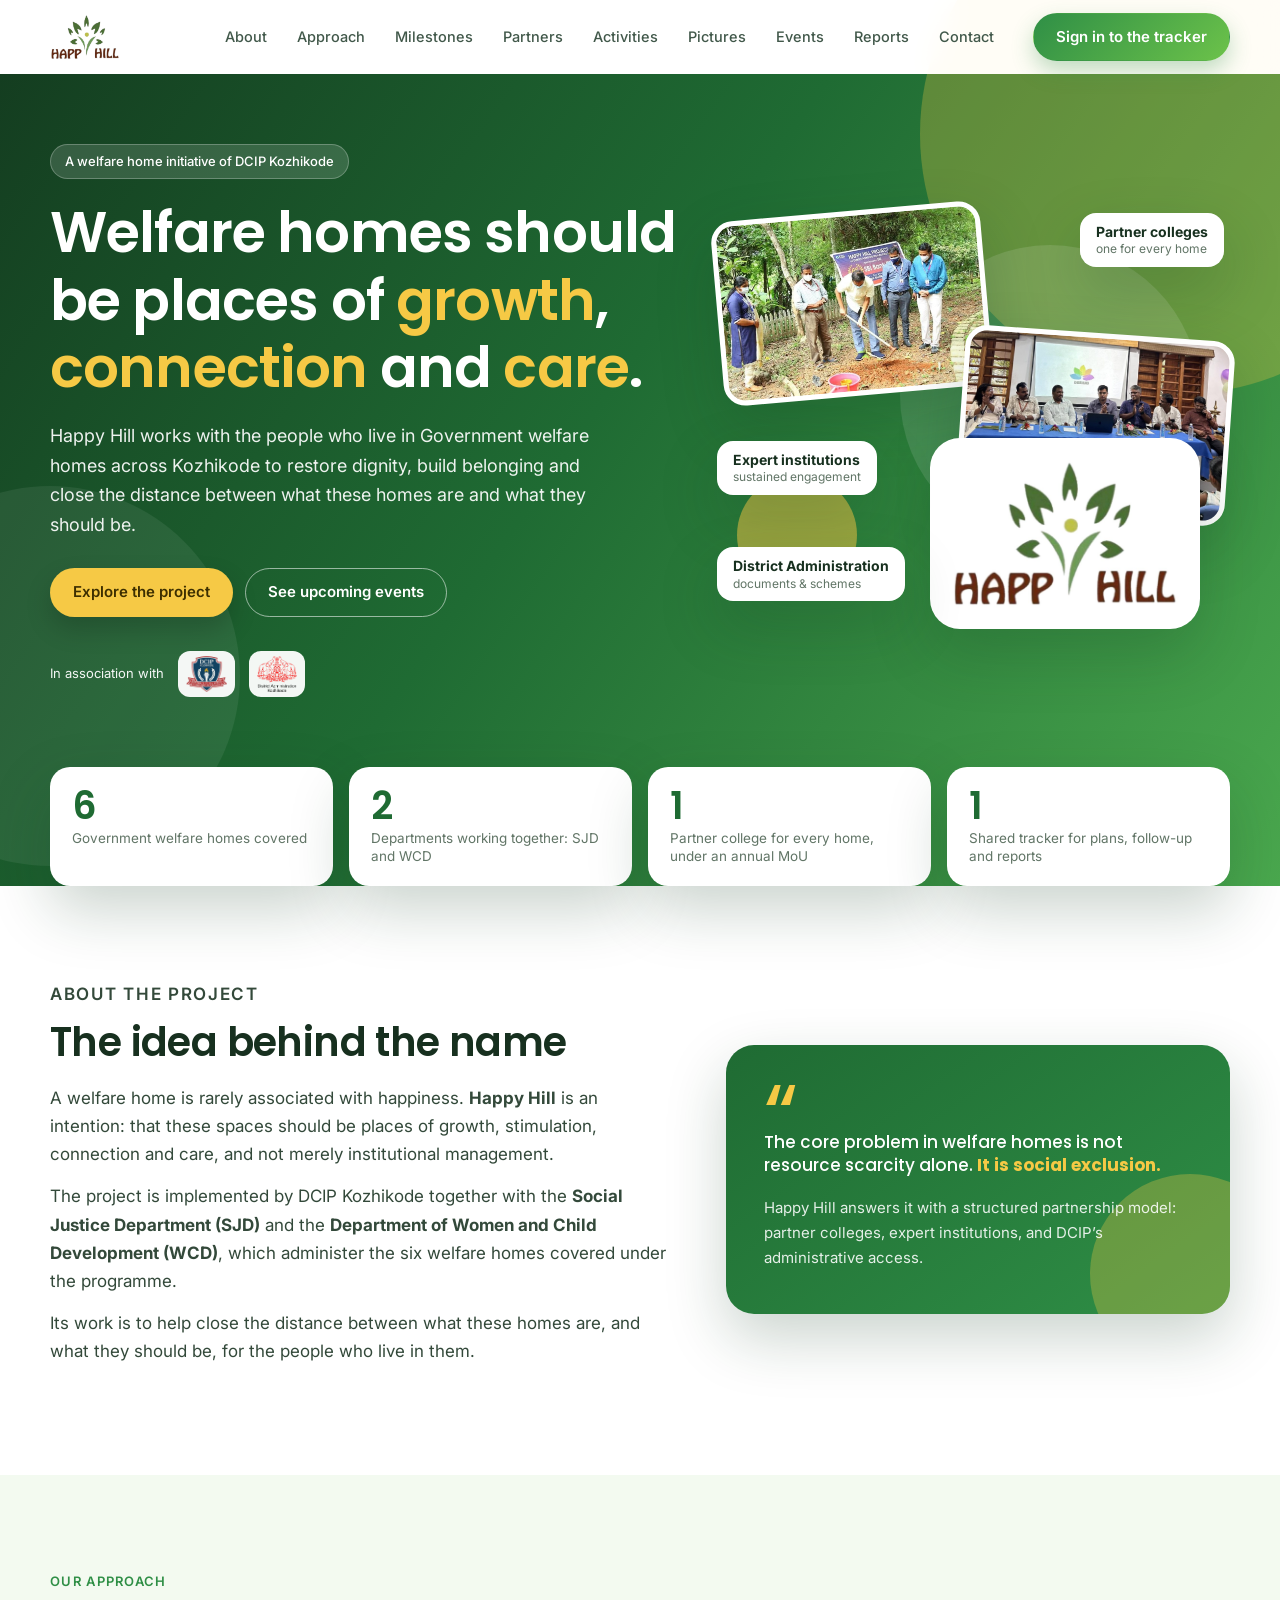
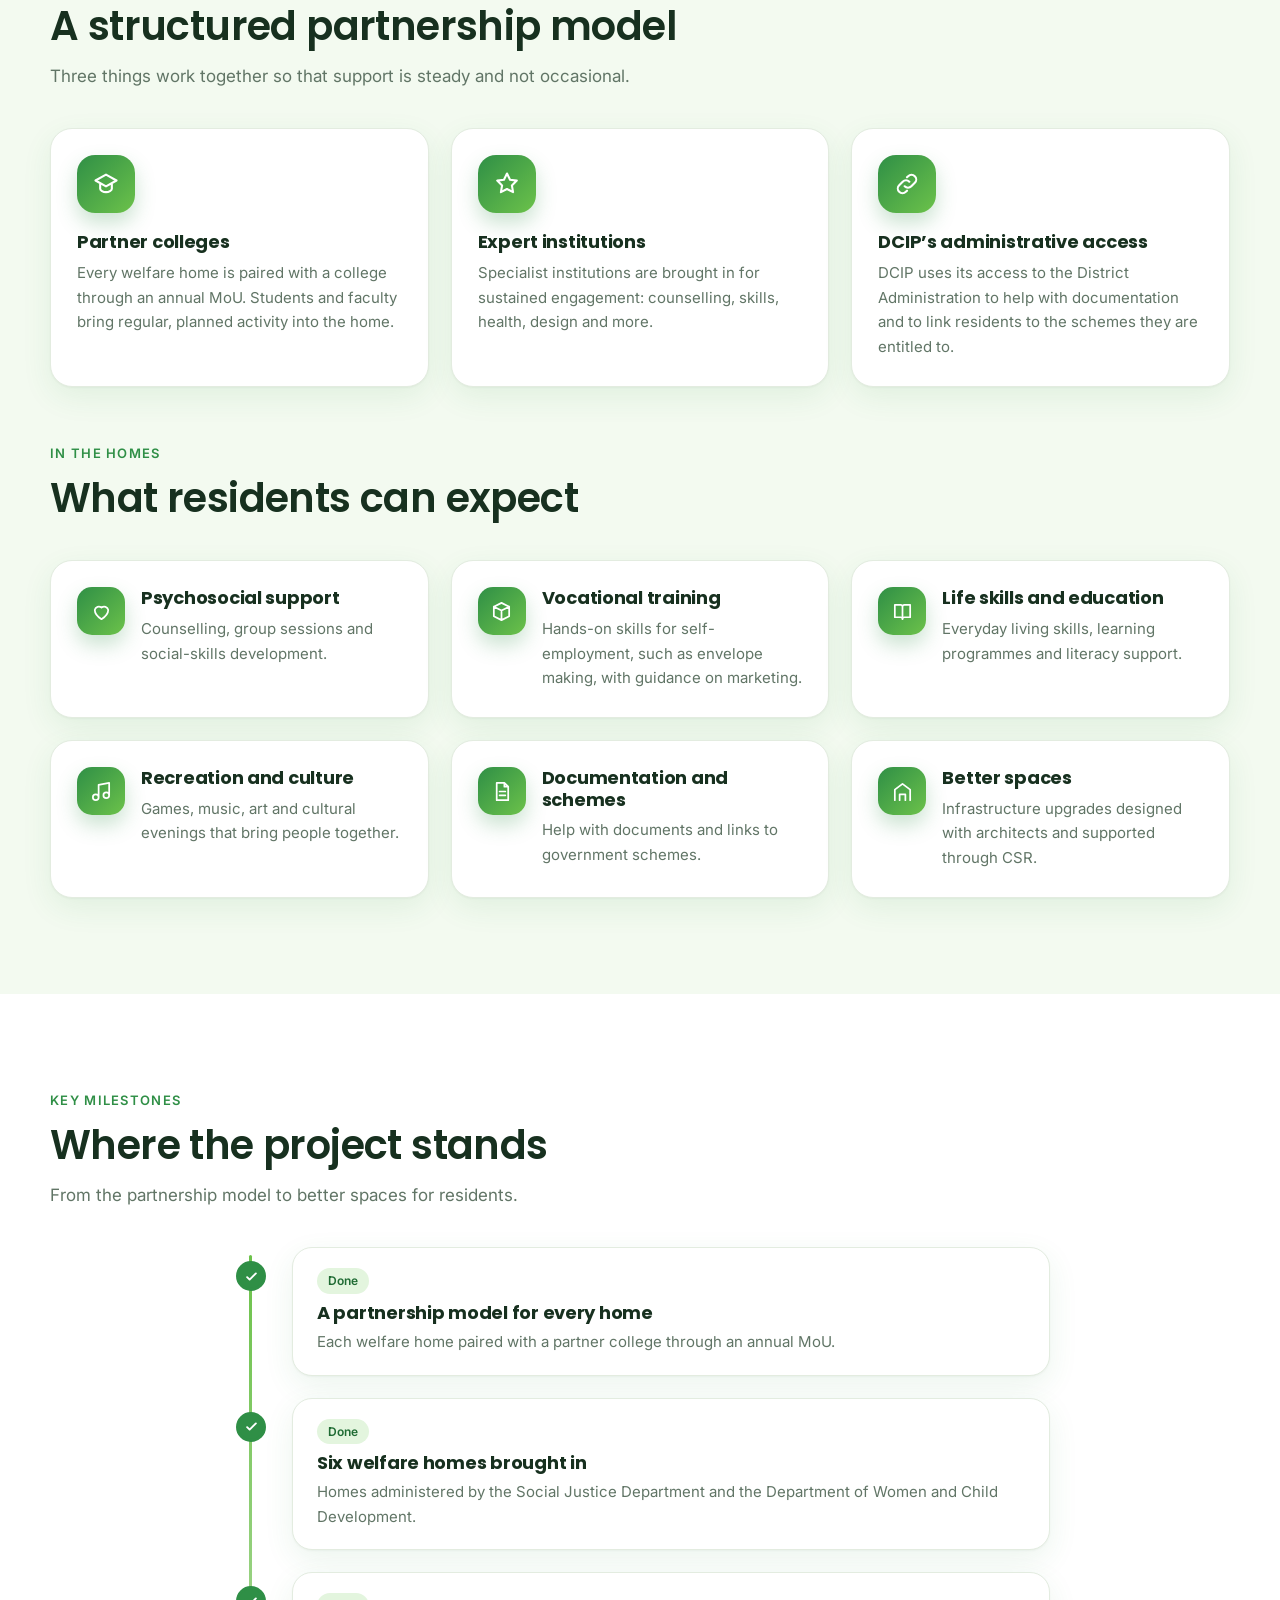
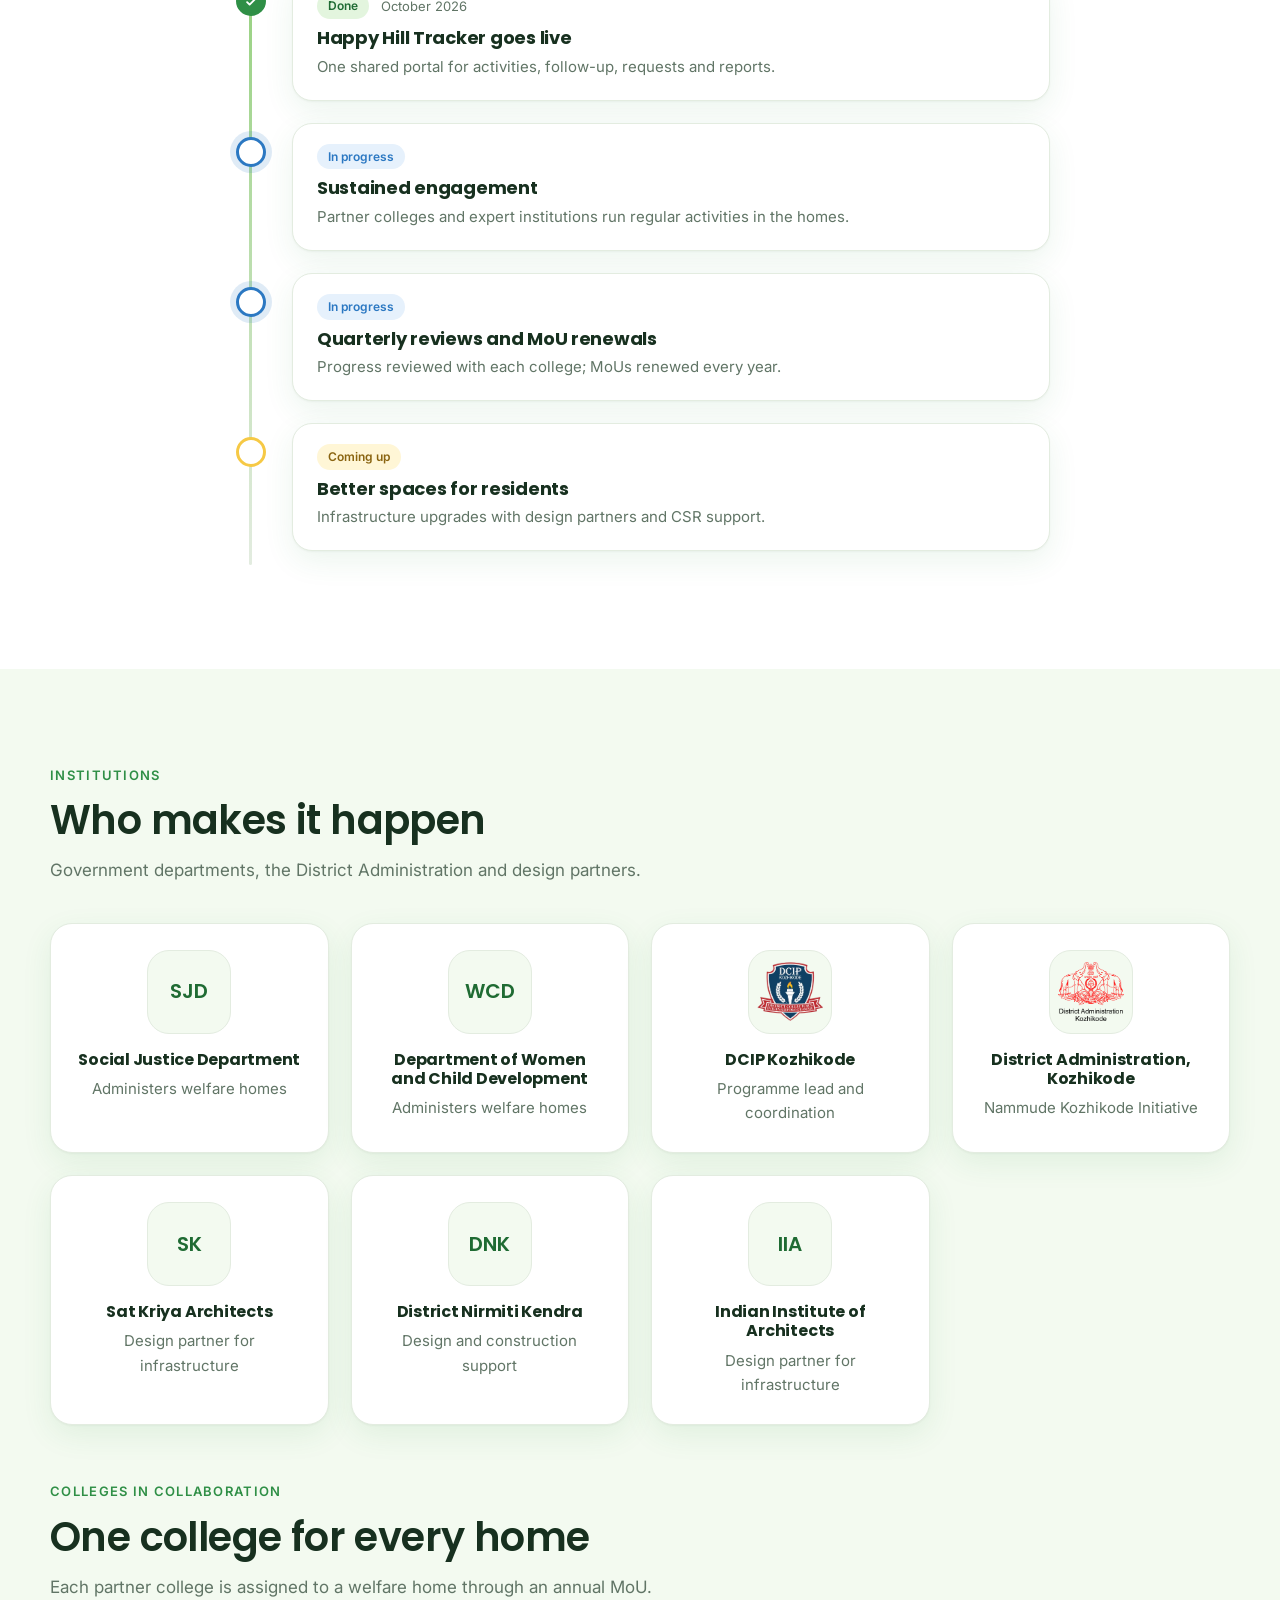
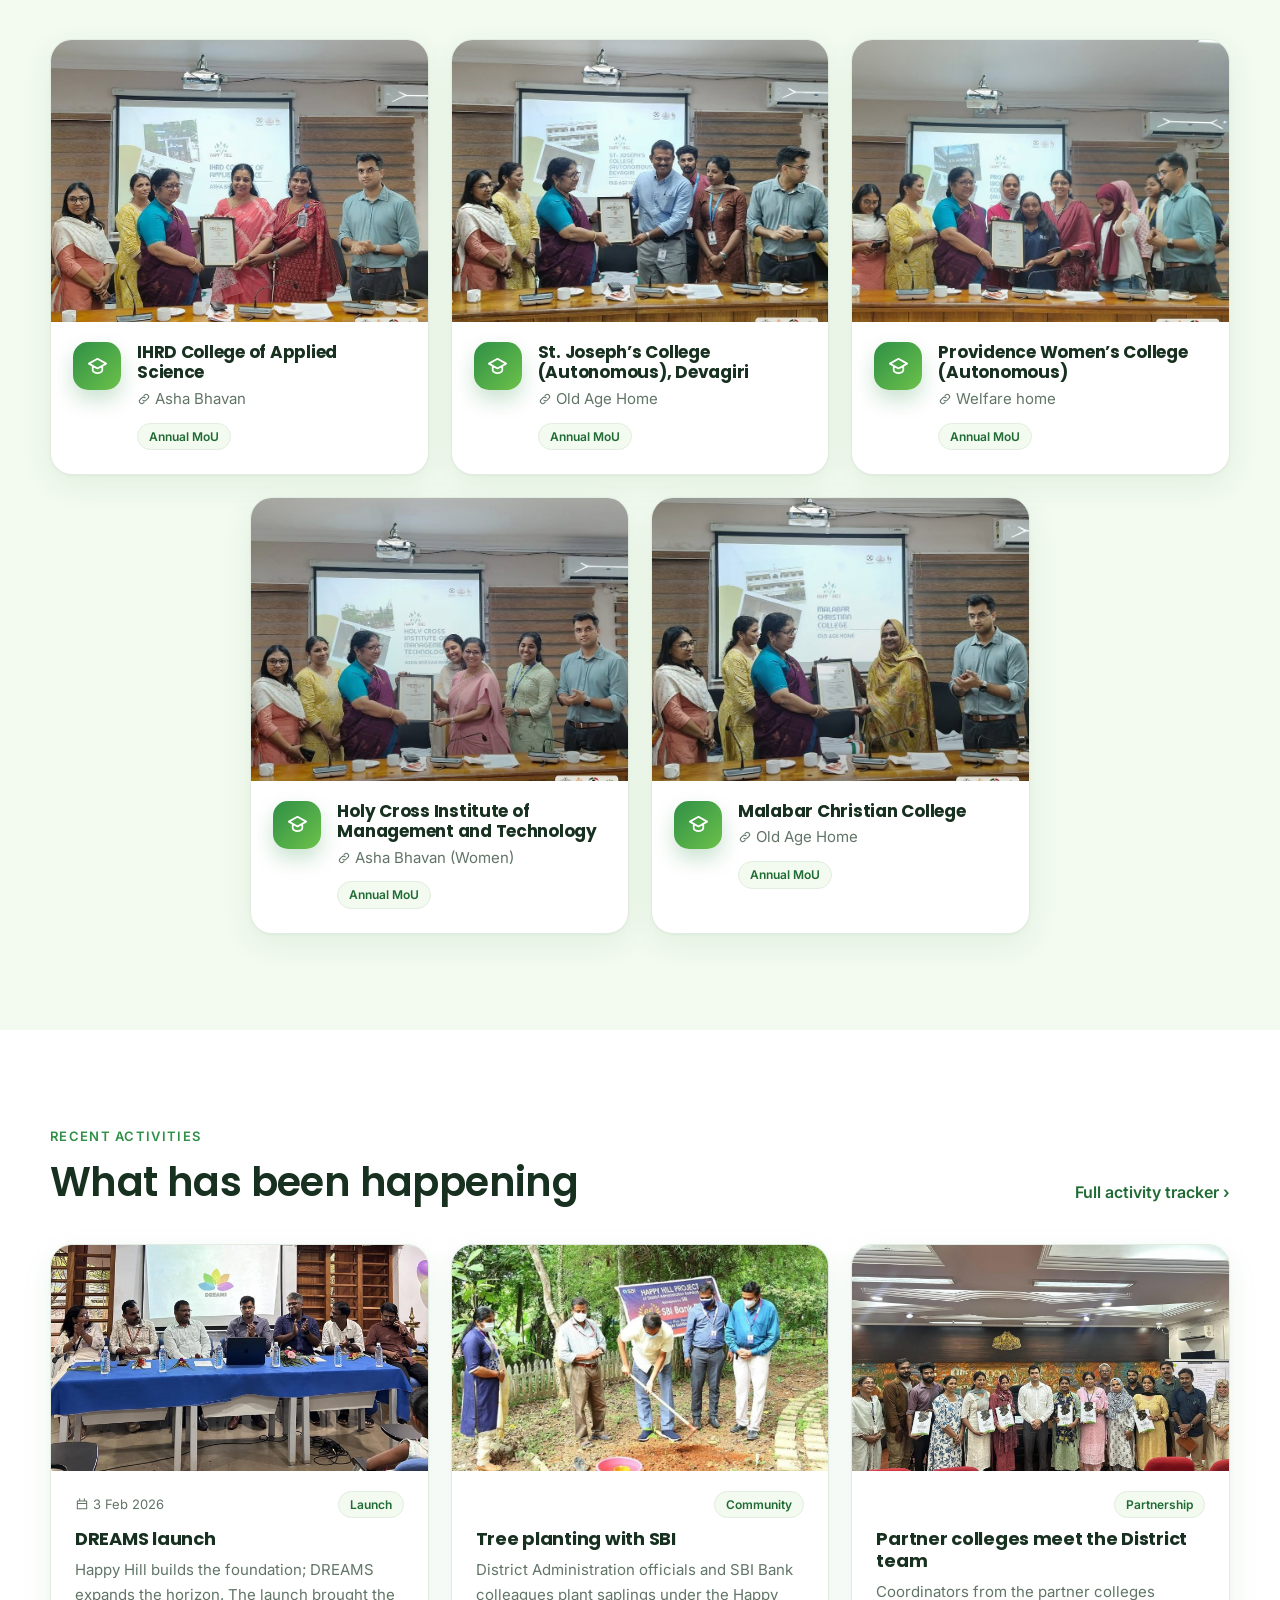
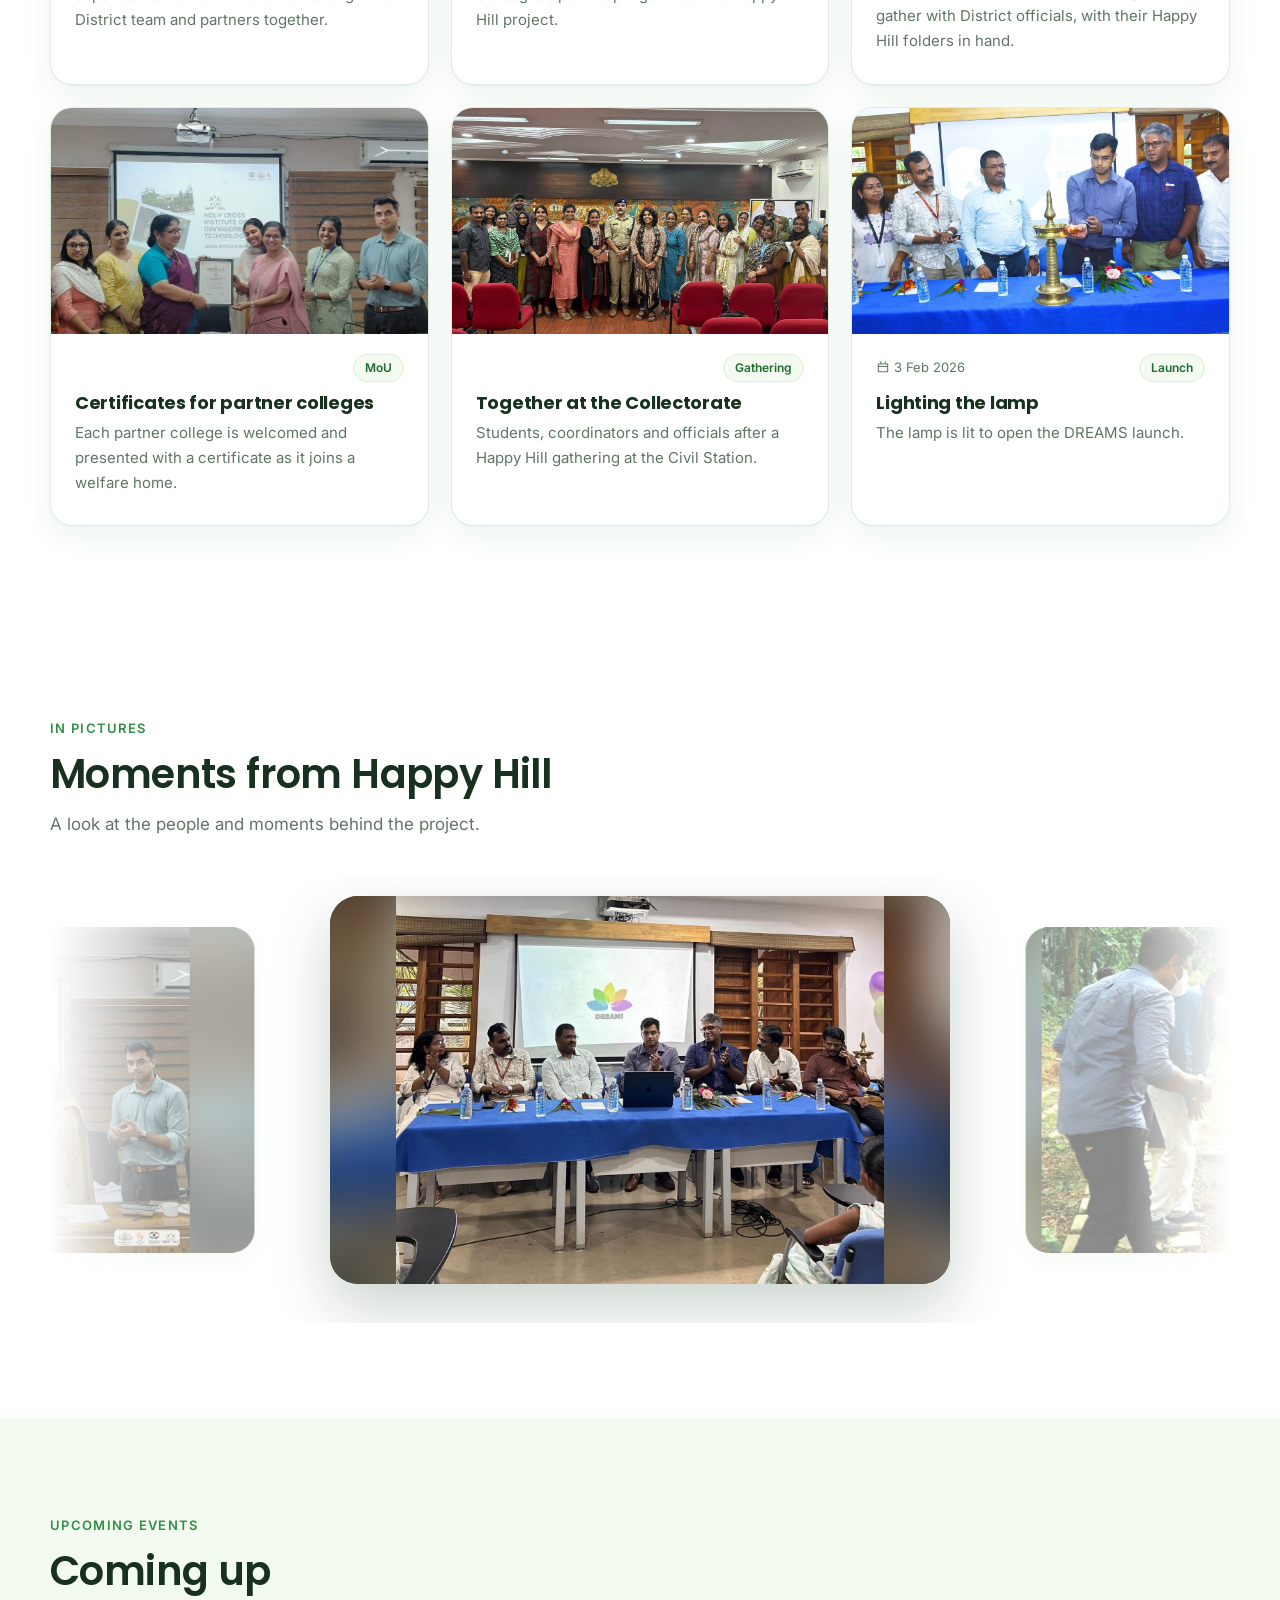
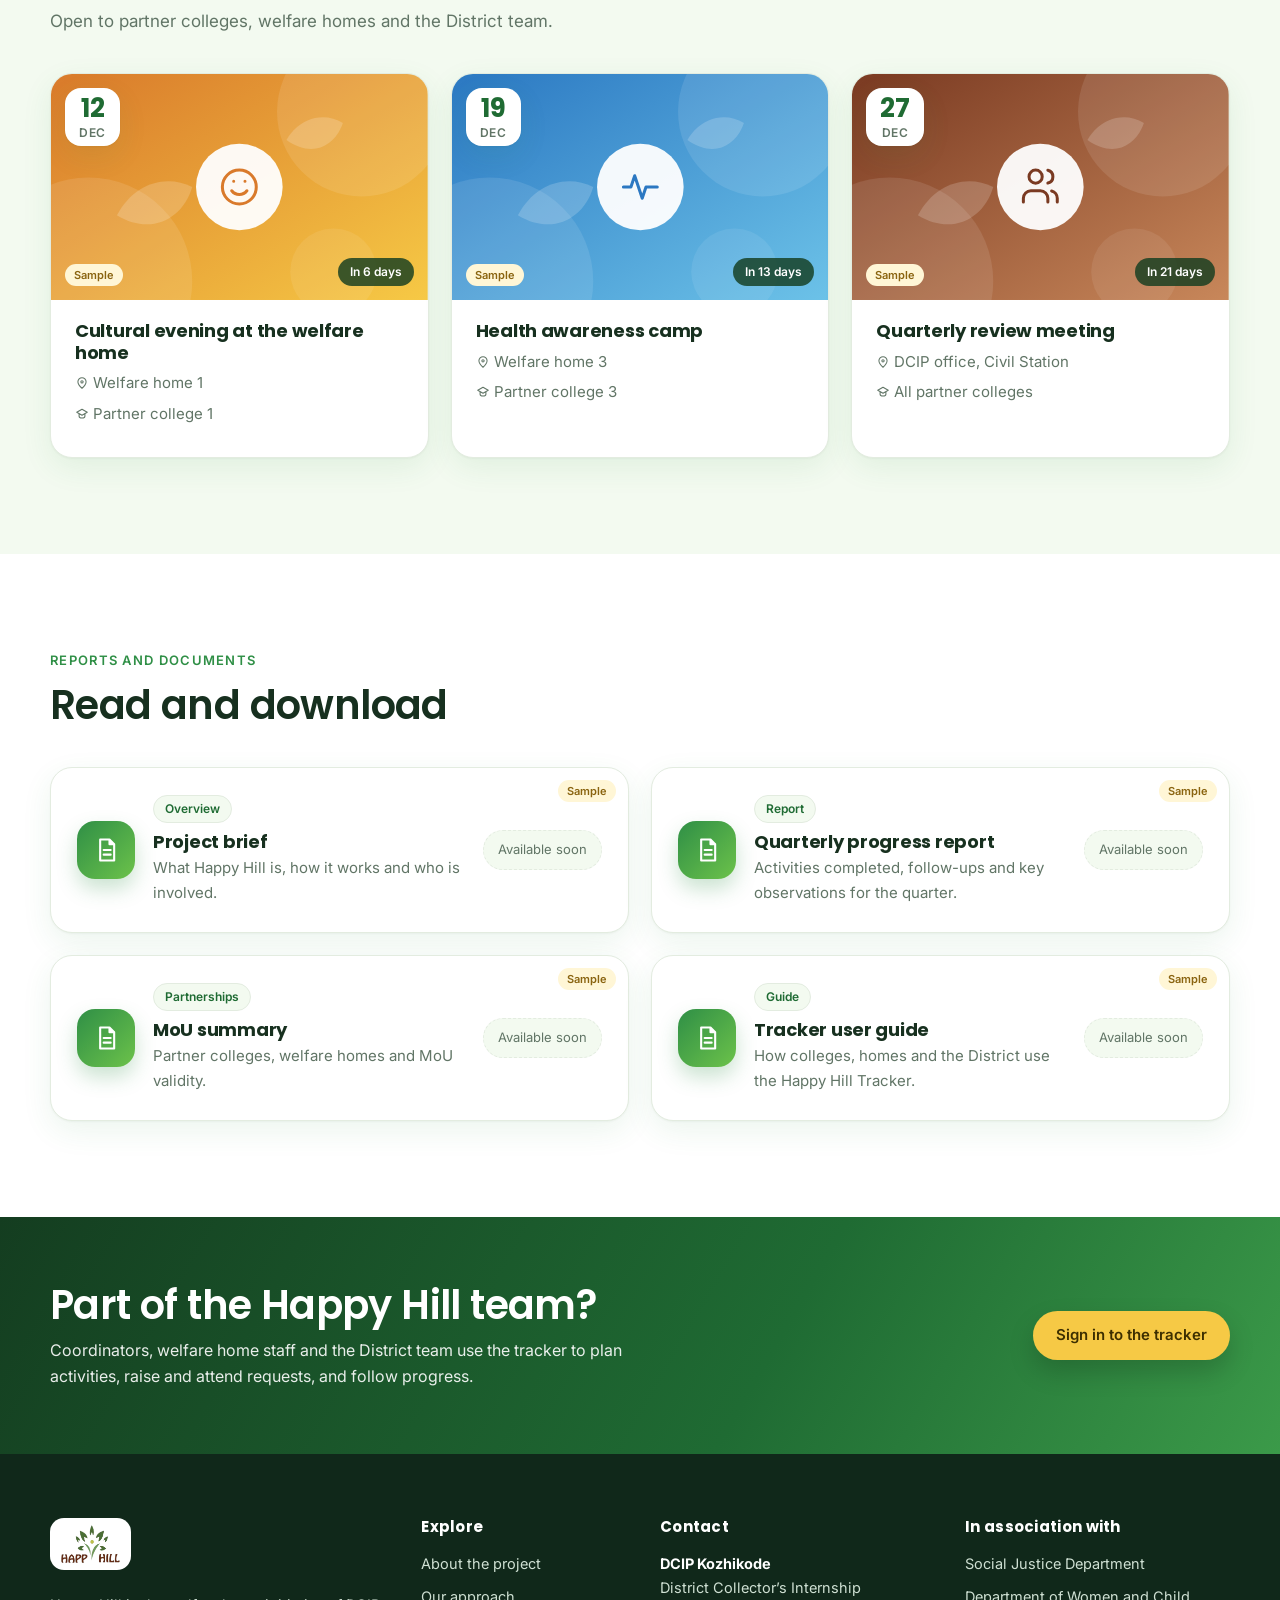
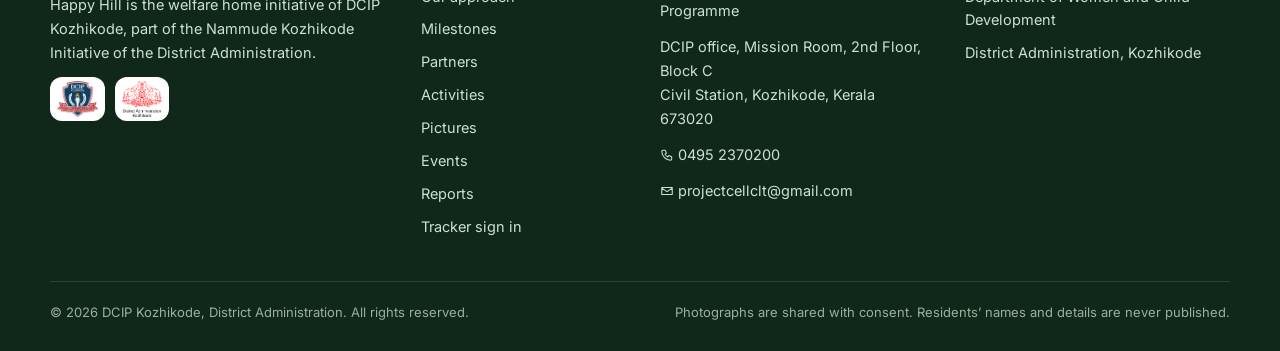
==== index.html @ 03f1e21c "Home page: show the five confirmed partner colleges Co-Authored-By: Claude Sonnet 5.5 <noreply@anthr" ====
<!doctype html>
<html lang="en">
<head>
<meta charset="utf-8">
<meta name="viewport" content="width=device-width,initial-scale=1">
<title>Happy Hill | Welfare homes as places of growth, connection and care</title>
<meta name="description" content="Happy Hill is DCIP Kozhikode's welfare home initiative: partner colleges, expert institutions and the District Administration working with the Social Justice and Women and Child Development departments to restore dignity and build connection for residents of government welfare homes.">
<meta property="og:title" content="Happy Hill | DCIP Kozhikode">
<meta property="og:description" content="Making government welfare homes places of growth, connection and care.">
<meta property="og:image" content="assets/happy-hill-logo.png">
<meta name="theme-color" content="#1f6b33">
<link rel="icon" href="assets/happy-hill-logo.png">
<link rel="preconnect" href="https://fonts.googleapis.com">
<link rel="preconnect" href="https://fonts.gstatic.com" crossorigin>
<link href="https://fonts.googleapis.com/css2?family=Inter:wght@400;500;600&family=Poppins:wght@500;600;700&display=swap" rel="stylesheet">
<link rel="stylesheet" href="css/landing.css">
</head>
<body>
<a class="skip" href="#main">Skip to content</a>

<header class="nav" id="top">
  <div class="wrap nav-in">
    <a class="brand" href="#top" aria-label="Happy Hill home"><img src="assets/happy-hill-logo.png" alt="Happy Hill"></a>
    <nav id="menu" aria-label="Main">
      <a href="#about">About</a>
      <a href="#approach">Approach</a>
      <a href="#milestones">Milestones</a>
      <a href="#partners">Partners</a>
      <a href="#activities">Activities</a>
      <a href="#pictures">Pictures</a>
      <a href="#events">Events</a>
      <a href="#reports">Reports</a>
      <a href="#contact">Contact</a>
    </nav>
    <a class="btn btn-solid" href="portal.html">Sign in to the tracker</a>
    <button class="burger" id="burger" aria-label="Open menu" aria-expanded="false"><span></span><span></span><span></span></button>
  </div>
</header>

<main id="main">
  <!-- HERO -->
  <section class="hero">
    <div class="wrap hero-in">
      <div class="hero-copy">
        <p class="eyebrow">A welfare home initiative of DCIP Kozhikode</p>
        <h1>Welfare homes should be places of <em>growth</em>, <em>connection</em> and <em>care</em>.</h1>
        <p class="lead">Happy Hill works with the people who live in Government welfare homes across Kozhikode to restore dignity, build belonging and close the distance between what these homes are and what they should be.</p>
        <div class="cta">
          <a class="btn btn-sun" href="#about">Explore the project</a>
          <a class="btn btn-ghost" href="#events">See upcoming events</a>
        </div>
        <div class="hero-logos" aria-label="In association with">
          <span>In association with</span>
          <img src="assets/dcip-logo.png" alt="DCIP Kozhikode" onerror="this.remove()">
          <img src="assets/district-logo.png" alt="District Administration, Kozhikode">
        </div>
      </div>
      <div class="hero-art" aria-hidden="true">
        <div class="orb o1"></div><div class="orb o2"></div>
        <img class="hero-photo hp1" src="assets/photos/tree-planting-2.jpg" alt="">
        <img class="hero-photo hp2" src="assets/photos/dreams-stage.jpg" alt="">
        <img class="hero-logo" src="assets/happy-hill-logo.png" alt="">
        <div class="chip c1"><b>Partner colleges</b><span>one for every home</span></div>
        <div class="chip c2"><b>Expert institutions</b><span>sustained engagement</span></div>
        <div class="chip c3"><b>District Administration</b><span>documents &amp; schemes</span></div>
      </div>
    </div>
    <div class="wrap"><div class="stats" id="stats"></div></div>
  </section>

  <!-- ABOUT -->
  <section class="sec" id="about">
    <div class="wrap two">
      <div class="reveal">
        <p class="kicker">About the project</p>
        <h2>The idea behind the name</h2>
        <p>A welfare home is rarely associated with happiness. <strong>Happy Hill</strong> is an intention: that these spaces should be places of growth, stimulation, connection and care, and not merely institutional management.</p>
        <p>The project is implemented by DCIP Kozhikode together with the <strong>Social Justice Department (SJD)</strong> and the <strong>Department of Women and Child Development (WCD)</strong>, which administer the six welfare homes covered under the programme.</p>
        <p>Its work is to help close the distance between what these homes are, and what they should be, for the people who live in them.</p>
      </div>
      <div class="reveal quote-card">
        <div class="qmark">&ldquo;</div>
        <p class="q">The core problem in welfare homes is not resource scarcity alone. <b>It is social exclusion.</b></p>
        <p class="qs">Happy Hill answers it with a structured partnership model: partner colleges, expert institutions, and DCIP&rsquo;s administrative access.</p>
      </div>
    </div>
  </section>

  <!-- APPROACH -->
  <section class="sec tint" id="approach">
    <div class="wrap">
      <div class="head reveal"><p class="kicker">Our approach</p><h2>A structured partnership model</h2><p class="sub">Three things work together so that support is steady and not occasional.</p></div>
      <div class="grid g3" id="pillars"></div>
      <div class="head reveal" style="margin-top:56px"><p class="kicker">In the homes</p><h2>What residents can expect</h2></div>
      <div class="grid g3" id="programmes"></div>
    </div>
  </section>

  <!-- MILESTONES -->
  <section class="sec" id="milestones">
    <div class="wrap">
      <div class="head reveal"><p class="kicker">Key milestones</p><h2>Where the project stands</h2><p class="sub">From the partnership model to better spaces for residents.</p></div>
      <ol class="timeline" id="timeline"></ol>
    </div>
  </section>

  <!-- PARTNERS -->
  <section class="sec tint" id="partners">
    <div class="wrap">
      <div class="head reveal"><p class="kicker">Institutions</p><h2>Who makes it happen</h2><p class="sub">Government departments, the District Administration and design partners.</p></div>
      <div class="grid g4" id="institutions"></div>
      <div class="head reveal" style="margin-top:56px"><p class="kicker">Colleges in collaboration</p><h2>One college for every home</h2><p class="sub">Each partner college is assigned to a welfare home through an annual MoU.</p></div>
      <div class="grid g3 centered" id="colleges"></div>
    </div>
  </section>

  <!-- ACTIVITIES -->
  <section class="sec" id="activities">
    <div class="wrap">
      <div class="head row reveal"><div><p class="kicker">Recent activities</p><h2>What has been happening</h2></div><a class="link" href="portal.html">Full activity tracker &rsaquo;</a></div>
      <div class="grid g3" id="activity-cards"></div>
    </div>
  </section>

  <!-- GALLERY -->
  <section class="sec" id="pictures">
    <div class="wrap">
      <div class="head reveal"><p class="kicker">In pictures</p><h2>Moments from Happy Hill</h2><p class="sub">A look at the people and moments behind the project.</p></div>
      <div class="slider" id="slider" role="region" aria-roledescription="carousel" aria-label="Photographs from Happy Hill"><div class="track" id="track"></div></div>
    </div>
  </section>

  <!-- EVENTS -->
  <section class="sec tint" id="events">
    <div class="wrap">
      <div class="head reveal"><p class="kicker">Upcoming events</p><h2>Coming up</h2><p class="sub">Open to partner colleges, welfare homes and the District team.</p></div>
      <div class="grid g3" id="event-cards"></div>
    </div>
  </section>

  <!-- REPORTS -->
  <section class="sec" id="reports">
    <div class="wrap">
      <div class="head reveal"><p class="kicker">Reports and documents</p><h2>Read and download</h2></div>
      <div class="grid g2" id="report-cards"></div>
    </div>
  </section>

  <!-- CTA -->
  <section class="band">
    <div class="wrap band-in">
      <div><h2>Part of the Happy Hill team?</h2><p>Coordinators, welfare home staff and the District team use the tracker to plan activities, raise and attend requests, and follow progress.</p></div>
      <a class="btn btn-sun" href="portal.html">Sign in to the tracker</a>
    </div>
  </section>
</main>

<footer class="foot" id="contact">
  <div class="wrap foot-in">
    <div class="f1">
      <img class="flogo" src="assets/happy-hill-logo.png" alt="Happy Hill">
      <p>Happy Hill is the welfare home initiative of DCIP Kozhikode, part of the Nammude Kozhikode Initiative of the District Administration.</p>
      <div class="flogos"><img src="assets/dcip-logo.png" alt="DCIP Kozhikode" onerror="this.remove()"><img src="assets/district-logo.png" alt="District Administration, Kozhikode"></div>
    </div>
    <div>
      <h3>Explore</h3>
      <ul>
        <li><a href="#about">About the project</a></li>
        <li><a href="#approach">Our approach</a></li>
        <li><a href="#milestones">Milestones</a></li>
        <li><a href="#partners">Partners</a></li>
        <li><a href="#activities">Activities</a></li>
        <li><a href="#pictures">Pictures</a></li>
        <li><a href="#events">Events</a></li>
        <li><a href="#reports">Reports</a></li>
        <li><a href="portal.html">Tracker sign in</a></li>
      </ul>
    </div>
    <div>
      <h3>Contact</h3>
      <address id="contact-box"></address>
    </div>
    <div>
      <h3>In association with</h3>
      <ul>
        <li>Social Justice Department</li>
        <li>Department of Women and Child Development</li>
        <li>District Administration, Kozhikode</li>
      </ul>
    </div>
  </div>
  <div class="wrap foot-bar"><span>&copy; <span id="yr">2026</span> DCIP Kozhikode, District Administration. All rights reserved.</span><span>Photographs are shared with consent. Residents&rsquo; names and details are never published.</span></div>
</footer>

<script src="js/landing-data.js"></script>
<script src="js/landing.js"></script>
</body>
</html>
---- css/landing.css ----
:root{
  --brand:#2f8f46;--brand-2:#6cc24a;--forest:#1f6b33;--deep:#143d20;--green-100:#e3f5de;--green-50:#f3faf0;
  --sun:#f6c945;--sun-bg:#fff6d6;--bark:#7a3a22;--bark-100:#f8ebe4;
  --ink:#17301f;--muted:#617566;--line:#e3ece0;--bg:#ffffff;
  --blue:#2b78c2;--violet:#7050c8;--red:#d2453a;
  --radius:22px;--shadow:0 1px 2px rgba(23,48,31,.04),0 10px 30px rgba(47,143,70,.09);--shadow-lg:0 24px 60px rgba(20,61,32,.22);
  --ease:cubic-bezier(.2,.7,.2,1);
}
*{box-sizing:border-box}
html{scroll-behavior:smooth;scroll-padding-top:84px}
html,body{overflow-x:clip}
body{margin:0;font-family:Inter,system-ui,Segoe UI,sans-serif;color:var(--ink);background:var(--bg);line-height:1.65;font-size:16px;-webkit-font-smoothing:antialiased}
h1,h2,h3{font-family:Poppins,Inter,sans-serif;margin:0;letter-spacing:-.015em;line-height:1.2}
p{margin:0 0 14px}
a{color:var(--forest)}
img,svg{max-width:100%}
.wrap{width:min(1180px,100% - 48px);margin:0 auto}
.skip{position:absolute;left:-999px;top:8px;background:#fff;padding:8px 14px;border-radius:10px;z-index:99}
.skip:focus{left:12px}
.muted{color:var(--muted)}
.ic{width:22px;height:22px;fill:none;stroke:currentColor;stroke-width:1.8;stroke-linecap:round;stroke-linejoin:round;flex:none}
.ic.xs{width:14px;height:14px;vertical-align:-2px}

/* buttons */
.btn{display:inline-flex;align-items:center;gap:8px;border-radius:999px;padding:11px 22px;font-weight:600;font-size:15px;text-decoration:none;border:1.5px solid transparent;transition:transform .2s var(--ease),box-shadow .2s,background .2s;white-space:nowrap}
.btn:hover{transform:translateY(-2px)}
.btn-solid{background:linear-gradient(135deg,var(--brand),var(--brand-2));color:#fff;box-shadow:0 10px 22px rgba(47,143,70,.3)}
.btn-sun{background:var(--sun);color:#3d2f00;box-shadow:0 12px 26px rgba(0,0,0,.18)}
.btn-ghost{border-color:rgba(255,255,255,.55);color:#fff}
.btn-ghost:hover{background:rgba(255,255,255,.14)}
.btn-line{border-color:var(--line);color:var(--forest);background:#fff;padding:9px 16px;font-size:14px}
.btn-line:hover{border-color:var(--brand-2);background:var(--green-50)}

/* header */
.nav{position:sticky;top:0;z-index:50;background:rgba(255,255,255,.82);backdrop-filter:blur(14px);transition:box-shadow .25s,background .25s}
.nav.scrolled{box-shadow:0 6px 24px rgba(23,48,31,.08);background:rgba(255,255,255,.94)}
.nav-in{display:flex;align-items:center;gap:26px;height:74px}
.brand img{height:46px;width:auto;display:block;mix-blend-mode:multiply}
#menu{display:flex;gap:4px;margin-left:auto}
#menu a{padding:8px 13px;border-radius:999px;text-decoration:none;color:#41584a;font-weight:500;font-size:14.5px;transition:background .2s,color .2s}
#menu a:hover{background:var(--green-50);color:var(--forest)}
#menu a.on{background:var(--green-100);color:var(--forest)}
.burger{display:none;border:0;background:var(--green-50);width:44px;height:44px;border-radius:12px;cursor:pointer;flex-direction:column;gap:5px;align-items:center;justify-content:center}
.burger span{display:block;width:20px;height:2px;background:var(--forest);border-radius:2px}

/* hero */
.hero{position:relative;color:#fff;background:linear-gradient(125deg,var(--deep) 0%,var(--forest) 45%,#4aa84e 100%);padding:70px 0 0}
.hero::before,.hero::after{content:"";position:absolute;border-radius:50%;pointer-events:none}
.hero::before{width:520px;height:520px;right:-160px;top:-200px;background:rgba(246,201,69,.28)}
.hero::after{width:380px;height:380px;left:-140px;bottom:20px;background:rgba(255,255,255,.07)}
.hero-in{position:relative;z-index:1;display:grid;grid-template-columns:1.1fr .9fr;gap:40px;align-items:center;padding-bottom:70px}
.eyebrow{display:inline-block;background:rgba(255,255,255,.14);border:1px solid rgba(255,255,255,.25);padding:6px 14px;border-radius:999px;font-size:13px;font-weight:500;margin-bottom:20px}
.hero h1{font-size:clamp(34px,5vw,56px);font-weight:600;margin-bottom:20px}
.hero h1 em{font-style:normal;color:var(--sun)}
.lead{font-size:18px;opacity:.92;max-width:560px;margin-bottom:28px}
.cta{display:flex;gap:12px;flex-wrap:wrap;margin-bottom:34px}
.hero-logos{display:flex;align-items:center;gap:14px;flex-wrap:wrap;font-size:13px;opacity:.95}
.hero-logos img{height:46px;width:auto;background:#fff;border-radius:12px;padding:5px 8px}
.hero-art{position:relative;height:430px}
.orb{position:absolute;border-radius:50%}
.o1{width:300px;height:300px;right:30px;top:40px;background:rgba(255,255,255,.12)}
.o2{width:120px;height:120px;left:20px;bottom:40px;background:rgba(246,201,69,.55)}
.hero-logo{position:absolute;left:50%;top:50%;transform:translate(-50%,-52%);width:min(320px,70%);background:#fff;border-radius:30px;padding:26px;box-shadow:var(--shadow-lg);mix-blend-mode:normal}
.chip{position:absolute;background:#fff;color:var(--ink);border-radius:16px;padding:10px 16px;box-shadow:var(--shadow-lg);display:flex;flex-direction:column;line-height:1.3;animation:float 6s ease-in-out infinite}
.chip b{font-size:14px}.chip span{font-size:12px;color:var(--muted)}
.c1{right:6px;top:8px}.c2{left:0;top:236px;animation-delay:-2s}.c3{left:0;bottom:34px;animation-delay:-4s}
@keyframes float{0%,100%{transform:translateY(0)}50%{transform:translateY(-10px)}}
.stats{position:relative;z-index:3;display:grid;grid-template-columns:repeat(4,1fr);gap:16px;margin-bottom:-56px}
.stat{background:#fff;color:var(--ink);border-radius:20px;padding:20px 22px;box-shadow:var(--shadow-lg);display:flex;flex-direction:column;gap:4px}
.stat b{font-family:Poppins;font-size:38px;font-weight:600;line-height:1;color:var(--forest)}
.stat span{font-size:13.5px;color:var(--muted);line-height:1.4}

/* sections */
.sec{padding:96px 0}
#about{padding-top:150px}
.tint{background:var(--green-50)}
.head{margin-bottom:38px;max-width:680px}
.head.row{max-width:none;display:flex;justify-content:space-between;align-items:flex-end;gap:20px;flex-wrap:wrap}
.kicker{font-size:13px;font-weight:600;letter-spacing:.1em;text-transform:uppercase;color:var(--brand);margin-bottom:10px}
h2{font-size:clamp(28px,3.6vw,40px);font-weight:600}
.sub{color:var(--muted);font-size:17px;margin-top:12px}
.link{font-weight:600;text-decoration:none}
.link:hover{text-decoration:underline}
.two{display:grid;grid-template-columns:1.1fr .9fr;gap:60px;align-items:center}
.two p{font-size:17px;color:#33493a}
.two h2{margin-bottom:18px}
.quote-card{background:linear-gradient(145deg,var(--forest),#2f8f46);color:#fff;border-radius:28px;padding:44px 38px;position:relative;overflow:hidden;box-shadow:var(--shadow-lg)}
.quote-card::after{content:"";position:absolute;right:-60px;bottom:-60px;width:200px;height:200px;border-radius:50%;background:rgba(246,201,69,.3)}
.qmark{font-family:Poppins;font-size:90px;line-height:.6;color:var(--sun);height:42px}
.q{font-family:Poppins;font-size:24px;font-weight:500;line-height:1.4;color:#fff!important;margin-bottom:18px}
.q b{color:var(--sun)}
.qs{font-size:15px!important;color:rgba(255,255,255,.88)!important;margin:0;position:relative;z-index:1}

/* cards & grids */
.grid{display:grid;gap:22px}
.g2{grid-template-columns:repeat(2,1fr)}.g3{grid-template-columns:repeat(3,1fr)}.g4{grid-template-columns:repeat(4,1fr)}
.card{position:relative;background:#fff;border:1px solid var(--line);border-radius:var(--radius);box-shadow:var(--shadow);padding:26px;transition:transform .3s var(--ease),box-shadow .3s}
.card:hover{transform:translateY(-5px);box-shadow:0 18px 44px rgba(47,143,70,.16)}
.card h3{font-size:18px;margin-bottom:8px}
.card p{color:var(--muted);font-size:15px;margin:0}
.ico{width:58px;height:58px;border-radius:18px;display:grid;place-items:center;background:linear-gradient(135deg,var(--brand),var(--brand-2));color:#fff;margin-bottom:18px;box-shadow:0 10px 20px rgba(47,143,70,.25)}
.ico .ic{width:28px;height:28px}
.ico.sm{width:48px;height:48px;border-radius:15px;margin:0;flex:none}
.ico.sm .ic{width:23px;height:23px}
.prog,.col{display:flex;gap:16px;align-items:flex-start}
.col h3{margin-bottom:4px}.col p{margin-bottom:10px}
.pill{display:inline-block;font-size:12px;font-weight:600;padding:3px 11px;border-radius:999px;background:var(--green-100);color:var(--forest)}
.pill.soft{background:var(--green-50);border:1px solid var(--line)}
.pill.done{background:var(--green-100);color:var(--forest)}.pill.now{background:#e6f1fc;color:var(--blue)}.pill.next{background:var(--sun-bg);color:#8a6410}
.sample{position:absolute;top:12px;right:12px;background:var(--sun-bg);color:#8a6410;font-size:11px;font-weight:600;padding:2px 9px;border-radius:999px;z-index:2}
.inst{text-align:center}
.mark{width:84px;height:84px;margin:0 auto 16px;border-radius:22px;background:var(--green-50);border:1px solid var(--line);display:grid;place-items:center;font-family:Poppins;font-weight:600;font-size:20px;color:var(--forest);overflow:hidden}
.mark img{width:100%;height:100%;object-fit:contain;padding:8px}
.inst h3{font-size:16px}

/* timeline */
.timeline{list-style:none;margin:0 auto;padding:0;max-width:820px;position:relative}
.timeline::before{content:"";position:absolute;left:19px;top:8px;bottom:8px;width:3px;background:linear-gradient(var(--brand-2),var(--line));border-radius:3px}
.tl{position:relative;padding:0 0 22px 62px}
.dot{position:absolute;left:6px;top:14px;width:30px;height:30px;border-radius:50%;background:#fff;border:3px solid var(--line);display:grid;place-items:center;color:#fff}
.dot .ic{width:15px;height:15px;stroke-width:3}
.tl.done .dot{background:var(--brand);border-color:var(--brand)}
.tl.now .dot{border-color:var(--blue);box-shadow:0 0 0 6px rgba(43,120,194,.15)}
.tl.next .dot{border-color:var(--sun)}
.tl-card{background:#fff;border:1px solid var(--line);border-radius:20px;padding:20px 24px;box-shadow:var(--shadow)}
.tl-top{display:flex;gap:12px;align-items:center;margin-bottom:8px;font-size:13px}
.tl-card h3{font-size:18px;margin-bottom:6px}.tl-card p{margin:0;color:var(--muted);font-size:15px}

/* activity & event cards */
.act,.ev{padding:0;overflow:hidden}
.thumb{position:relative;aspect-ratio:5/3;overflow:hidden;background:var(--green-100)}
.thumb svg,.thumb img{width:100%;height:100%;object-fit:cover;display:block;transition:transform .6s var(--ease)}
.card:hover .thumb svg,.card:hover .thumb img{transform:scale(1.05)}
.body{padding:20px 24px 24px}
.meta{display:flex;justify-content:space-between;gap:10px;align-items:center;font-size:13px;color:var(--muted);margin-bottom:10px;flex-wrap:wrap}
.body p{margin-bottom:6px}
.date{position:absolute;left:14px;top:14px;background:#fff;border-radius:16px;padding:6px 14px;text-align:center;box-shadow:var(--shadow);line-height:1.1;z-index:2}
.date b{display:block;font-family:Poppins;font-size:26px;color:var(--forest)}
.date span{font-size:12px;font-weight:600;text-transform:uppercase;color:var(--muted);letter-spacing:.06em}
.when{position:absolute;right:14px;bottom:14px;background:rgba(20,61,32,.82);color:#fff;font-size:12px;font-weight:600;padding:4px 12px;border-radius:999px;z-index:2}
.ev .sample{top:auto;bottom:14px;right:auto;left:14px}
.rep{display:flex;gap:18px;align-items:center}
.rep .ico{margin:0;flex:none}
.grow{flex:1;min-width:0}
.rep h3{margin:8px 0 4px}
.soon{font-size:13px;color:var(--muted);background:var(--green-50);border:1px dashed var(--line);padding:8px 14px;border-radius:999px;white-space:nowrap}

/* call to action */
.band{background:linear-gradient(120deg,var(--deep),var(--forest) 60%,#3b9a49);color:#fff;padding:64px 0}
.band-in{display:flex;align-items:center;justify-content:space-between;gap:30px;flex-wrap:wrap}
.band h2{margin-bottom:8px}.band p{margin:0;max-width:620px;opacity:.9}

/* footer */
.foot{background:#10281a;color:#cfe0d3;padding-top:64px}
.foot-in{display:grid;grid-template-columns:1.5fr .9fr 1.2fr 1.2fr;gap:40px;padding-bottom:42px}
.foot h3{font-size:15px;color:#fff;margin-bottom:16px;letter-spacing:.02em}
.foot ul{list-style:none;margin:0;padding:0;display:flex;flex-direction:column;gap:9px;font-size:14.5px}
.foot a{color:#cfe0d3;text-decoration:none}
.foot a:hover{color:var(--sun)}
.foot p{font-size:14.5px;margin:0 0 12px}
.foot address{font-style:normal}
.foot address b{color:#fff}
.flogo{height:52px;background:#fff;border-radius:14px;padding:6px 10px;margin-bottom:16px}
.flogos{display:flex;gap:10px}
.flogos img{height:44px;background:#fff;border-radius:12px;padding:4px 7px}
.foot-bar{border-top:1px solid rgba(255,255,255,.12);padding:20px 0 28px;display:flex;justify-content:space-between;gap:16px;flex-wrap:wrap;font-size:13px;color:#98b19e}

/* reveal */
html.js .reveal{opacity:0;transform:translateY(18px);transition:opacity .7s var(--ease) var(--d,0ms),transform .7s var(--ease) var(--d,0ms)}
html.js .reveal.in{opacity:1;transform:none}
@media(prefers-reduced-motion:reduce){html{scroll-behavior:auto}*{animation:none!important;transition:none!important}html.js .reveal{opacity:1;transform:none}}

/* responsive */
@media(max-width:1000px){
  .hero-in{grid-template-columns:1fr}
  .hero-art{height:340px;max-width:520px;margin:0 auto;width:100%}
  .stats{grid-template-columns:repeat(2,1fr)}
  .two{grid-template-columns:1fr;gap:34px}
  .g3{grid-template-columns:repeat(2,1fr)}.g4{grid-template-columns:repeat(2,1fr)}
  .foot-in{grid-template-columns:1fr 1fr}
}
@media(max-width:820px){
  .burger{display:flex;margin-left:auto}
  .nav-in{gap:12px}
  .nav .btn-solid{display:none}
  #menu{display:none;position:absolute;left:0;right:0;top:74px;background:#fff;flex-direction:column;padding:12px 24px 20px;box-shadow:0 18px 30px rgba(23,48,31,.12);border-top:1px solid var(--line)}
  .nav.open #menu{display:flex}
  #menu a{padding:12px 14px;font-size:16px}
  #menu::after{content:"";}
}
@media(max-width:640px){
  .sec{padding:68px 0}
  #about{padding-top:120px}
  .wrap{width:min(1180px,100% - 36px)}
  .g2,.g3,.g4{grid-template-columns:1fr}
  .stats{grid-template-columns:1fr 1fr;gap:10px}
  .stat{padding:14px 16px}.stat b{font-size:30px}.stat span{font-size:12.5px}
  .hero{padding-top:34px}
  .hero-art{display:none}
  .hero-in{padding-bottom:40px}
  .chip{padding:8px 12px}.chip b{font-size:13px}
  .rep{flex-wrap:wrap}
  .foot-in{grid-template-columns:1fr}
  .quote-card{padding:34px 26px}.q{font-size:20px}
}

/* photos: hero, colleges, gallery, lightbox */
.hero-photo{position:absolute;object-fit:cover;border-radius:22px;border:5px solid #fff;box-shadow:var(--shadow-lg);background:#fff}
.hp1{width:270px;height:185px;left:0;top:6px;transform:rotate(-5deg);object-position:50% 45%}
.hp2{width:270px;height:185px;right:0;top:128px;transform:rotate(4deg);object-position:50% 58%}
.hero-logo{z-index:2;top:auto;left:auto;right:30px;bottom:6px;transform:none;width:min(270px,56%);padding:20px}
.chip{z-index:3}
.colc{padding:0;overflow:hidden}
.colc .thumb{aspect-ratio:4/3}
.colc .body{display:flex;gap:16px;align-items:flex-start;padding:20px 22px 24px}
.colc h3{margin-bottom:4px;font-size:17px}.colc p{margin-bottom:10px}
@media(max-width:1000px){.hp1,.hp2{display:none}}

/* slideshow */
.slider{position:relative;overflow:hidden;padding:20px 0 40px;-webkit-mask-image:linear-gradient(90deg,transparent,#000 9%,#000 91%,transparent);mask-image:linear-gradient(90deg,transparent,#000 9%,#000 91%,transparent)}
.track{position:relative;display:flex;gap:26px;width:max-content;will-change:transform;transition:transform 1s var(--ease)}
.track.jump{transition:none}
.slide{margin:0;flex:none;width:min(620px,78vw);aspect-ratio:16/10;border-radius:28px;overflow:hidden;position:relative;background:var(--deep);transform:scale(.84);opacity:.5;transition:transform 1s var(--ease),opacity 1s,box-shadow 1s;box-shadow:var(--shadow)}
.slide.on{transform:scale(1);opacity:1;box-shadow:var(--shadow-lg)}
.slide .bg{position:absolute;inset:-40px;background-size:cover;background-position:center;filter:blur(28px) saturate(1.15);opacity:.9}
.slide img{position:relative;width:100%;height:100%;object-fit:contain;object-position:center;display:block}
@media(prefers-reduced-motion:reduce){.track{transition:none}}

/* an odd number of colleges stays centred */
.grid.centered{display:flex;flex-wrap:wrap;justify-content:center}
.grid.centered>.card{flex:0 1 calc((100% - 44px)/3)}
@media(max-width:1000px){.grid.centered>.card{flex-basis:calc((100% - 22px)/2)}}
@media(max-width:640px){.grid.centered>.card{flex-basis:100%}}
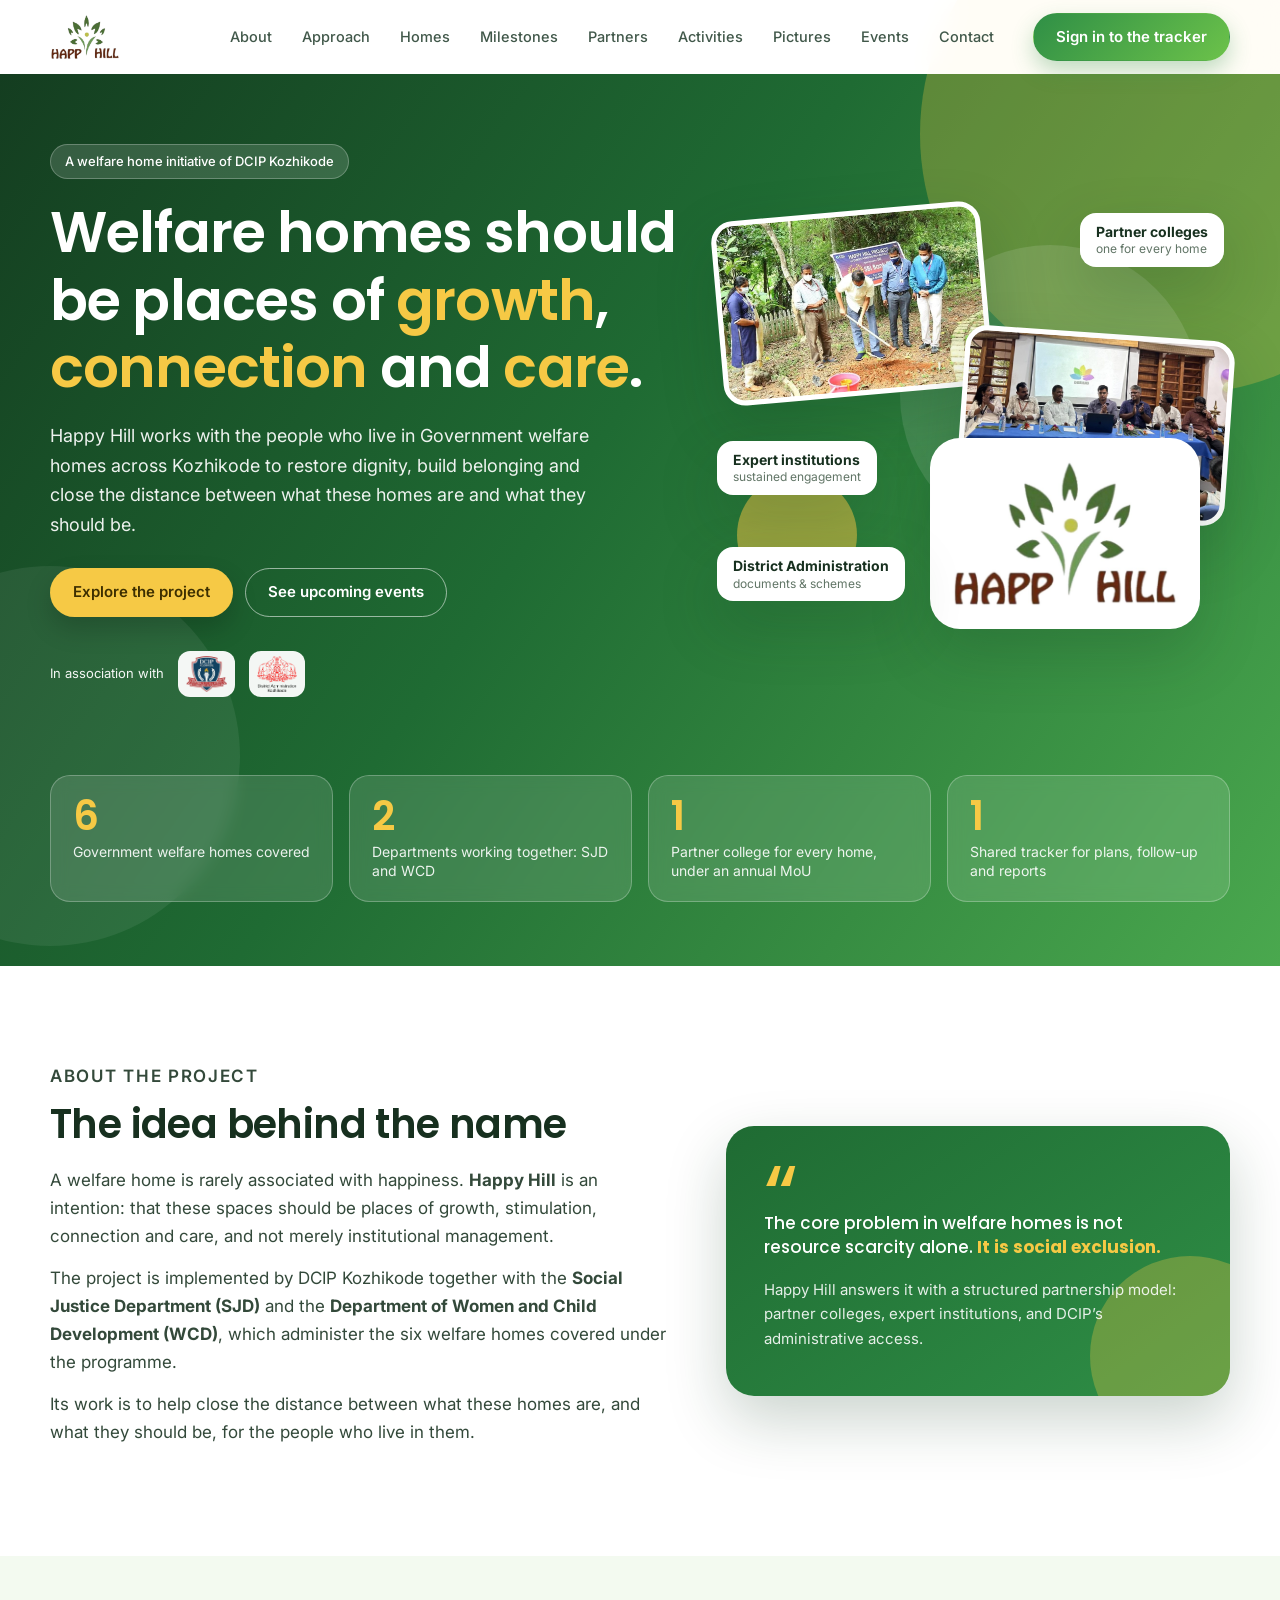
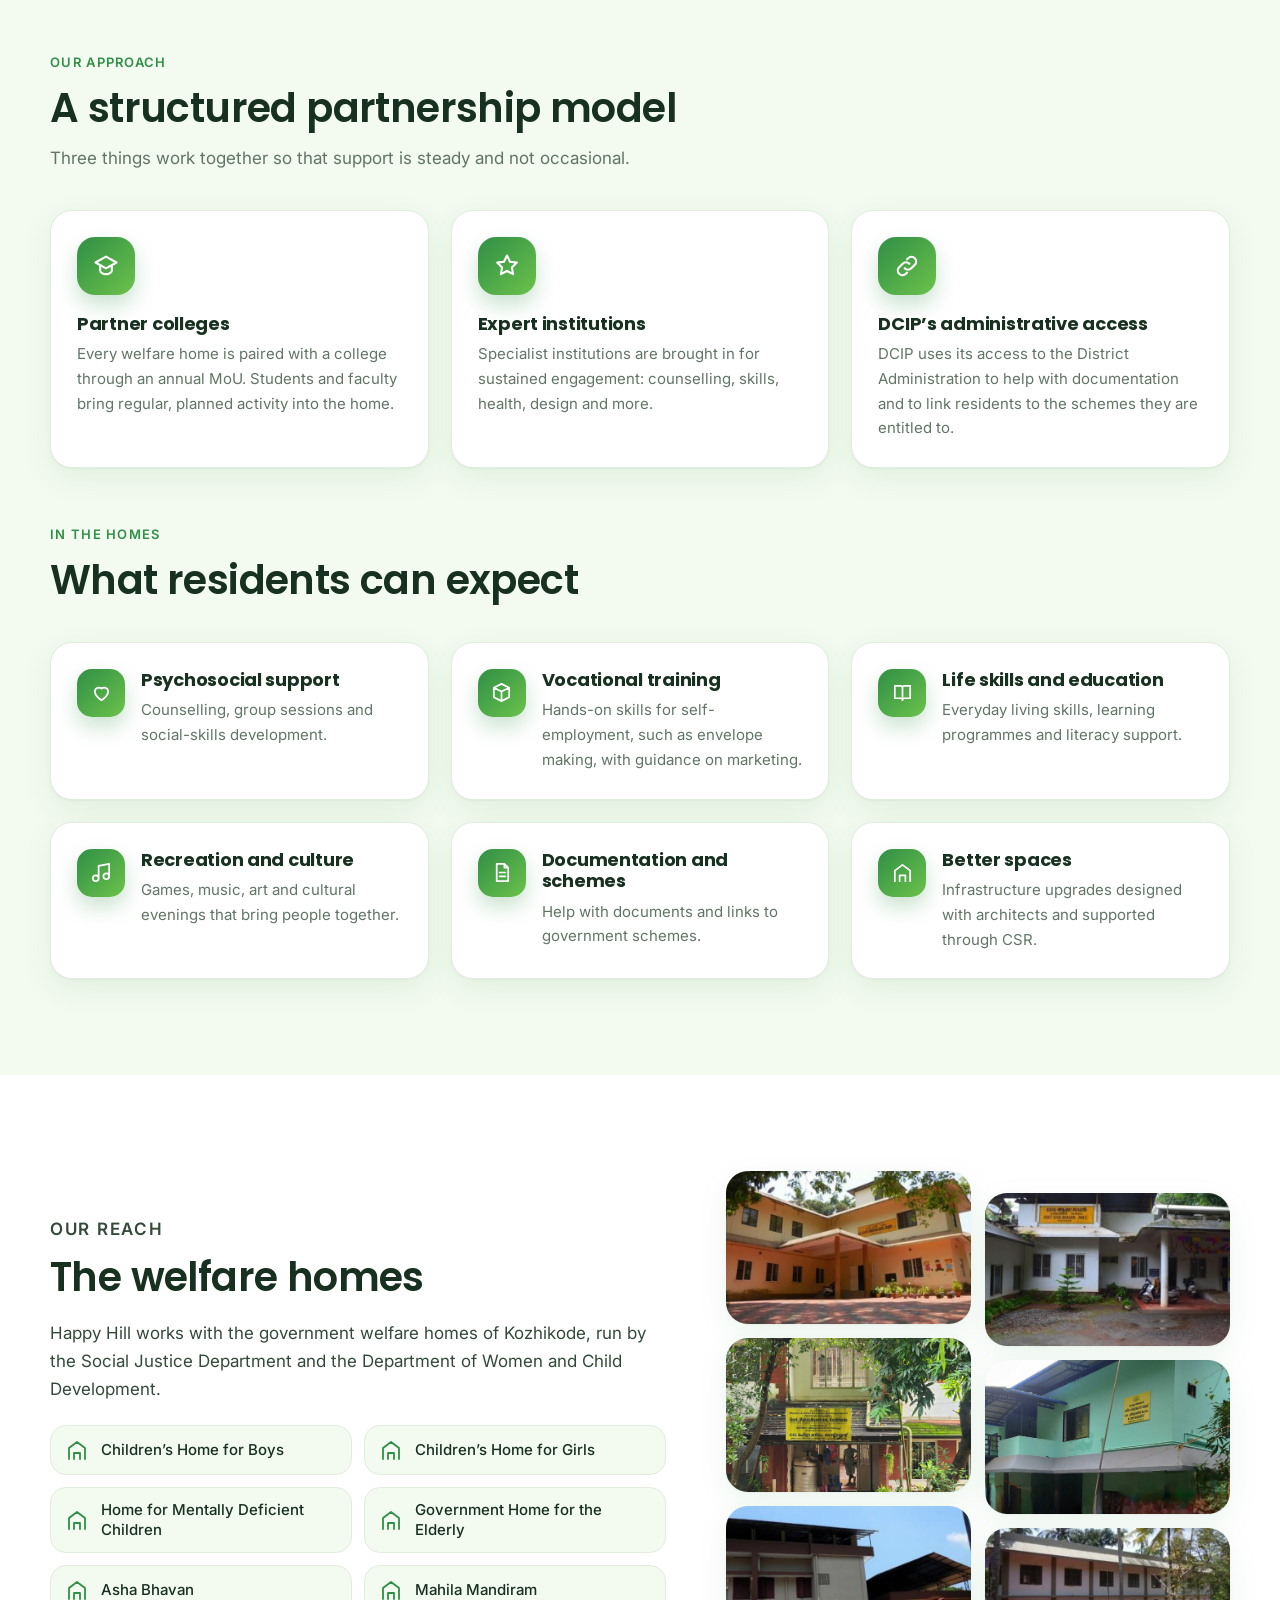
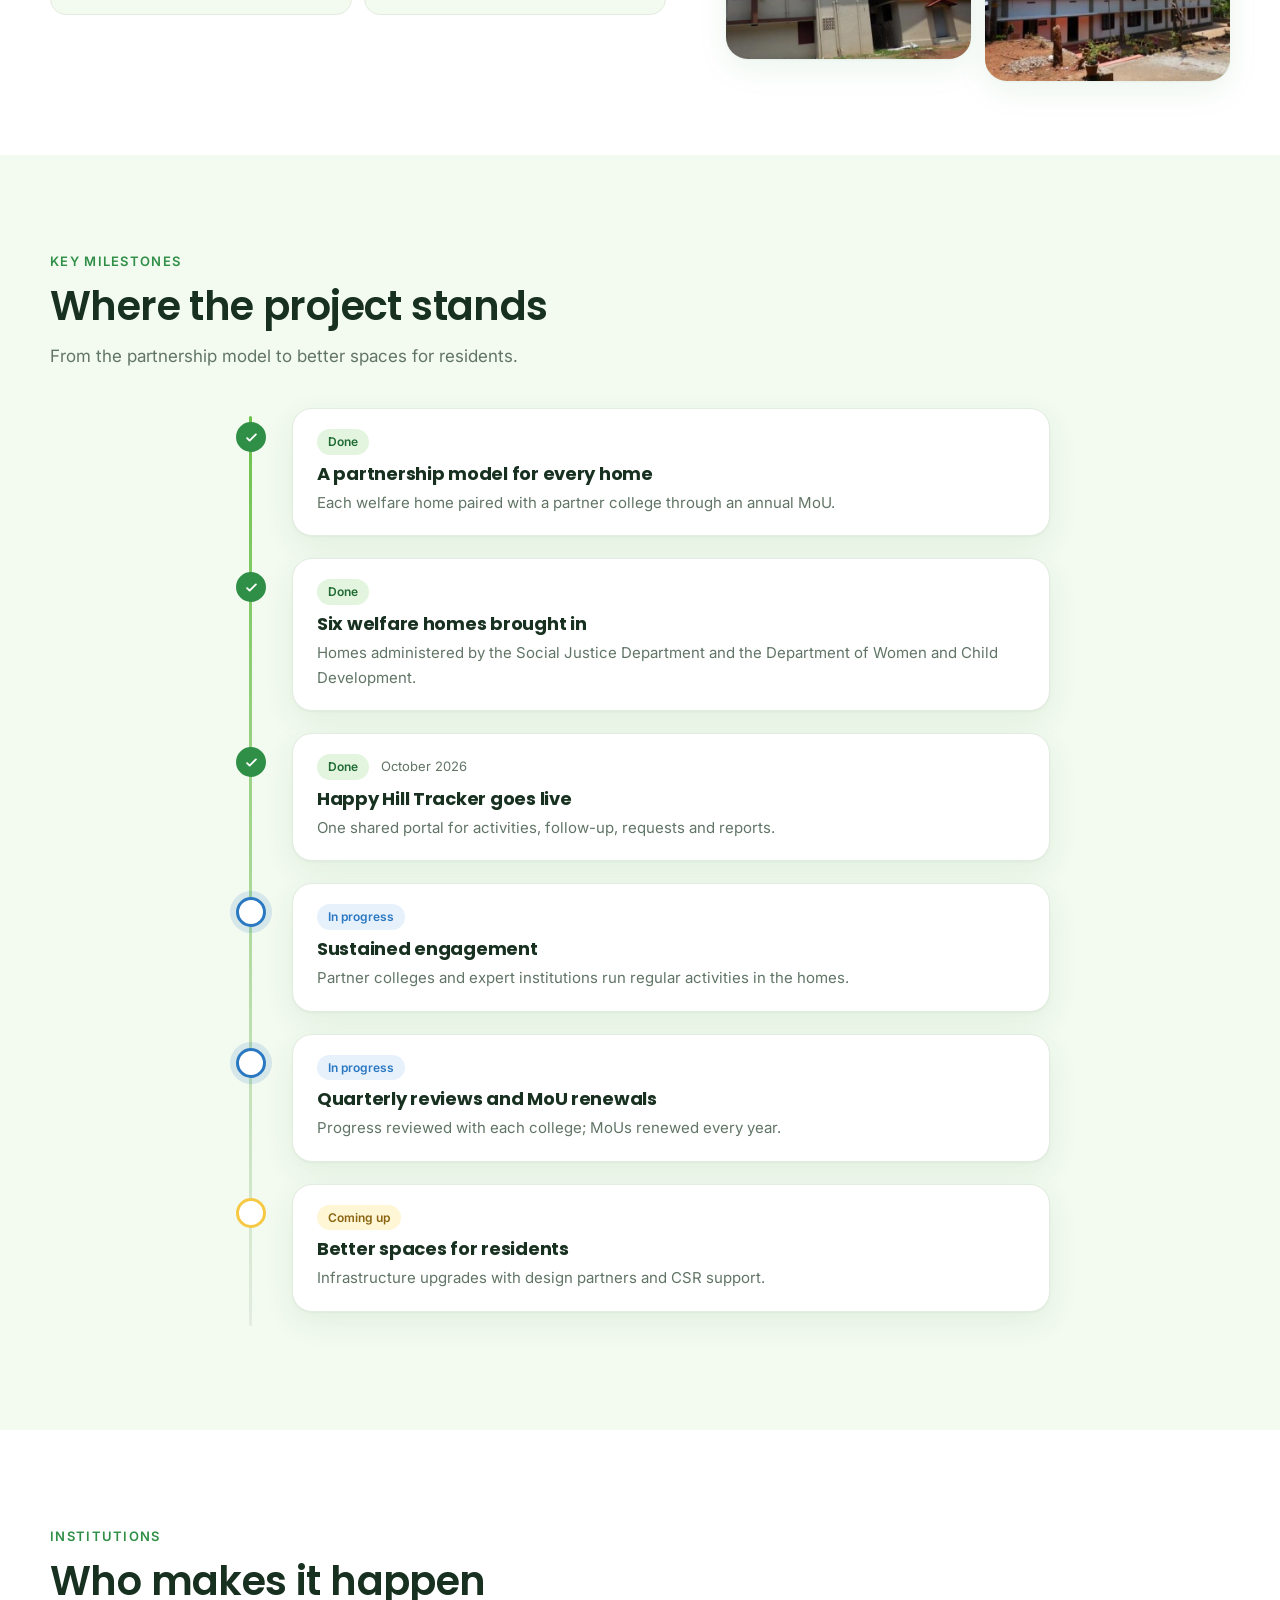
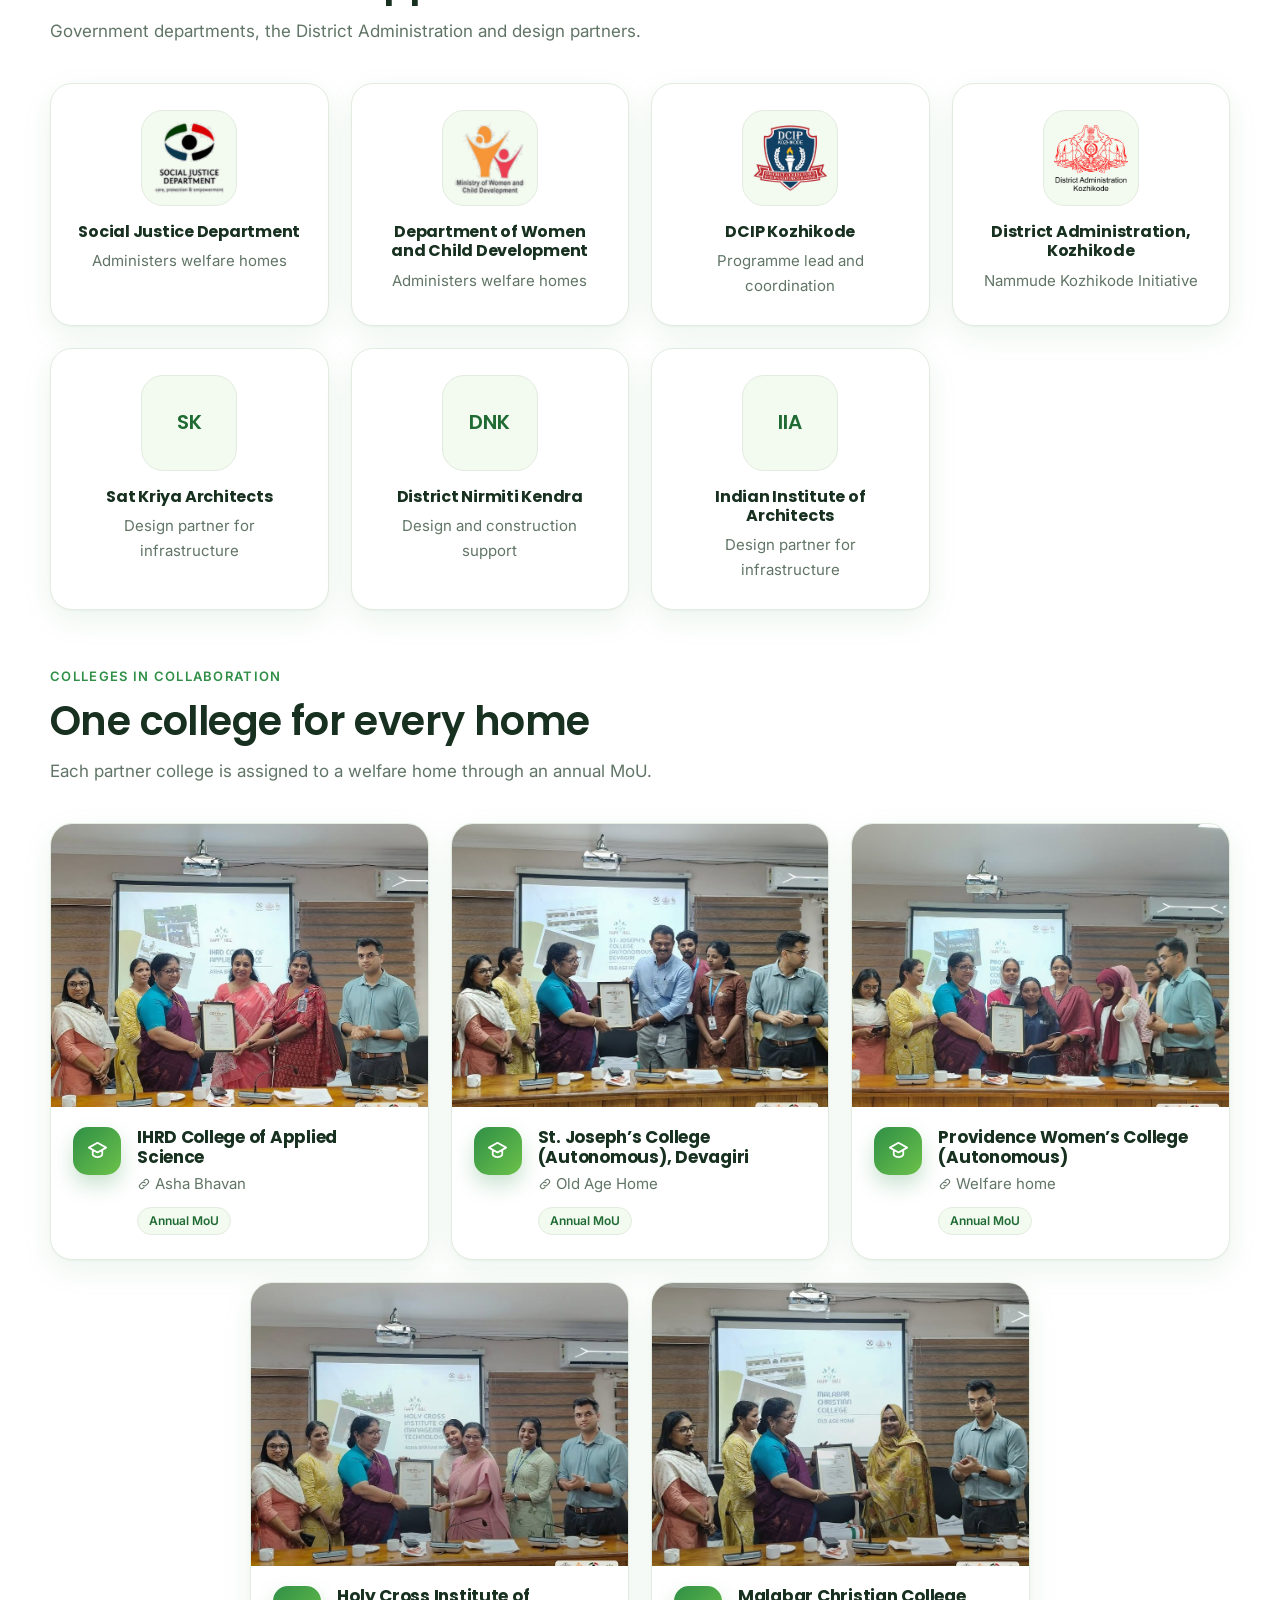
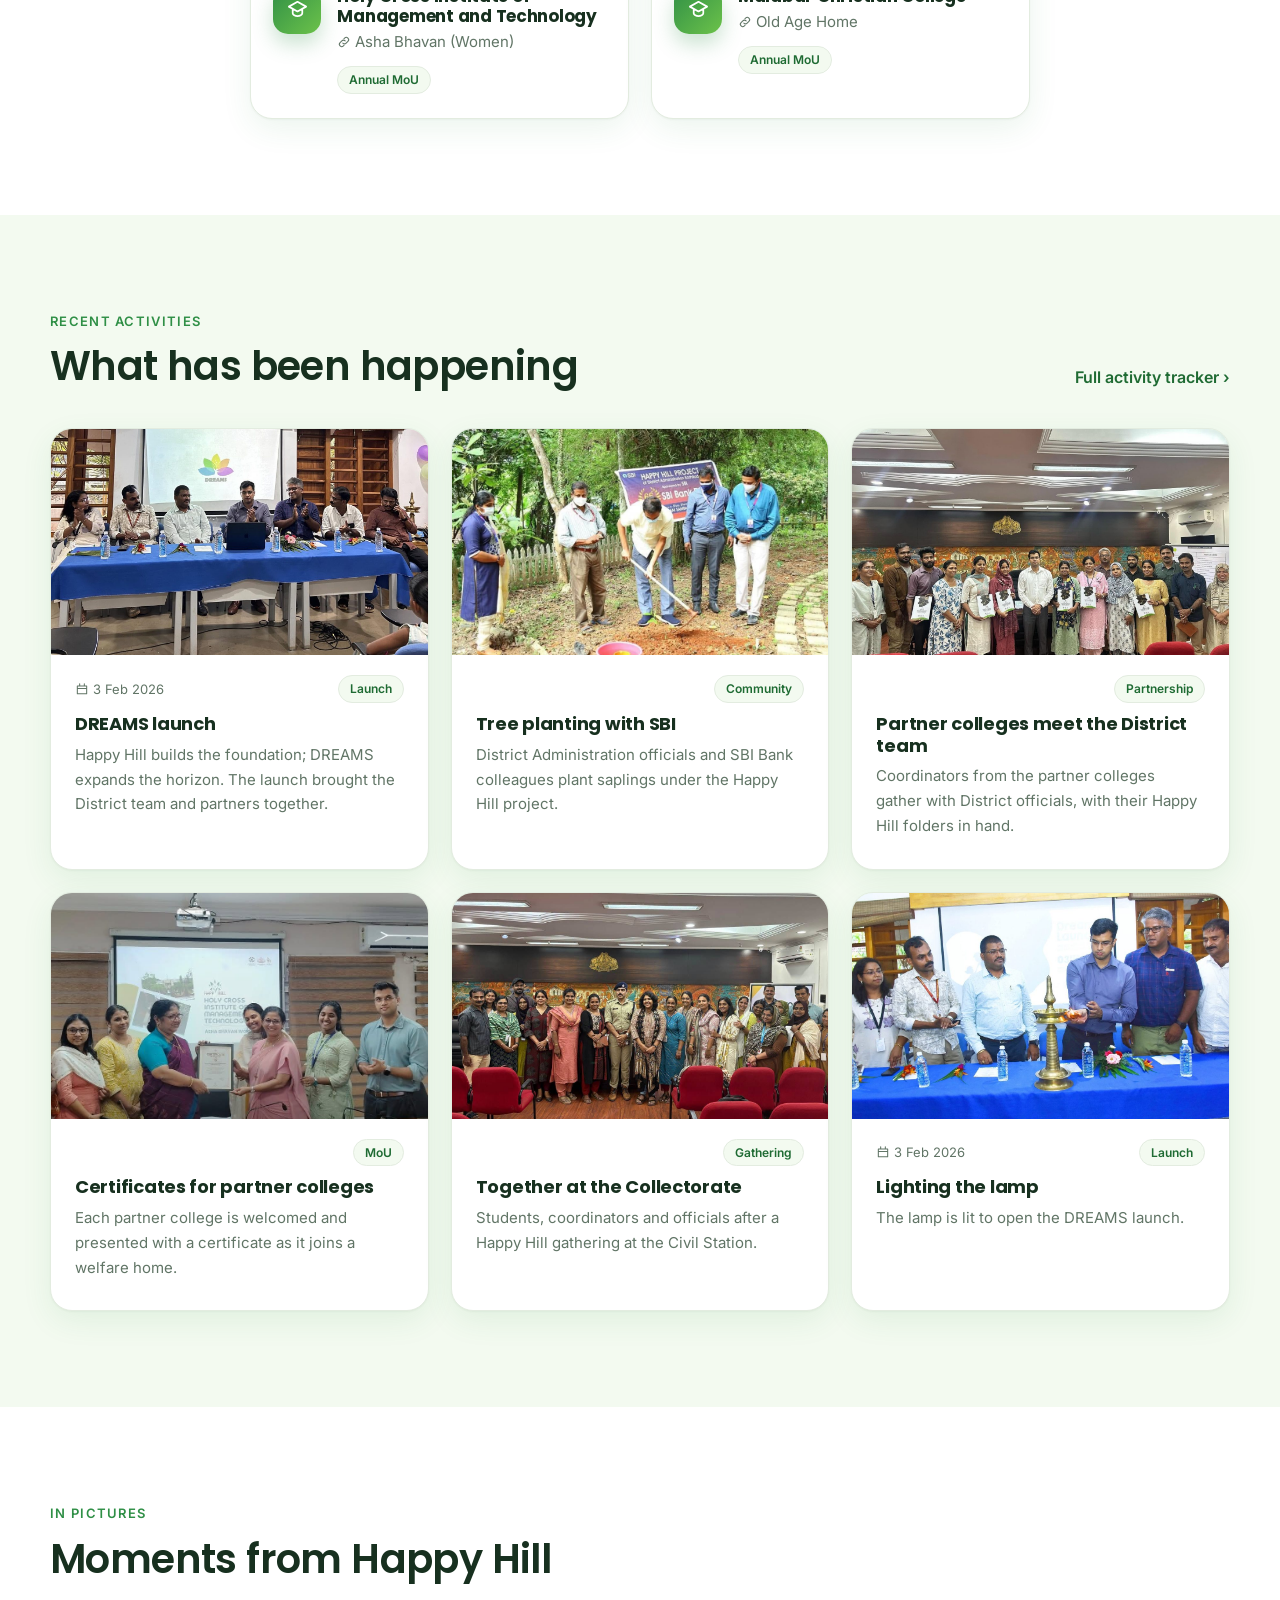
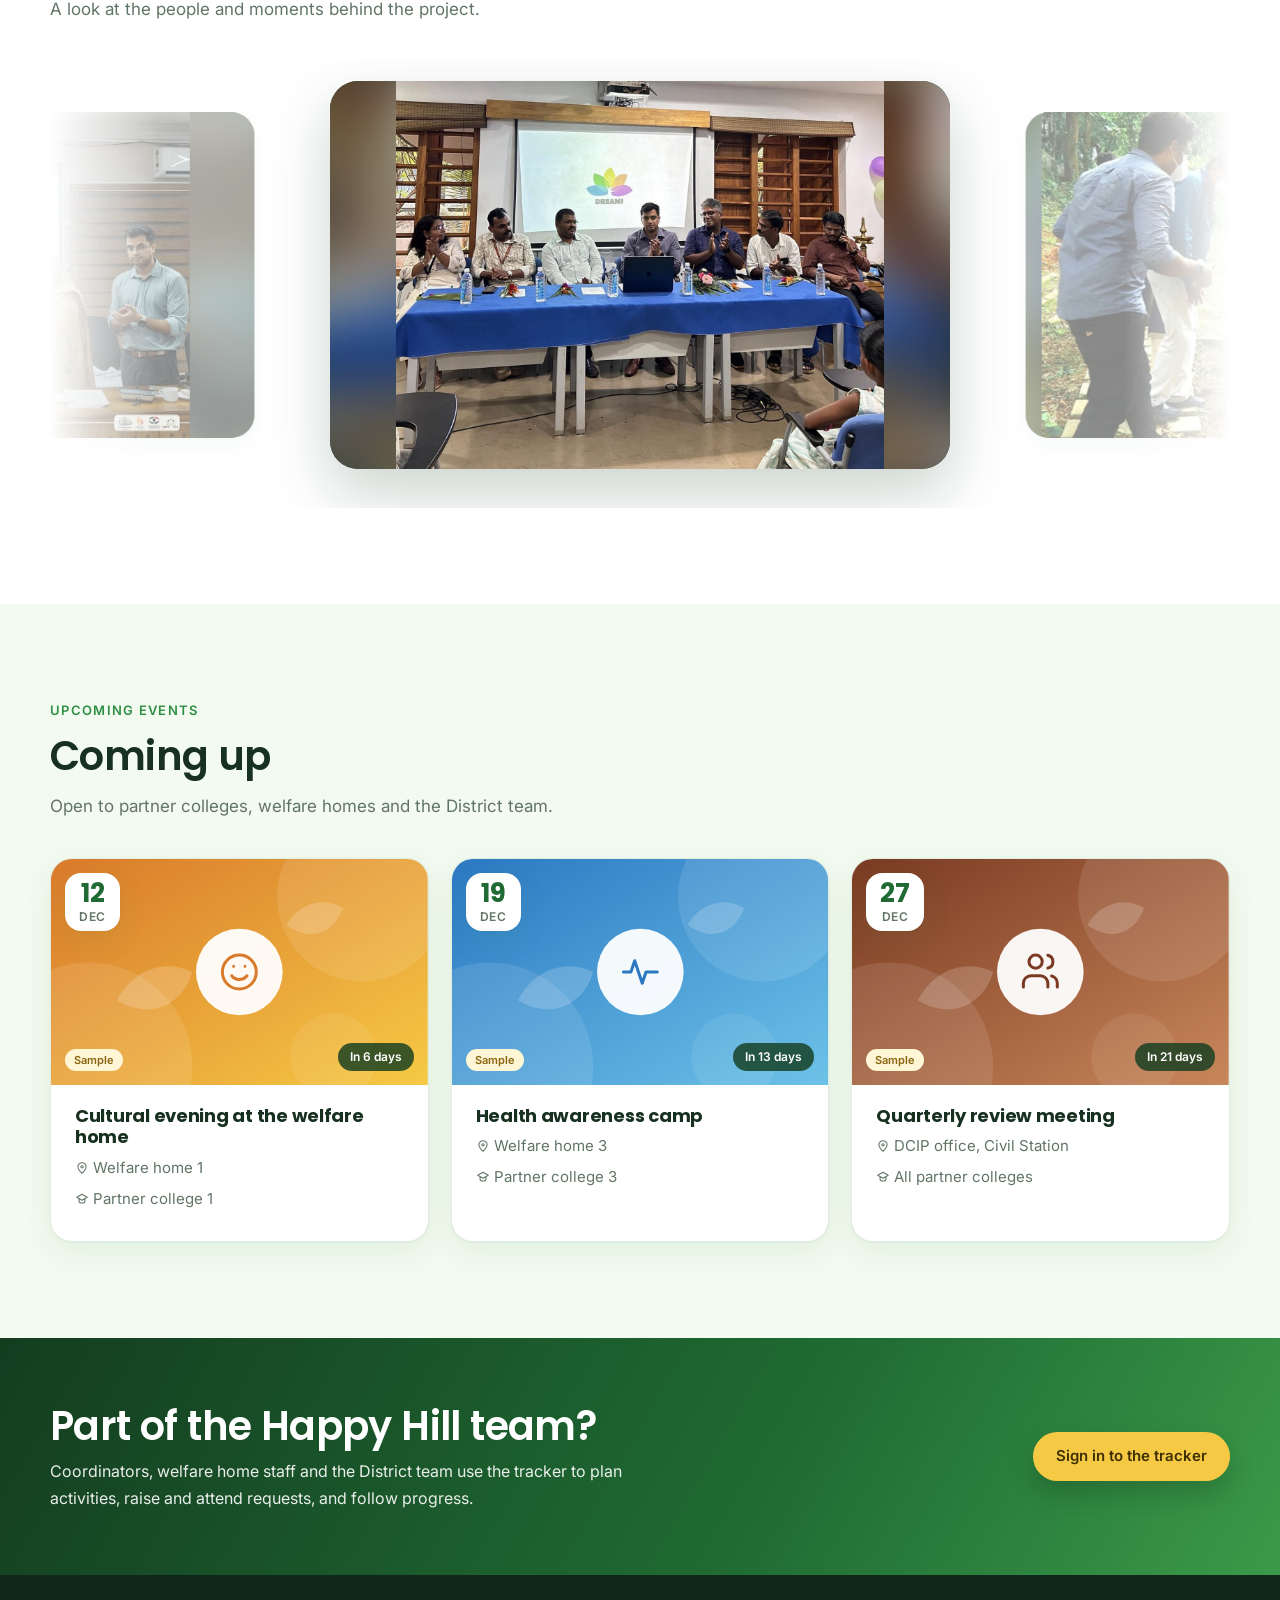
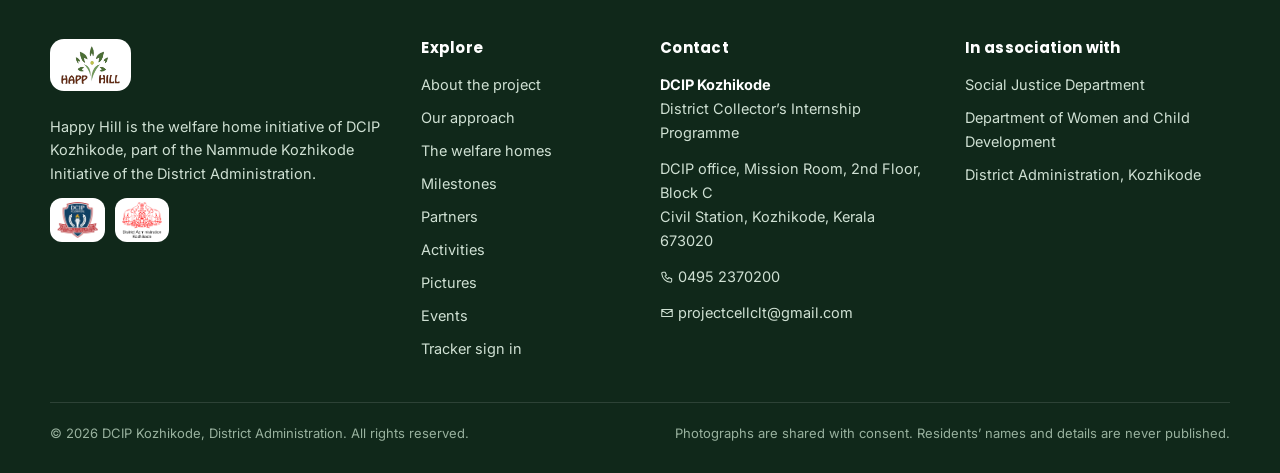
==== commit e9249941: "Home page: welfare homes section with photos, and SJD/WCD department logos from the DCIP presentatio" ====
--- a/index.html
+++ b/index.html
@@ -24,6 +24,7 @@
     <nav id="menu" aria-label="Main">
       <a href="#about">About</a>
       <a href="#approach">Approach</a>
+      <a href="#homes">Homes</a>
       <a href="#milestones">Milestones</a>
       <a href="#partners">Partners</a>
       <a href="#activities">Activities</a>
@@ -96,8 +97,21 @@
     </div>
   </section>
 
+  <!-- THE HOMES -->
+  <section class="sec" id="homes">
+    <div class="wrap two">
+      <div class="reveal">
+        <p class="kicker">Our reach</p>
+        <h2>The welfare homes</h2>
+        <p id="homes-intro"></p>
+        <ul class="homelist" id="home-list"></ul>
+      </div>
+      <div class="mosaic" id="home-mosaic"></div>
+    </div>
+  </section>
+
   <!-- MILESTONES -->
-  <section class="sec" id="milestones">
+  <section class="sec tint" id="milestones">
     <div class="wrap">
       <div class="head reveal"><p class="kicker">Key milestones</p><h2>Where the project stands</h2><p class="sub">From the partnership model to better spaces for residents.</p></div>
       <ol class="timeline" id="timeline"></ol>
@@ -105,7 +119,7 @@
   </section>
 
   <!-- PARTNERS -->
-  <section class="sec tint" id="partners">
+  <section class="sec" id="partners">
     <div class="wrap">
       <div class="head reveal"><p class="kicker">Institutions</p><h2>Who makes it happen</h2><p class="sub">Government departments, the District Administration and design partners.</p></div>
       <div class="grid g4" id="institutions"></div>
@@ -115,7 +129,7 @@
   </section>
 
   <!-- ACTIVITIES -->
-  <section class="sec" id="activities">
+  <section class="sec tint" id="activities">
     <div class="wrap">
       <div class="head row reveal"><div><p class="kicker">Recent activities</p><h2>What has been happening</h2></div><a class="link" href="portal.html">Full activity tracker &rsaquo;</a></div>
       <div class="grid g3" id="activity-cards"></div>
@@ -167,6 +181,7 @@
       <ul>
         <li><a href="#about">About the project</a></li>
         <li><a href="#approach">Our approach</a></li>
+        <li><a href="#homes">The welfare homes</a></li>
         <li><a href="#milestones">Milestones</a></li>
         <li><a href="#partners">Partners</a></li>
         <li><a href="#activities">Activities</a></li>
--- a/css/landing.css
+++ b/css/landing.css
@@ -44,7 +44,7 @@
 .burger span{display:block;width:20px;height:2px;background:var(--forest);border-radius:2px}
 
 /* hero */
-.hero{position:relative;color:#fff;background:linear-gradient(125deg,var(--deep) 0%,var(--forest) 45%,#4aa84e 100%);padding:70px 0 0}
+.hero{position:relative;color:#fff;background:linear-gradient(125deg,var(--deep) 0%,var(--forest) 45%,#4aa84e 100%);padding:70px 0 64px}
 .hero::before,.hero::after{content:"";position:absolute;border-radius:50%;pointer-events:none}
 .hero::before{width:520px;height:520px;right:-160px;top:-200px;background:rgba(246,201,69,.28)}
 .hero::after{width:380px;height:380px;left:-140px;bottom:20px;background:rgba(255,255,255,.07)}
@@ -65,14 +65,13 @@
 .chip b{font-size:14px}.chip span{font-size:12px;color:var(--muted)}
 .c1{right:6px;top:8px}.c2{left:0;top:236px;animation-delay:-2s}.c3{left:0;bottom:34px;animation-delay:-4s}
 @keyframes float{0%,100%{transform:translateY(0)}50%{transform:translateY(-10px)}}
-.stats{position:relative;z-index:3;display:grid;grid-template-columns:repeat(4,1fr);gap:16px;margin-bottom:-56px}
-.stat{background:#fff;color:var(--ink);border-radius:20px;padding:20px 22px;box-shadow:var(--shadow-lg);display:flex;flex-direction:column;gap:4px}
-.stat b{font-family:Poppins;font-size:38px;font-weight:600;line-height:1;color:var(--forest)}
-.stat span{font-size:13.5px;color:var(--muted);line-height:1.4}
+.stats{position:relative;z-index:3;display:grid;grid-template-columns:repeat(4,1fr);gap:16px;margin-top:8px}
+.stat{background:rgba(255,255,255,.12);border:1px solid rgba(255,255,255,.26);backdrop-filter:blur(8px);color:#fff;border-radius:20px;padding:20px 22px;display:flex;flex-direction:column;gap:6px}
+.stat b{font-family:Poppins;font-size:40px;font-weight:600;line-height:1;color:var(--sun)}
+.stat span{font-size:14px;color:rgba(255,255,255,.9);line-height:1.4}
 
 /* sections */
 .sec{padding:96px 0}
-#about{padding-top:150px}
 .tint{background:var(--green-50)}
 .head{margin-bottom:38px;max-width:680px}
 .head.row{max-width:none;display:flex;justify-content:space-between;align-items:flex-end;gap:20px;flex-wrap:wrap}
@@ -109,8 +108,8 @@
 .pill.done{background:var(--green-100);color:var(--forest)}.pill.now{background:#e6f1fc;color:var(--blue)}.pill.next{background:var(--sun-bg);color:#8a6410}
 .sample{position:absolute;top:12px;right:12px;background:var(--sun-bg);color:#8a6410;font-size:11px;font-weight:600;padding:2px 9px;border-radius:999px;z-index:2}
 .inst{text-align:center}
-.mark{width:84px;height:84px;margin:0 auto 16px;border-radius:22px;background:var(--green-50);border:1px solid var(--line);display:grid;place-items:center;font-family:Poppins;font-weight:600;font-size:20px;color:var(--forest);overflow:hidden}
-.mark img{width:100%;height:100%;object-fit:contain;padding:8px}
+.mark{width:96px;height:96px;margin:0 auto 16px;border-radius:22px;background:var(--green-50);border:1px solid var(--line);display:grid;place-items:center;font-family:Poppins;font-weight:600;font-size:20px;color:var(--forest);overflow:hidden}
+.mark img{width:100%;height:100%;object-fit:contain;padding:10px}
 .inst h3{font-size:16px}
 
 /* timeline */
@@ -190,7 +189,6 @@
 }
 @media(max-width:640px){
   .sec{padding:68px 0}
-  #about{padding-top:120px}
   .wrap{width:min(1180px,100% - 36px)}
   .g2,.g3,.g4{grid-template-columns:1fr}
   .stats{grid-template-columns:1fr 1fr;gap:10px}
@@ -231,3 +229,16 @@
 .grid.centered>.card{flex:0 1 calc((100% - 44px)/3)}
 @media(max-width:1000px){.grid.centered>.card{flex-basis:calc((100% - 22px)/2)}}
 @media(max-width:640px){.grid.centered>.card{flex-basis:100%}}
+
+/* the welfare homes */
+.homelist{list-style:none;margin:22px 0 0;padding:0;display:grid;grid-template-columns:1fr 1fr;gap:12px}
+.homelist li{display:flex;align-items:center;gap:12px;background:var(--green-50);border:1px solid var(--line);border-radius:16px;padding:12px 14px;font-weight:500;font-size:15px;color:var(--ink);line-height:1.35}
+.homelist .ic{color:var(--brand);width:24px;height:24px}
+.mosaic{display:grid;grid-template-columns:1fr 1fr;gap:14px;align-content:center}
+.mo{margin:0;border-radius:22px;overflow:hidden;box-shadow:var(--shadow);aspect-ratio:16/10;background:var(--green-100)}
+.mo img{width:100%;height:100%;object-fit:cover;display:block;transition:transform .6s var(--ease)}
+.mo:hover img{transform:scale(1.06)}
+.mo:nth-child(even){transform:translateY(22px)}
+html.js .mo.reveal.in:nth-child(even){transform:translateY(22px)}
+@media(max-width:1000px){.mo:nth-child(even),html.js .mo.reveal.in:nth-child(even){transform:none}}
+@media(max-width:640px){.homelist{grid-template-columns:1fr}.mosaic{gap:10px}}
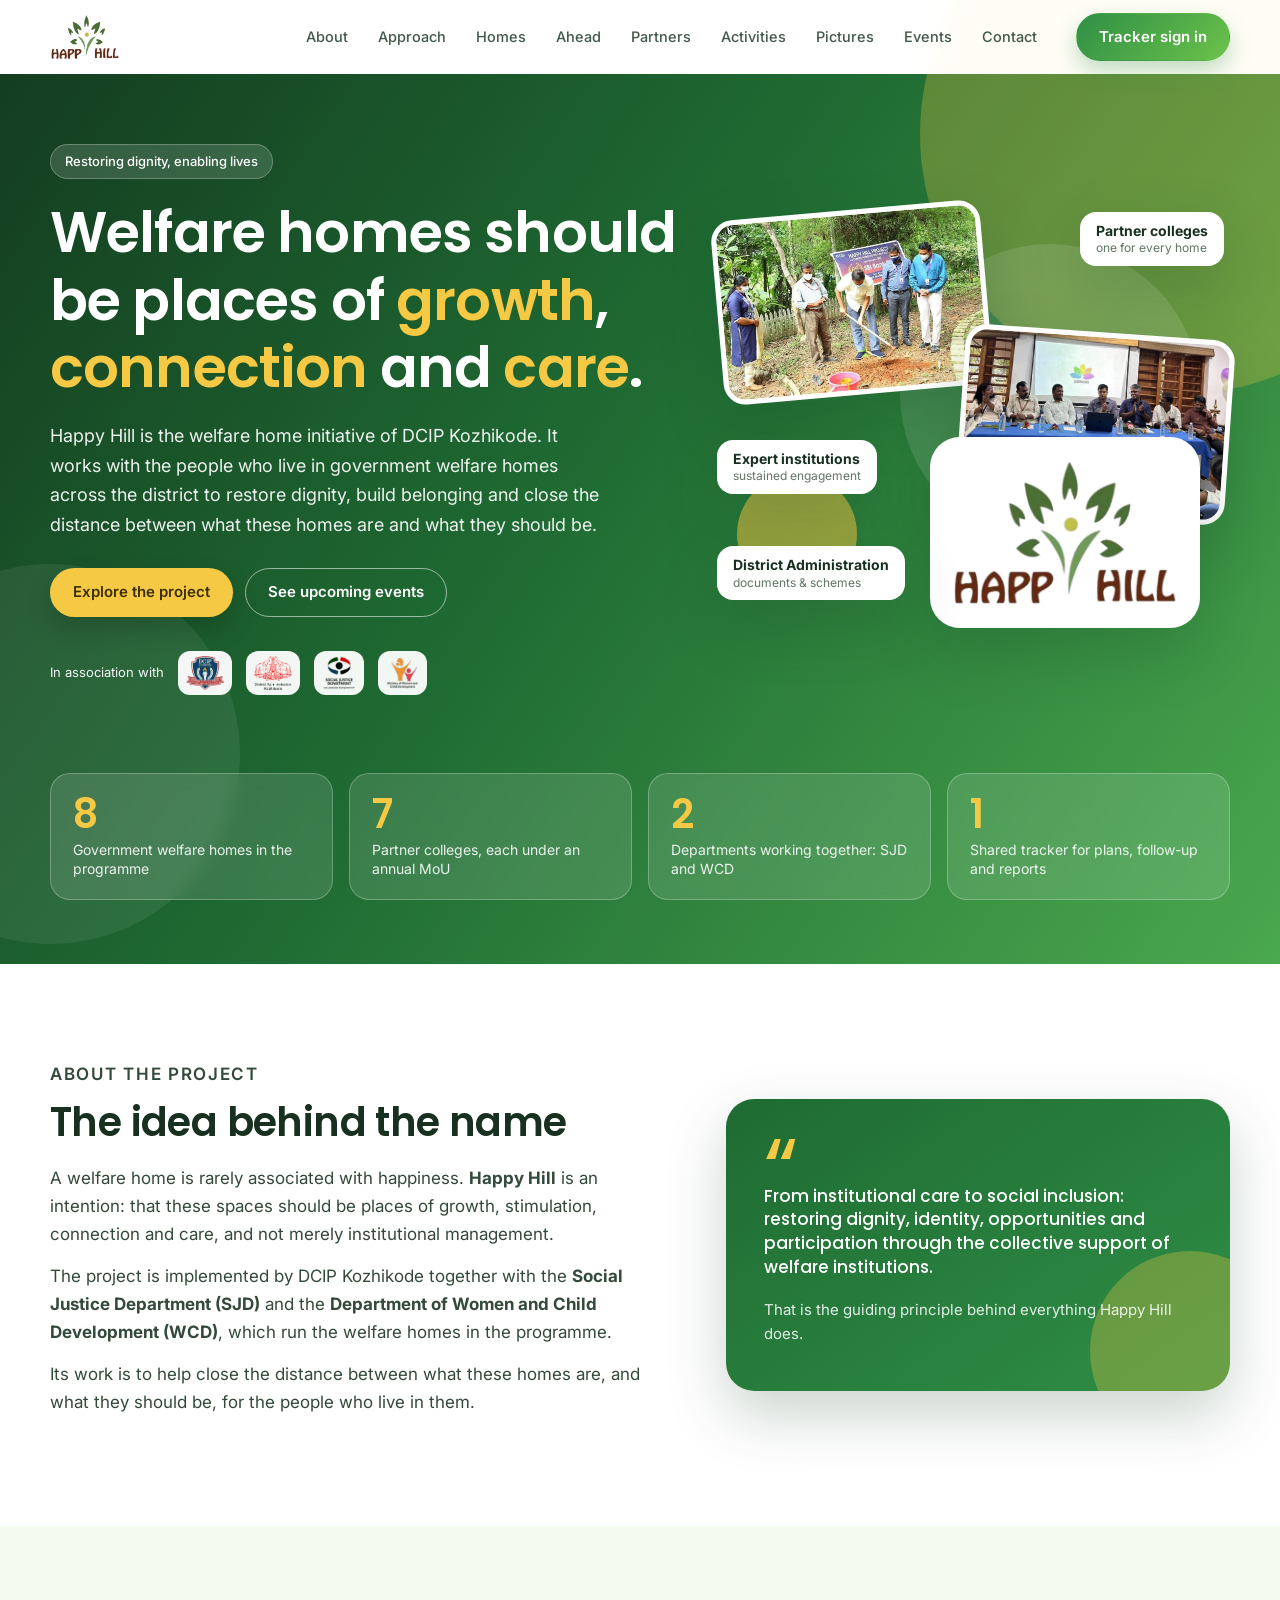
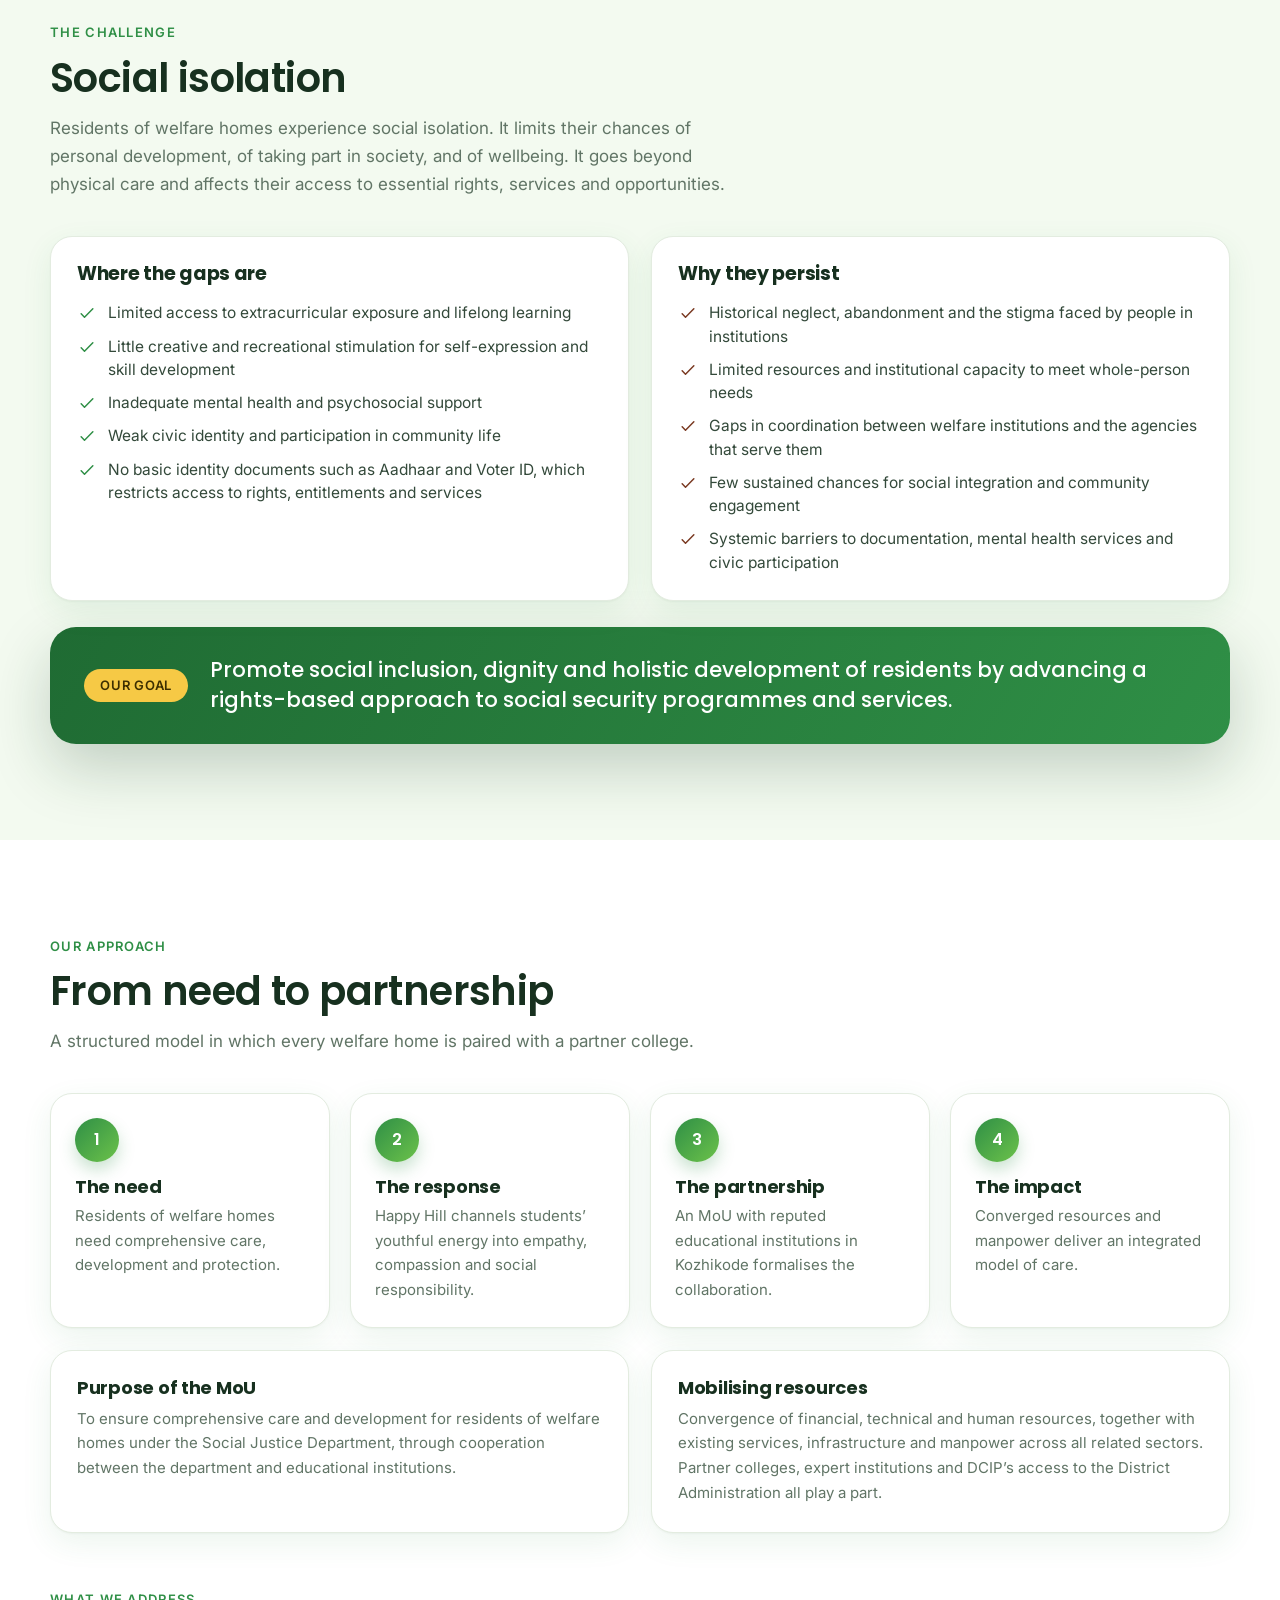
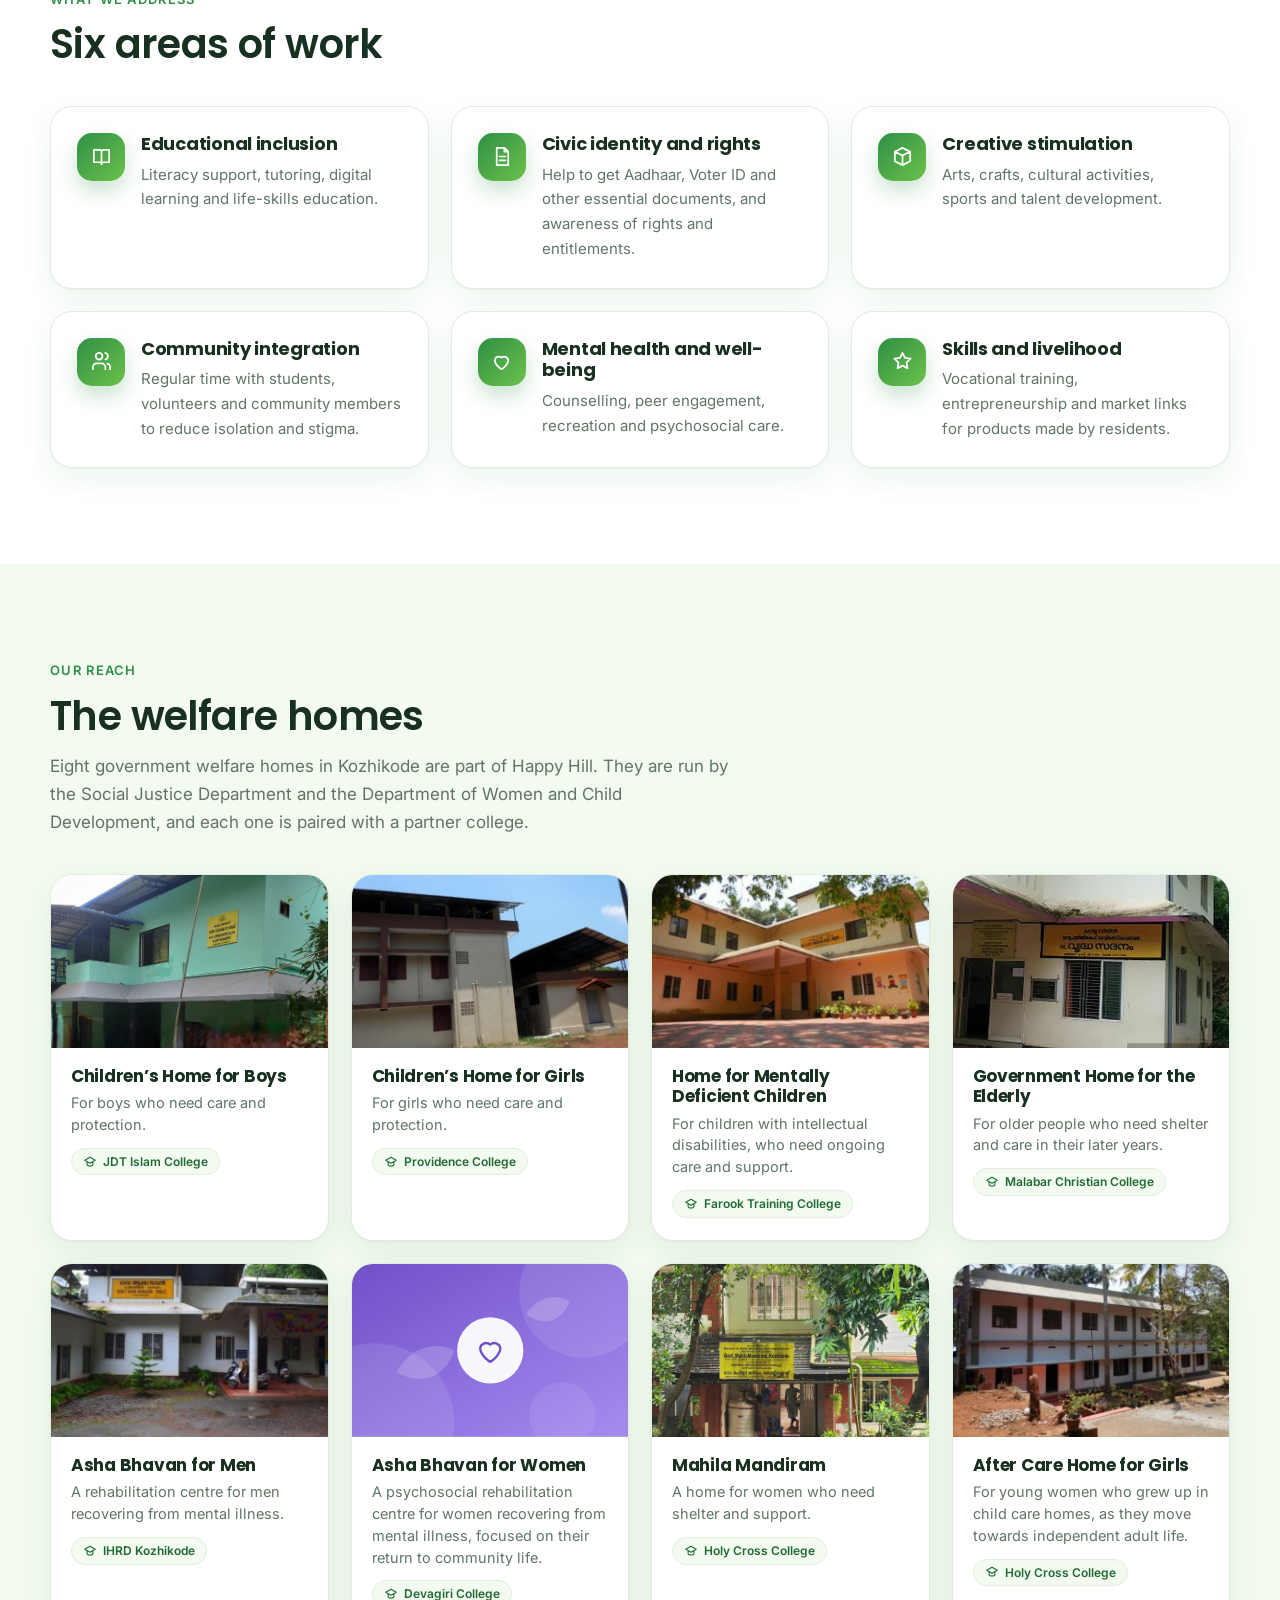
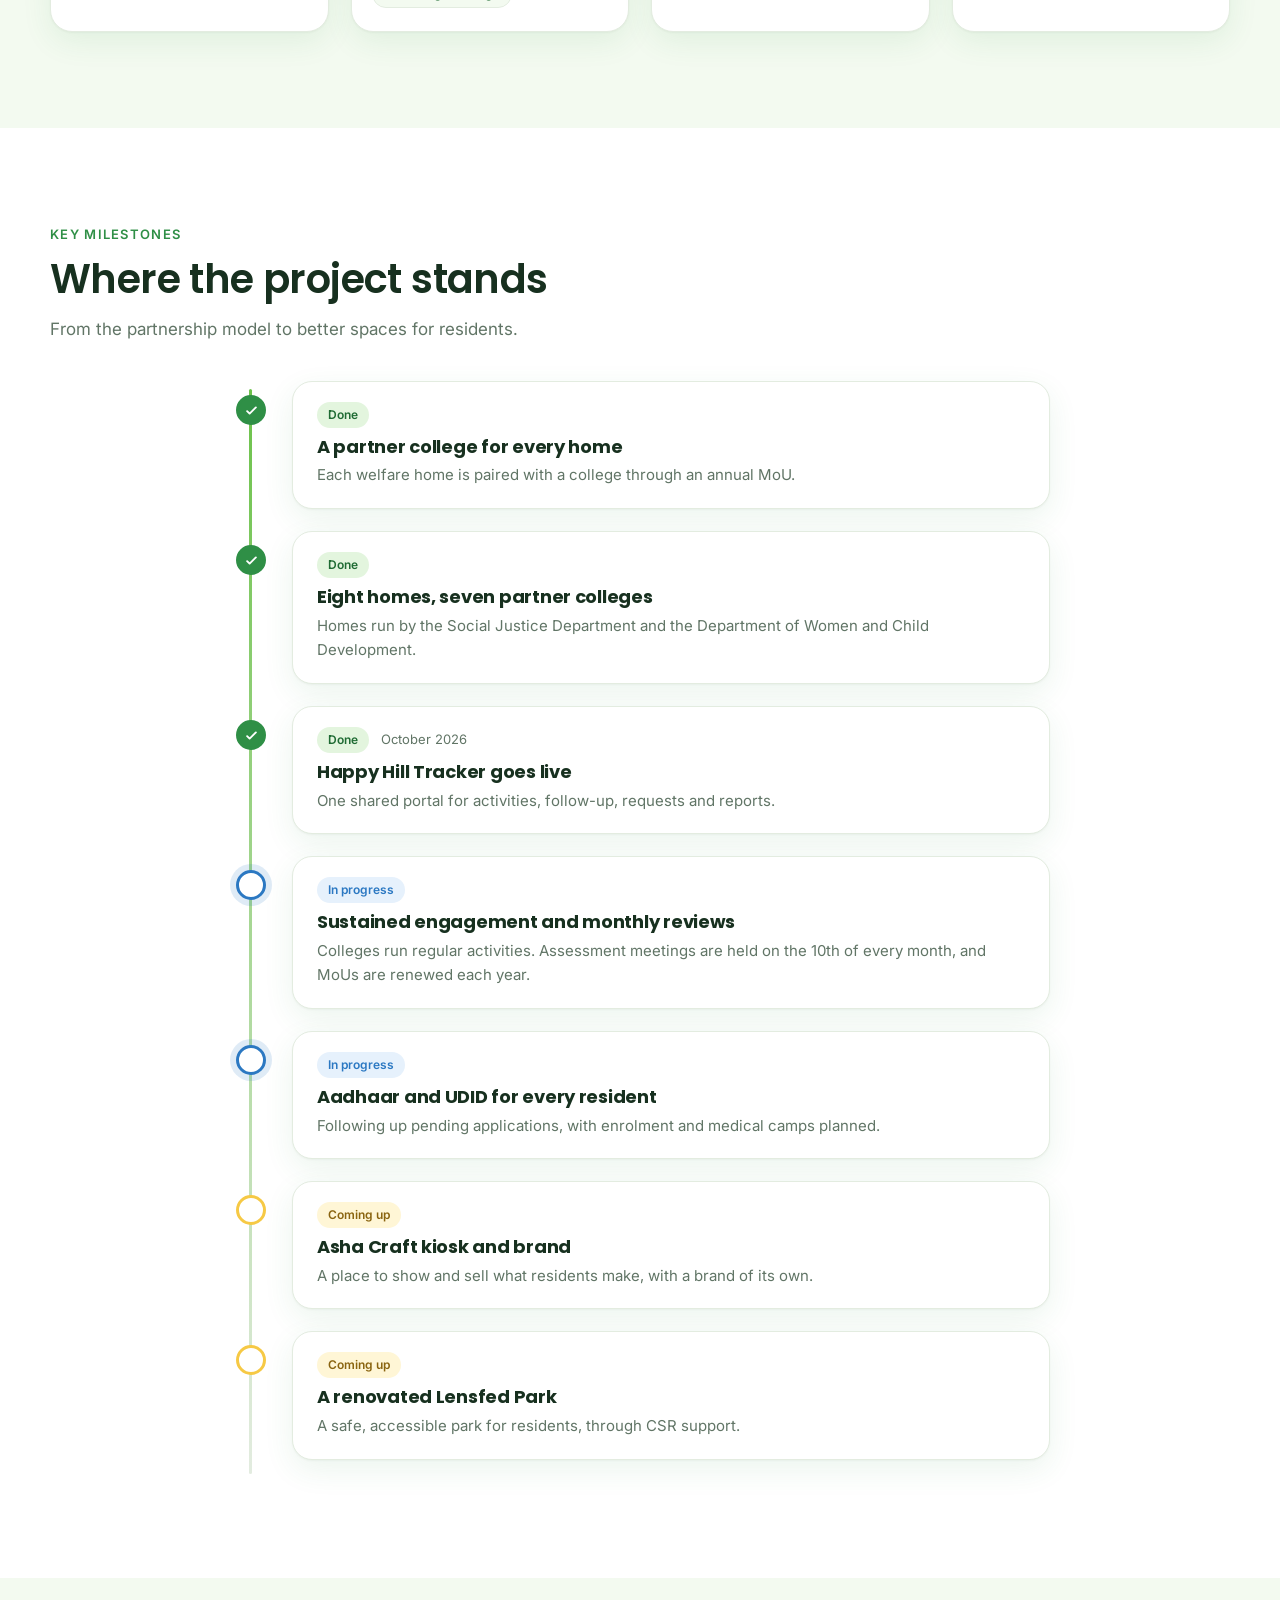
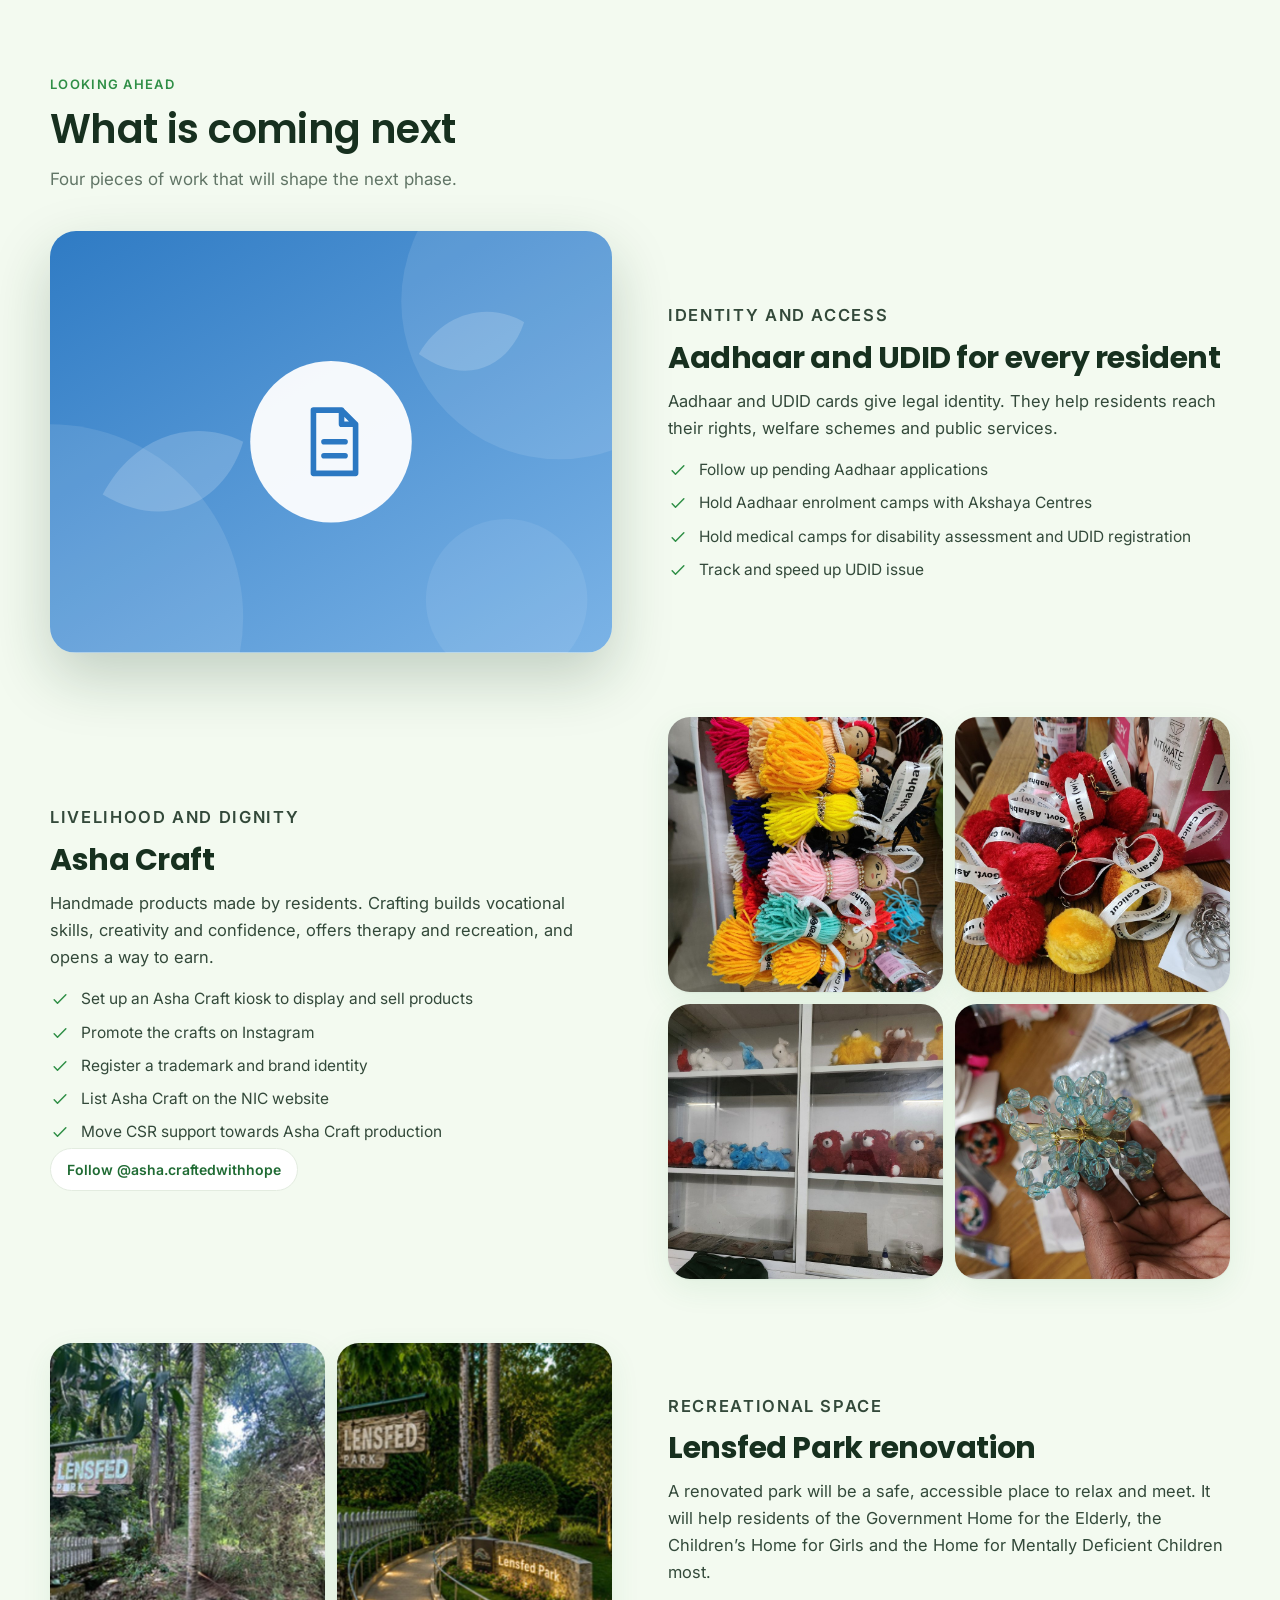
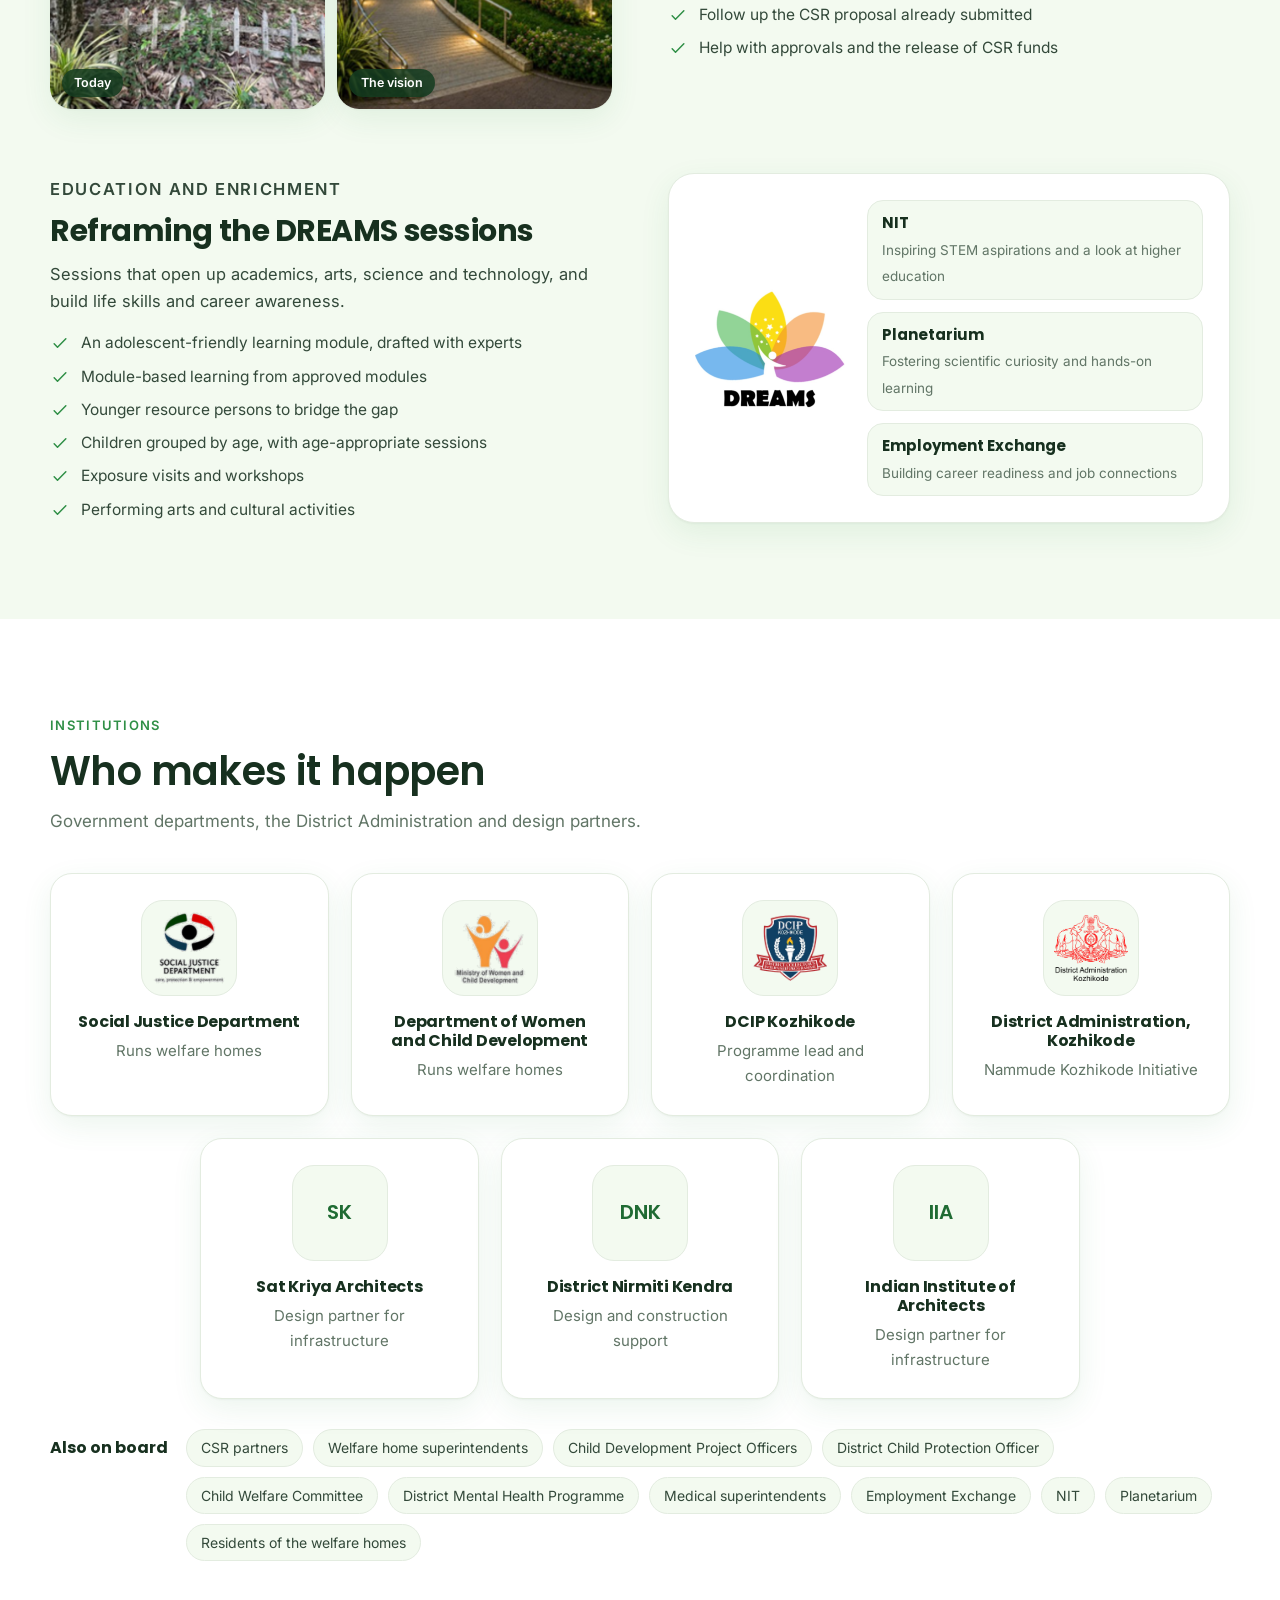
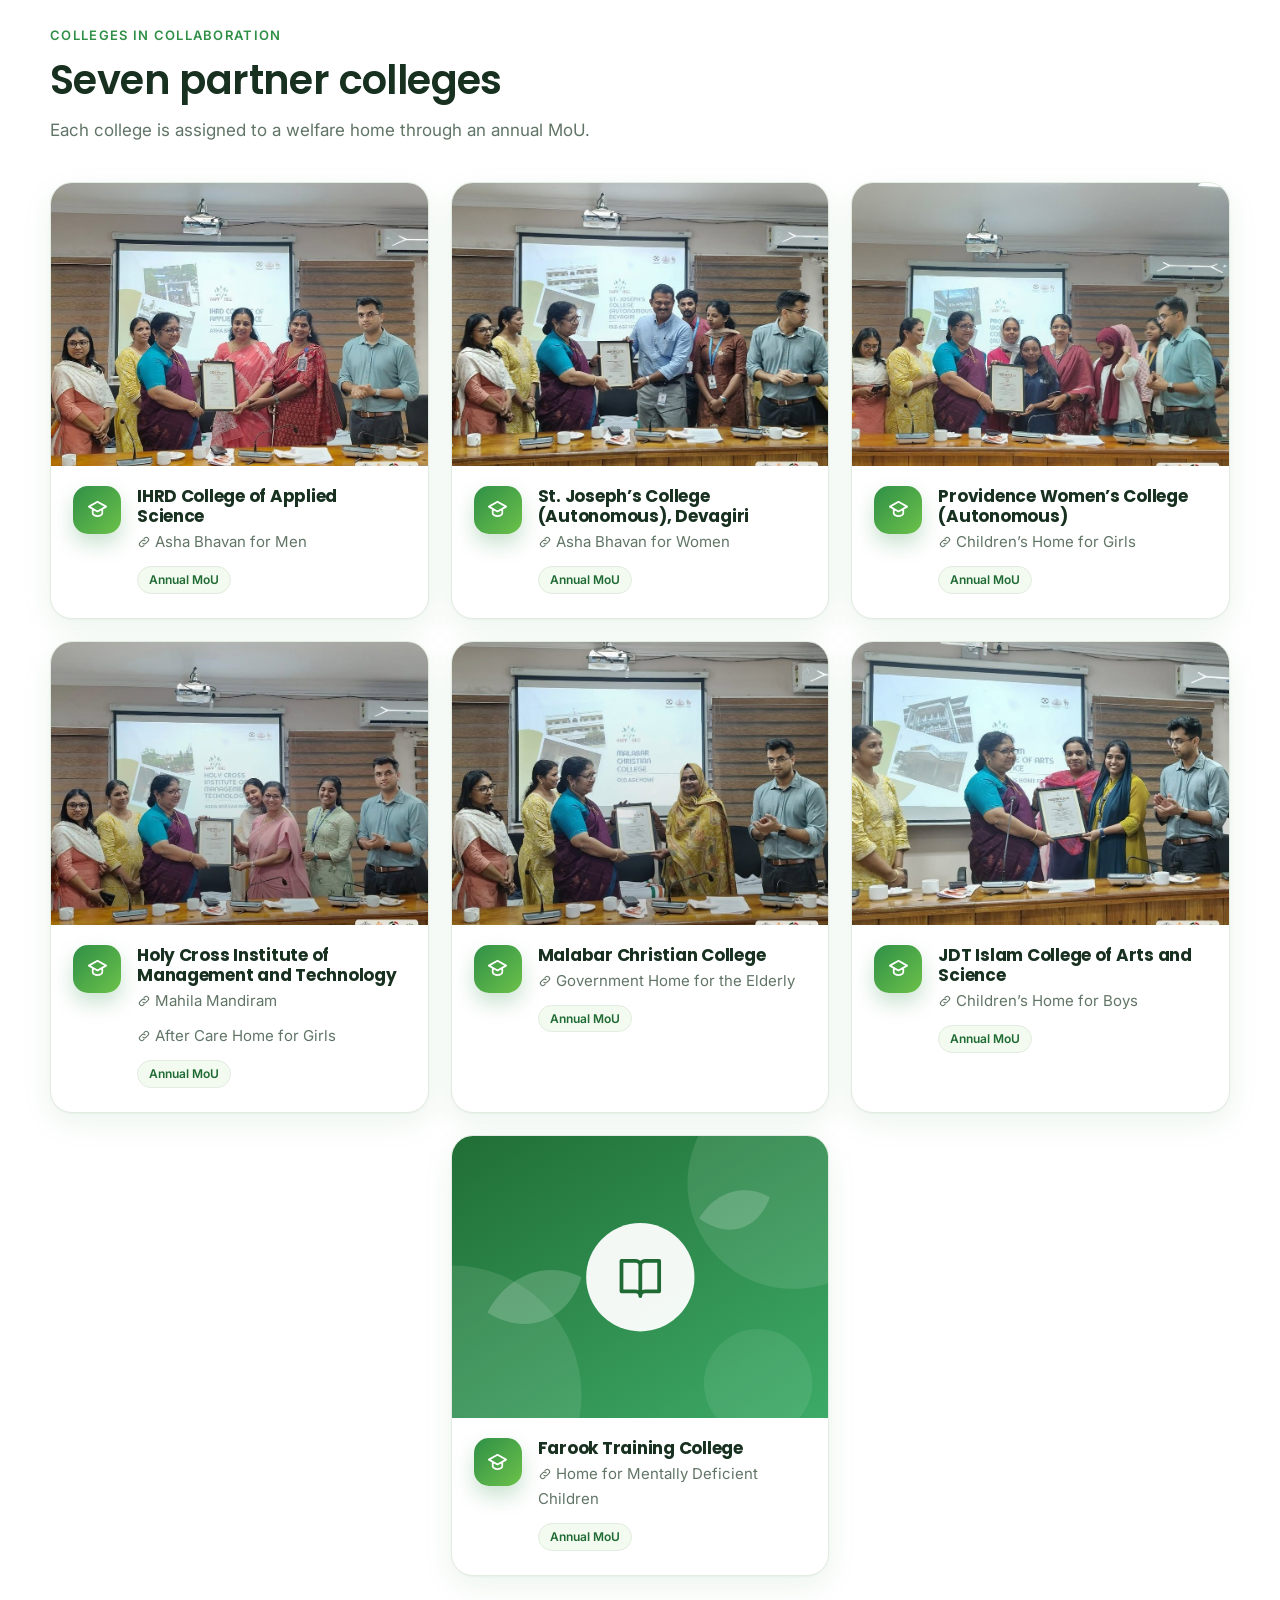
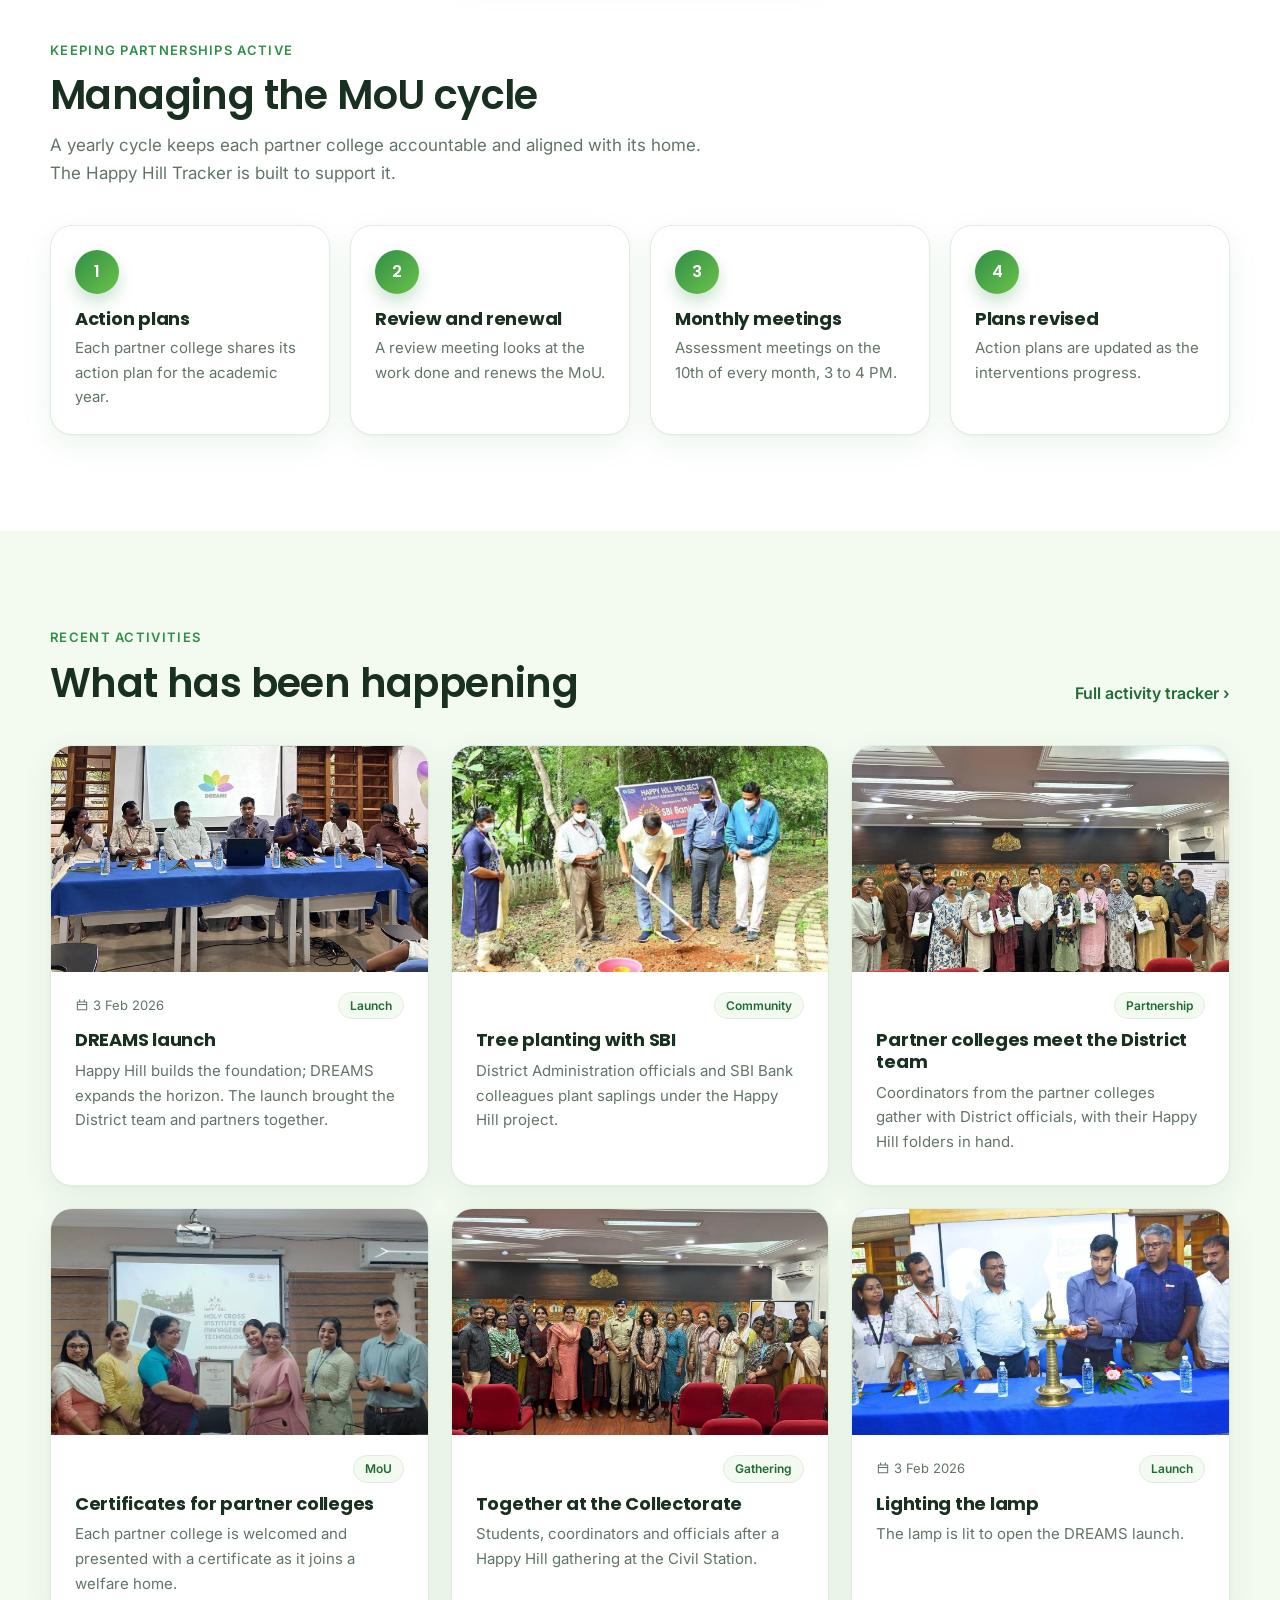
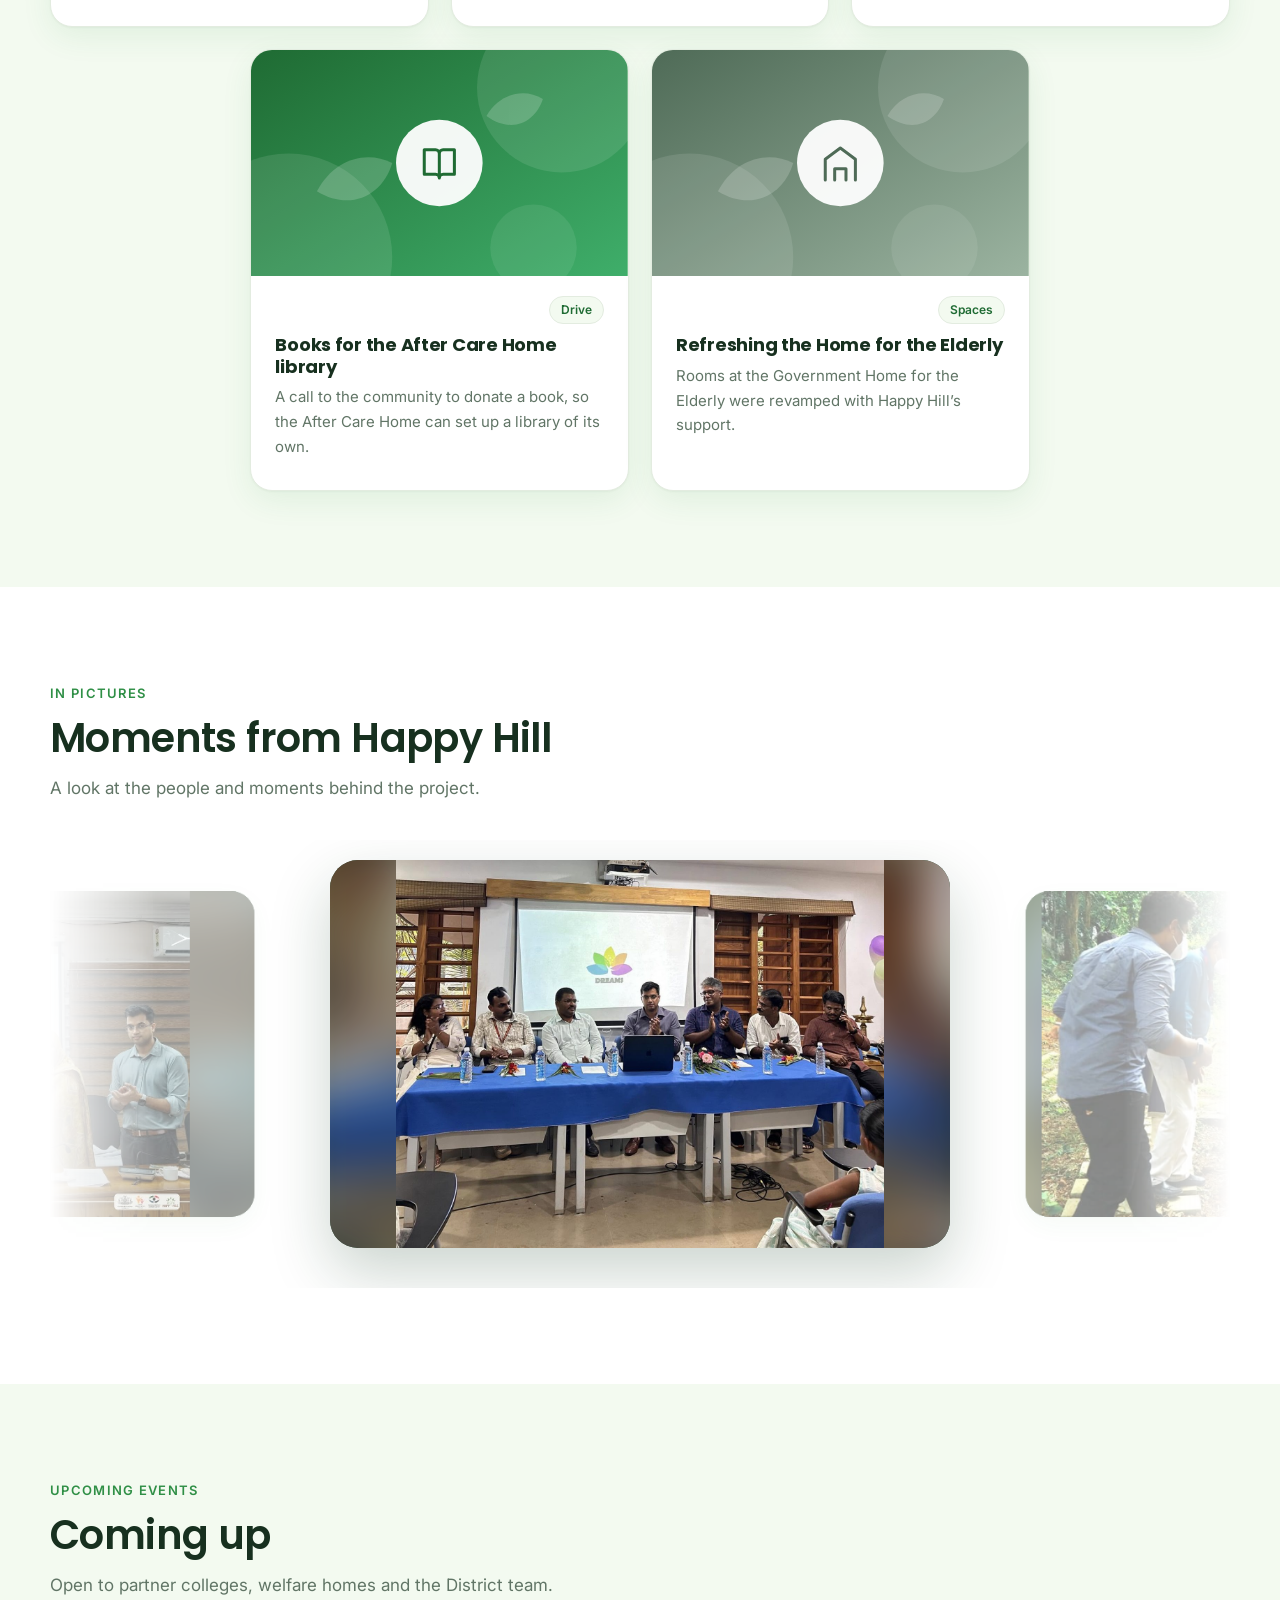
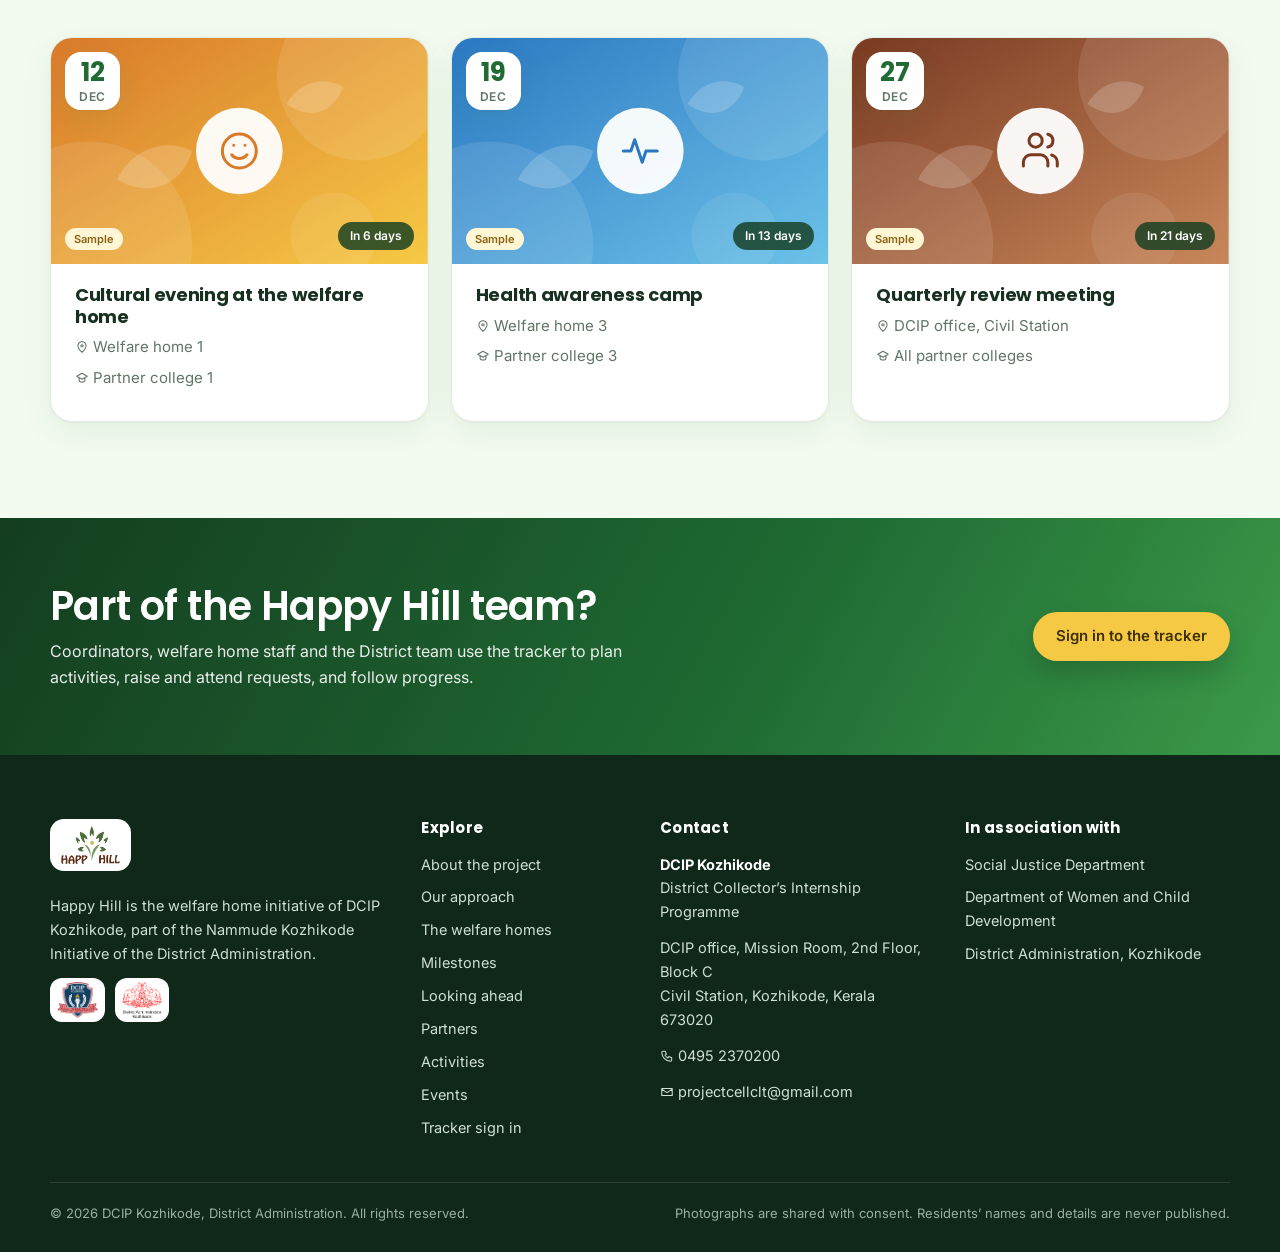
==== commit ecdb98f6: "Home page: challenge, approach, welfare homes with who they serve, looking ahead, MoU cycle, stakeho" ====
--- a/index.html
+++ b/index.html
@@ -6,7 +6,7 @@
 <title>Happy Hill | Welfare homes as places of growth, connection and care</title>
 <meta name="description" content="Happy Hill is DCIP Kozhikode's welfare home initiative: partner colleges, expert institutions and the District Administration working with the Social Justice and Women and Child Development departments to restore dignity and build connection for residents of government welfare homes.">
 <meta property="og:title" content="Happy Hill | DCIP Kozhikode">
-<meta property="og:description" content="Making government welfare homes places of growth, connection and care.">
+<meta property="og:description" content="Restoring dignity, enabling lives: making government welfare homes places of growth, connection and care.">
 <meta property="og:image" content="assets/happy-hill-logo.png">
 <meta name="theme-color" content="#1f6b33">
 <link rel="icon" href="assets/happy-hill-logo.png">
@@ -25,15 +25,14 @@
       <a href="#about">About</a>
       <a href="#approach">Approach</a>
       <a href="#homes">Homes</a>
-      <a href="#milestones">Milestones</a>
+      <a href="#ahead">Ahead</a>
       <a href="#partners">Partners</a>
       <a href="#activities">Activities</a>
       <a href="#pictures">Pictures</a>
       <a href="#events">Events</a>
-      <a href="#reports">Reports</a>
       <a href="#contact">Contact</a>
     </nav>
-    <a class="btn btn-solid" href="portal.html">Sign in to the tracker</a>
+    <a class="btn btn-solid" href="portal.html">Tracker sign in</a>
     <button class="burger" id="burger" aria-label="Open menu" aria-expanded="false"><span></span><span></span><span></span></button>
   </div>
 </header>
@@ -43,9 +42,9 @@
   <section class="hero">
     <div class="wrap hero-in">
       <div class="hero-copy">
-        <p class="eyebrow">A welfare home initiative of DCIP Kozhikode</p>
+        <p class="eyebrow">Restoring dignity, enabling lives</p>
         <h1>Welfare homes should be places of <em>growth</em>, <em>connection</em> and <em>care</em>.</h1>
-        <p class="lead">Happy Hill works with the people who live in Government welfare homes across Kozhikode to restore dignity, build belonging and close the distance between what these homes are and what they should be.</p>
+        <p class="lead">Happy Hill is the welfare home initiative of DCIP Kozhikode. It works with the people who live in government welfare homes across the district to restore dignity, build belonging and close the distance between what these homes are and what they should be.</p>
         <div class="cta">
           <a class="btn btn-sun" href="#about">Explore the project</a>
           <a class="btn btn-ghost" href="#events">See upcoming events</a>
@@ -54,6 +53,8 @@
           <span>In association with</span>
           <img src="assets/dcip-logo.png" alt="DCIP Kozhikode" onerror="this.remove()">
           <img src="assets/district-logo.png" alt="District Administration, Kozhikode">
+          <img src="assets/logos/sjd.png" alt="Social Justice Department">
+          <img src="assets/logos/wcd.png" alt="Department of Women and Child Development">
         </div>
       </div>
       <div class="hero-art" aria-hidden="true">
@@ -76,55 +77,79 @@
         <p class="kicker">About the project</p>
         <h2>The idea behind the name</h2>
         <p>A welfare home is rarely associated with happiness. <strong>Happy Hill</strong> is an intention: that these spaces should be places of growth, stimulation, connection and care, and not merely institutional management.</p>
-        <p>The project is implemented by DCIP Kozhikode together with the <strong>Social Justice Department (SJD)</strong> and the <strong>Department of Women and Child Development (WCD)</strong>, which administer the six welfare homes covered under the programme.</p>
+        <p>The project is implemented by DCIP Kozhikode together with the <strong>Social Justice Department (SJD)</strong> and the <strong>Department of Women and Child Development (WCD)</strong>, which run the welfare homes in the programme.</p>
         <p>Its work is to help close the distance between what these homes are, and what they should be, for the people who live in them.</p>
       </div>
       <div class="reveal quote-card">
         <div class="qmark">&ldquo;</div>
-        <p class="q">The core problem in welfare homes is not resource scarcity alone. <b>It is social exclusion.</b></p>
-        <p class="qs">Happy Hill answers it with a structured partnership model: partner colleges, expert institutions, and DCIP&rsquo;s administrative access.</p>
-      </div>
+        <p class="q" id="principle"></p>
+        <p class="qs">That is the guiding principle behind everything Happy Hill does.</p>
+      </div>
+    </div>
+  </section>
+
+  <!-- THE CHALLENGE -->
+  <section class="sec tint" id="challenge">
+    <div class="wrap">
+      <div class="head reveal"><p class="kicker">The challenge</p><h2 id="problem-title">Social isolation</h2><p class="sub" id="problem-text"></p></div>
+      <div class="grid g2">
+        <article class="card list-card reveal"><h3>Where the gaps are</h3><ul class="ticks" id="gaps"></ul></article>
+        <article class="card list-card reveal"><h3>Why they persist</h3><ul class="ticks soft" id="causes"></ul></article>
+      </div>
+      <div class="goal reveal"><span class="goal-k">Our goal</span><p id="goal-text"></p></div>
     </div>
   </section>
 
   <!-- APPROACH -->
-  <section class="sec tint" id="approach">
-    <div class="wrap">
-      <div class="head reveal"><p class="kicker">Our approach</p><h2>A structured partnership model</h2><p class="sub">Three things work together so that support is steady and not occasional.</p></div>
-      <div class="grid g3" id="pillars"></div>
-      <div class="head reveal" style="margin-top:56px"><p class="kicker">In the homes</p><h2>What residents can expect</h2></div>
-      <div class="grid g3" id="programmes"></div>
+  <section class="sec" id="approach">
+    <div class="wrap">
+      <div class="head reveal"><p class="kicker">Our approach</p><h2>From need to partnership</h2><p class="sub">A structured model in which every welfare home is paired with a partner college.</p></div>
+      <div class="steps" id="steps"></div>
+      <div class="grid g2 mou-grid">
+        <article class="card reveal"><h3>Purpose of the MoU</h3><p id="mou-purpose"></p></article>
+        <article class="card reveal"><h3>Mobilising resources</h3><p id="mou-resources"></p></article>
+      </div>
+      <div class="head reveal" style="margin-top:56px"><p class="kicker">What we address</p><h2>Six areas of work</h2></div>
+      <div class="grid g3" id="components"></div>
     </div>
   </section>
 
   <!-- THE HOMES -->
-  <section class="sec" id="homes">
-    <div class="wrap two">
-      <div class="reveal">
-        <p class="kicker">Our reach</p>
-        <h2>The welfare homes</h2>
-        <p id="homes-intro"></p>
-        <ul class="homelist" id="home-list"></ul>
-      </div>
-      <div class="mosaic" id="home-mosaic"></div>
+  <section class="sec tint" id="homes">
+    <div class="wrap">
+      <div class="head reveal"><p class="kicker">Our reach</p><h2>The welfare homes</h2><p class="sub" id="homes-intro"></p></div>
+      <div class="grid g4" id="home-cards"></div>
     </div>
   </section>
 
   <!-- MILESTONES -->
-  <section class="sec tint" id="milestones">
+  <section class="sec" id="milestones">
     <div class="wrap">
       <div class="head reveal"><p class="kicker">Key milestones</p><h2>Where the project stands</h2><p class="sub">From the partnership model to better spaces for residents.</p></div>
       <ol class="timeline" id="timeline"></ol>
     </div>
   </section>
 
+  <!-- LOOKING AHEAD -->
+  <section class="sec tint" id="ahead">
+    <div class="wrap">
+      <div class="head reveal"><p class="kicker">Looking ahead</p><h2>What is coming next</h2><p class="sub">Four pieces of work that will shape the next phase.</p></div>
+      <div id="ahead-rows"></div>
+    </div>
+  </section>
+
   <!-- PARTNERS -->
   <section class="sec" id="partners">
     <div class="wrap">
       <div class="head reveal"><p class="kicker">Institutions</p><h2>Who makes it happen</h2><p class="sub">Government departments, the District Administration and design partners.</p></div>
-      <div class="grid g4" id="institutions"></div>
-      <div class="head reveal" style="margin-top:56px"><p class="kicker">Colleges in collaboration</p><h2>One college for every home</h2><p class="sub">Each partner college is assigned to a welfare home through an annual MoU.</p></div>
+      <div class="grid g4 centered" id="institutions"></div>
+      <div class="reveal also"><b>Also on board</b><div class="tags" id="stakeholders"></div></div>
+
+      <div class="head reveal" style="margin-top:64px"><p class="kicker">Colleges in collaboration</p><h2>Seven partner colleges</h2><p class="sub">Each college is assigned to a welfare home through an annual MoU.</p></div>
       <div class="grid g3 centered" id="colleges"></div>
+
+      <div class="head reveal" style="margin-top:64px"><p class="kicker">Keeping partnerships active</p><h2>Managing the MoU cycle</h2><p class="sub">A yearly cycle keeps each partner college accountable and aligned with its home. The Happy Hill Tracker is built to support it.</p></div>
+      <div class="steps cycle" id="cycle"></div>
     </div>
   </section>
 
@@ -132,11 +157,11 @@
   <section class="sec tint" id="activities">
     <div class="wrap">
       <div class="head row reveal"><div><p class="kicker">Recent activities</p><h2>What has been happening</h2></div><a class="link" href="portal.html">Full activity tracker &rsaquo;</a></div>
-      <div class="grid g3" id="activity-cards"></div>
-    </div>
-  </section>
-
-  <!-- GALLERY -->
+      <div class="grid g3 centered" id="activity-cards"></div>
+    </div>
+  </section>
+
+  <!-- PICTURES -->
   <section class="sec" id="pictures">
     <div class="wrap">
       <div class="head reveal"><p class="kicker">In pictures</p><h2>Moments from Happy Hill</h2><p class="sub">A look at the people and moments behind the project.</p></div>
@@ -152,7 +177,7 @@
     </div>
   </section>
 
-  <!-- REPORTS -->
+  <!-- REPORTS (hidden while there are none) -->
   <section class="sec" id="reports">
     <div class="wrap">
       <div class="head reveal"><p class="kicker">Reports and documents</p><h2>Read and download</h2></div>
@@ -183,11 +208,10 @@
         <li><a href="#approach">Our approach</a></li>
         <li><a href="#homes">The welfare homes</a></li>
         <li><a href="#milestones">Milestones</a></li>
+        <li><a href="#ahead">Looking ahead</a></li>
         <li><a href="#partners">Partners</a></li>
         <li><a href="#activities">Activities</a></li>
-        <li><a href="#pictures">Pictures</a></li>
         <li><a href="#events">Events</a></li>
-        <li><a href="#reports">Reports</a></li>
         <li><a href="portal.html">Tracker sign in</a></li>
       </ul>
     </div>
--- a/css/landing.css
+++ b/css/landing.css
@@ -178,7 +178,7 @@
   .g3{grid-template-columns:repeat(2,1fr)}.g4{grid-template-columns:repeat(2,1fr)}
   .foot-in{grid-template-columns:1fr 1fr}
 }
-@media(max-width:820px){
+@media(max-width:1080px){
   .burger{display:flex;margin-left:auto}
   .nav-in{gap:12px}
   .nav .btn-solid{display:none}
@@ -242,3 +242,59 @@
 html.js .mo.reveal.in:nth-child(even){transform:translateY(22px)}
 @media(max-width:1000px){.mo:nth-child(even),html.js .mo.reveal.in:nth-child(even){transform:none}}
 @media(max-width:640px){.homelist{grid-template-columns:1fr}.mosaic{gap:10px}}
+
+/* challenge, approach, homes, looking ahead */
+.ticks{list-style:none;margin:16px 0 0;padding:0;display:flex;flex-direction:column;gap:10px}
+.ticks li{display:flex;gap:11px;align-items:flex-start;font-size:15.5px;color:#33493a;line-height:1.5}
+.ticks .ic{color:var(--brand);width:20px;height:20px;margin-top:2px}
+.ticks.soft .ic{color:var(--bark)}
+.list-card h3{font-size:19px;margin-bottom:2px}
+.goal{margin-top:26px;background:linear-gradient(120deg,var(--forest),#2f8f46);color:#fff;border-radius:26px;padding:28px 34px;display:flex;gap:22px;align-items:center;box-shadow:var(--shadow-lg)}
+.goal-k{flex:none;background:var(--sun);color:#3d2f00;font-weight:600;font-size:13px;letter-spacing:.06em;text-transform:uppercase;padding:6px 16px;border-radius:999px}
+.goal p{margin:0;font-family:Poppins;font-weight:500;font-size:clamp(17px,2vw,21px);line-height:1.45}
+.steps{display:grid;grid-template-columns:repeat(4,1fr);gap:20px}
+.step{background:#fff;border:1px solid var(--line);border-radius:22px;padding:24px;box-shadow:var(--shadow);position:relative}
+.step .num{display:grid;place-items:center;width:44px;height:44px;border-radius:50%;background:linear-gradient(135deg,var(--brand),var(--brand-2));color:#fff;font-family:Poppins;font-weight:600;margin-bottom:14px;box-shadow:0 8px 16px rgba(47,143,70,.25)}
+.step h3{font-size:18px;margin-bottom:6px}.step p{margin:0;color:var(--muted);font-size:15px}
+.mou-grid{margin-top:22px}
+.hcard{padding:0;overflow:hidden}
+.hcard .thumb{aspect-ratio:16/10}
+.hcard .body{padding:18px 20px 22px}
+.hcard h3{font-size:17px;margin-bottom:6px}
+.hcard .who{color:var(--muted);font-size:14.5px;margin:0 0 12px;line-height:1.5}
+.hcard .pill{display:inline-flex;align-items:center;gap:6px}
+.ahead{display:grid;grid-template-columns:1fr 1fr;gap:56px;align-items:center;margin-bottom:64px}
+.ahead:last-child{margin-bottom:0}
+.ahead.flip .amedia{order:2}
+.atext h3{font-size:clamp(24px,2.6vw,30px);margin-bottom:12px}
+.atext>p{color:#33493a;font-size:16.5px}
+.atext .btn{margin-top:4px}
+.aart svg{display:block;width:100%;height:auto;aspect-ratio:4/3;border-radius:26px;box-shadow:var(--shadow-lg)}
+.pgrid{display:grid;grid-template-columns:1fr 1fr;gap:12px}
+.pgrid figure{margin:0;aspect-ratio:1/1;border-radius:22px;overflow:hidden;box-shadow:var(--shadow)}
+.pgrid img,.ppair img{width:100%;height:100%;object-fit:cover;display:block}
+.ppair{display:grid;grid-template-columns:1fr 1fr;gap:12px}
+.ppair figure{margin:0;position:relative;aspect-ratio:3/4;border-radius:22px;overflow:hidden;box-shadow:var(--shadow)}
+.ppair figcaption{position:absolute;left:12px;bottom:12px;background:rgba(20,61,32,.85);color:#fff;font-size:12.5px;font-weight:600;padding:4px 12px;border-radius:999px}
+.dreams{background:#fff;border:1px solid var(--line);border-radius:26px;box-shadow:var(--shadow);padding:26px;display:grid;grid-template-columns:150px 1fr;gap:22px;align-items:center}
+.dreams>img{width:100%;height:auto;border-radius:16px}
+.visits{display:flex;flex-direction:column;gap:12px}
+.visits div{background:var(--green-50);border:1px solid var(--line);border-radius:16px;padding:10px 14px}
+.visits b{display:block;font-family:Poppins;font-size:15px}.visits span{font-size:13.5px;color:var(--muted);line-height:1.4}
+.also{margin-top:30px;display:flex;gap:18px;align-items:flex-start;flex-wrap:wrap}
+.also>b{flex:none;padding-top:6px;font-family:Poppins}
+.tags{display:flex;flex-wrap:wrap;gap:10px;flex:1;min-width:260px}
+.tag{background:var(--green-50);border:1px solid var(--line);border-radius:999px;padding:6px 14px;font-size:14px;color:#33493a}
+.hero-logos{row-gap:10px}
+.hero-logos img{height:44px}
+.grid.centered>.card{flex:0 1 calc((100% - 44px)/3)}
+.grid.g4.centered>.card{flex:0 1 calc((100% - 66px)/4)}
+@media(max-width:1000px){.steps{grid-template-columns:1fr 1fr}.ahead{grid-template-columns:1fr;gap:26px;margin-bottom:48px}.ahead.flip .amedia{order:0}.goal{flex-direction:column;align-items:flex-start;gap:14px}}
+@media(max-width:640px){.steps{grid-template-columns:1fr}.dreams{grid-template-columns:1fr}.dreams>img{max-width:150px}.goal{padding:22px}.hero-logos img{height:38px}}
+
+/* keep long college names inside their cards on narrow screens */
+.colc .body>div:last-child{min-width:0;flex:1}
+.colc h3,.hcard h3{overflow-wrap:anywhere}
+.grid.centered>.card{min-width:0}
+@media(max-width:1000px){.grid.g4.centered>.card{flex-basis:calc((100% - 22px)/2)}}
+@media(max-width:640px){.grid.g4.centered>.card{flex-basis:100%}.colc .pill{white-space:normal}}
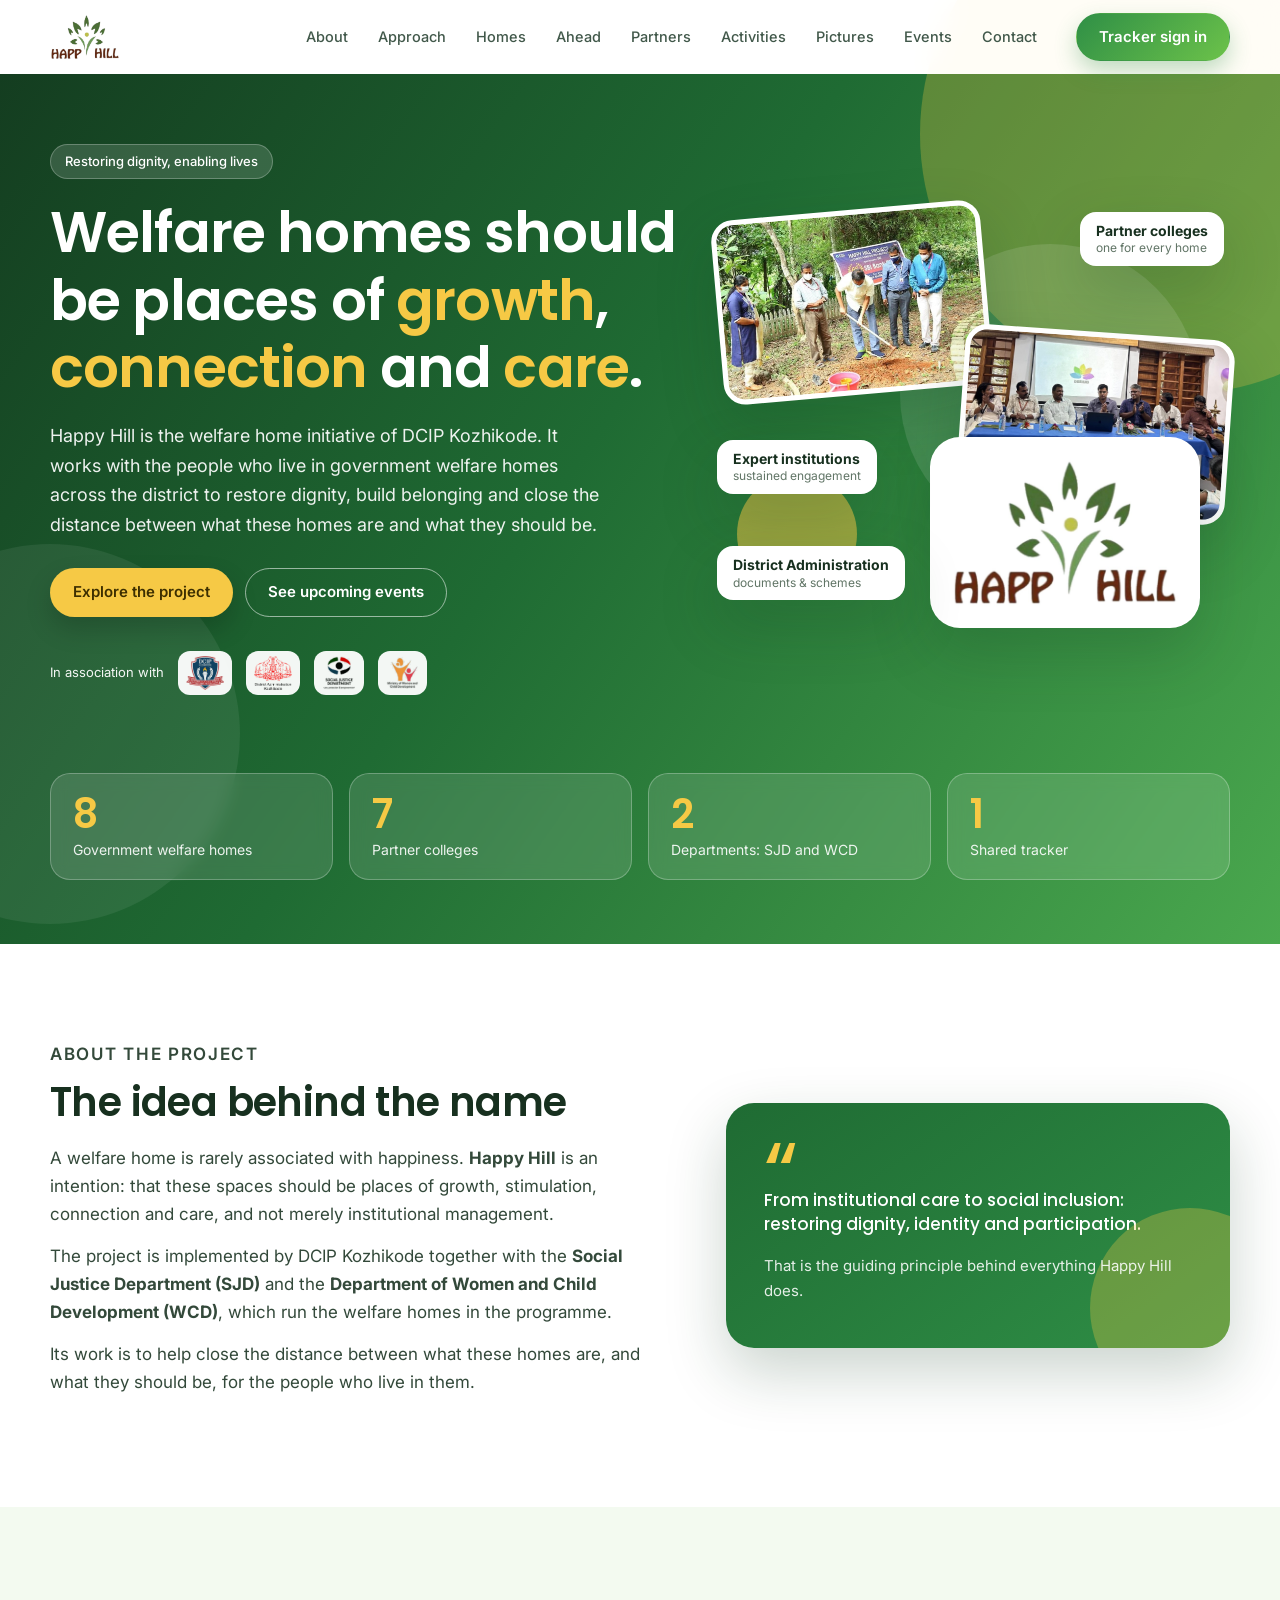
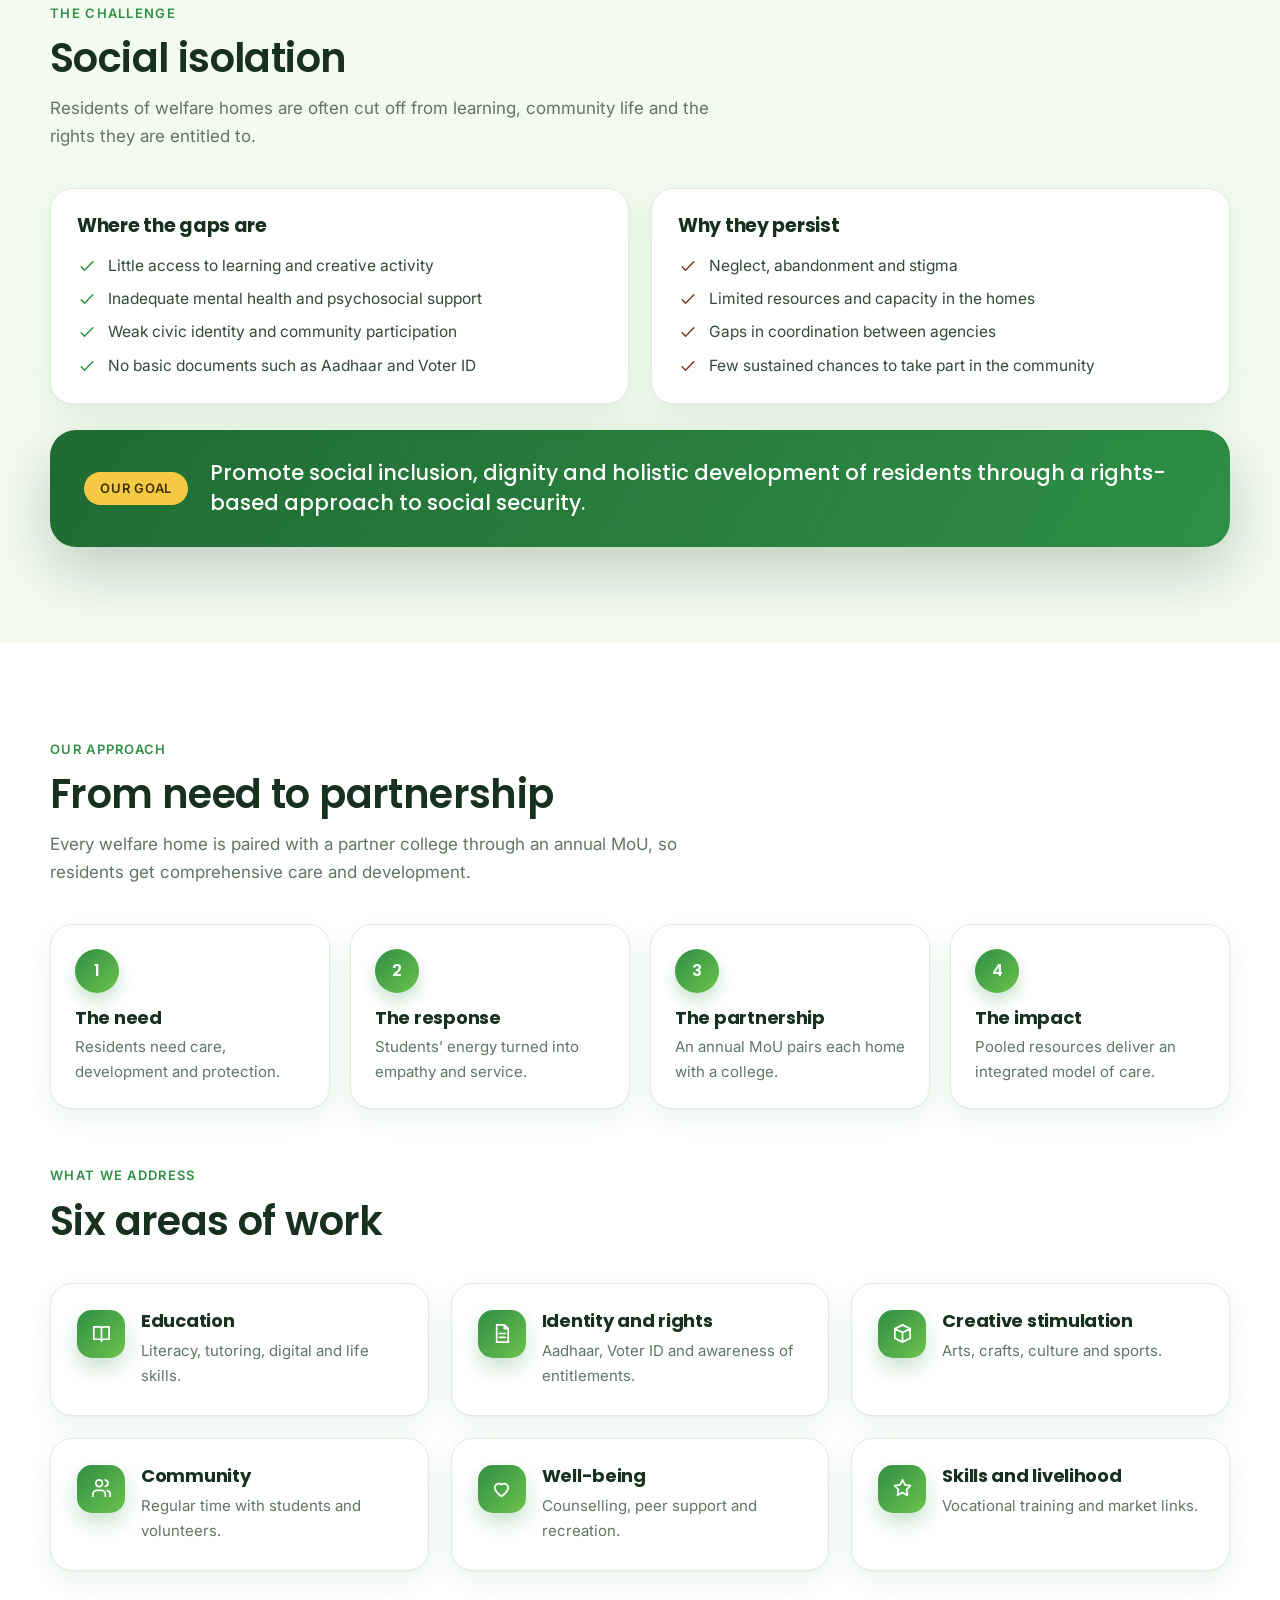
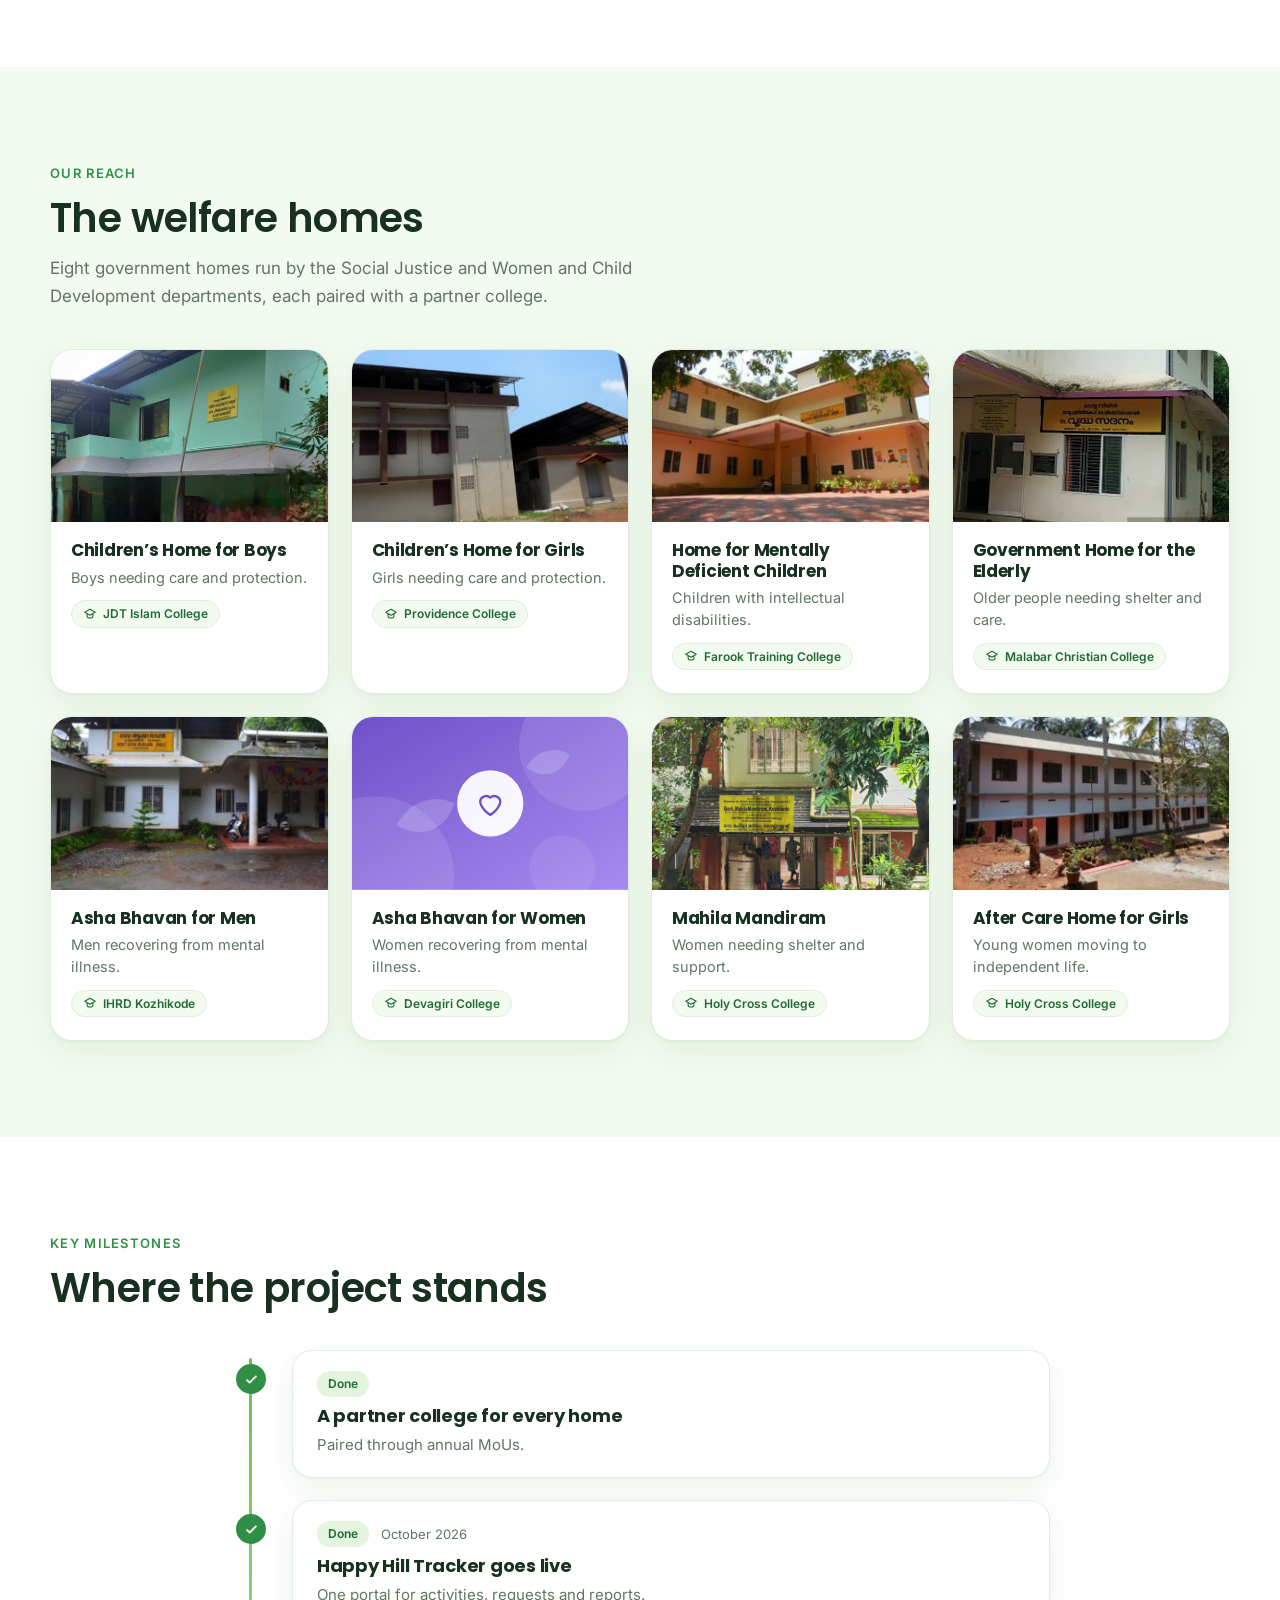
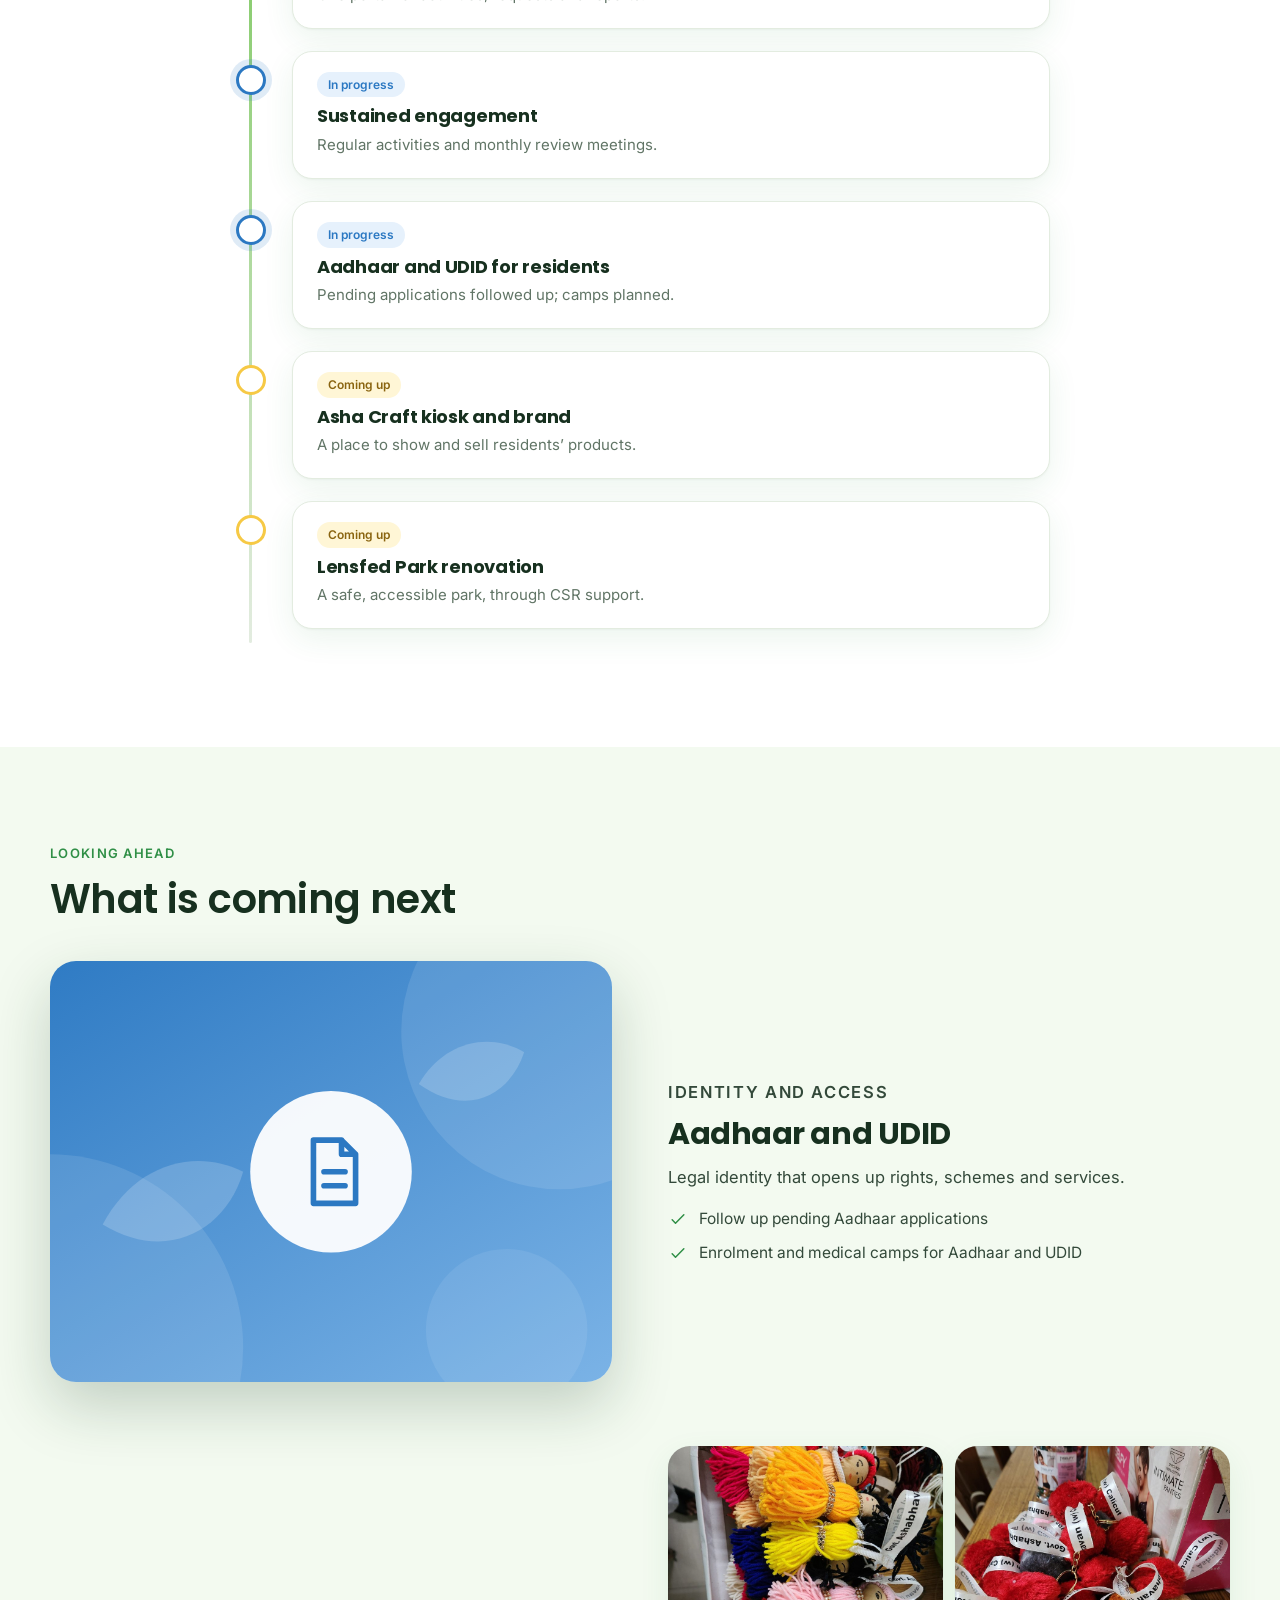
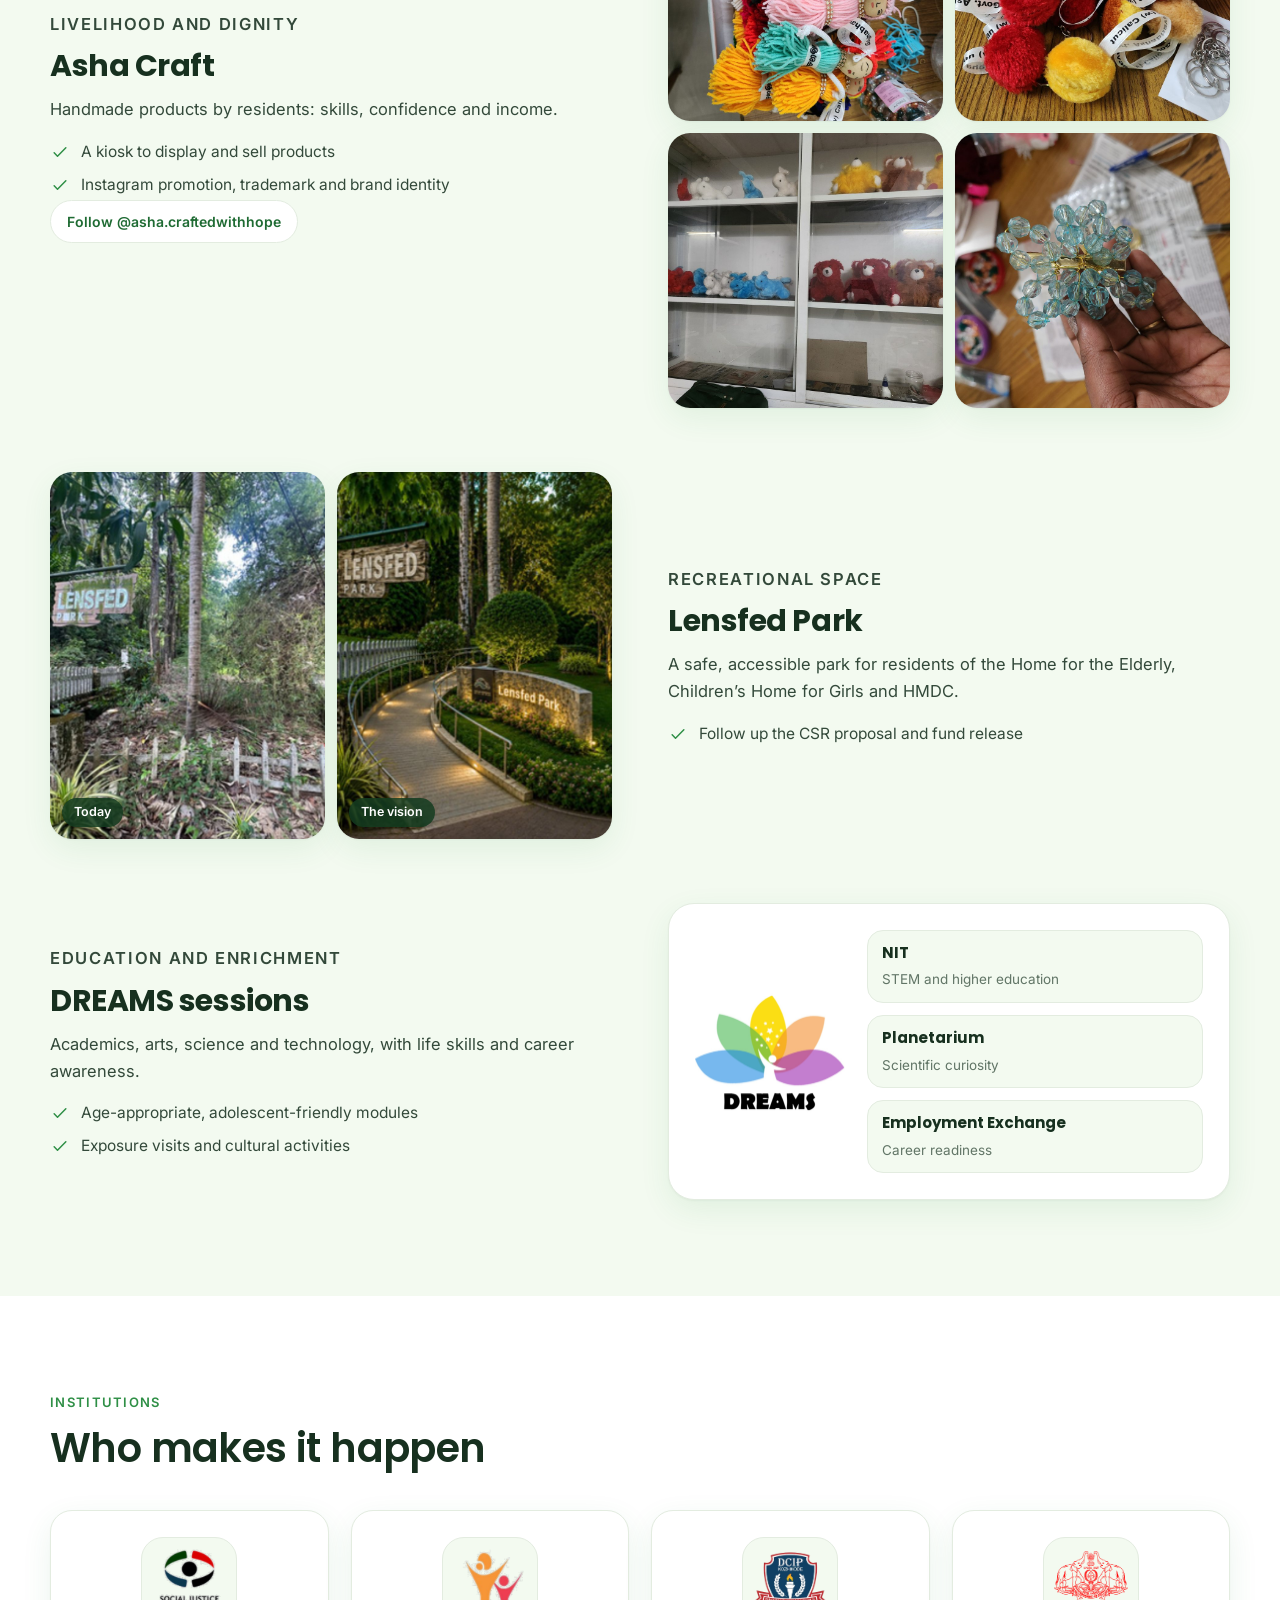
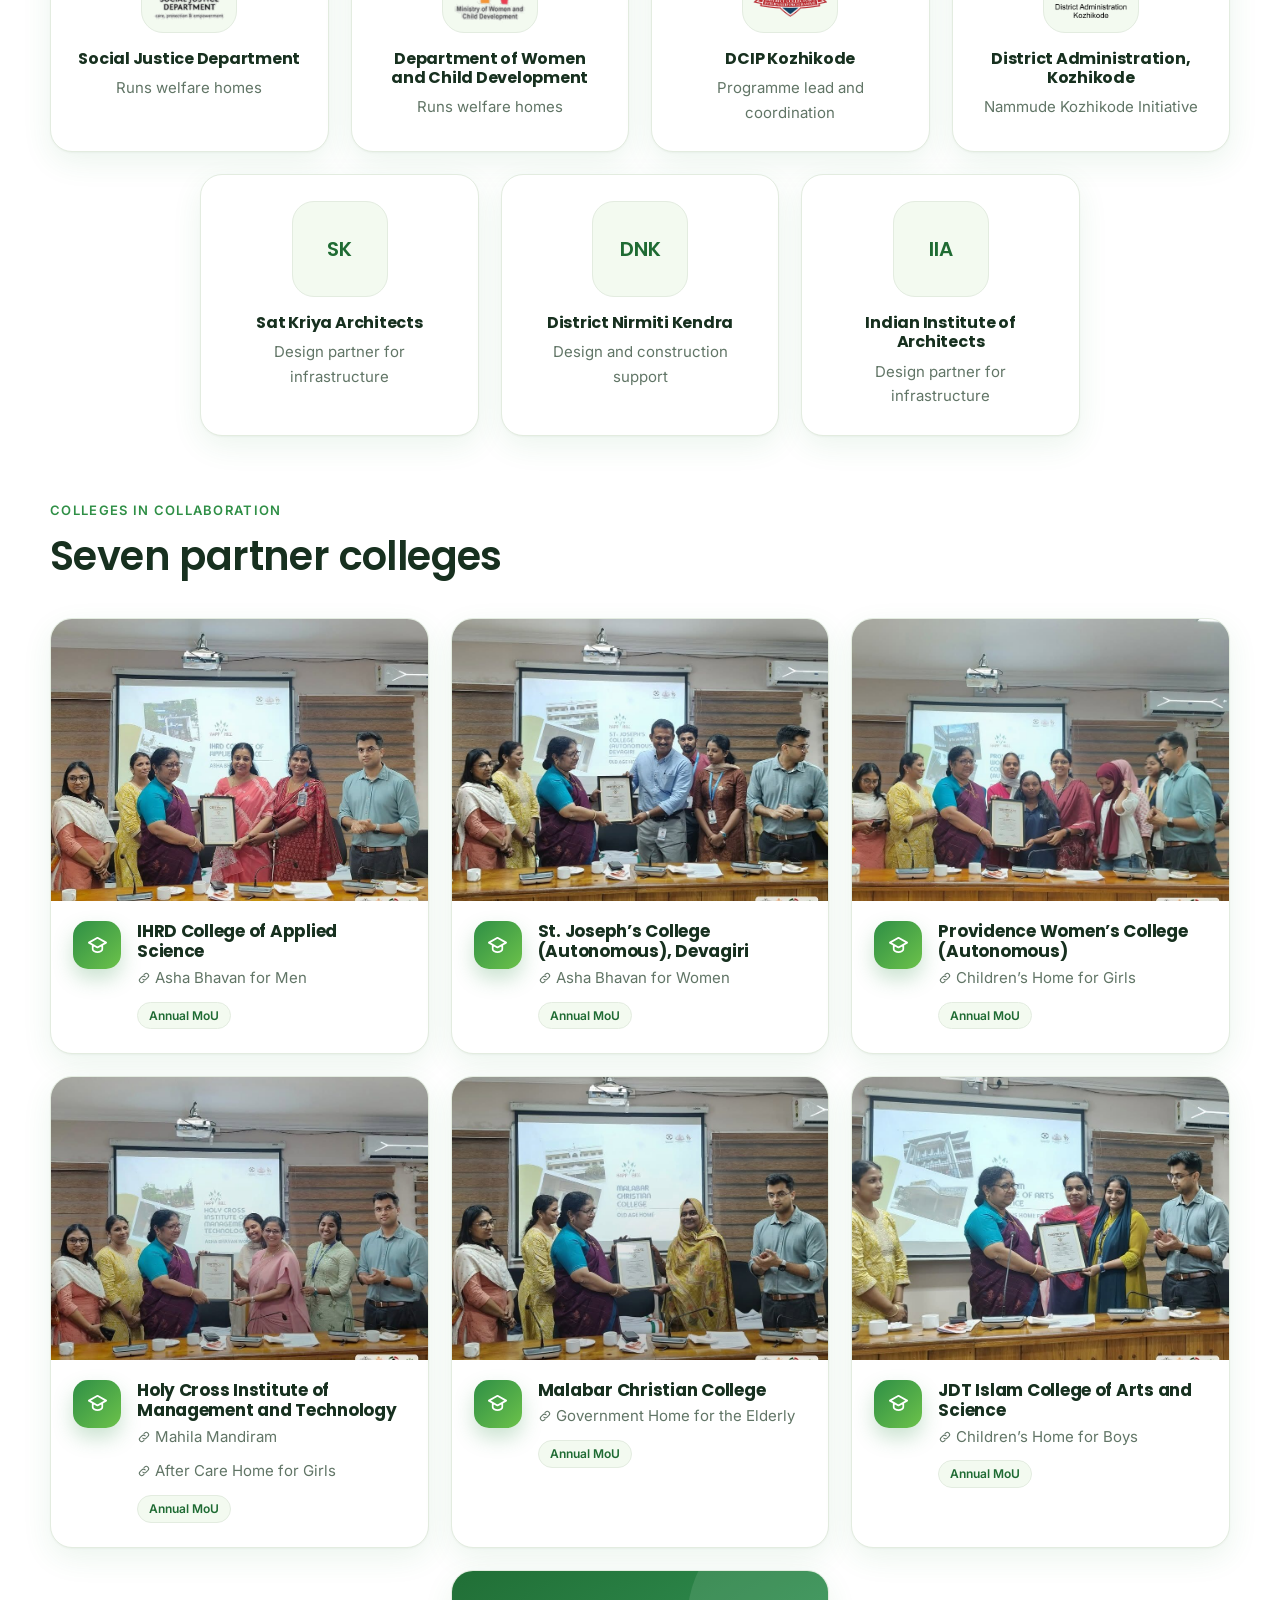
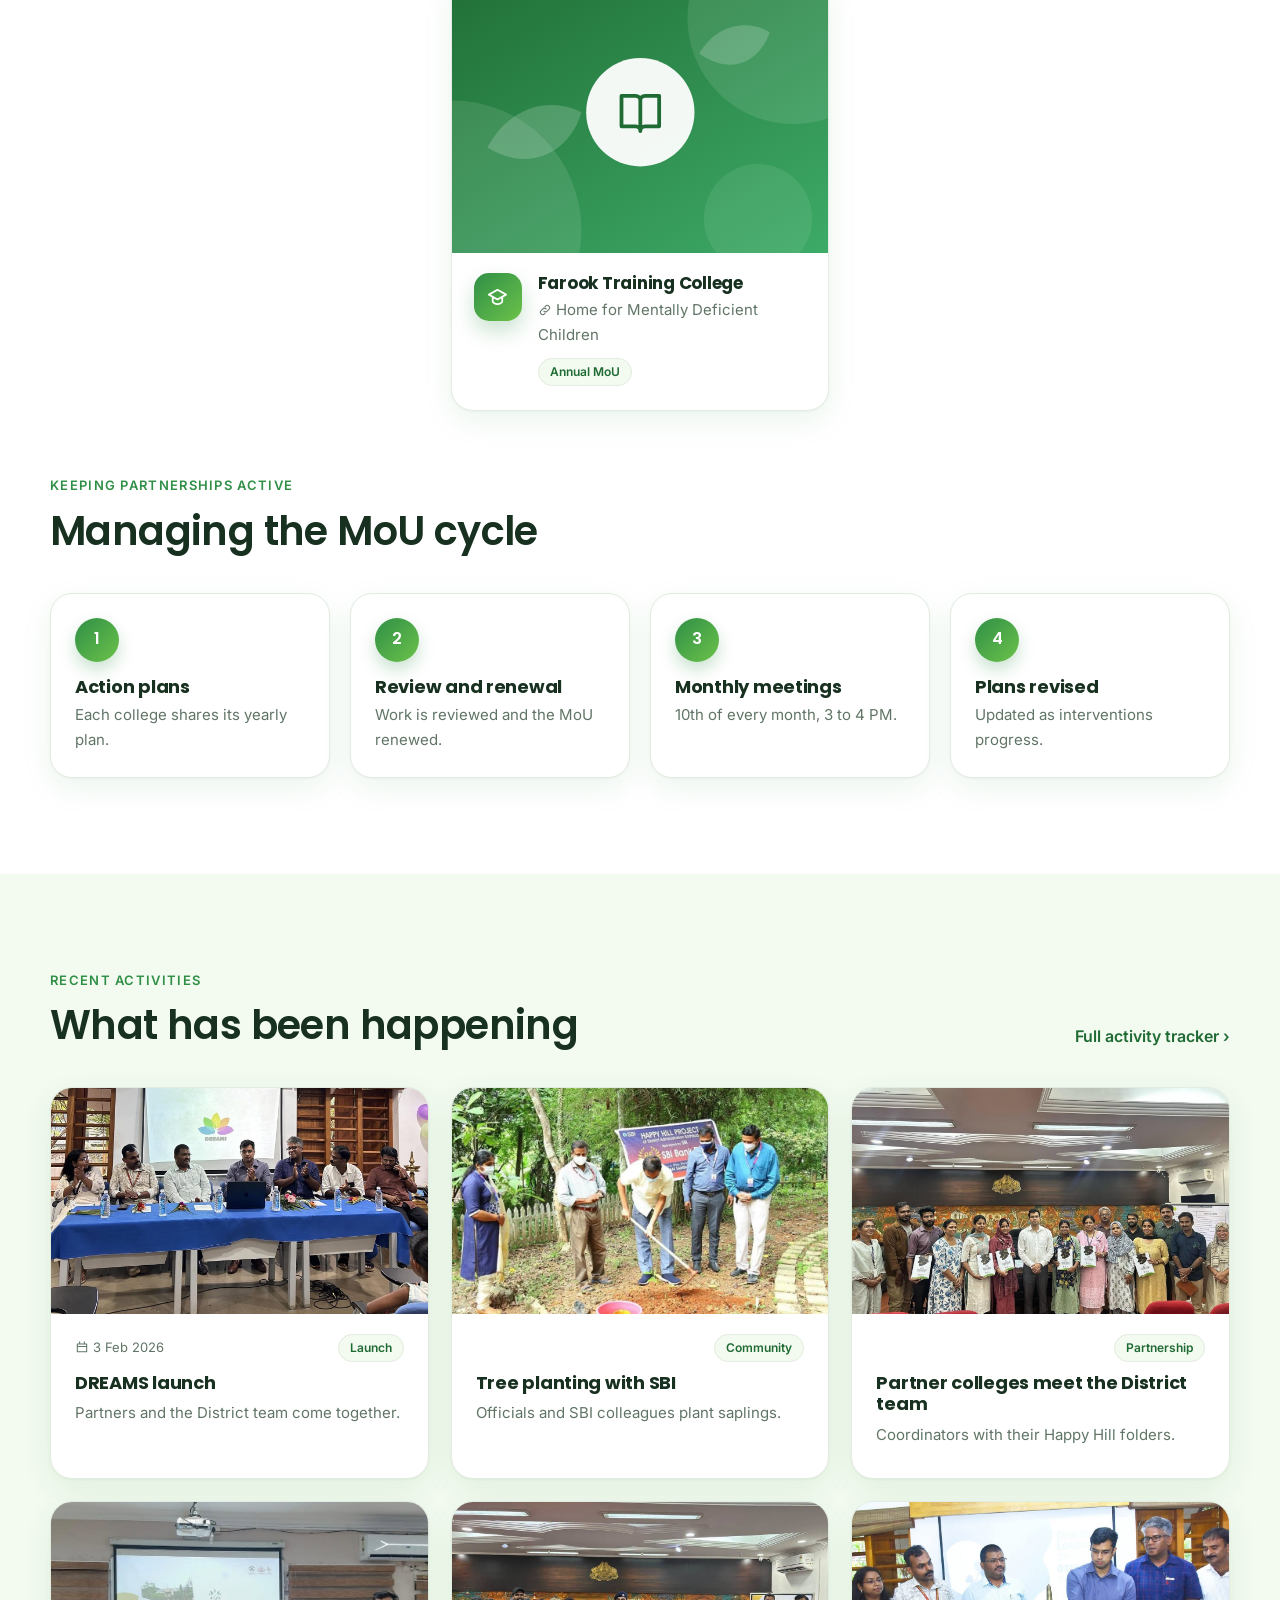
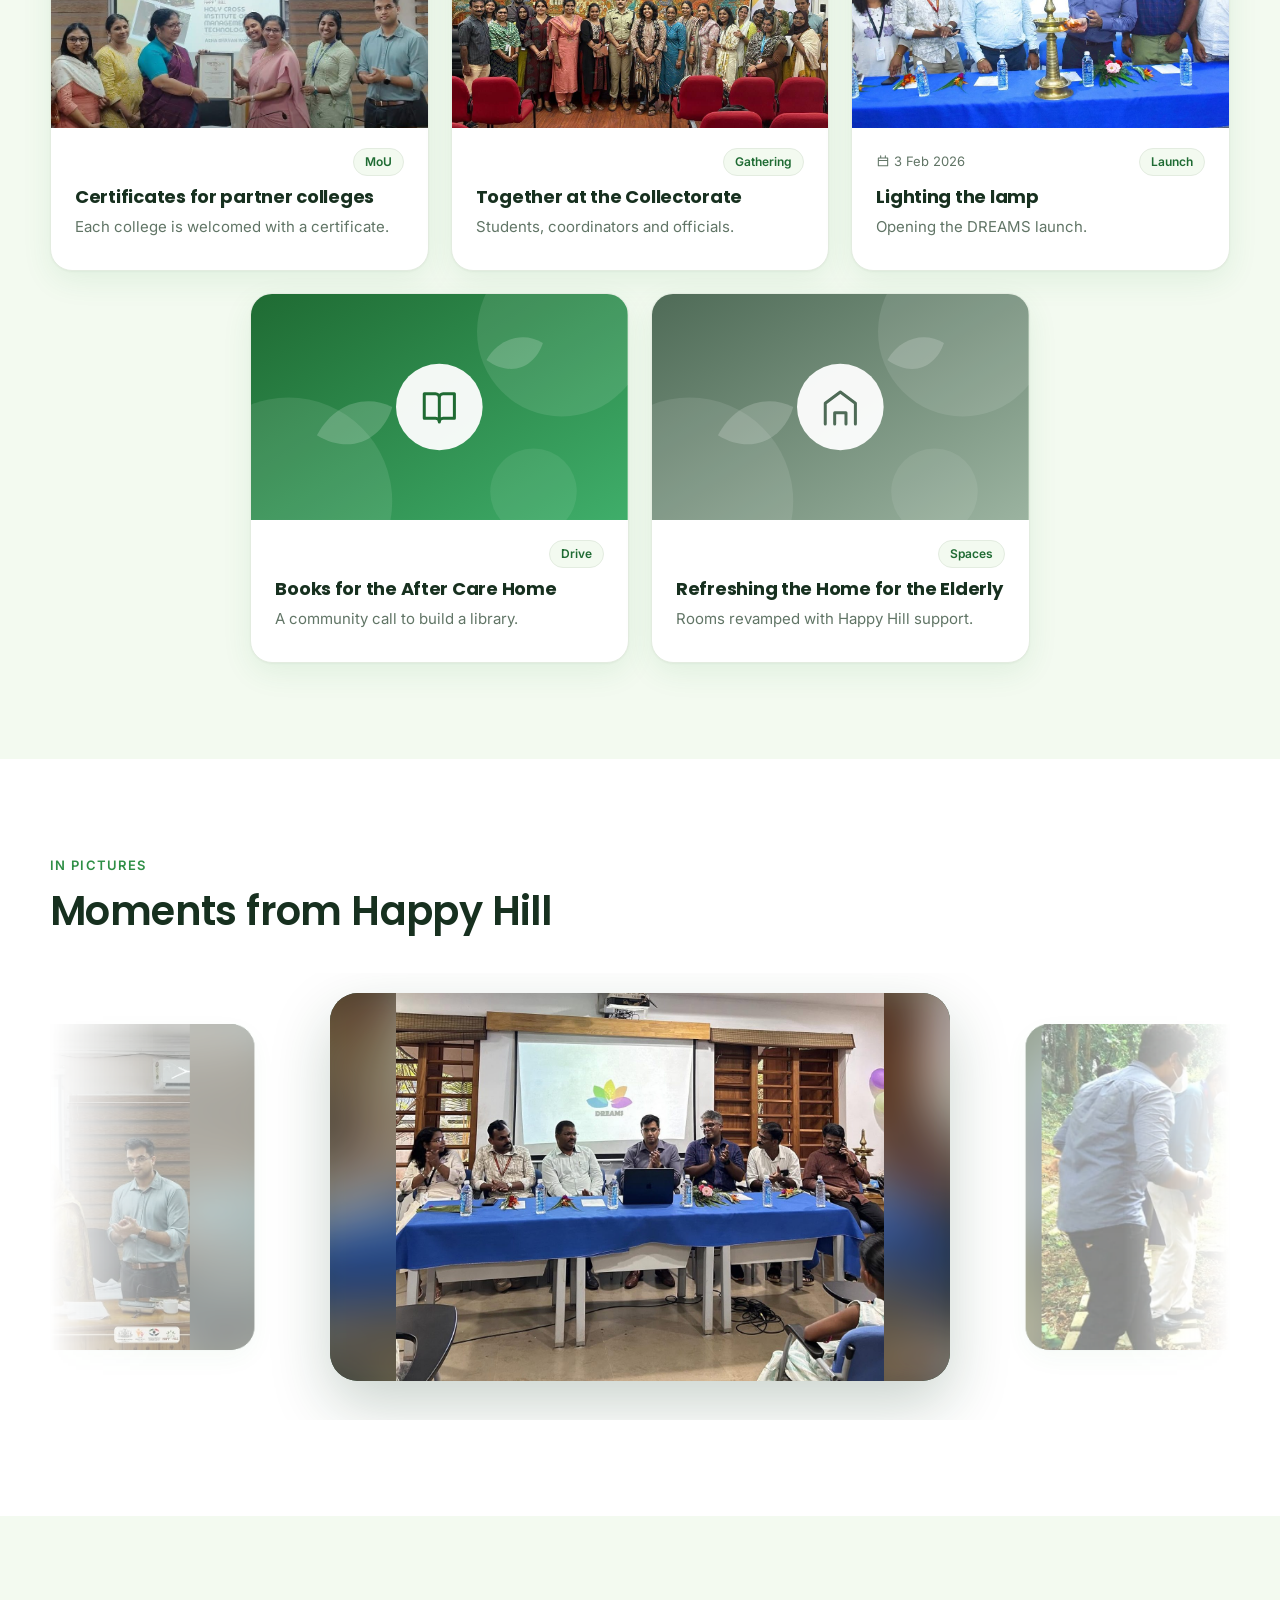
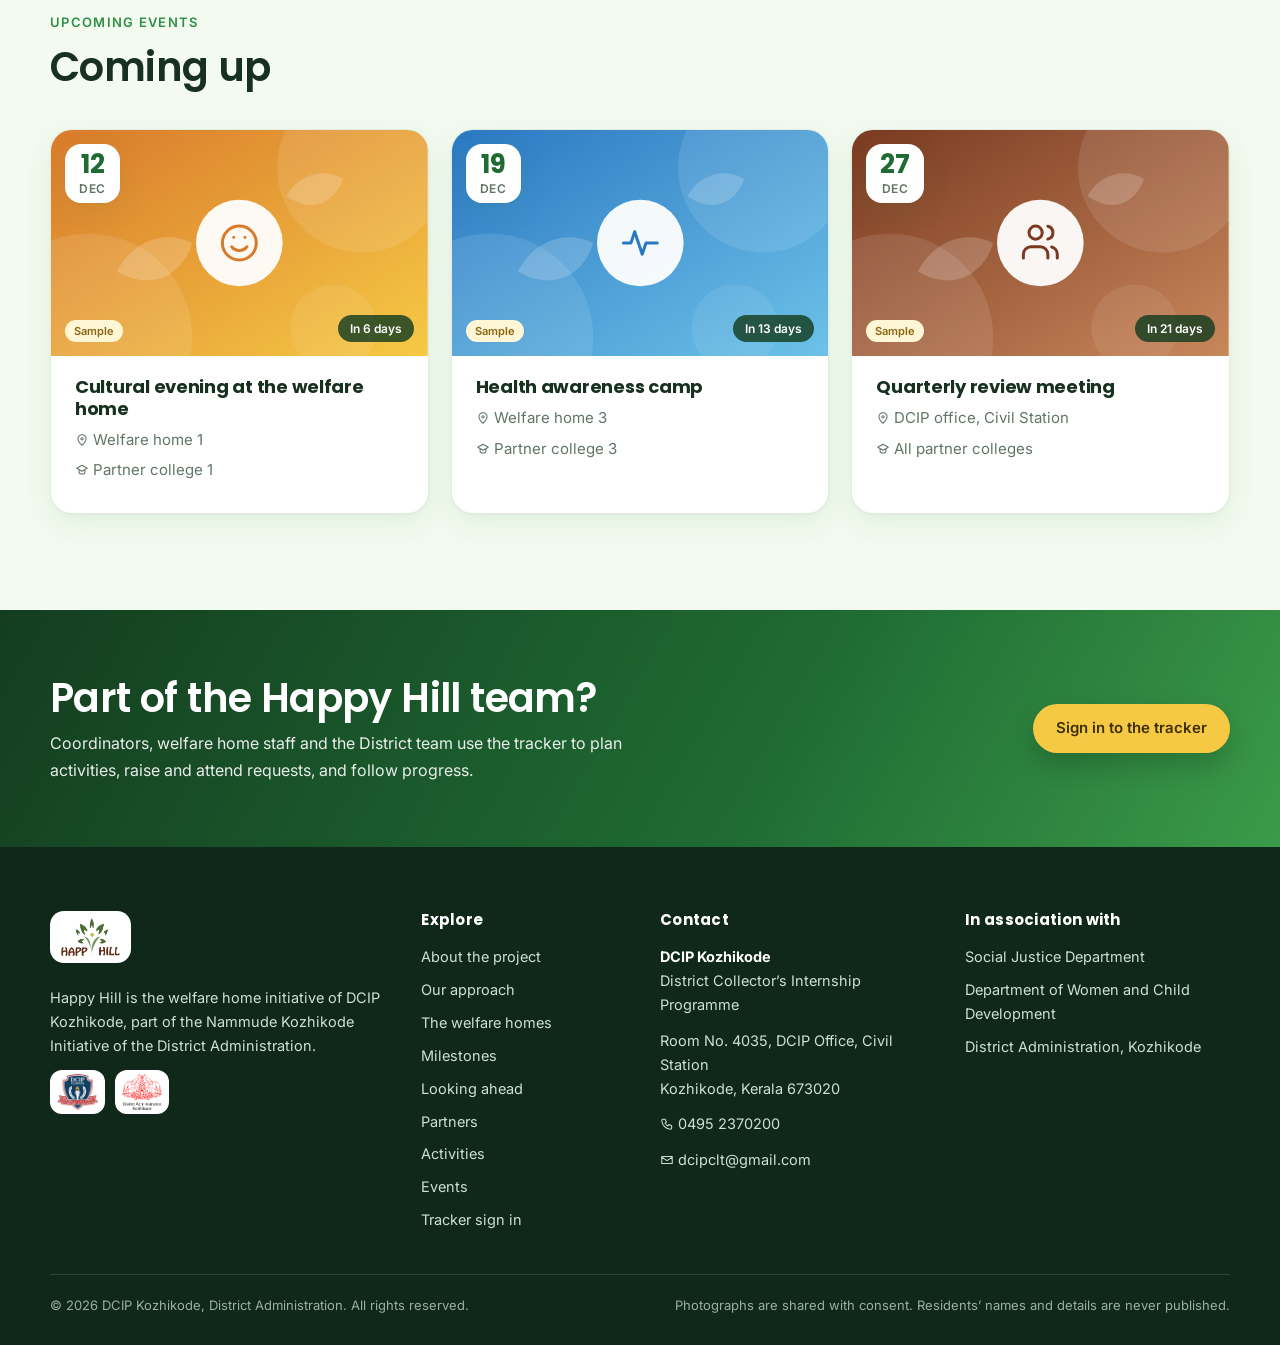
==== commit c28fff1c: "Home page: brief, crisp copy; contact email dcipclt@gmail.com and Room No. 4035 Co-Authored-By: Clau" ====
--- a/index.html
+++ b/index.html
@@ -103,12 +103,8 @@
   <!-- APPROACH -->
   <section class="sec" id="approach">
     <div class="wrap">
-      <div class="head reveal"><p class="kicker">Our approach</p><h2>From need to partnership</h2><p class="sub">A structured model in which every welfare home is paired with a partner college.</p></div>
+      <div class="head reveal"><p class="kicker">Our approach</p><h2>From need to partnership</h2><p class="sub" id="mou-line"></p></div>
       <div class="steps" id="steps"></div>
-      <div class="grid g2 mou-grid">
-        <article class="card reveal"><h3>Purpose of the MoU</h3><p id="mou-purpose"></p></article>
-        <article class="card reveal"><h3>Mobilising resources</h3><p id="mou-resources"></p></article>
-      </div>
       <div class="head reveal" style="margin-top:56px"><p class="kicker">What we address</p><h2>Six areas of work</h2></div>
       <div class="grid g3" id="components"></div>
     </div>
@@ -125,7 +121,7 @@
   <!-- MILESTONES -->
   <section class="sec" id="milestones">
     <div class="wrap">
-      <div class="head reveal"><p class="kicker">Key milestones</p><h2>Where the project stands</h2><p class="sub">From the partnership model to better spaces for residents.</p></div>
+      <div class="head reveal"><p class="kicker">Key milestones</p><h2>Where the project stands</h2></div>
       <ol class="timeline" id="timeline"></ol>
     </div>
   </section>
@@ -133,7 +129,7 @@
   <!-- LOOKING AHEAD -->
   <section class="sec tint" id="ahead">
     <div class="wrap">
-      <div class="head reveal"><p class="kicker">Looking ahead</p><h2>What is coming next</h2><p class="sub">Four pieces of work that will shape the next phase.</p></div>
+      <div class="head reveal"><p class="kicker">Looking ahead</p><h2>What is coming next</h2></div>
       <div id="ahead-rows"></div>
     </div>
   </section>
@@ -141,14 +137,13 @@
   <!-- PARTNERS -->
   <section class="sec" id="partners">
     <div class="wrap">
-      <div class="head reveal"><p class="kicker">Institutions</p><h2>Who makes it happen</h2><p class="sub">Government departments, the District Administration and design partners.</p></div>
+      <div class="head reveal"><p class="kicker">Institutions</p><h2>Who makes it happen</h2></div>
       <div class="grid g4 centered" id="institutions"></div>
-      <div class="reveal also"><b>Also on board</b><div class="tags" id="stakeholders"></div></div>
-
-      <div class="head reveal" style="margin-top:64px"><p class="kicker">Colleges in collaboration</p><h2>Seven partner colleges</h2><p class="sub">Each college is assigned to a welfare home through an annual MoU.</p></div>
+
+      <div class="head reveal" style="margin-top:64px"><p class="kicker">Colleges in collaboration</p><h2>Seven partner colleges</h2></div>
       <div class="grid g3 centered" id="colleges"></div>
 
-      <div class="head reveal" style="margin-top:64px"><p class="kicker">Keeping partnerships active</p><h2>Managing the MoU cycle</h2><p class="sub">A yearly cycle keeps each partner college accountable and aligned with its home. The Happy Hill Tracker is built to support it.</p></div>
+      <div class="head reveal" style="margin-top:64px"><p class="kicker">Keeping partnerships active</p><h2>Managing the MoU cycle</h2></div>
       <div class="steps cycle" id="cycle"></div>
     </div>
   </section>
@@ -164,7 +159,7 @@
   <!-- PICTURES -->
   <section class="sec" id="pictures">
     <div class="wrap">
-      <div class="head reveal"><p class="kicker">In pictures</p><h2>Moments from Happy Hill</h2><p class="sub">A look at the people and moments behind the project.</p></div>
+      <div class="head reveal"><p class="kicker">In pictures</p><h2>Moments from Happy Hill</h2></div>
       <div class="slider" id="slider" role="region" aria-roledescription="carousel" aria-label="Photographs from Happy Hill"><div class="track" id="track"></div></div>
     </div>
   </section>
@@ -172,7 +167,7 @@
   <!-- EVENTS -->
   <section class="sec tint" id="events">
     <div class="wrap">
-      <div class="head reveal"><p class="kicker">Upcoming events</p><h2>Coming up</h2><p class="sub">Open to partner colleges, welfare homes and the District team.</p></div>
+      <div class="head reveal"><p class="kicker">Upcoming events</p><h2>Coming up</h2></div>
       <div class="grid g3" id="event-cards"></div>
     </div>
   </section>
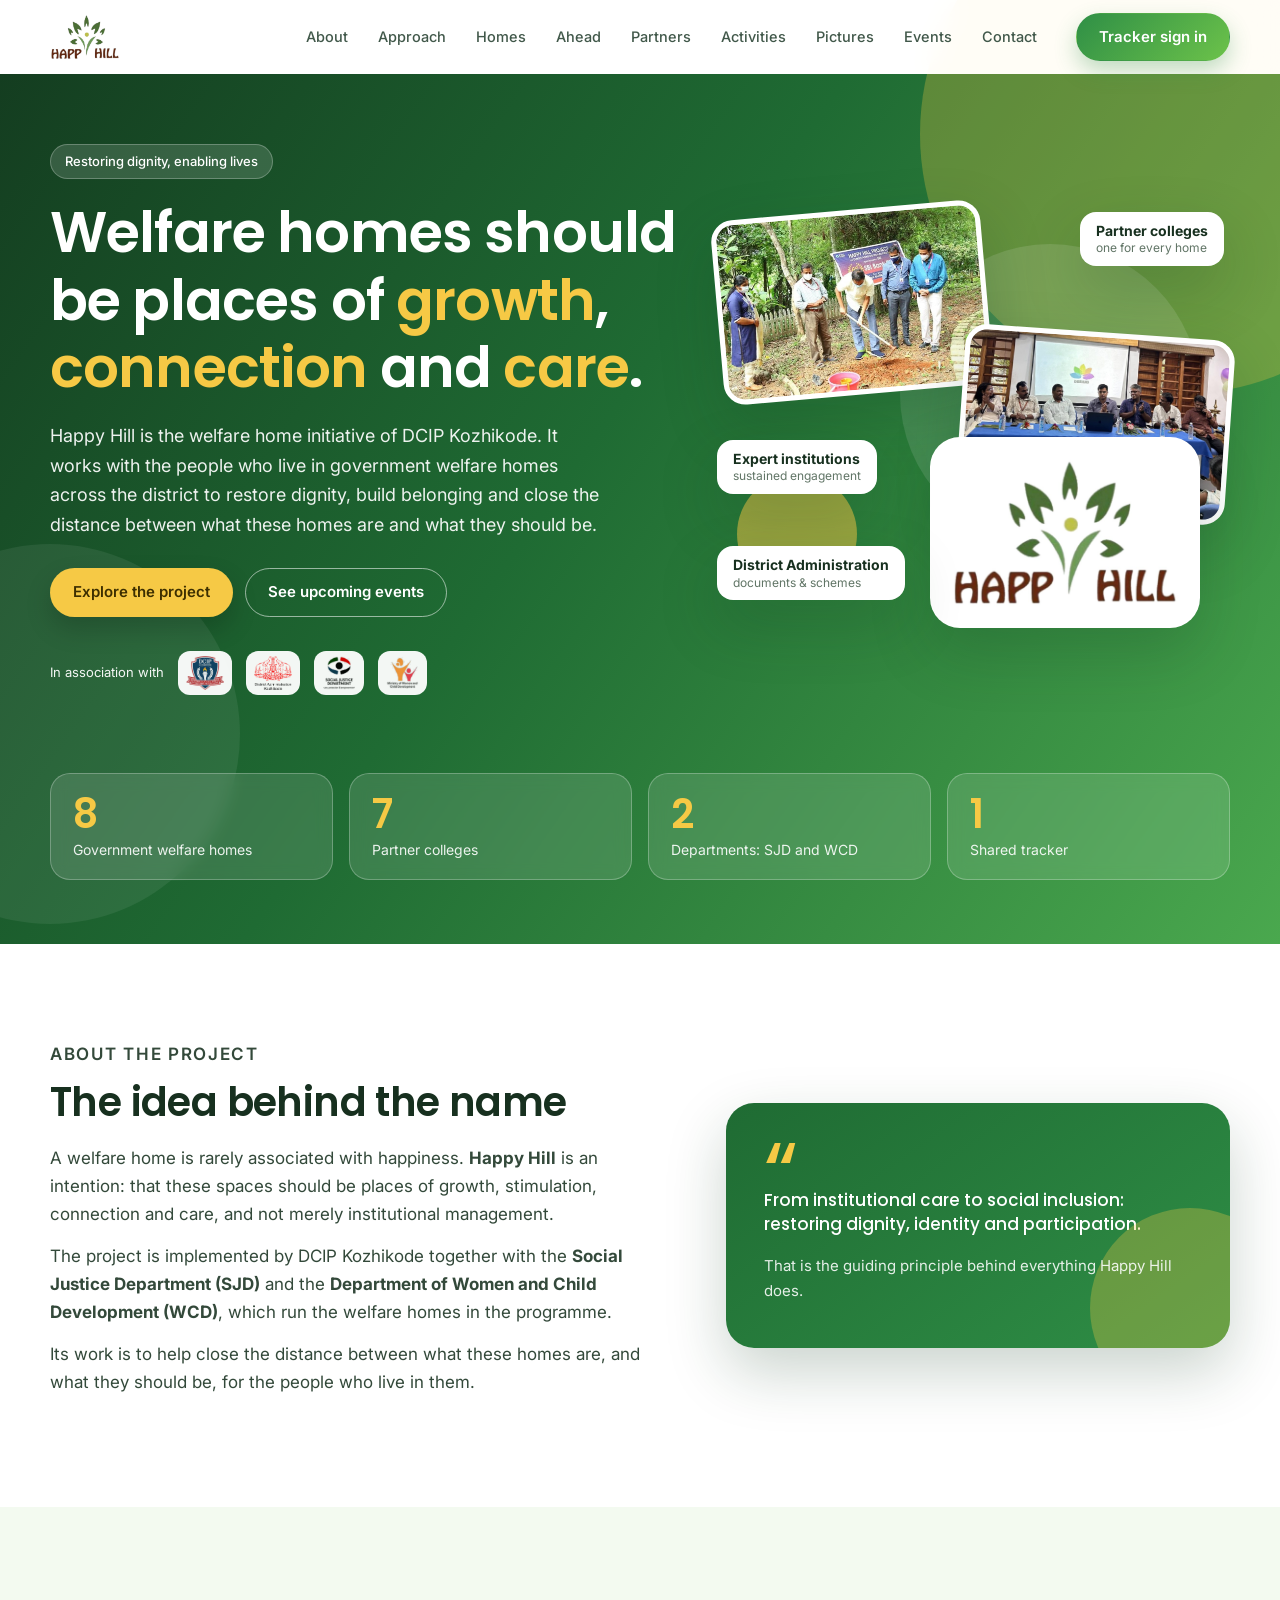
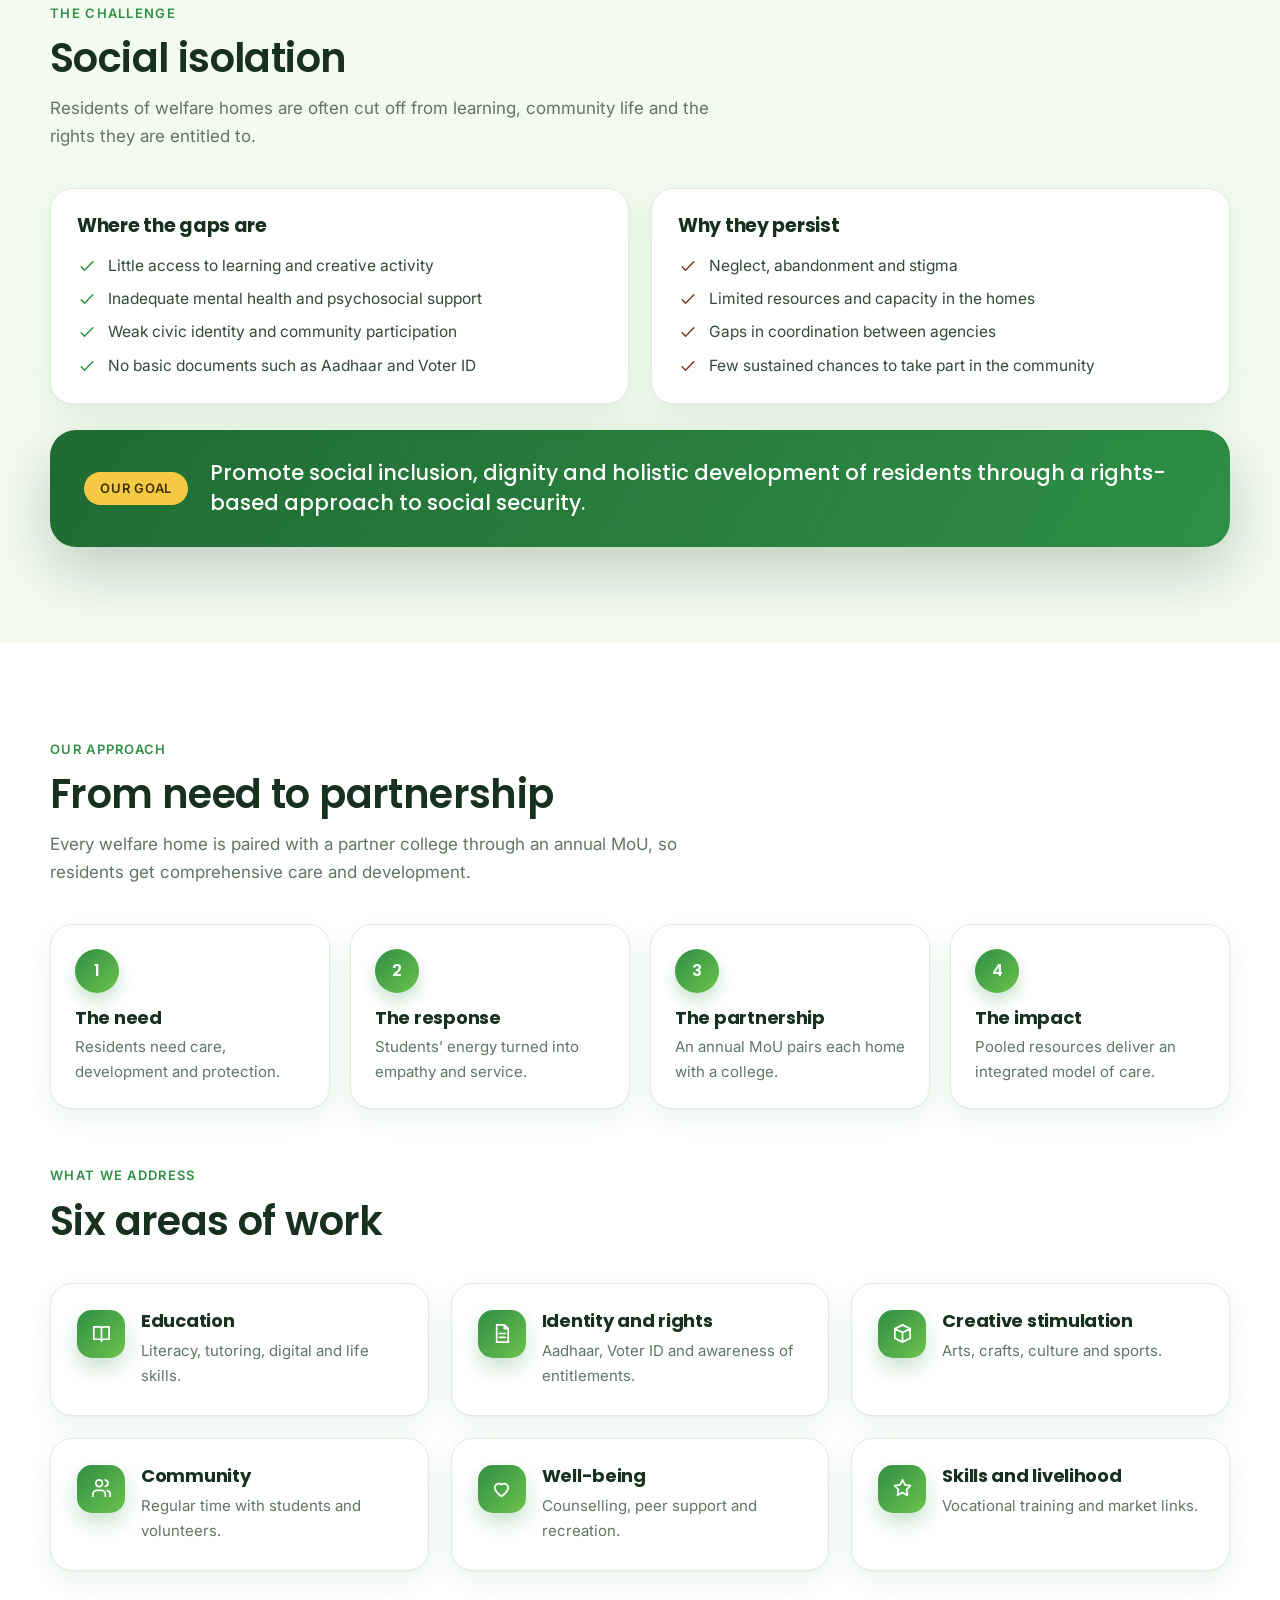
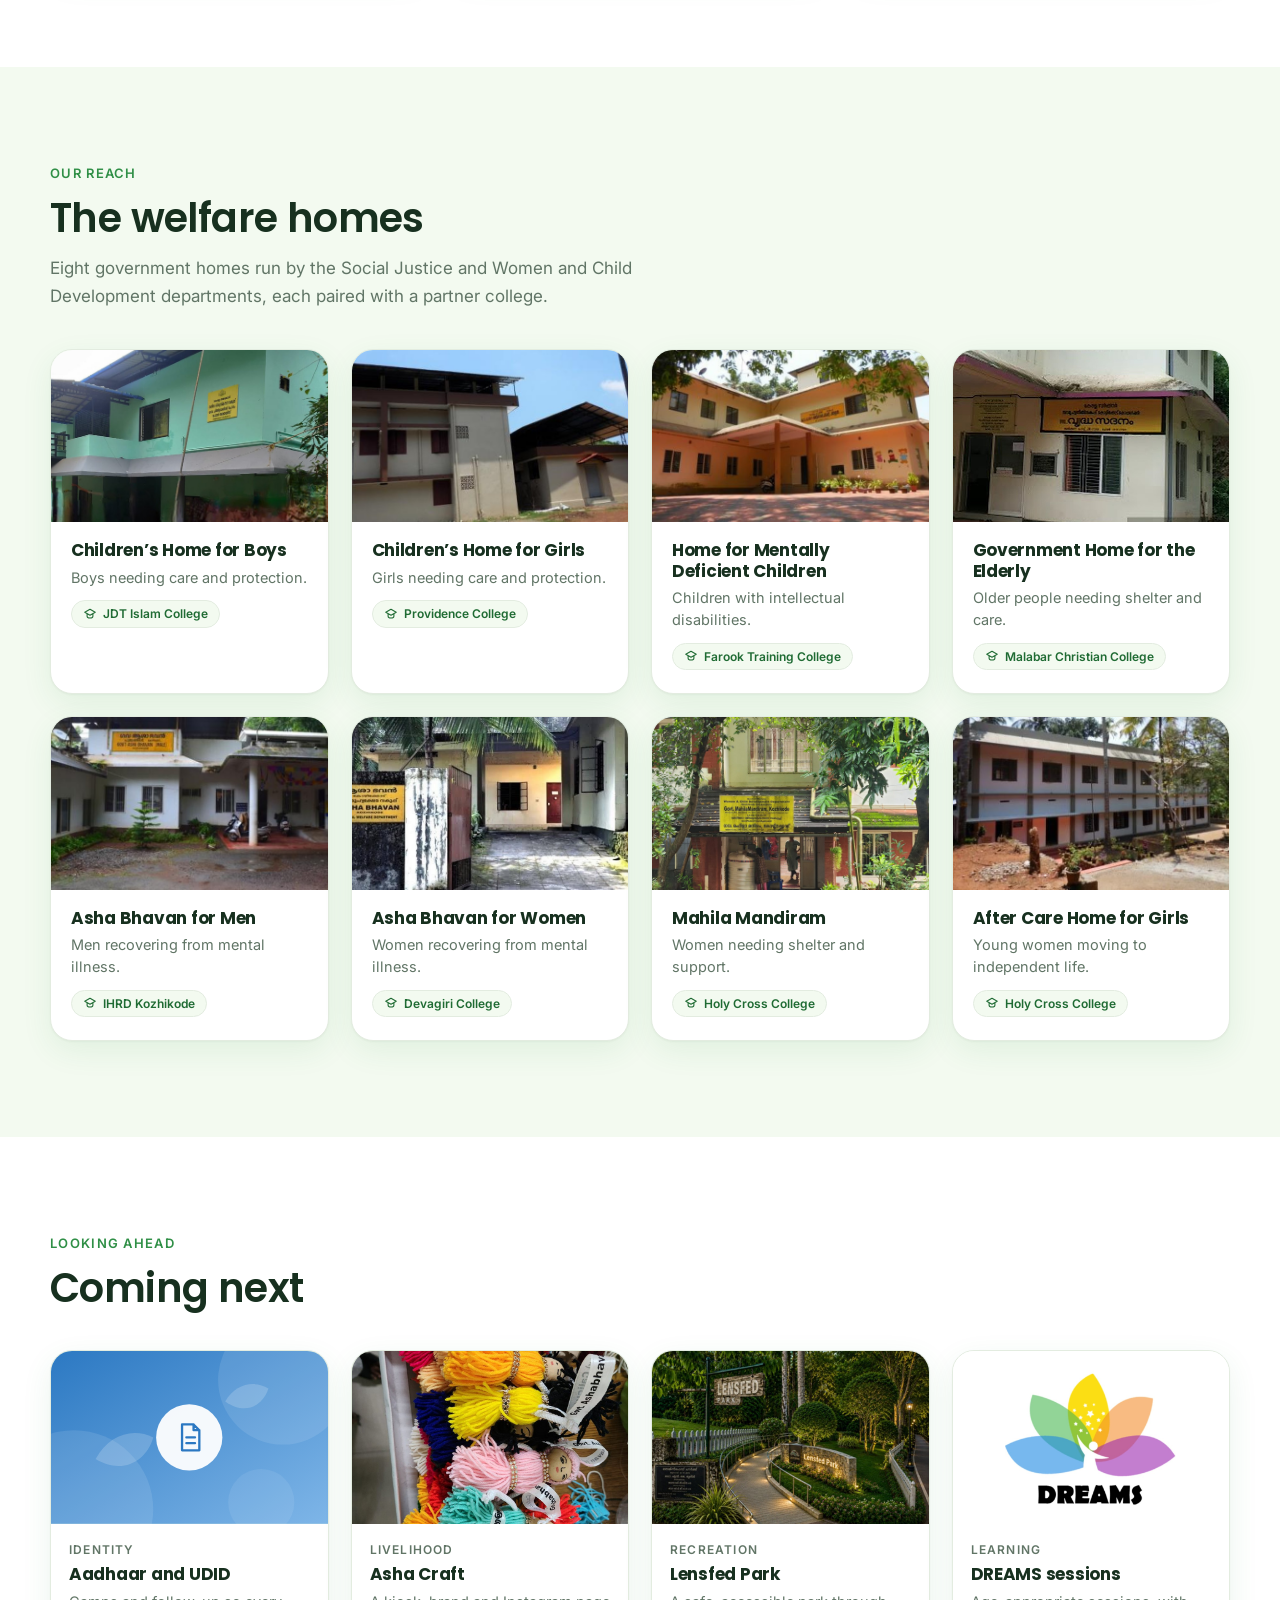
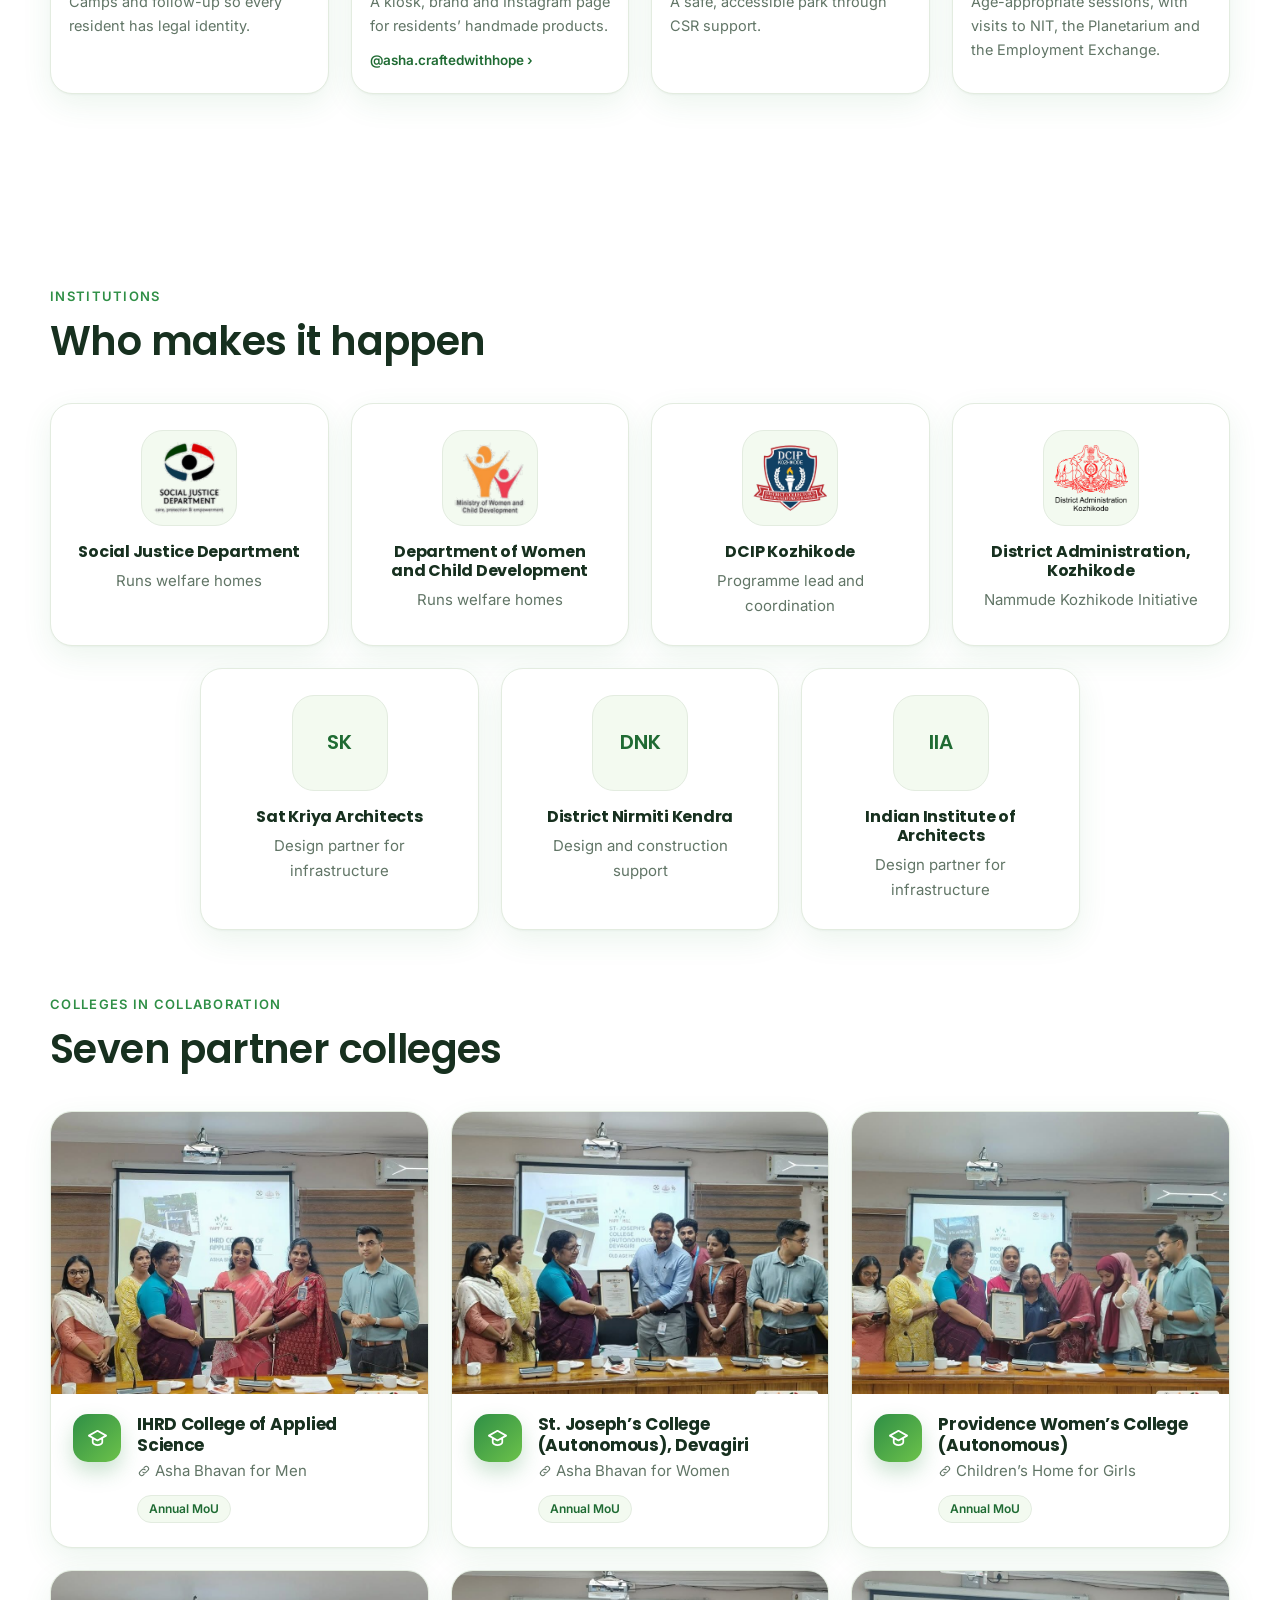
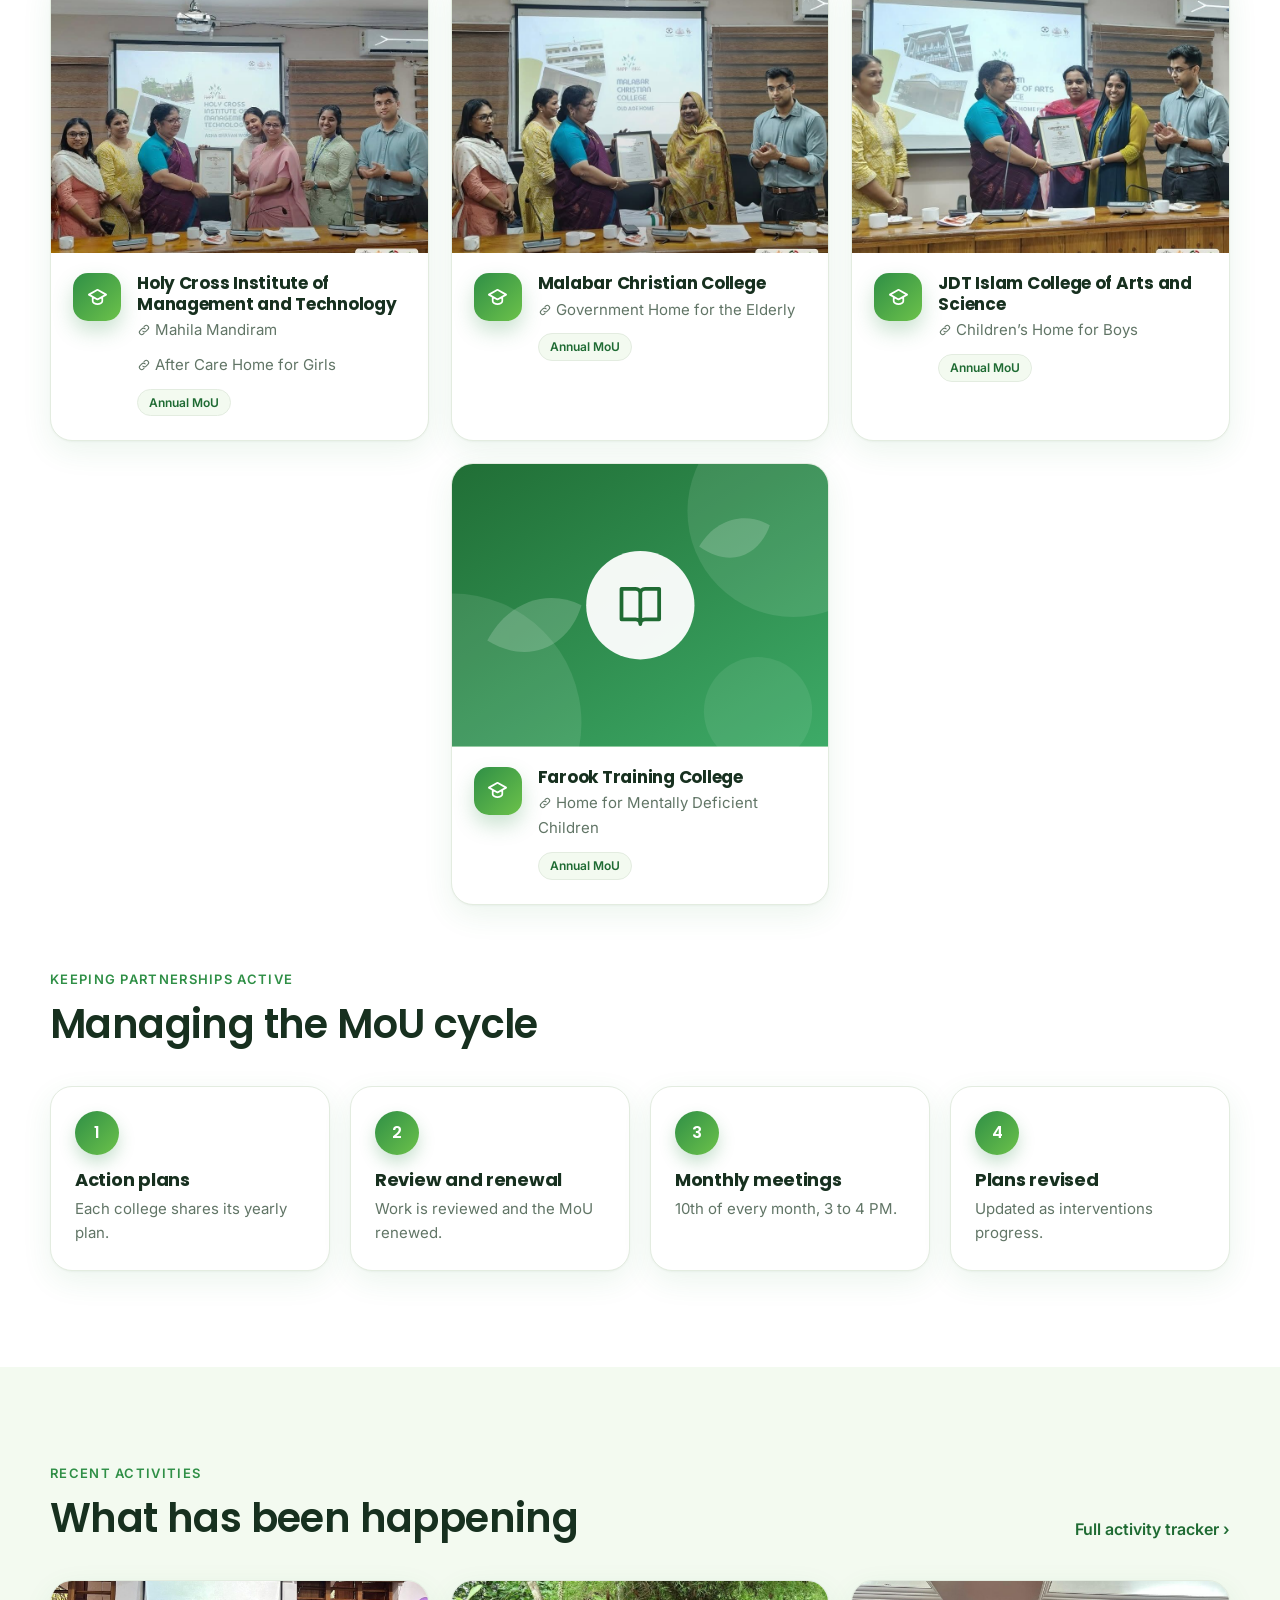
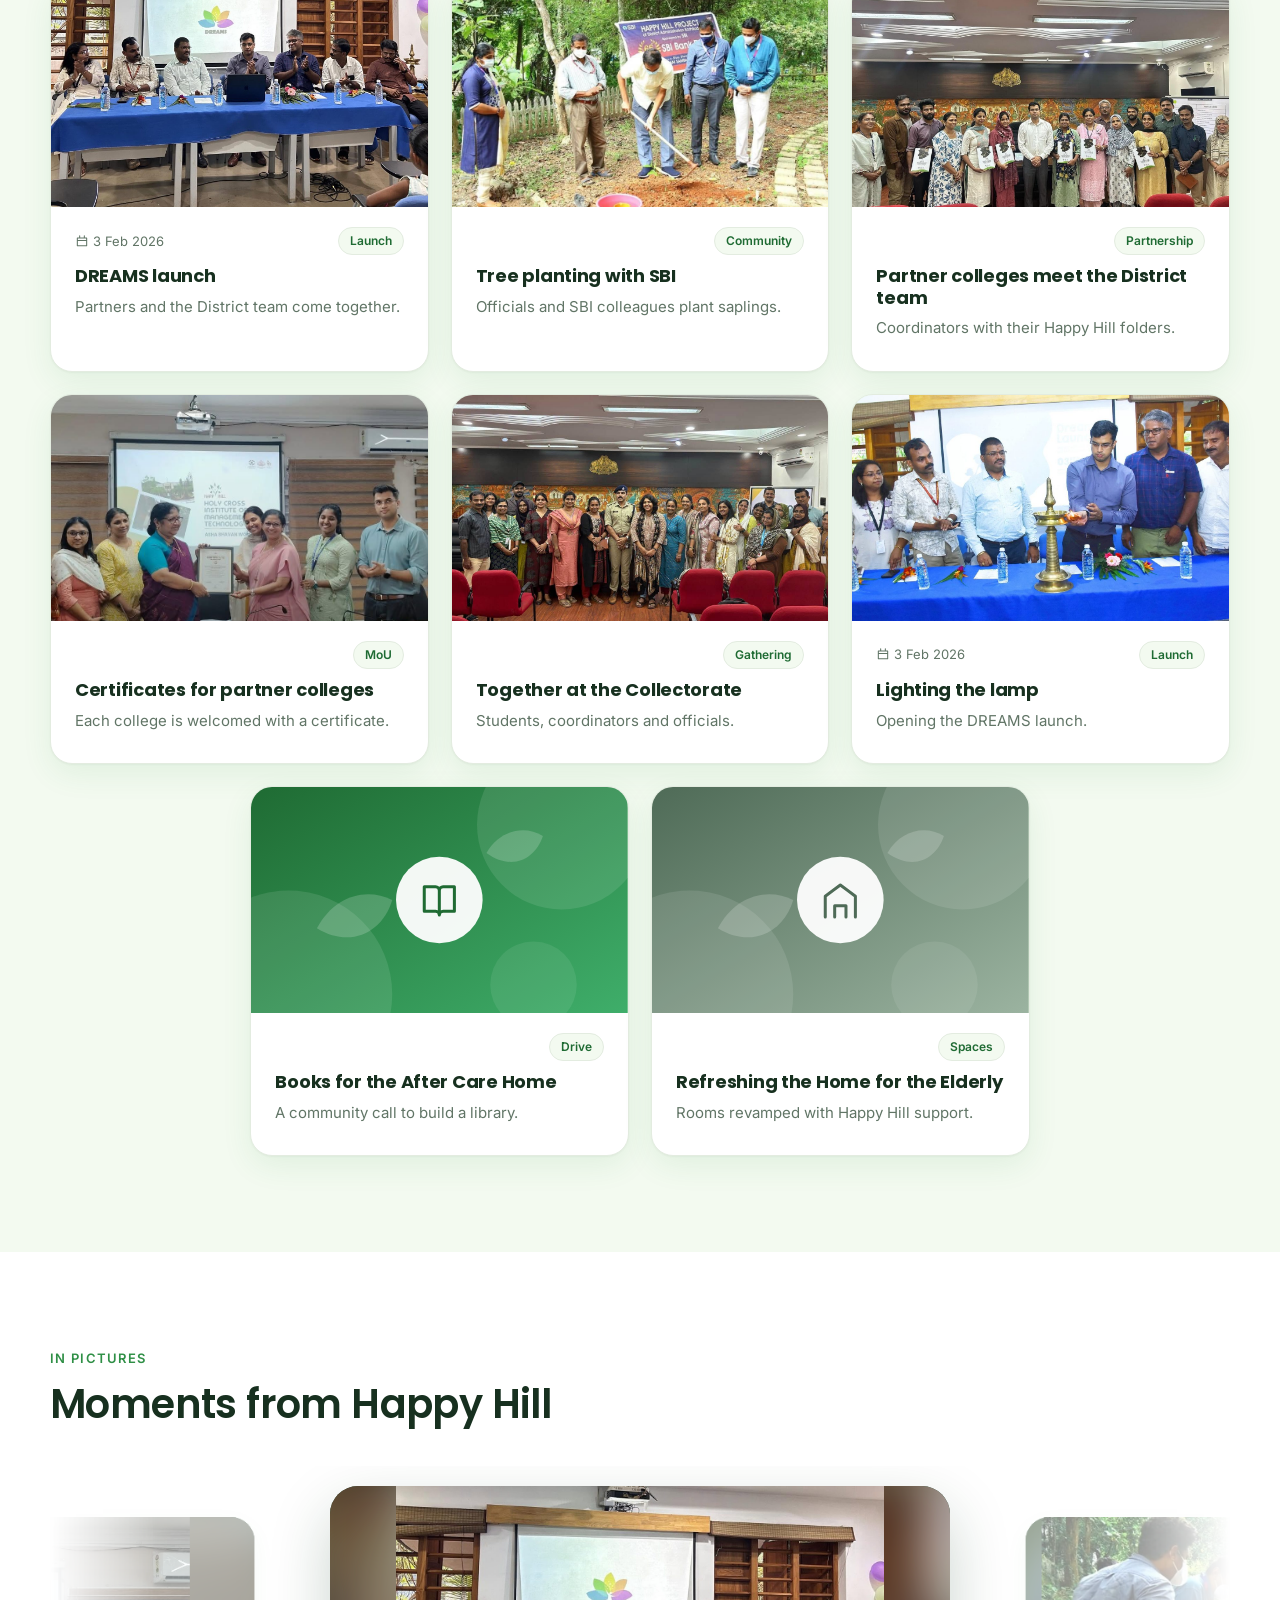
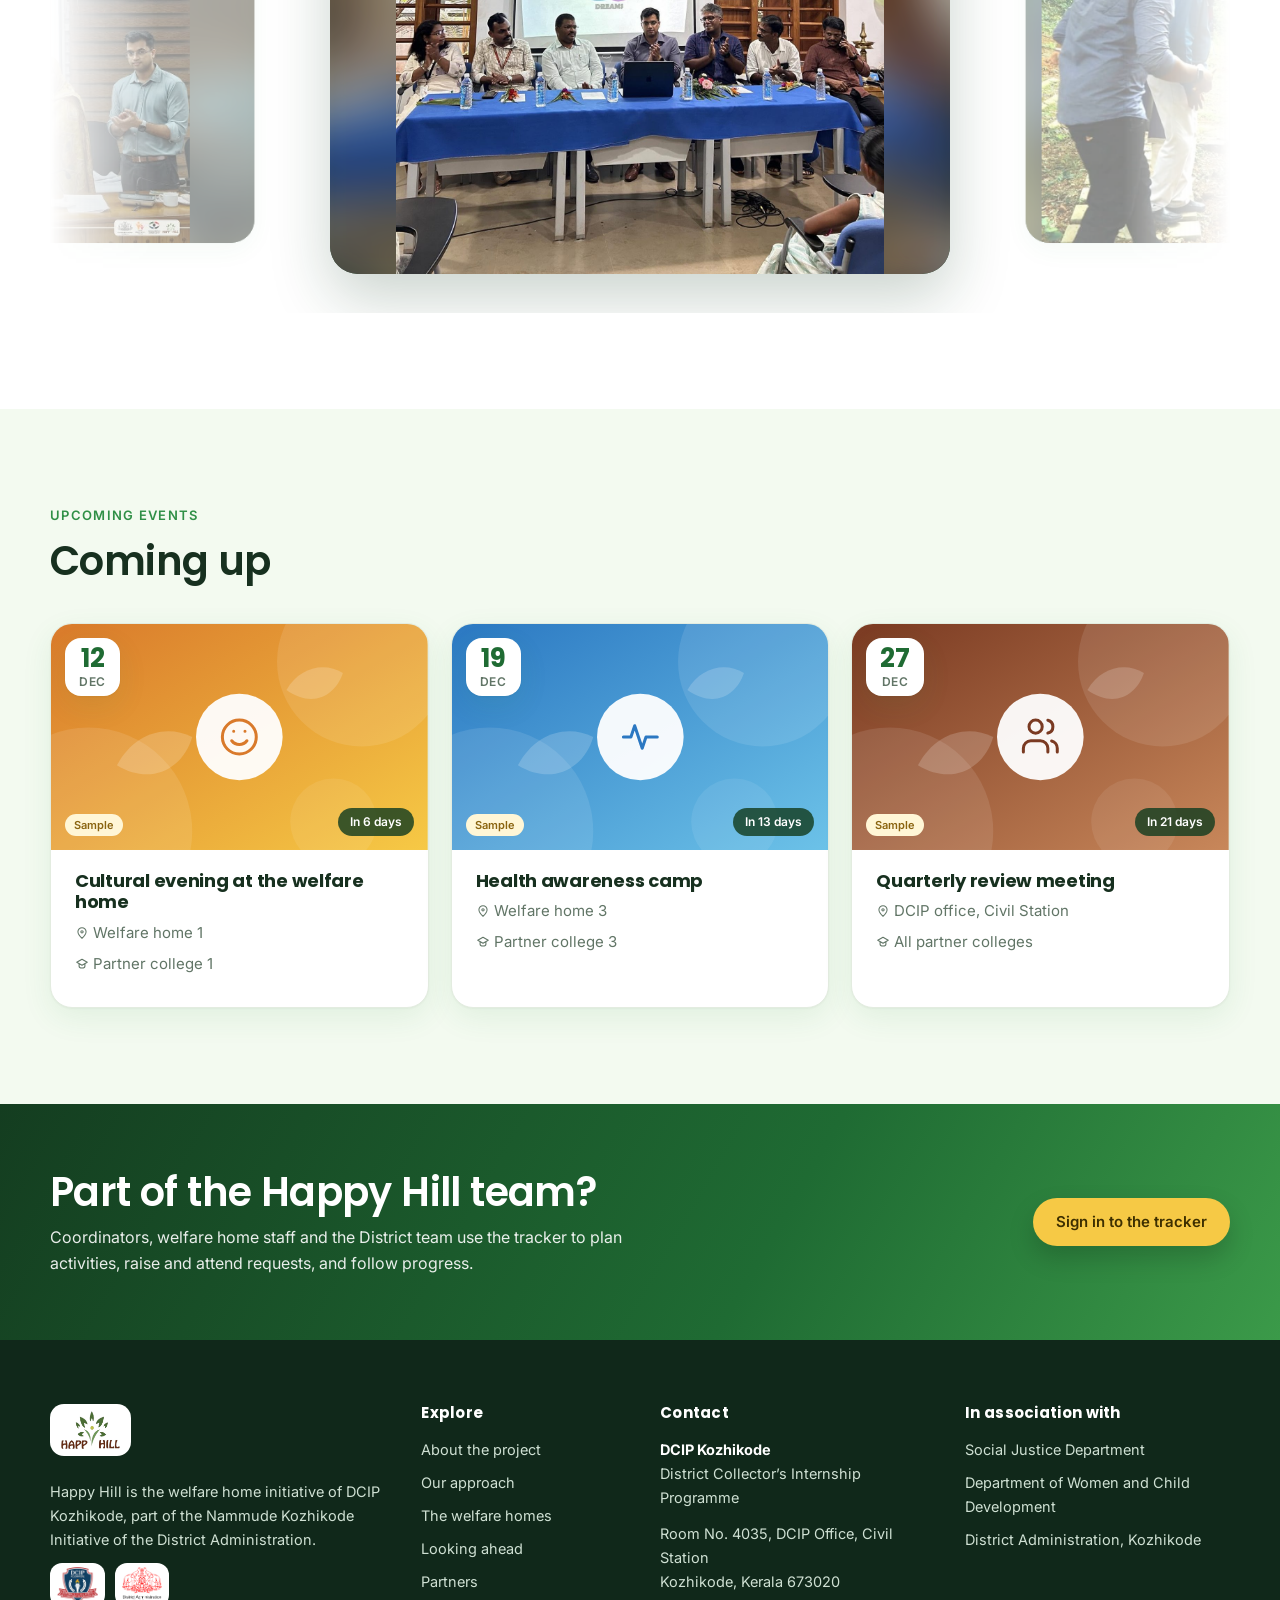
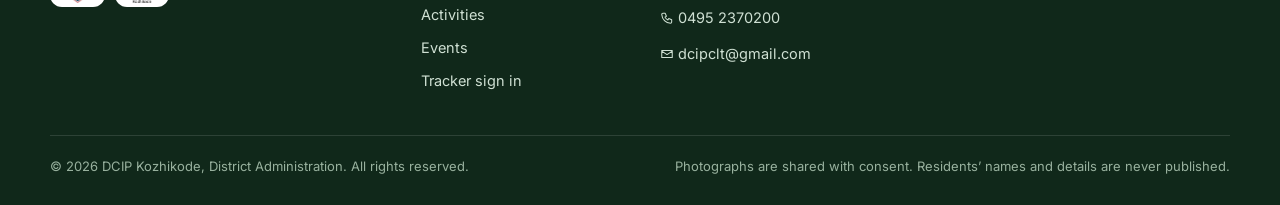
==== commit 6cf4acfe: "Home page: compact Coming next, Asha Bhavan for Women photo, remove milestones timeline Co-Authored-" ====
--- a/index.html
+++ b/index.html
@@ -118,18 +118,10 @@
     </div>
   </section>
 
-  <!-- MILESTONES -->
-  <section class="sec" id="milestones">
-    <div class="wrap">
-      <div class="head reveal"><p class="kicker">Key milestones</p><h2>Where the project stands</h2></div>
-      <ol class="timeline" id="timeline"></ol>
-    </div>
-  </section>
-
   <!-- LOOKING AHEAD -->
-  <section class="sec tint" id="ahead">
-    <div class="wrap">
-      <div class="head reveal"><p class="kicker">Looking ahead</p><h2>What is coming next</h2></div>
+  <section class="sec" id="ahead">
+    <div class="wrap">
+      <div class="head reveal"><p class="kicker">Looking ahead</p><h2>Coming next</h2></div>
       <div id="ahead-rows"></div>
     </div>
   </section>
@@ -202,7 +194,6 @@
         <li><a href="#about">About the project</a></li>
         <li><a href="#approach">Our approach</a></li>
         <li><a href="#homes">The welfare homes</a></li>
-        <li><a href="#milestones">Milestones</a></li>
         <li><a href="#ahead">Looking ahead</a></li>
         <li><a href="#partners">Partners</a></li>
         <li><a href="#activities">Activities</a></li>
--- a/css/landing.css
+++ b/css/landing.css
@@ -298,3 +298,14 @@
 .grid.centered>.card{min-width:0}
 @media(max-width:1000px){.grid.g4.centered>.card{flex-basis:calc((100% - 22px)/2)}}
 @media(max-width:640px){.grid.g4.centered>.card{flex-basis:100%}.colc .pill{white-space:normal}}
+
+/* looking ahead: four compact cards */
+.nx{padding:0;overflow:hidden}
+.nx .thumb{aspect-ratio:16/10}
+.nx .thumb.logo{background:#fff;display:grid;place-items:center}
+.nx .thumb.logo img{width:62%;height:auto;object-fit:contain}
+.nx .body{padding:16px 18px 20px}
+.nx .kicker{font-size:12px;margin-bottom:4px}
+.nx h3{font-size:17px;margin-bottom:6px}
+.nx p:not(.kicker){font-size:14.5px;margin:0 0 8px}
+.link.sm{font-size:13.5px}
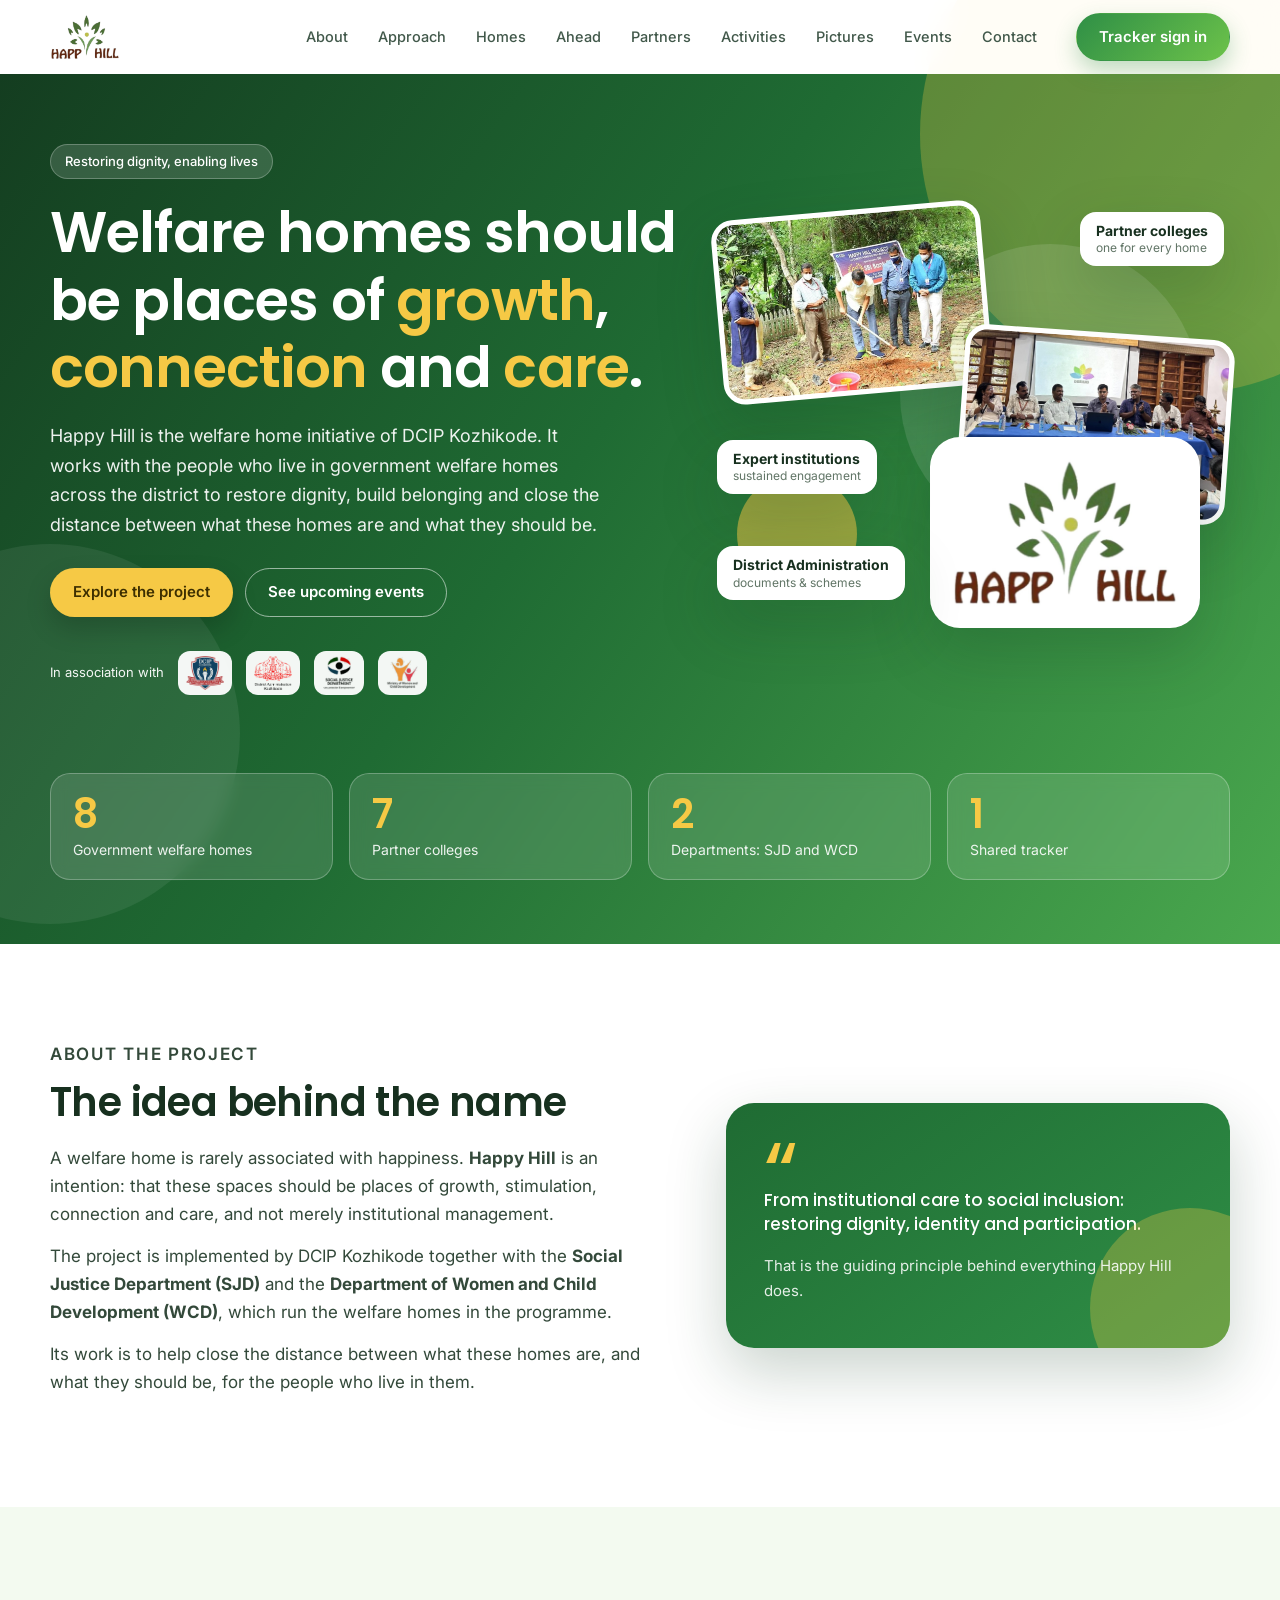
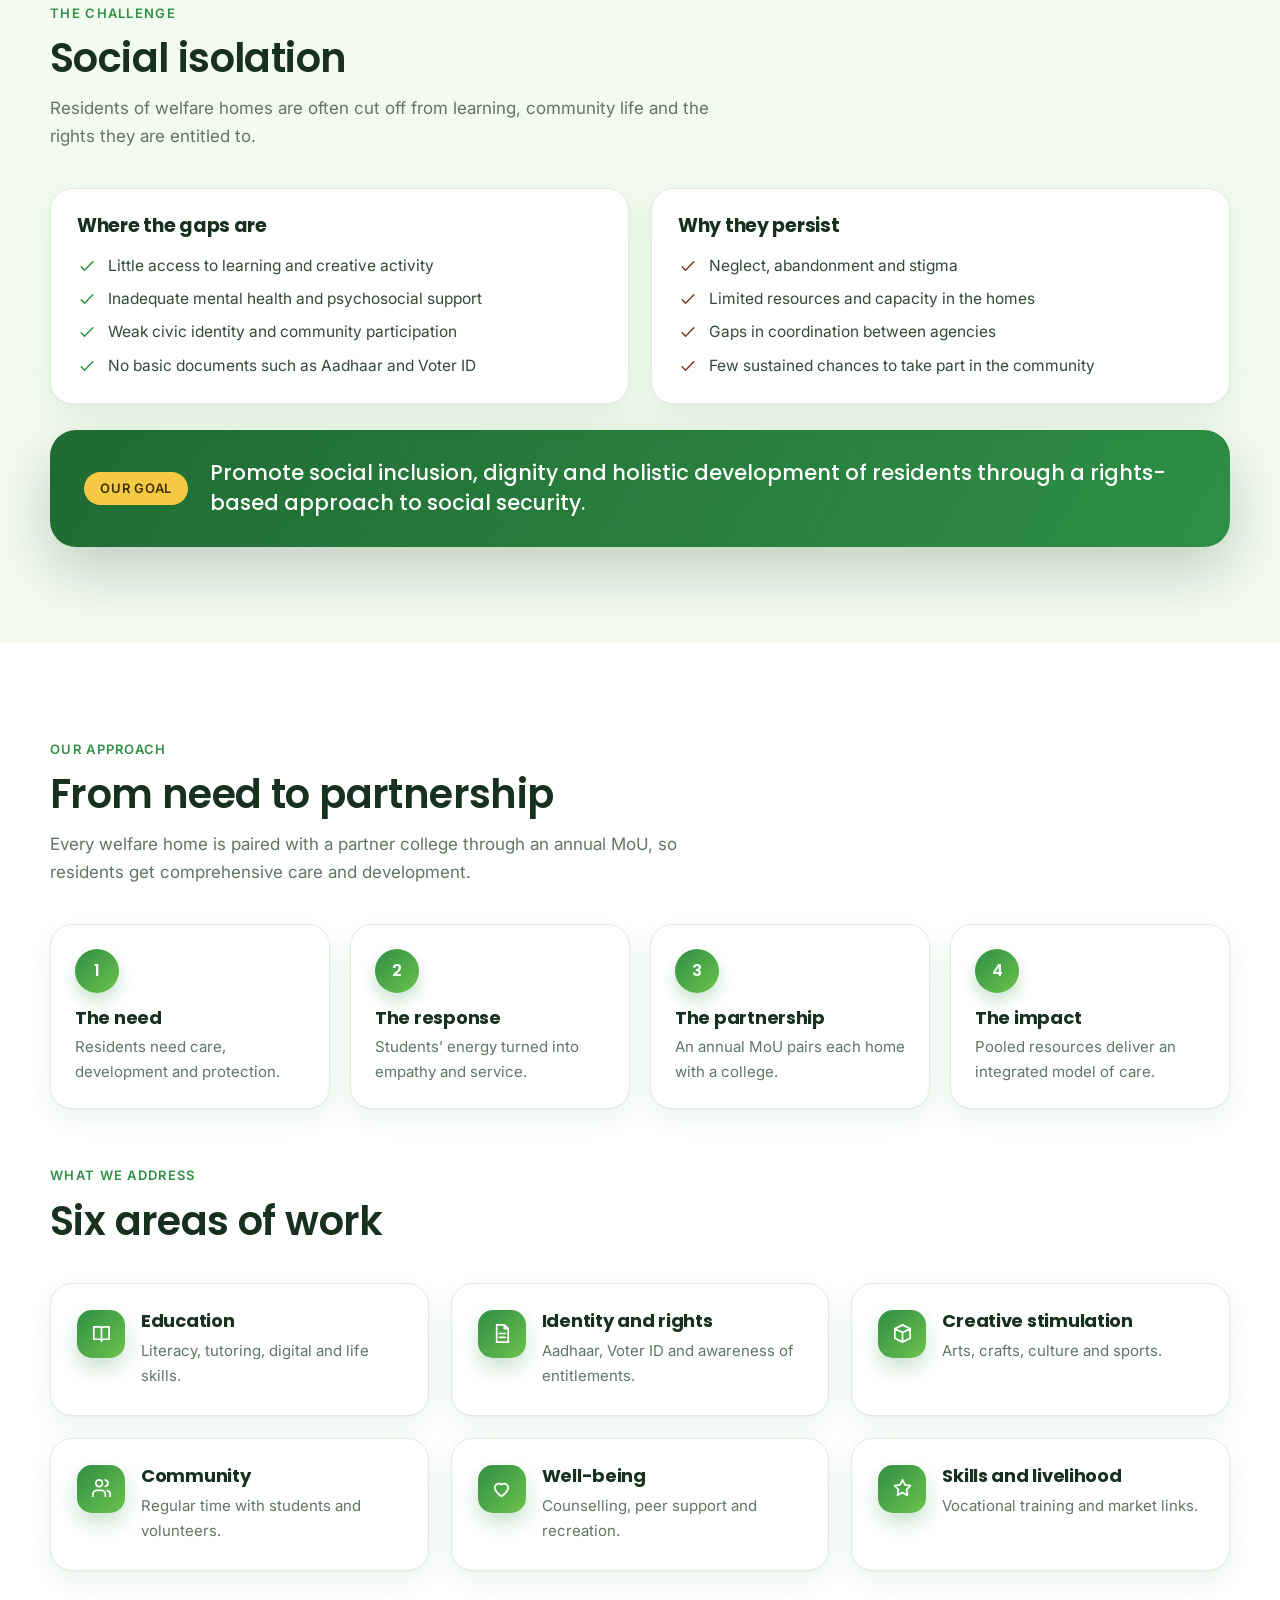
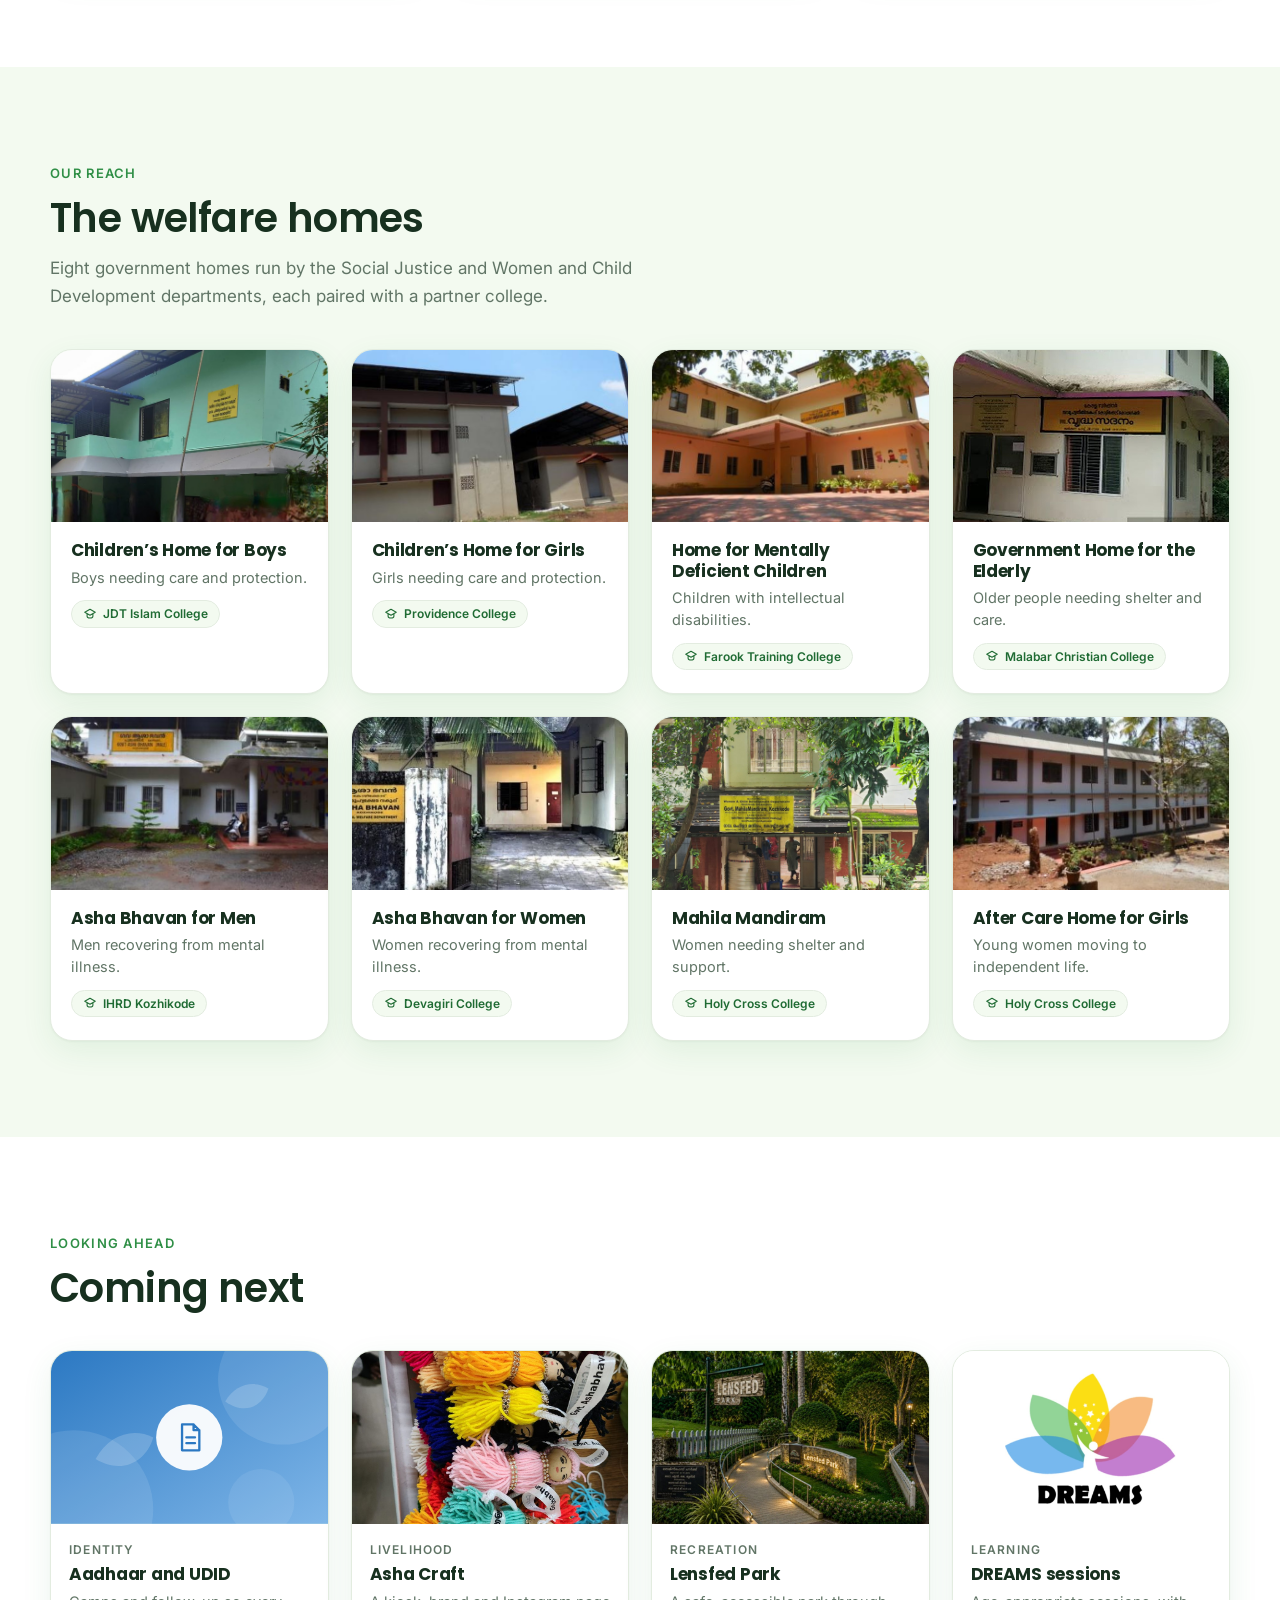
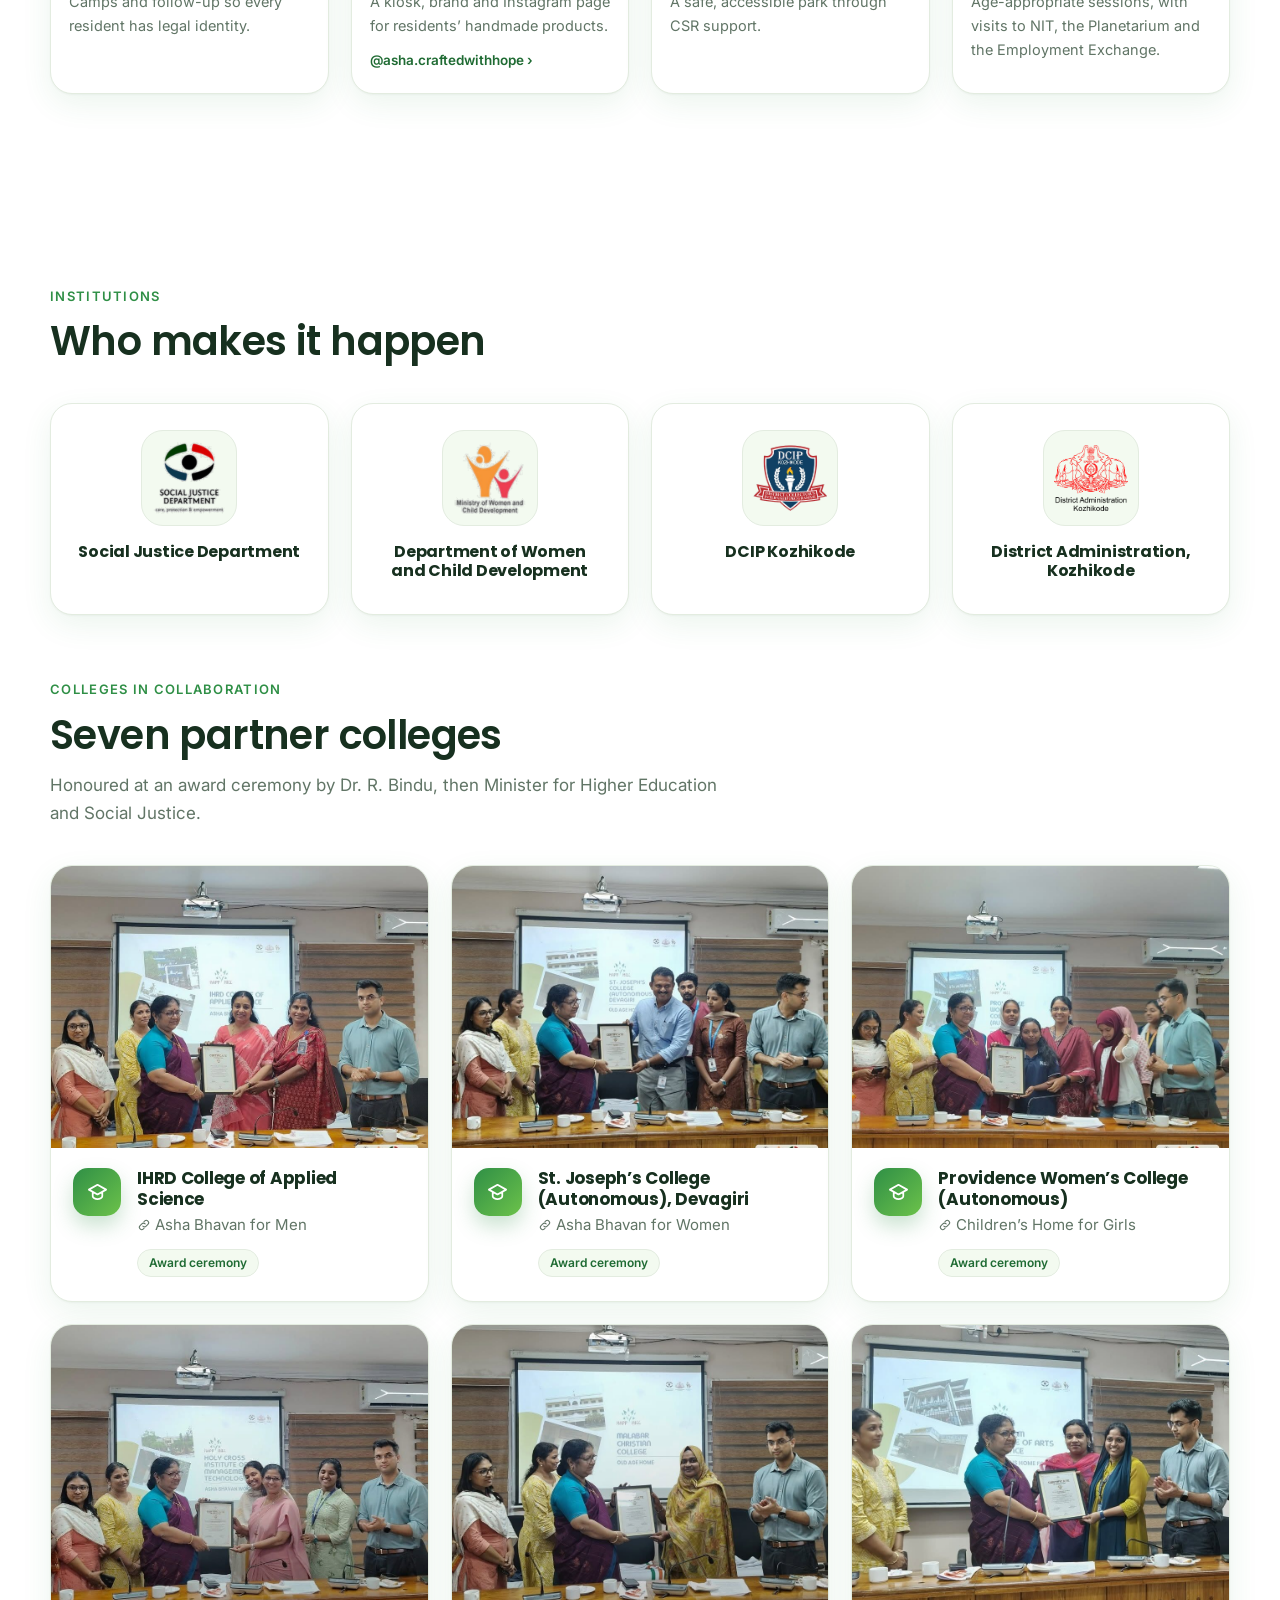
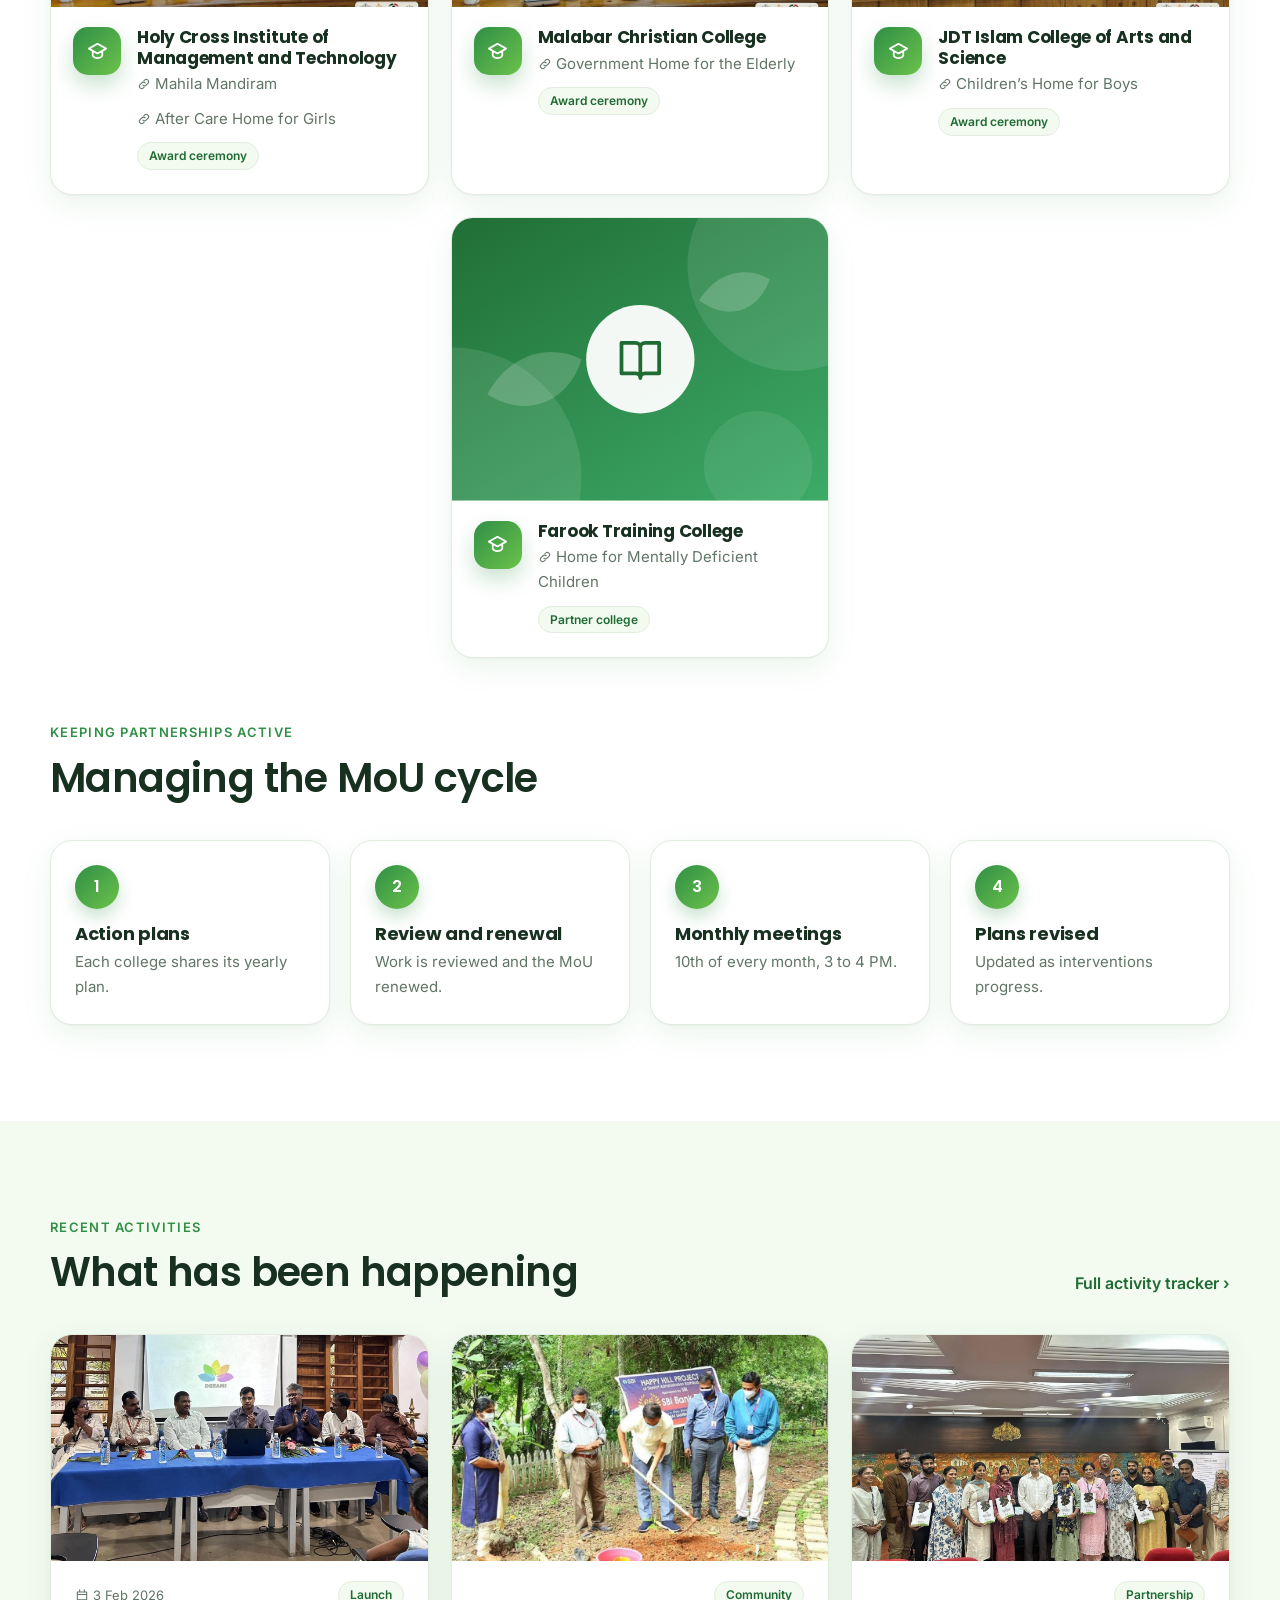
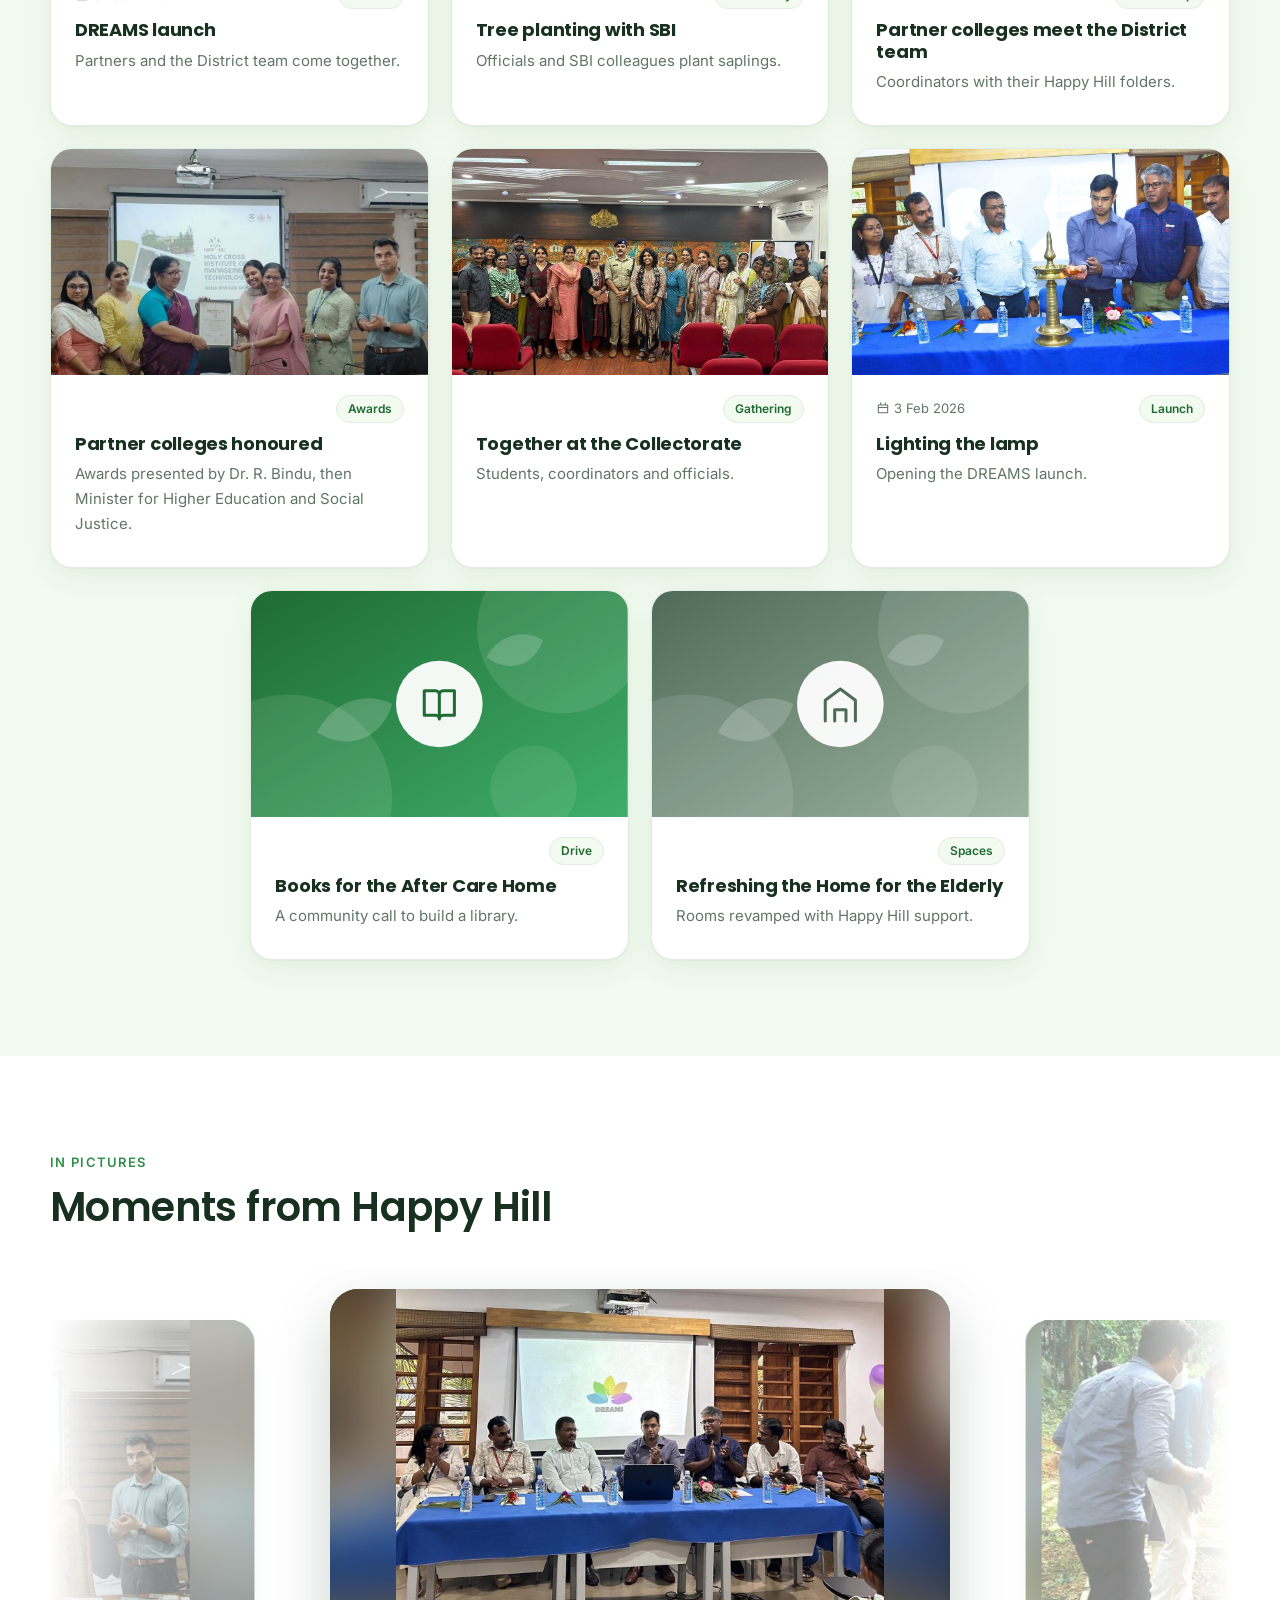
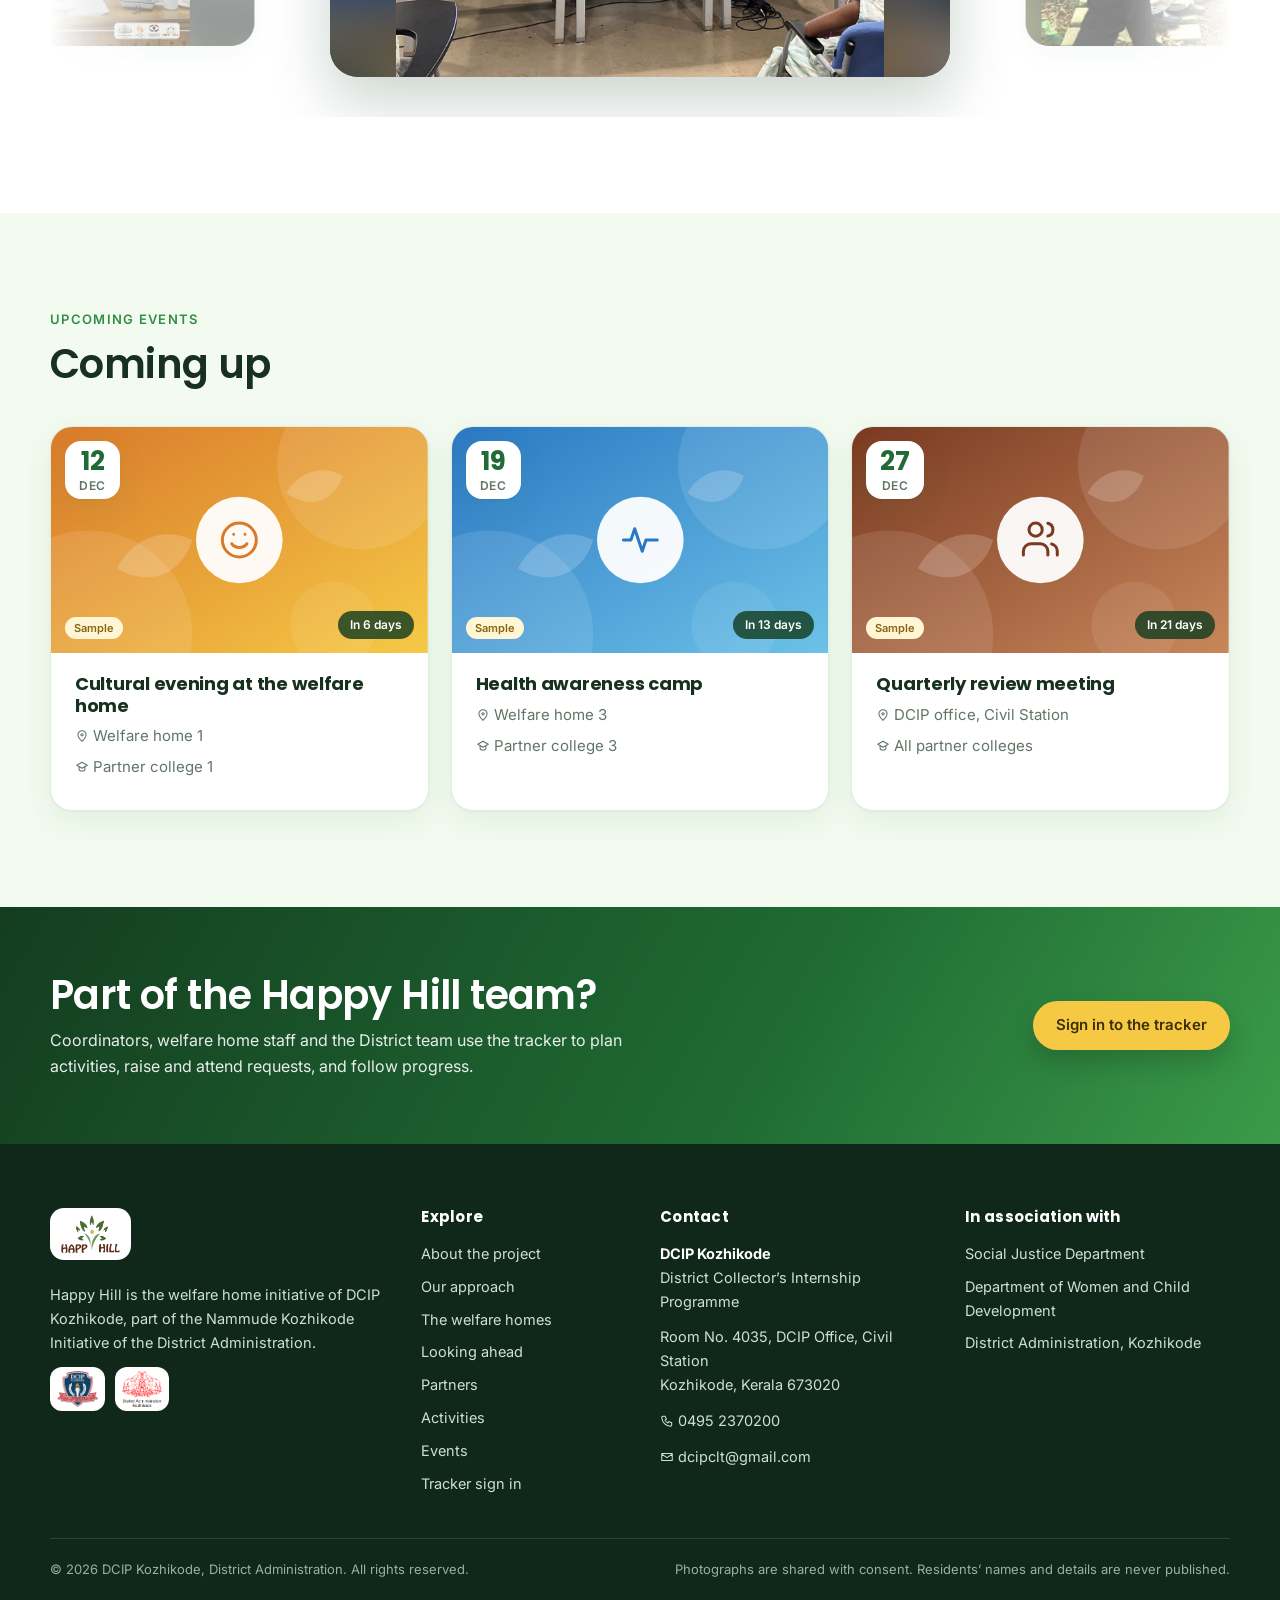
==== commit 4b37aadf: "Home page: college photos are from the award ceremony, not the MoU; credit Dr. R. Bindu Co-Authored-" ====
--- a/index.html
+++ b/index.html
@@ -132,7 +132,7 @@
       <div class="head reveal"><p class="kicker">Institutions</p><h2>Who makes it happen</h2></div>
       <div class="grid g4 centered" id="institutions"></div>
 
-      <div class="head reveal" style="margin-top:64px"><p class="kicker">Colleges in collaboration</p><h2>Seven partner colleges</h2></div>
+      <div class="head reveal" style="margin-top:64px"><p class="kicker">Colleges in collaboration</p><h2>Seven partner colleges</h2><p class="sub">Honoured at an award ceremony by Dr. R. Bindu, then Minister for Higher Education and Social Justice.</p></div>
       <div class="grid g3 centered" id="colleges"></div>
 
       <div class="head reveal" style="margin-top:64px"><p class="kicker">Keeping partnerships active</p><h2>Managing the MoU cycle</h2></div>
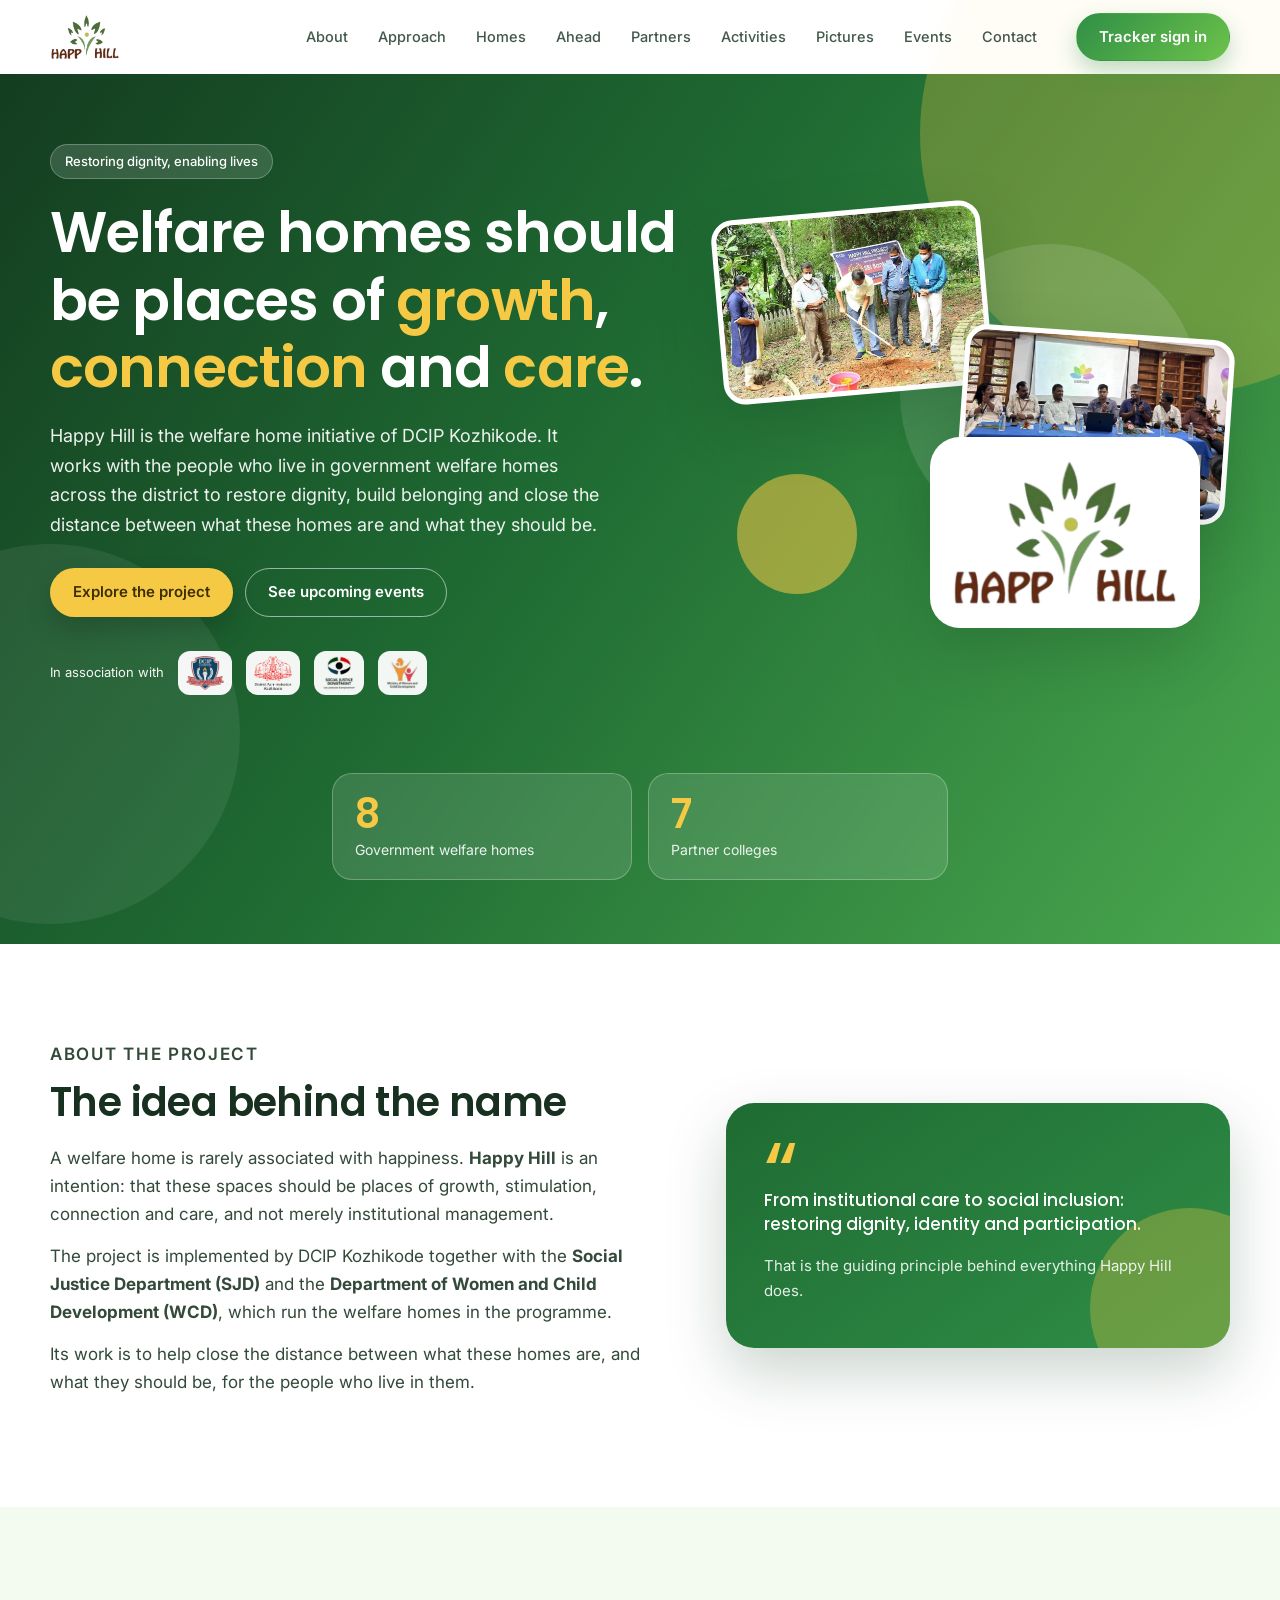
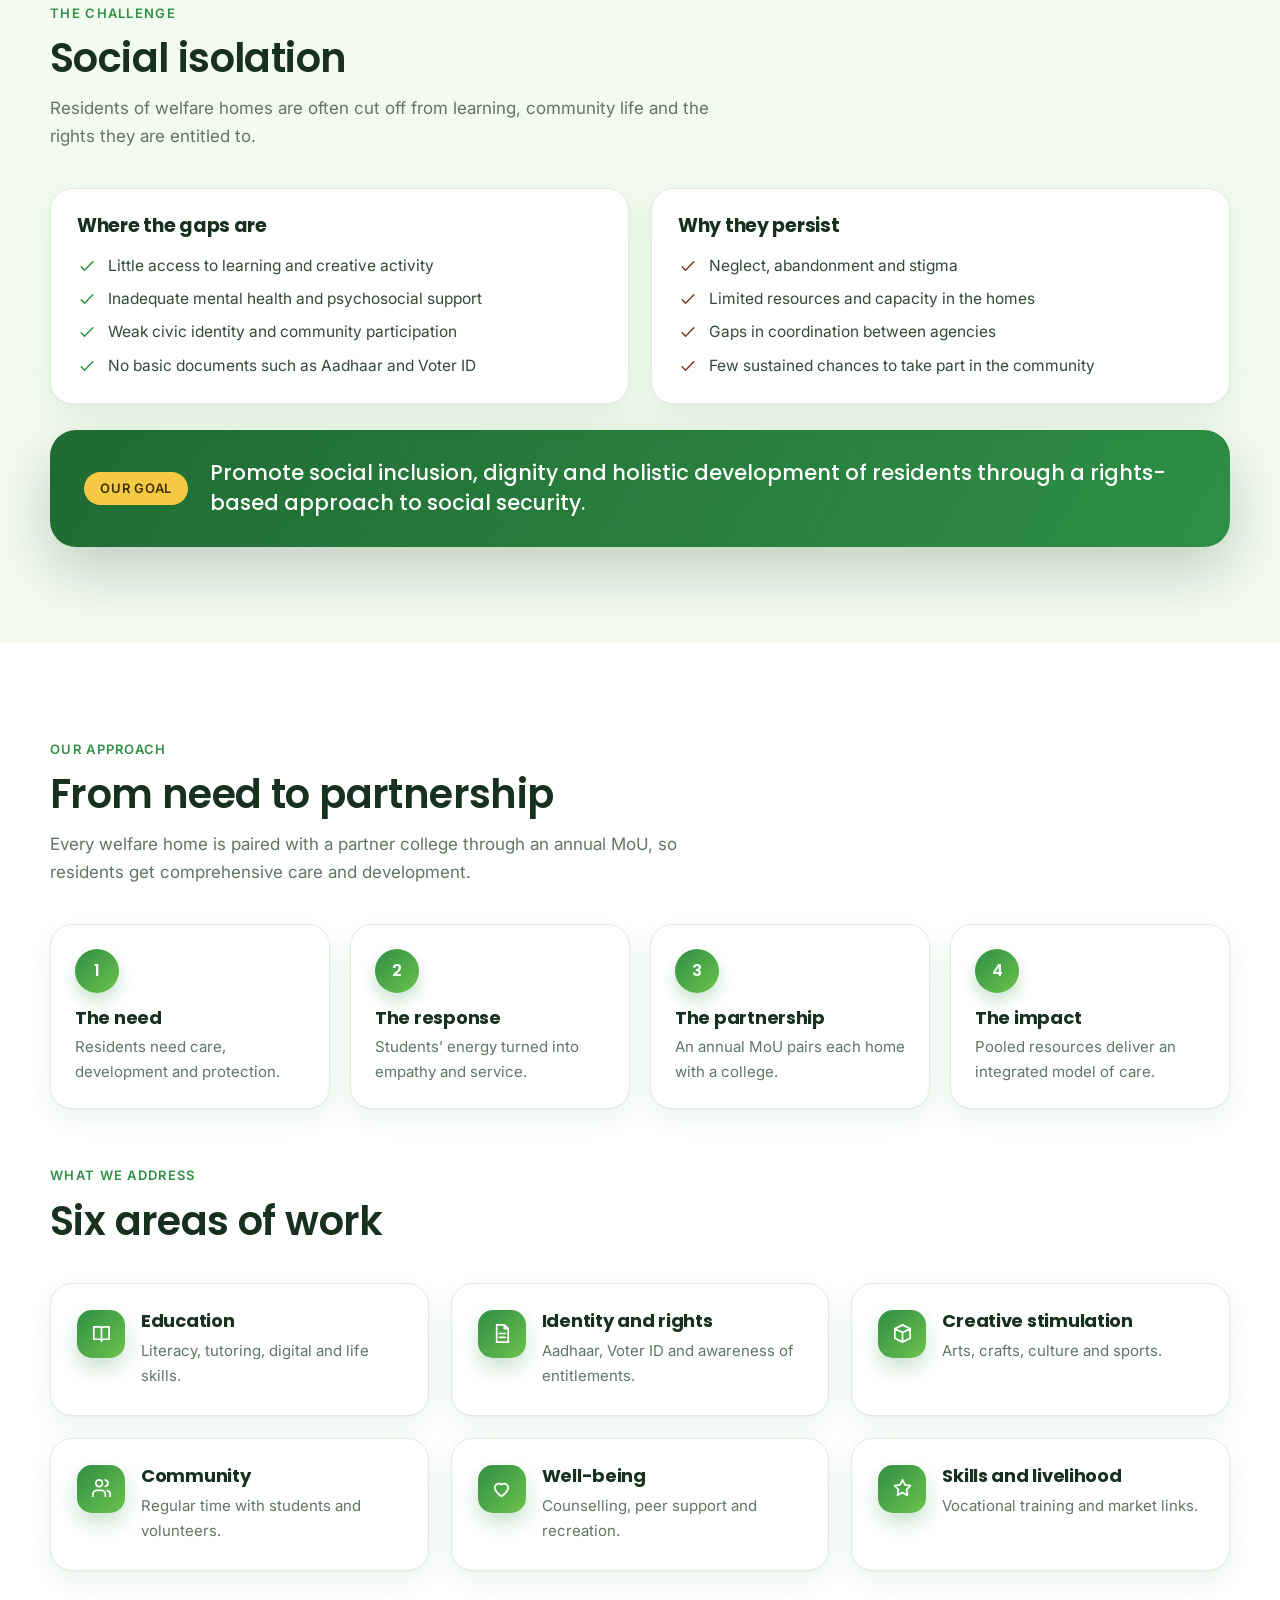
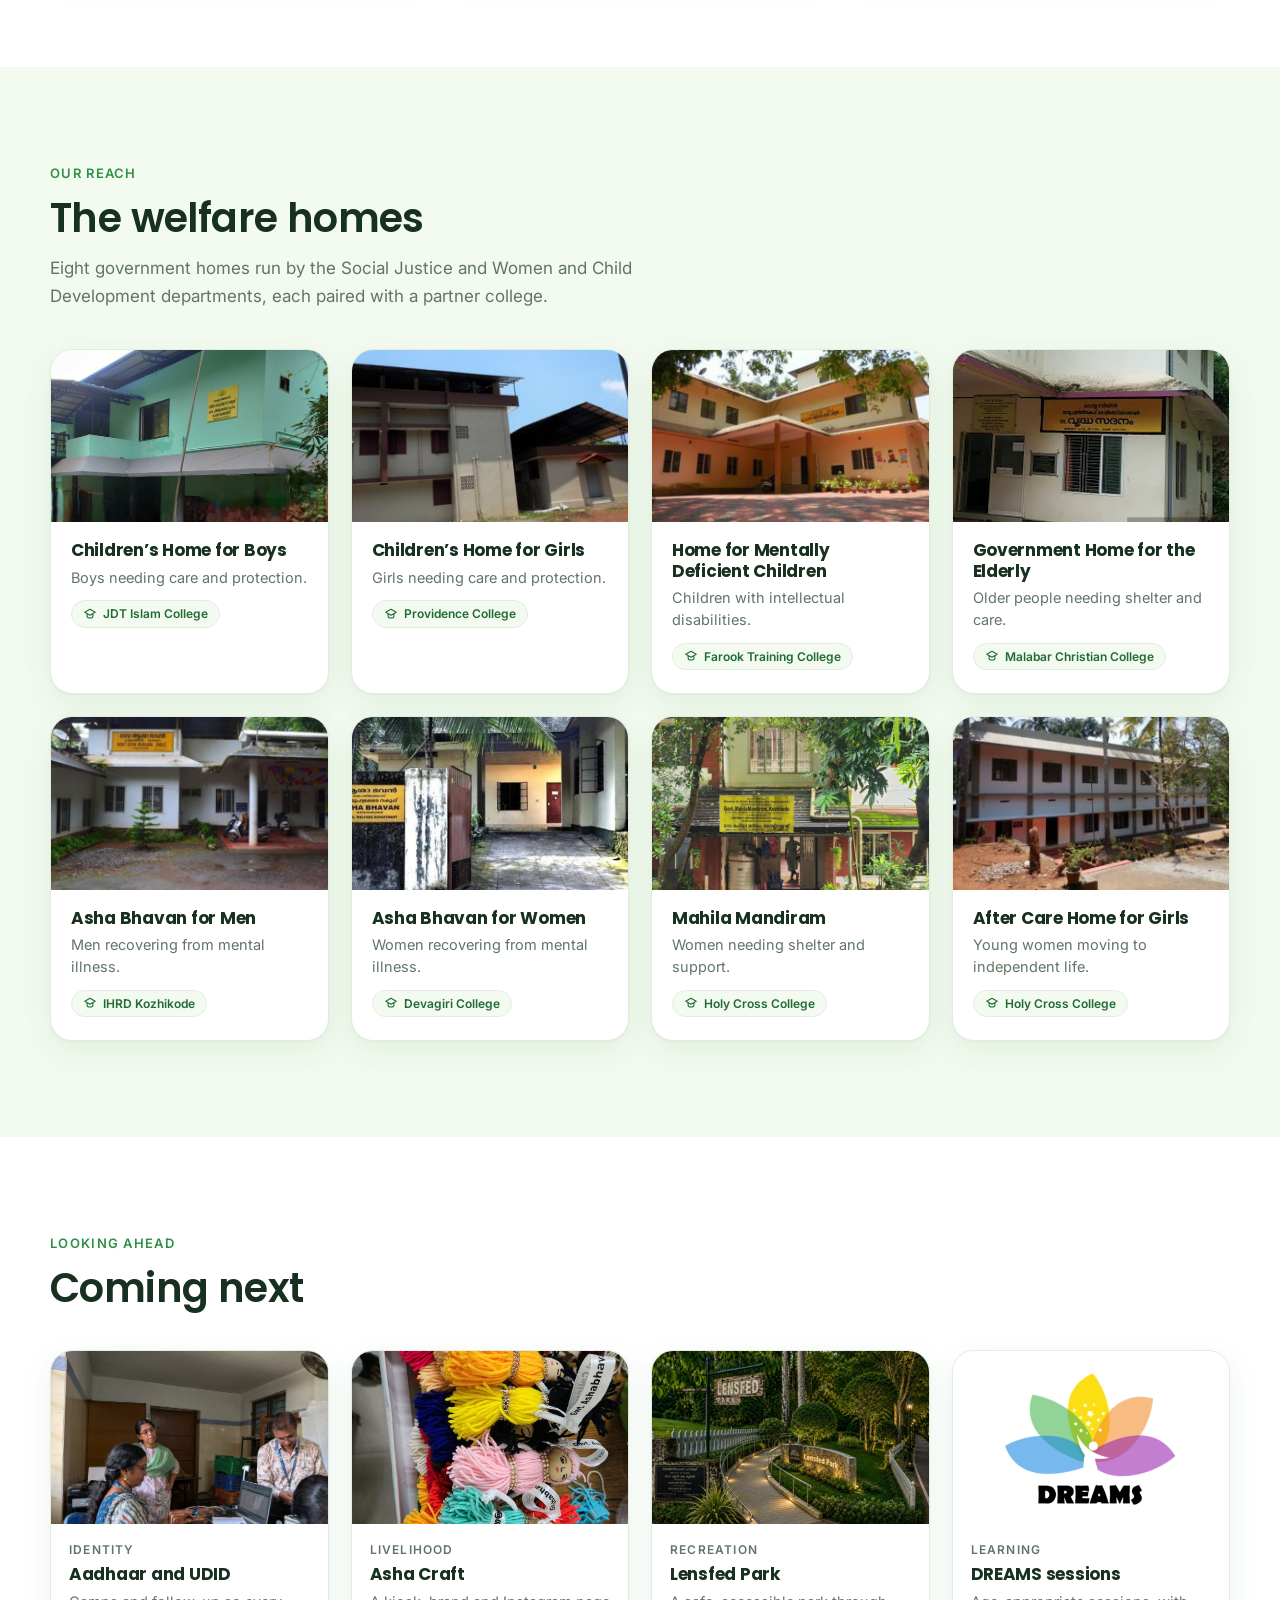
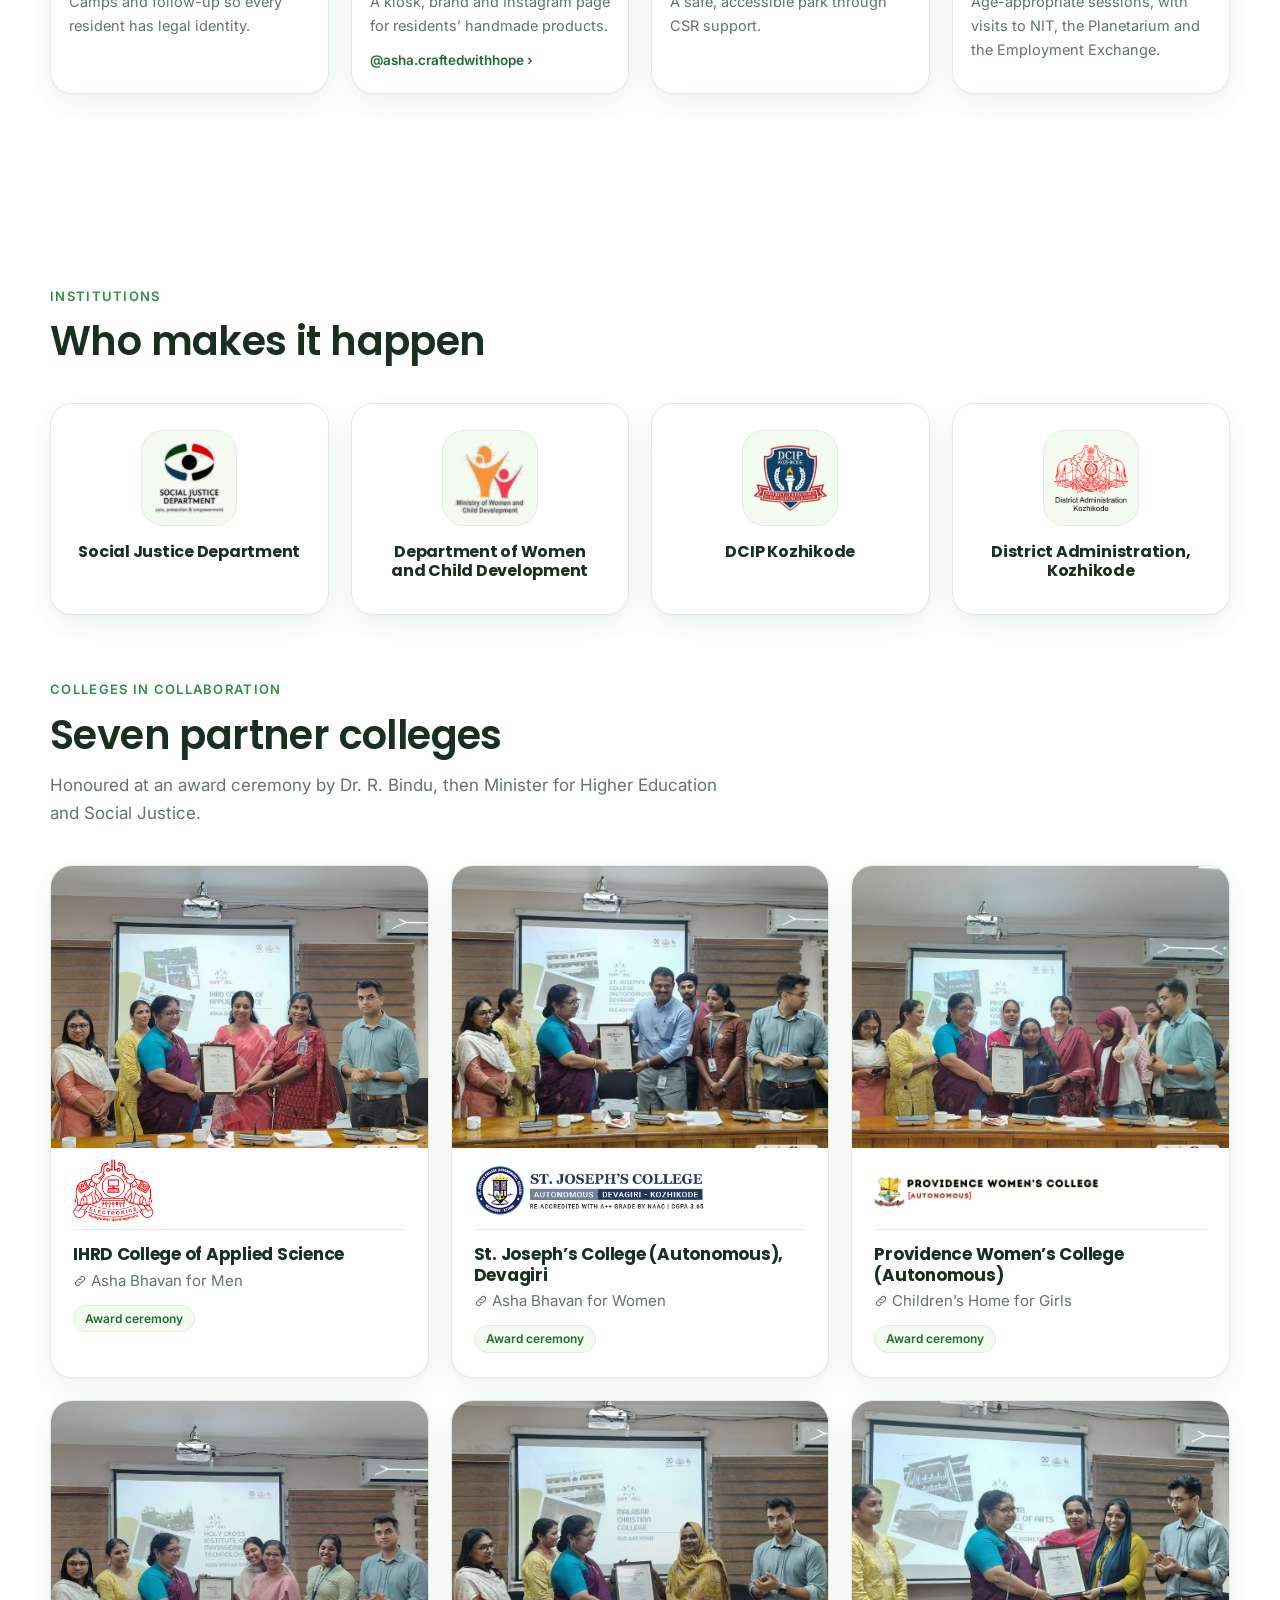
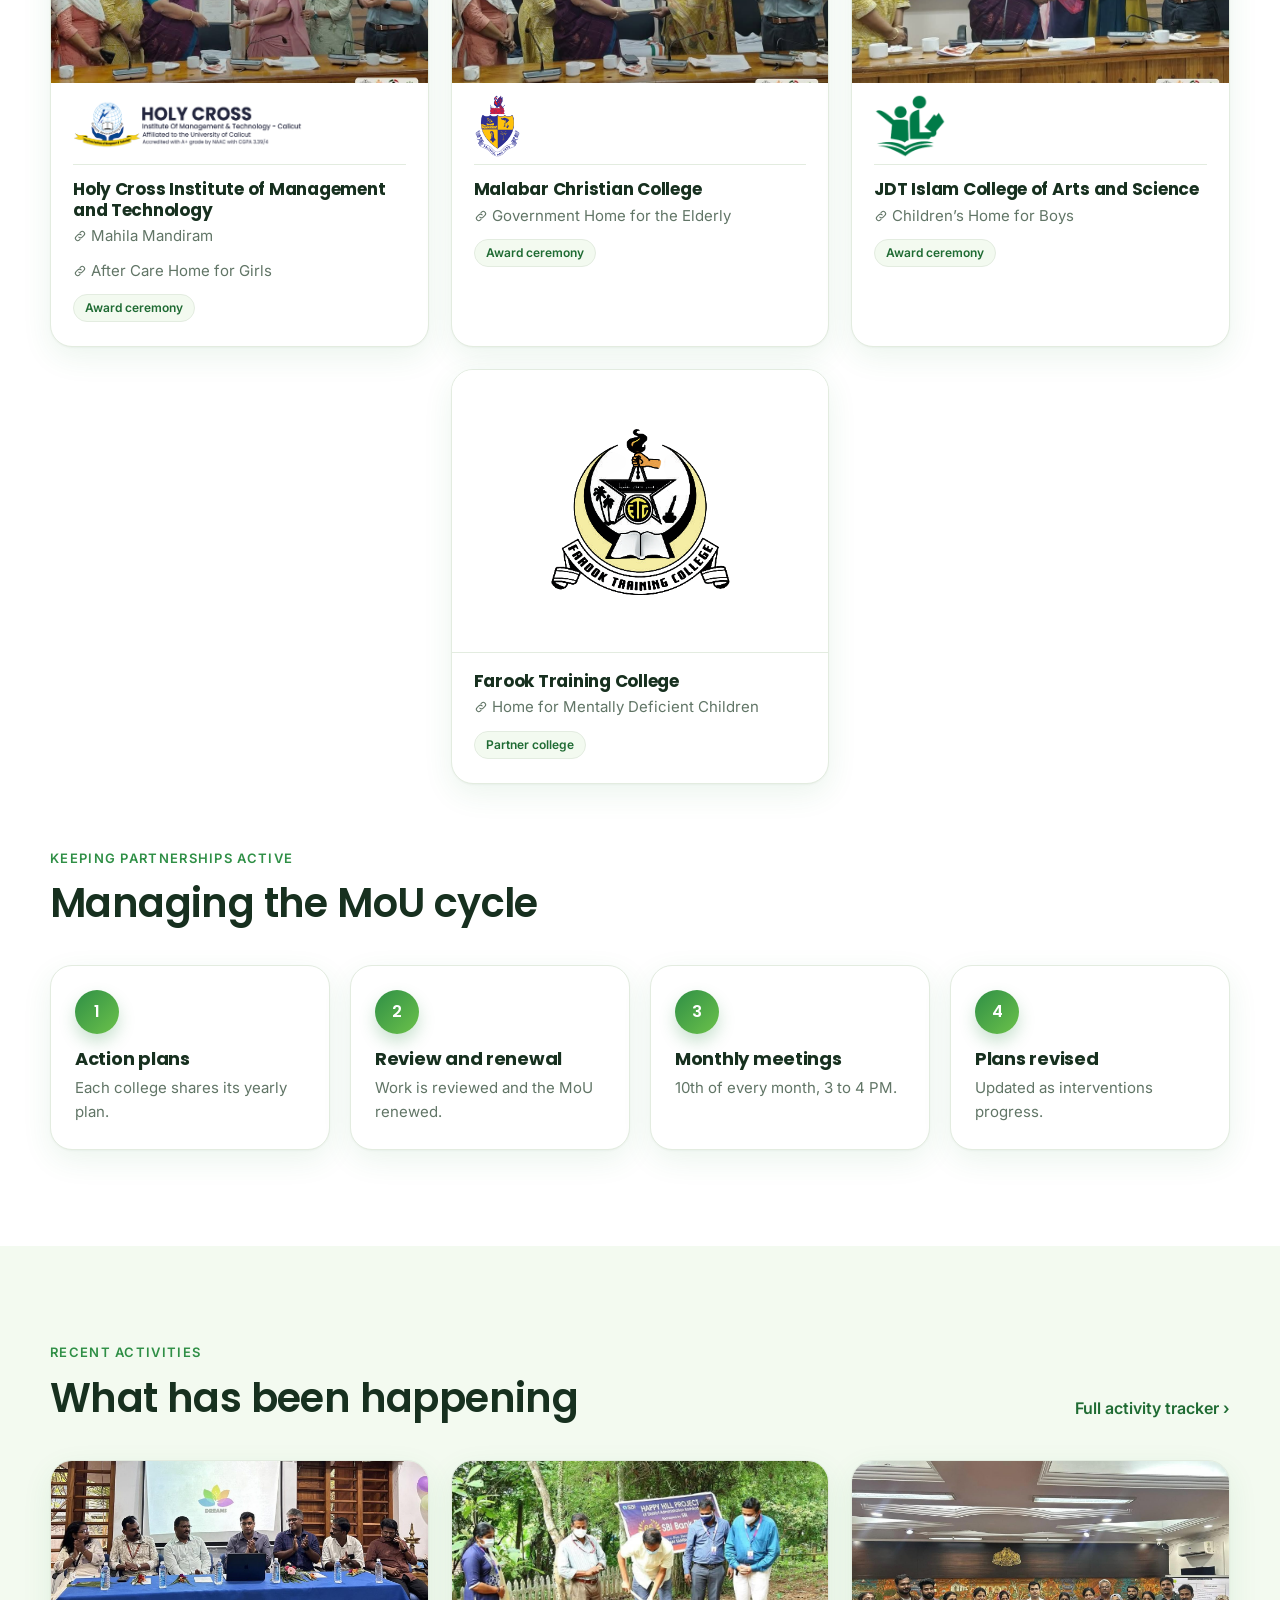
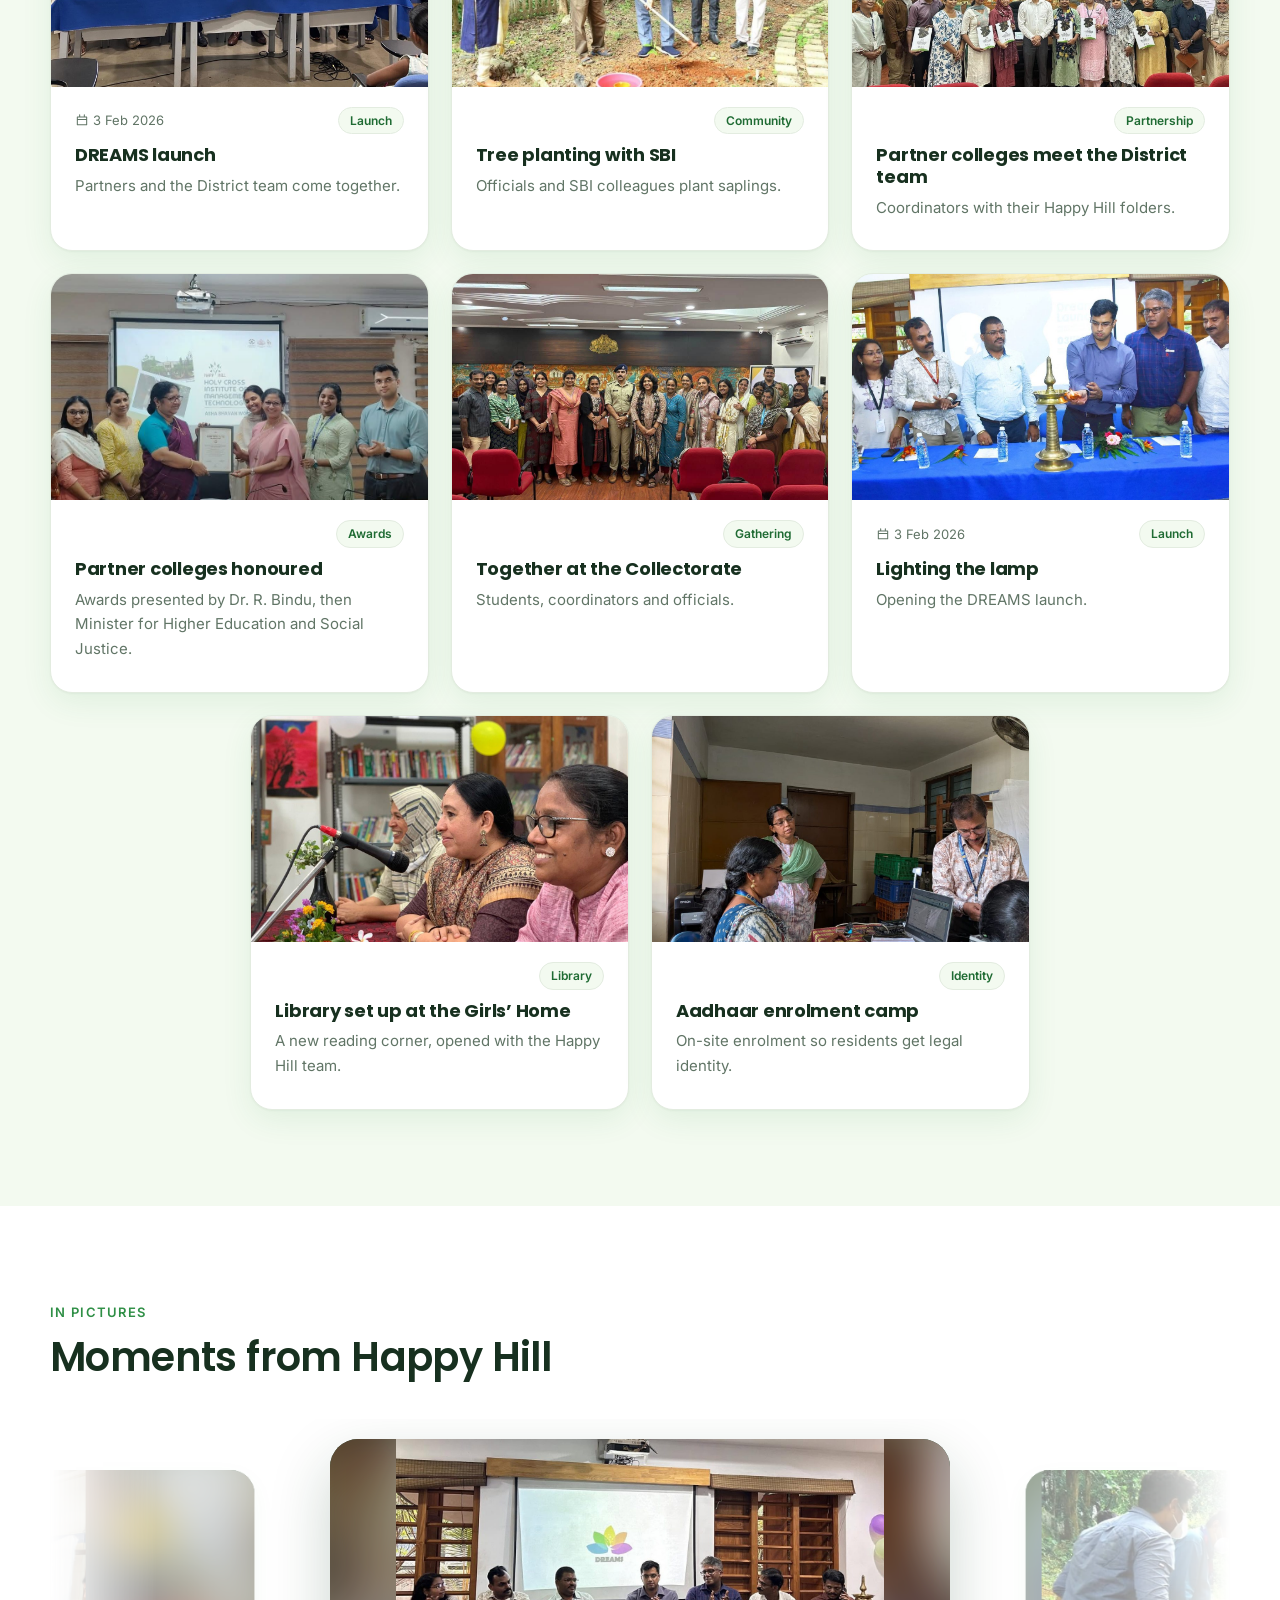
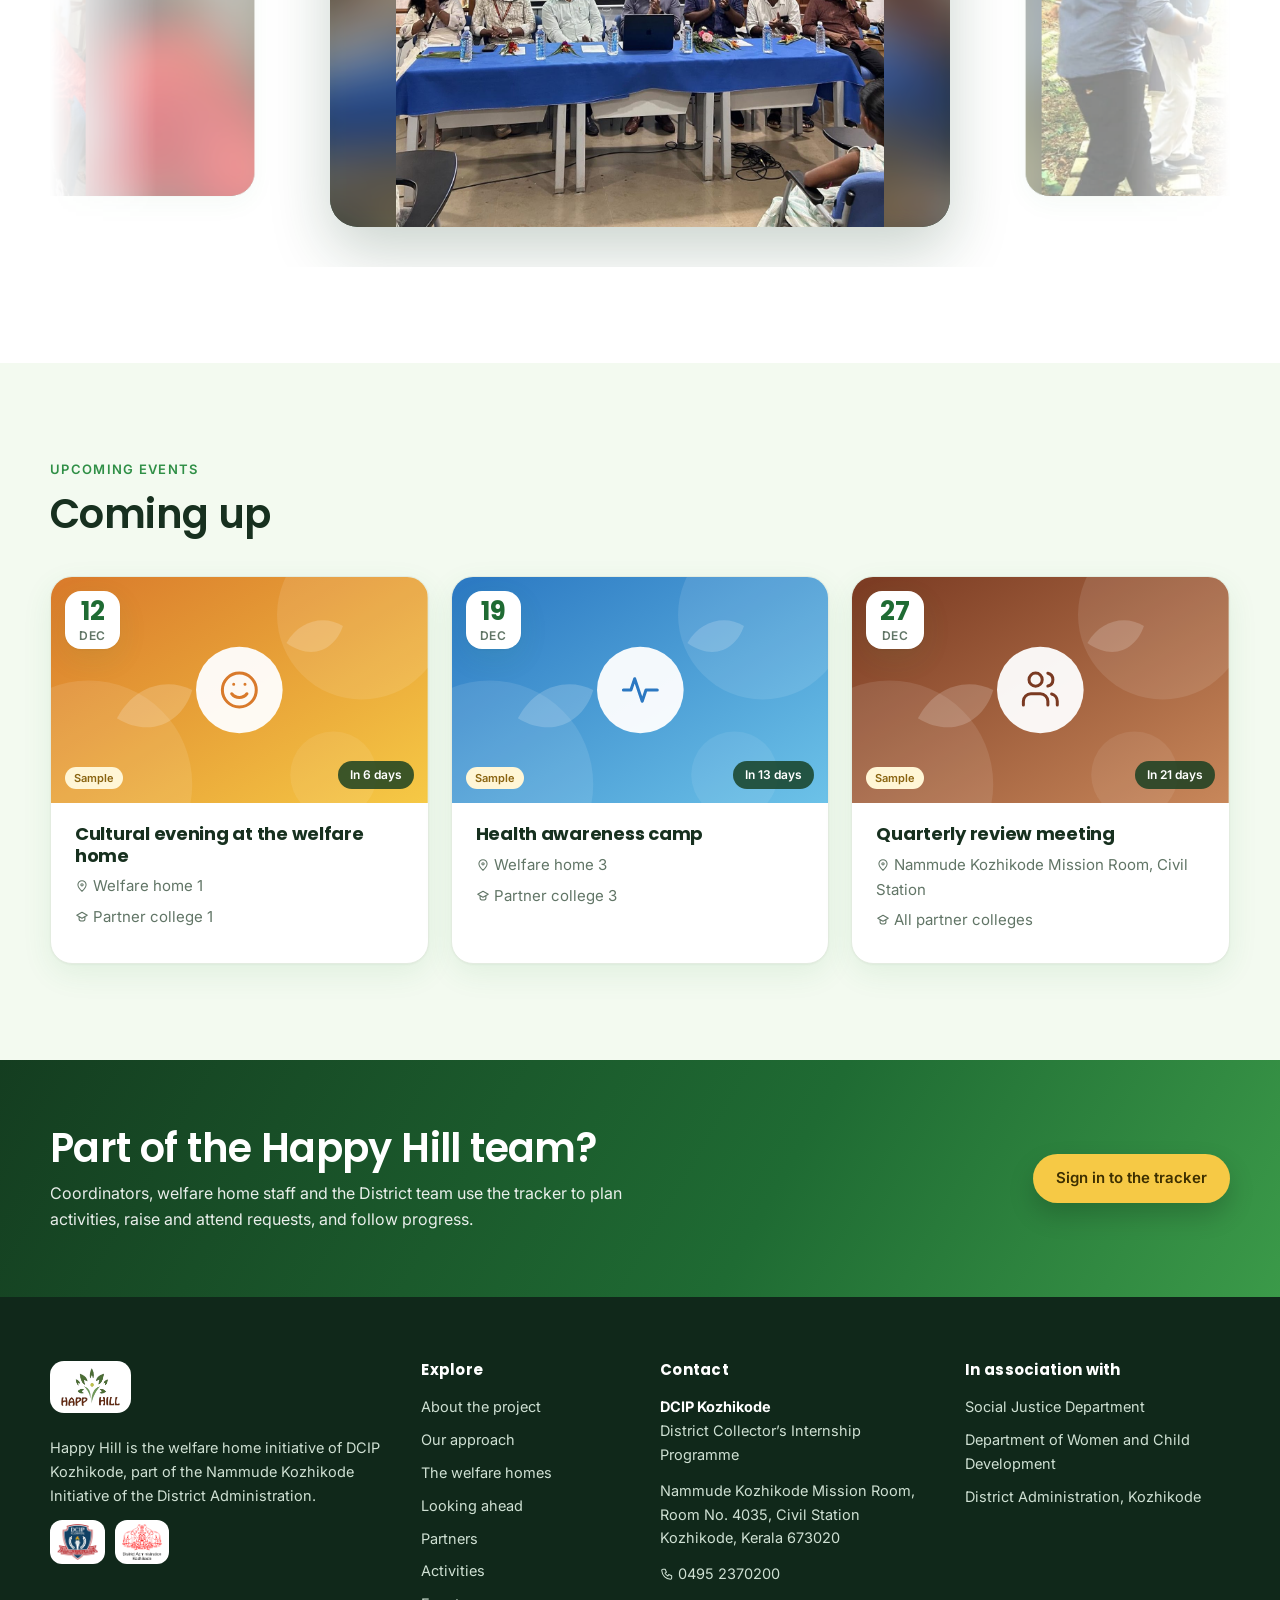
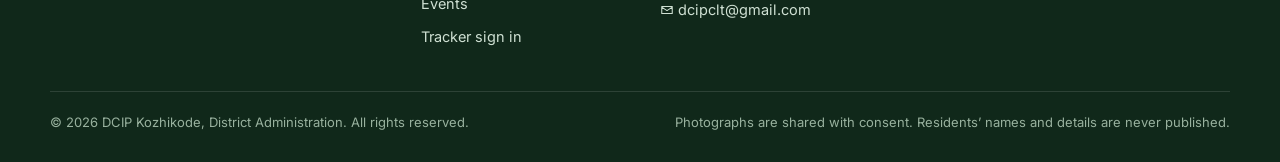
==== commit e5ef4dab: "Home page: college logos on partner cards; remove hero chips and two stat tiles Co-Authored-By: Clau" ====
--- a/index.html
+++ b/index.html
@@ -62,9 +62,6 @@
         <img class="hero-photo hp1" src="assets/photos/tree-planting-2.jpg" alt="">
         <img class="hero-photo hp2" src="assets/photos/dreams-stage.jpg" alt="">
         <img class="hero-logo" src="assets/happy-hill-logo.png" alt="">
-        <div class="chip c1"><b>Partner colleges</b><span>one for every home</span></div>
-        <div class="chip c2"><b>Expert institutions</b><span>sustained engagement</span></div>
-        <div class="chip c3"><b>District Administration</b><span>documents &amp; schemes</span></div>
       </div>
     </div>
     <div class="wrap"><div class="stats" id="stats"></div></div>
--- a/css/landing.css
+++ b/css/landing.css
@@ -309,3 +309,13 @@
 .nx h3{font-size:17px;margin-bottom:6px}
 .nx p:not(.kicker){font-size:14.5px;margin:0 0 8px}
 .link.sm{font-size:13.5px}
+.stats{grid-template-columns:repeat(2,minmax(0,300px));justify-content:center}
+@media(max-width:640px){.stats{grid-template-columns:1fr 1fr}}
+
+/* college cards: the college's own logo on top, details below */
+.colc .body{display:block;padding:18px 22px 24px}
+.clogo{height:64px;display:flex;align-items:center;margin-bottom:14px;padding-bottom:14px;border-bottom:1px solid var(--line)}
+.clogo img{max-height:64px;max-width:230px;width:auto;height:auto;object-fit:contain;display:block}
+.cinfo{min-width:0}
+.thumb.logoonly{background:#fff;display:grid;place-items:center;border-bottom:1px solid var(--line)}
+.thumb.logoonly .bigl{width:auto;height:auto;max-width:56%;max-height:62%;object-fit:contain}
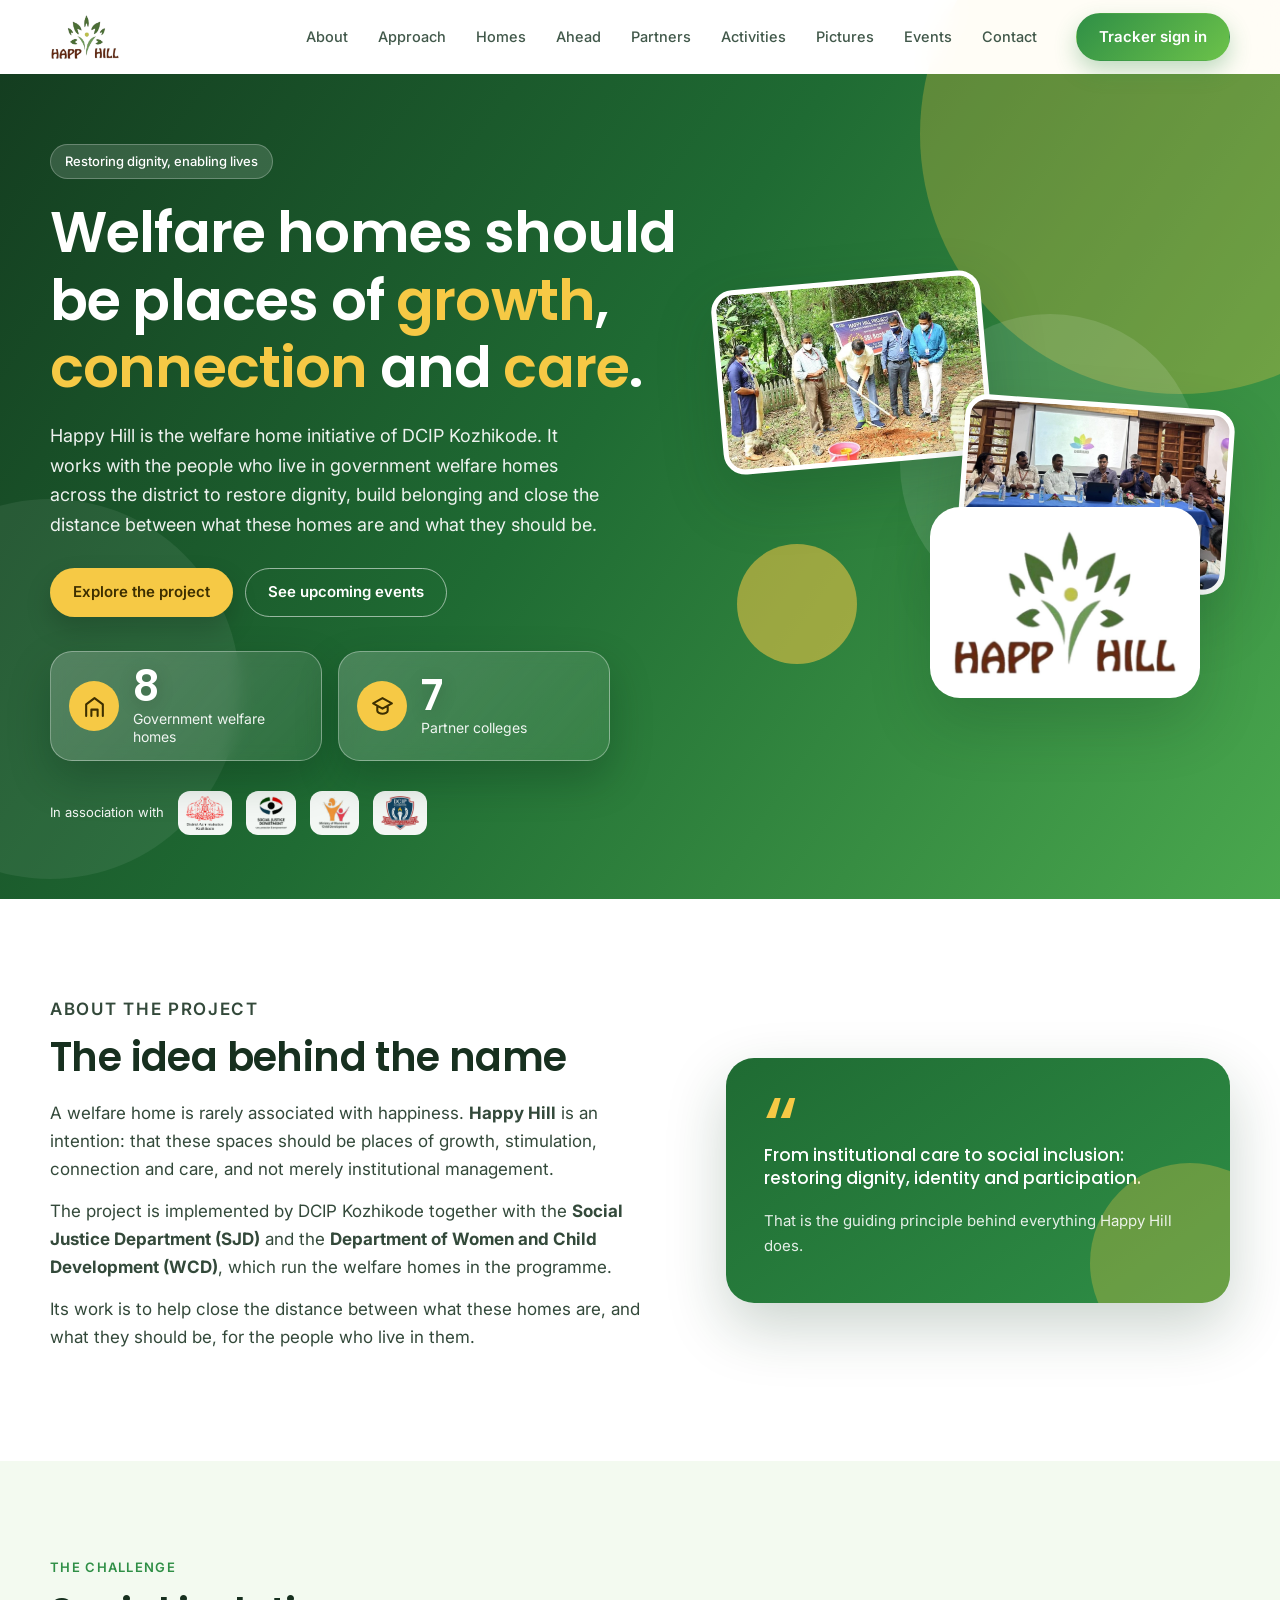
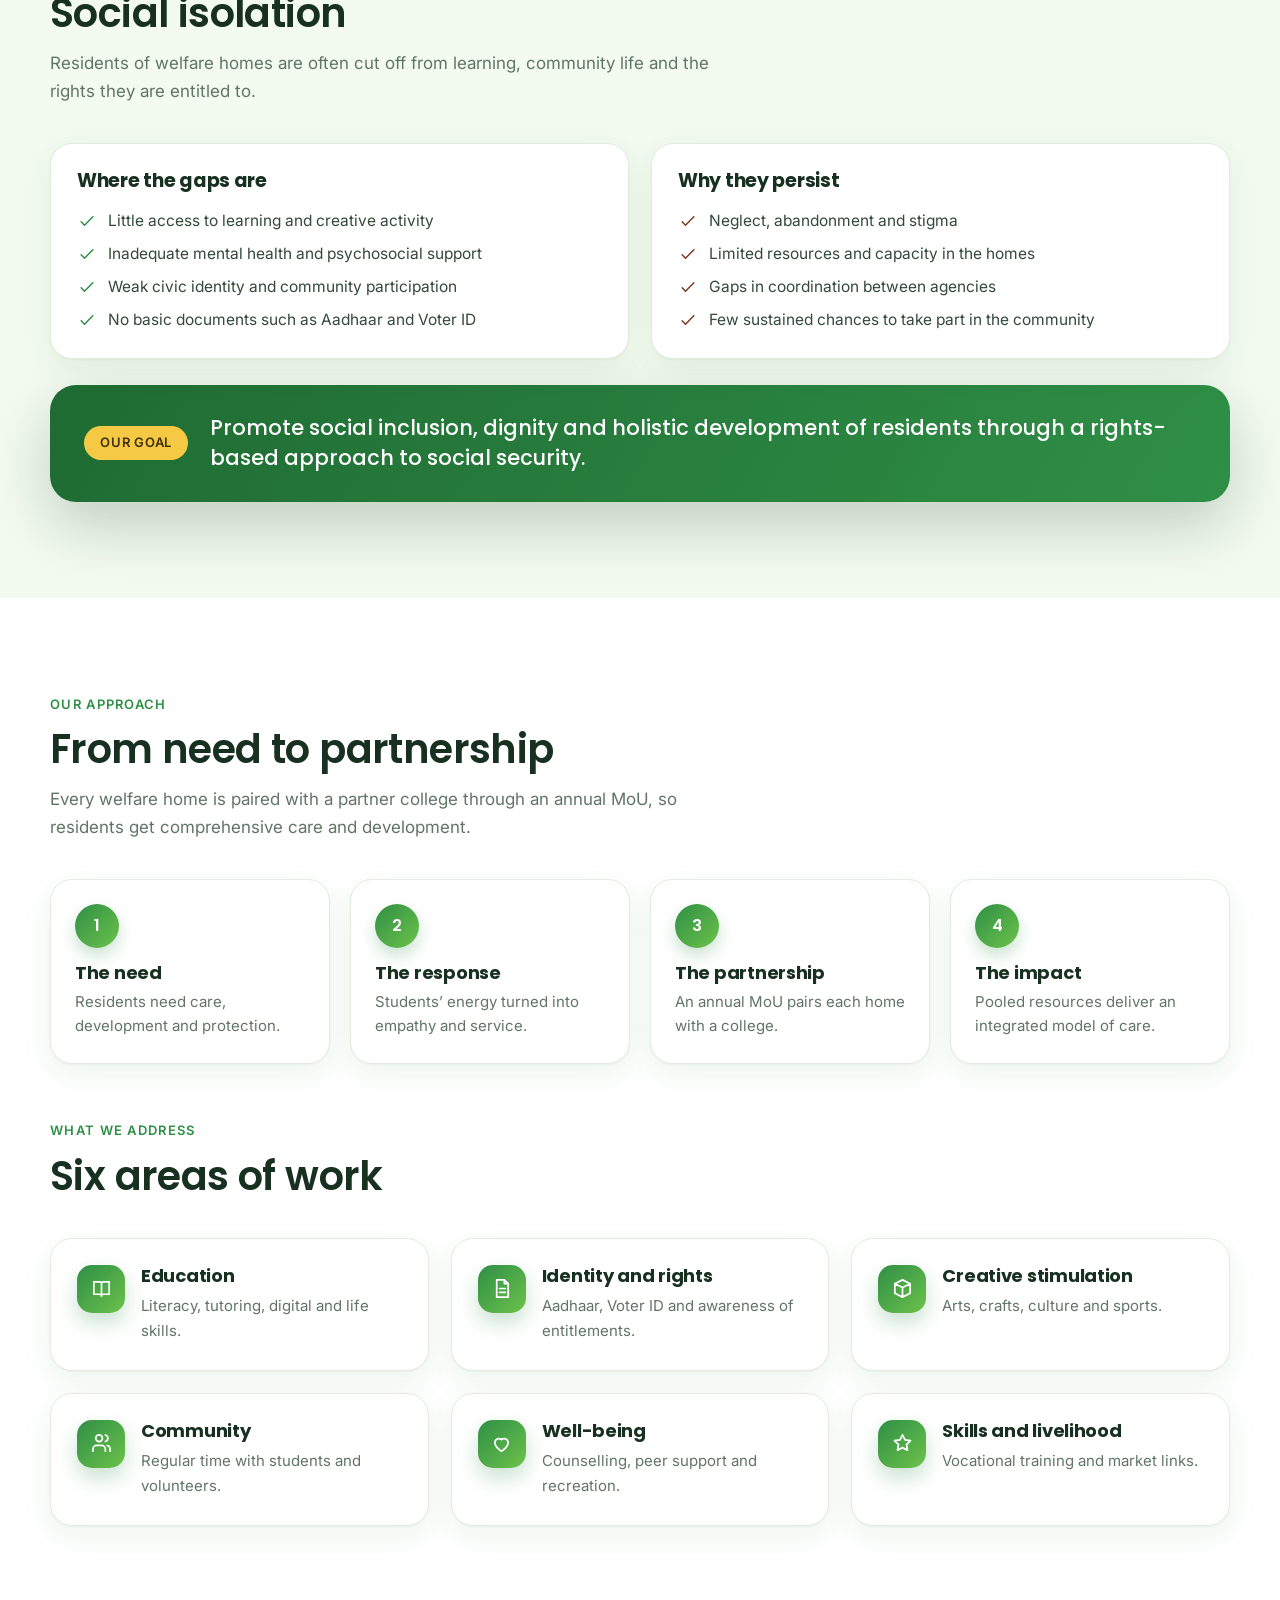
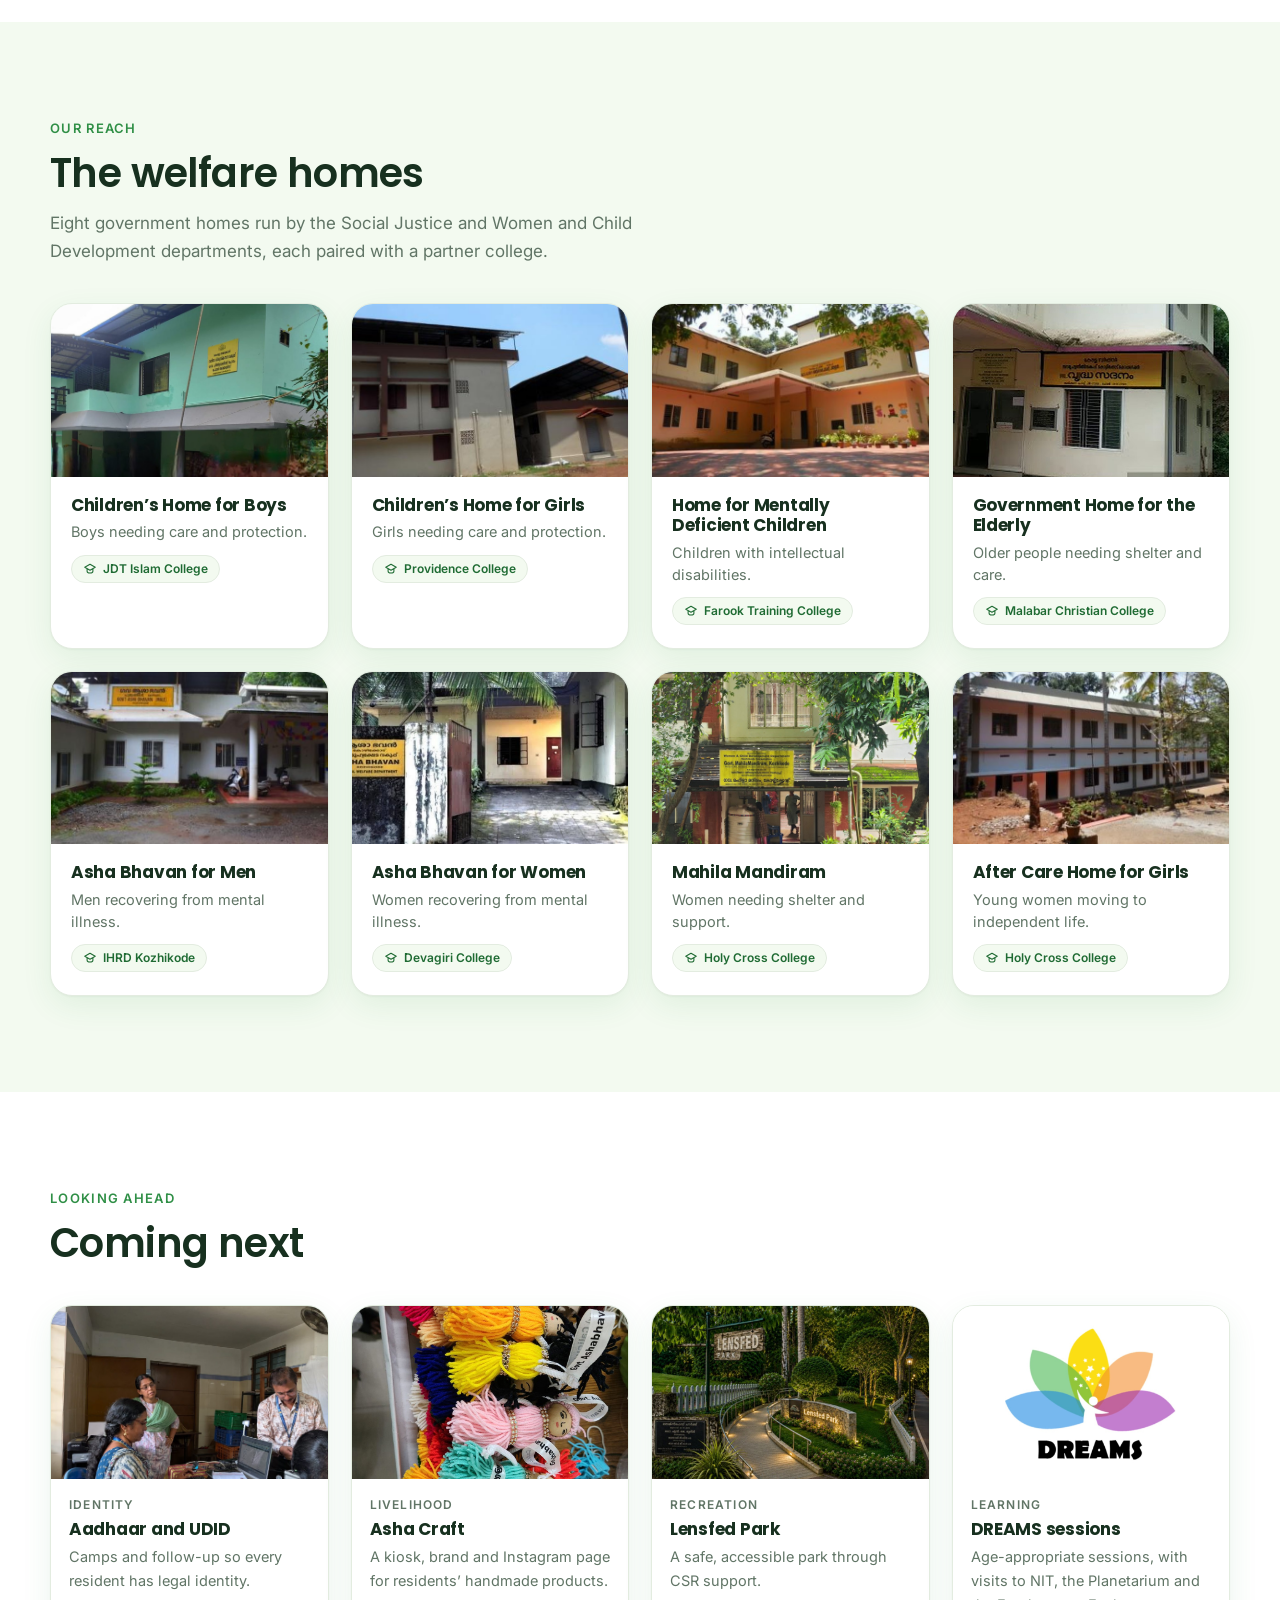
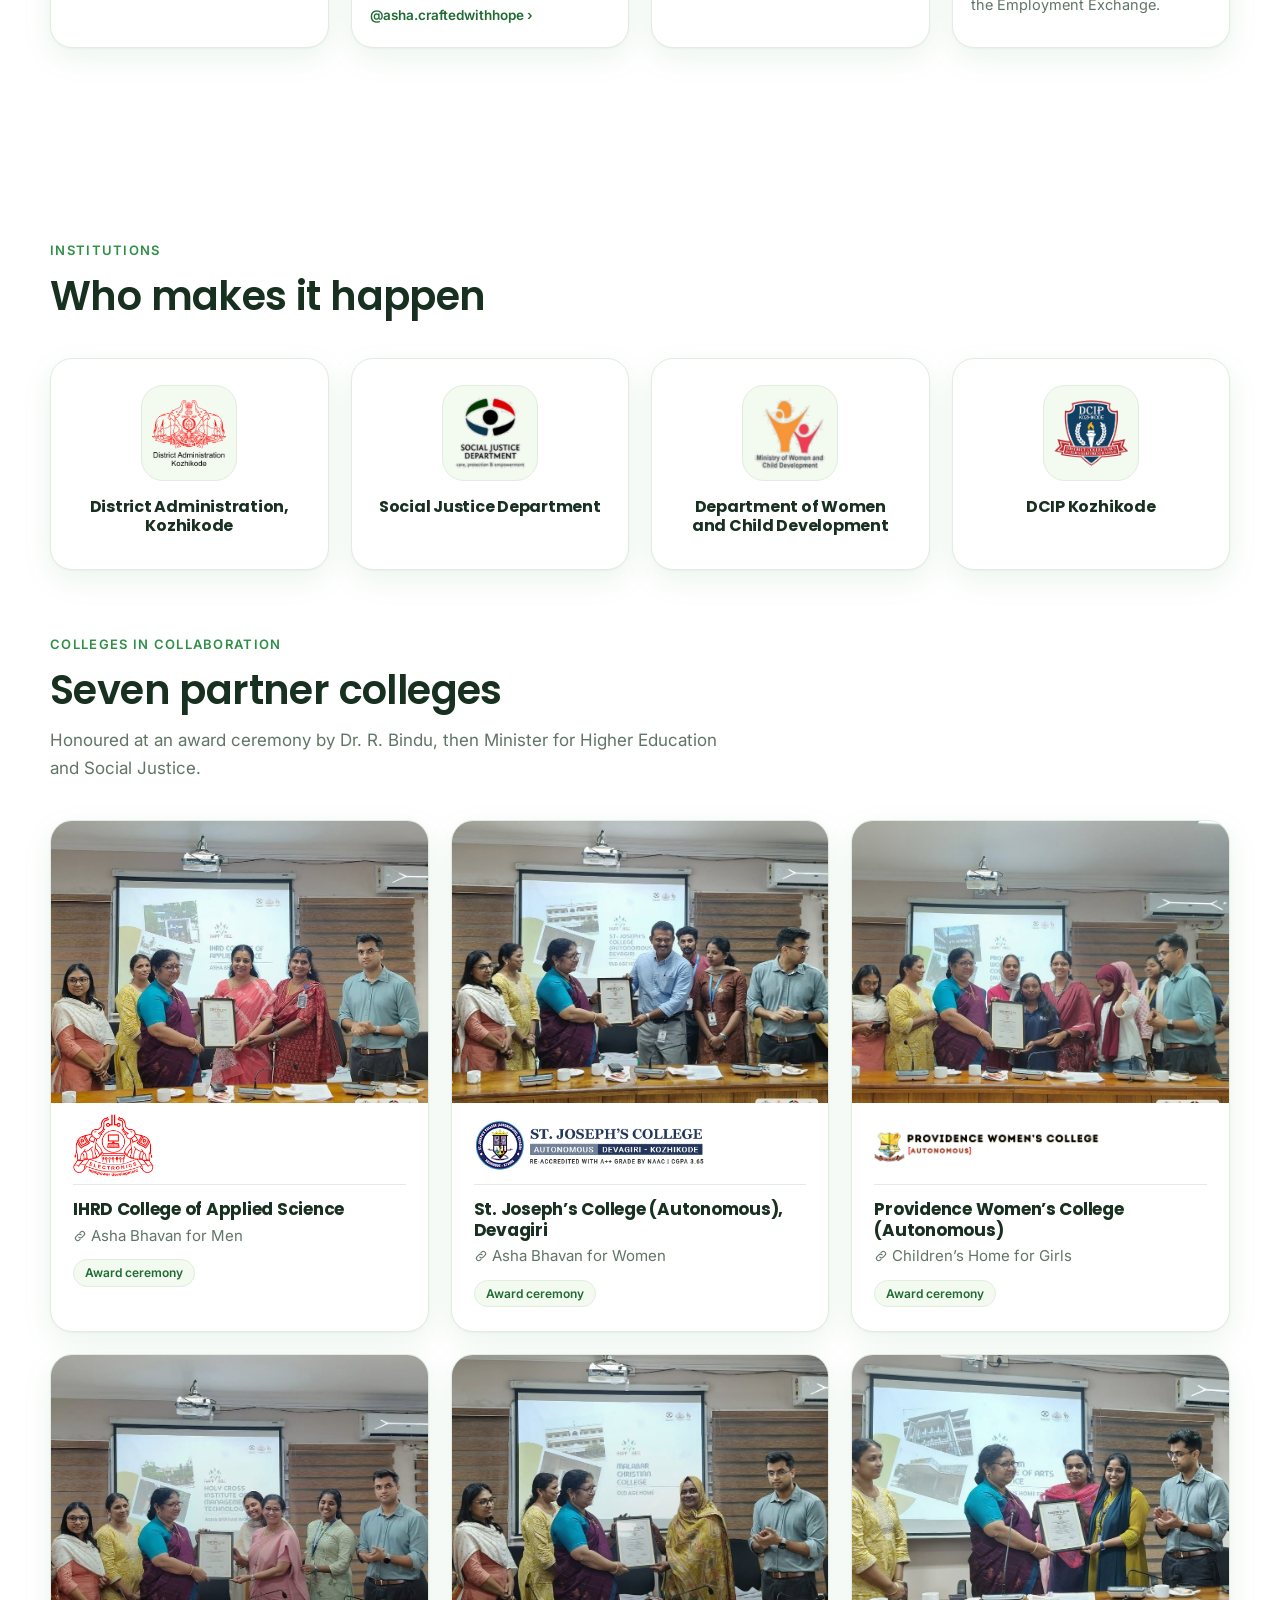
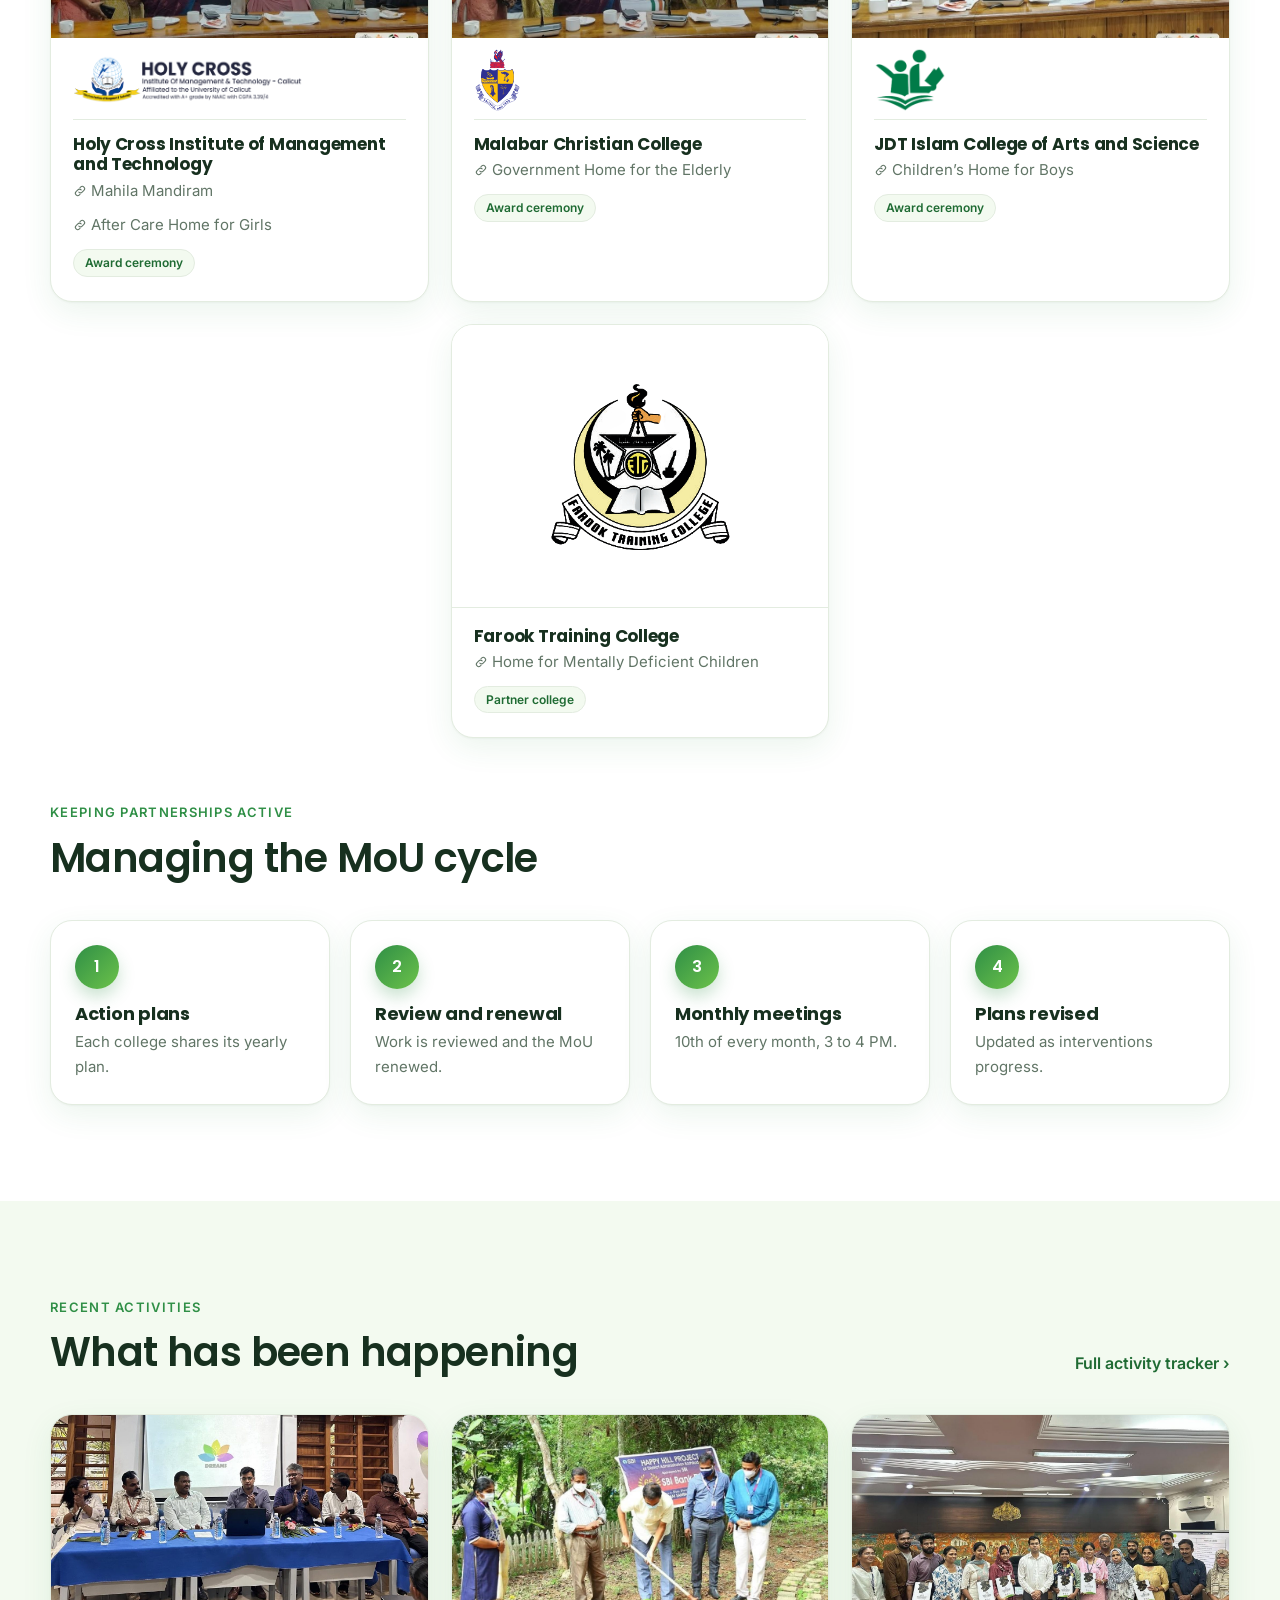
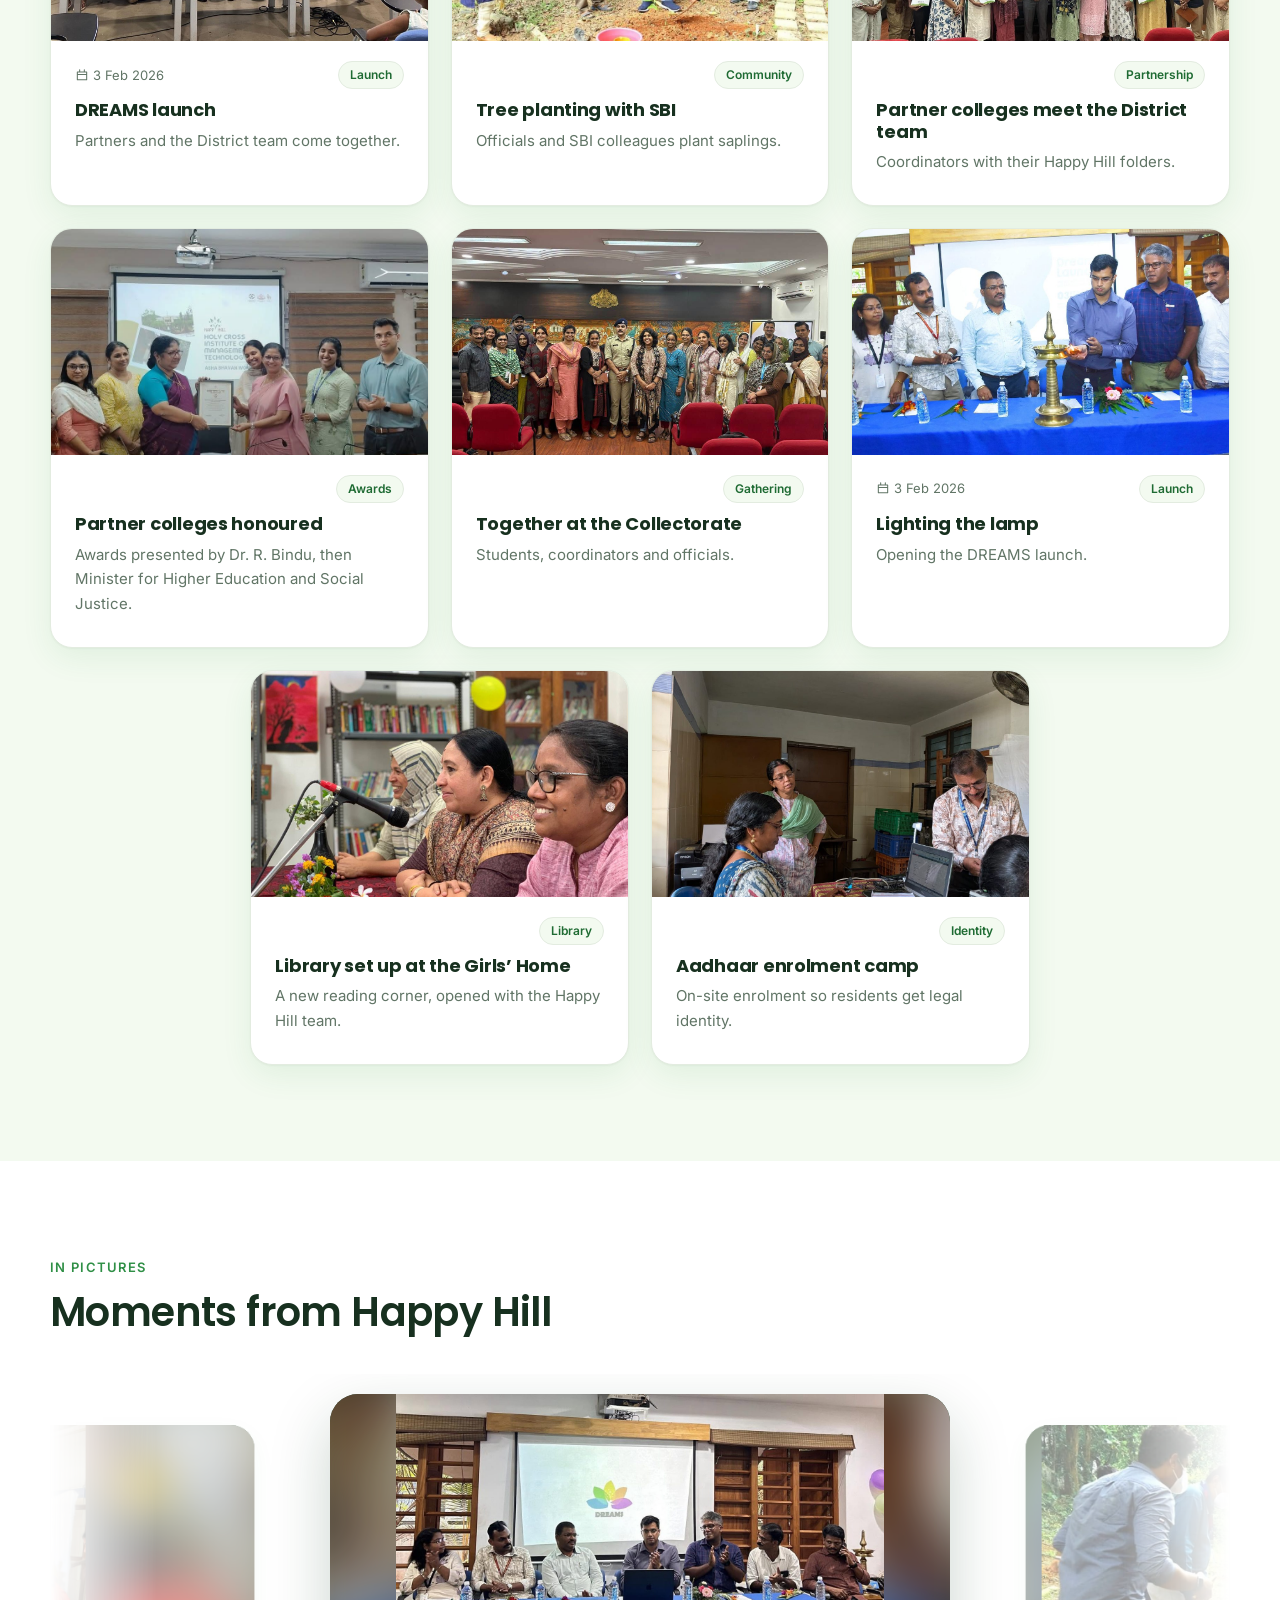
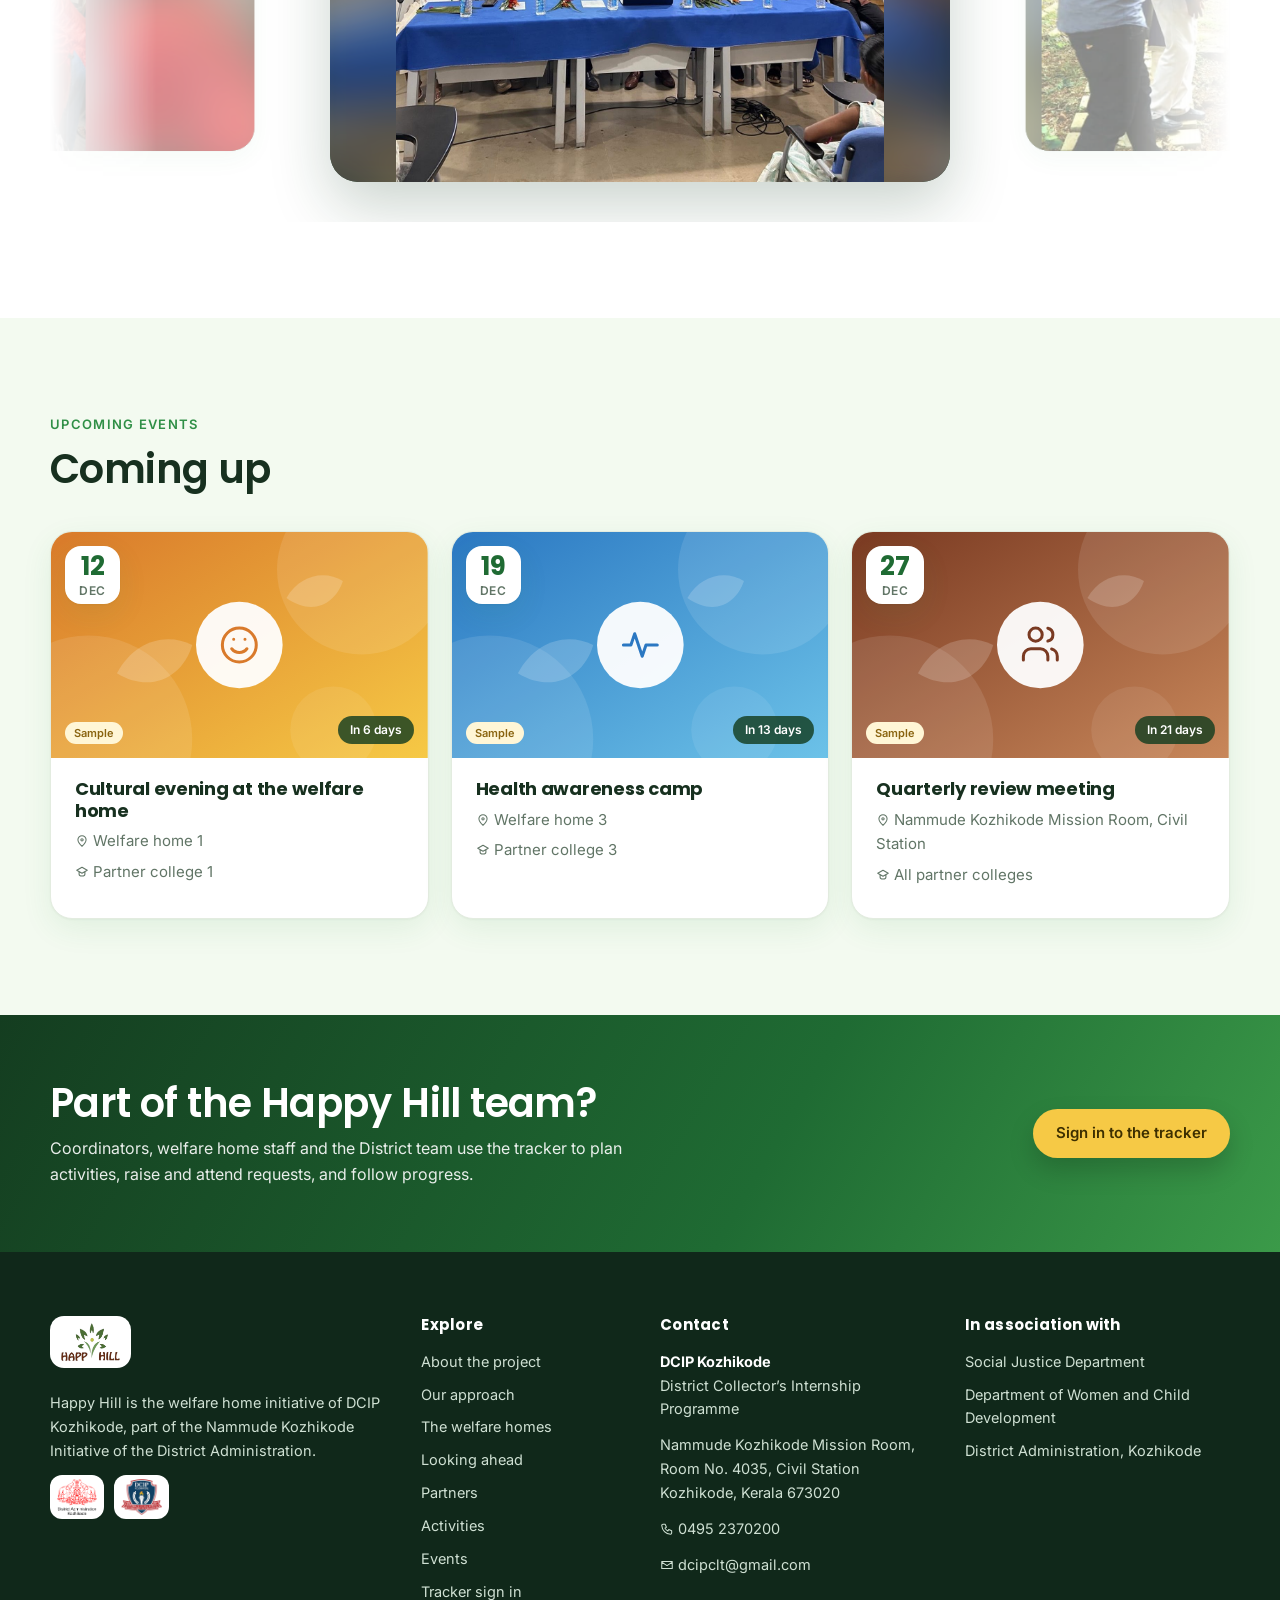
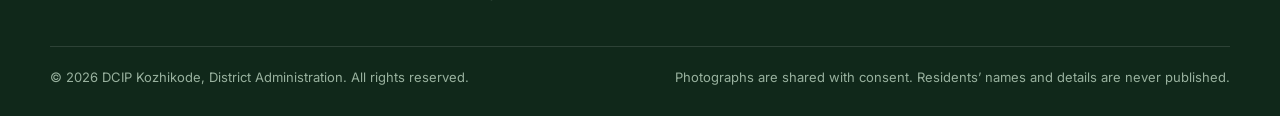
==== commit d4cdfabf: "Home page: stats moved into the hero text, logos ordered District Administration first and DCIP last" ====
--- a/index.html
+++ b/index.html
@@ -49,12 +49,13 @@
           <a class="btn btn-sun" href="#about">Explore the project</a>
           <a class="btn btn-ghost" href="#events">See upcoming events</a>
         </div>
+        <div class="stats" id="stats"></div>
         <div class="hero-logos" aria-label="In association with">
           <span>In association with</span>
-          <img src="assets/dcip-logo.png" alt="DCIP Kozhikode" onerror="this.remove()">
           <img src="assets/district-logo.png" alt="District Administration, Kozhikode">
           <img src="assets/logos/sjd.png" alt="Social Justice Department">
           <img src="assets/logos/wcd.png" alt="Department of Women and Child Development">
+          <img src="assets/dcip-logo.png" alt="DCIP Kozhikode" onerror="this.remove()">
         </div>
       </div>
       <div class="hero-art" aria-hidden="true">
@@ -64,7 +65,6 @@
         <img class="hero-logo" src="assets/happy-hill-logo.png" alt="">
       </div>
     </div>
-    <div class="wrap"><div class="stats" id="stats"></div></div>
   </section>
 
   <!-- ABOUT -->
@@ -183,7 +183,7 @@
     <div class="f1">
       <img class="flogo" src="assets/happy-hill-logo.png" alt="Happy Hill">
       <p>Happy Hill is the welfare home initiative of DCIP Kozhikode, part of the Nammude Kozhikode Initiative of the District Administration.</p>
-      <div class="flogos"><img src="assets/dcip-logo.png" alt="DCIP Kozhikode" onerror="this.remove()"><img src="assets/district-logo.png" alt="District Administration, Kozhikode"></div>
+      <div class="flogos"><img src="assets/district-logo.png" alt="District Administration, Kozhikode"><img src="assets/dcip-logo.png" alt="DCIP Kozhikode" onerror="this.remove()"></div>
     </div>
     <div>
       <h3>Explore</h3>
--- a/css/landing.css
+++ b/css/landing.css
@@ -319,3 +319,29 @@
 .cinfo{min-width:0}
 .thumb.logoonly{background:#fff;display:grid;place-items:center;border-bottom:1px solid var(--line)}
 .thumb.logoonly .bigl{width:auto;height:auto;max-width:56%;max-height:62%;object-fit:contain}
+
+/* animated stat tiles */
+.stats{grid-template-columns:repeat(2,minmax(0,330px));justify-content:center;gap:22px;margin-top:10px}
+.stat{position:relative;overflow:hidden;flex-direction:row;align-items:center;gap:18px;padding:22px 28px;background:linear-gradient(135deg,rgba(255,255,255,.2),rgba(255,255,255,.07));border:1px solid rgba(255,255,255,.35);box-shadow:0 18px 40px rgba(8,40,20,.28);animation:statIn .9s var(--ease) both,statFloat 5s ease-in-out infinite;animation-delay:calc(var(--i)*.18s + .2s),calc(var(--i)*.6s + 1.2s)}
+.stat::after{content:"";position:absolute;top:0;left:-60%;width:45%;height:100%;background:linear-gradient(100deg,transparent,rgba(255,255,255,.35),transparent);transform:skewX(-18deg);animation:shine 4.5s ease-in-out infinite;animation-delay:calc(var(--i)*1.2s + 1.8s)}
+.sico{flex:none;width:64px;height:64px;border-radius:50%;display:grid;place-items:center;background:var(--sun);color:#3d2f00;box-shadow:0 0 0 0 rgba(246,201,69,.6);animation:pulse 2.6s ease-out infinite;animation-delay:calc(var(--i)*.7s + 1s)}
+.sico .ic{width:30px;height:30px;stroke-width:2}
+.stxt{display:flex;flex-direction:column;gap:2px;min-width:0}
+.stat b{font-size:54px;line-height:1;font-variant-numeric:tabular-nums;color:#fff;text-shadow:0 4px 18px rgba(0,0,0,.18)}
+.stat span{font-size:15.5px;color:rgba(255,255,255,.92)}
+@keyframes statIn{from{opacity:0;transform:translateY(26px) scale(.96)}to{opacity:1;transform:none}}
+@keyframes statFloat{0%,100%{translate:0 0}50%{translate:0 -7px}}
+@keyframes shine{0%,55%{left:-60%}100%{left:130%}}
+@keyframes pulse{0%{box-shadow:0 0 0 0 rgba(246,201,69,.55)}70%{box-shadow:0 0 0 18px rgba(246,201,69,0)}100%{box-shadow:0 0 0 0 rgba(246,201,69,0)}}
+@media(max-width:640px){.stats{grid-template-columns:1fr;gap:14px}.stat{padding:16px 20px}.stat b{font-size:44px}.sico{width:54px;height:54px}}
+@media(prefers-reduced-motion:reduce){.stat{animation:none}.stat::after,.sico{animation:none}}
+
+/* stats now sit inside the hero text column, between the buttons and the partner logos */
+.hero-copy .stats{grid-template-columns:repeat(2,minmax(0,1fr));justify-content:start;gap:16px;margin:0 0 30px;max-width:560px}
+.hero-copy .stat{padding:14px 18px;gap:14px;border-radius:22px}
+.hero-copy .sico{width:50px;height:50px}.hero-copy .sico .ic{width:25px;height:25px}
+.hero-copy .stat b{font-size:42px}
+.hero-copy .stat span{font-size:14px;line-height:1.3}
+.hero{padding-bottom:0}
+.hero-in{padding-bottom:64px}
+@media(max-width:640px){.hero-copy .stats{grid-template-columns:1fr 1fr;gap:10px}.hero-copy .stat{flex-direction:column;align-items:flex-start;gap:8px;padding:14px}.hero-copy .stat b{font-size:36px}}
